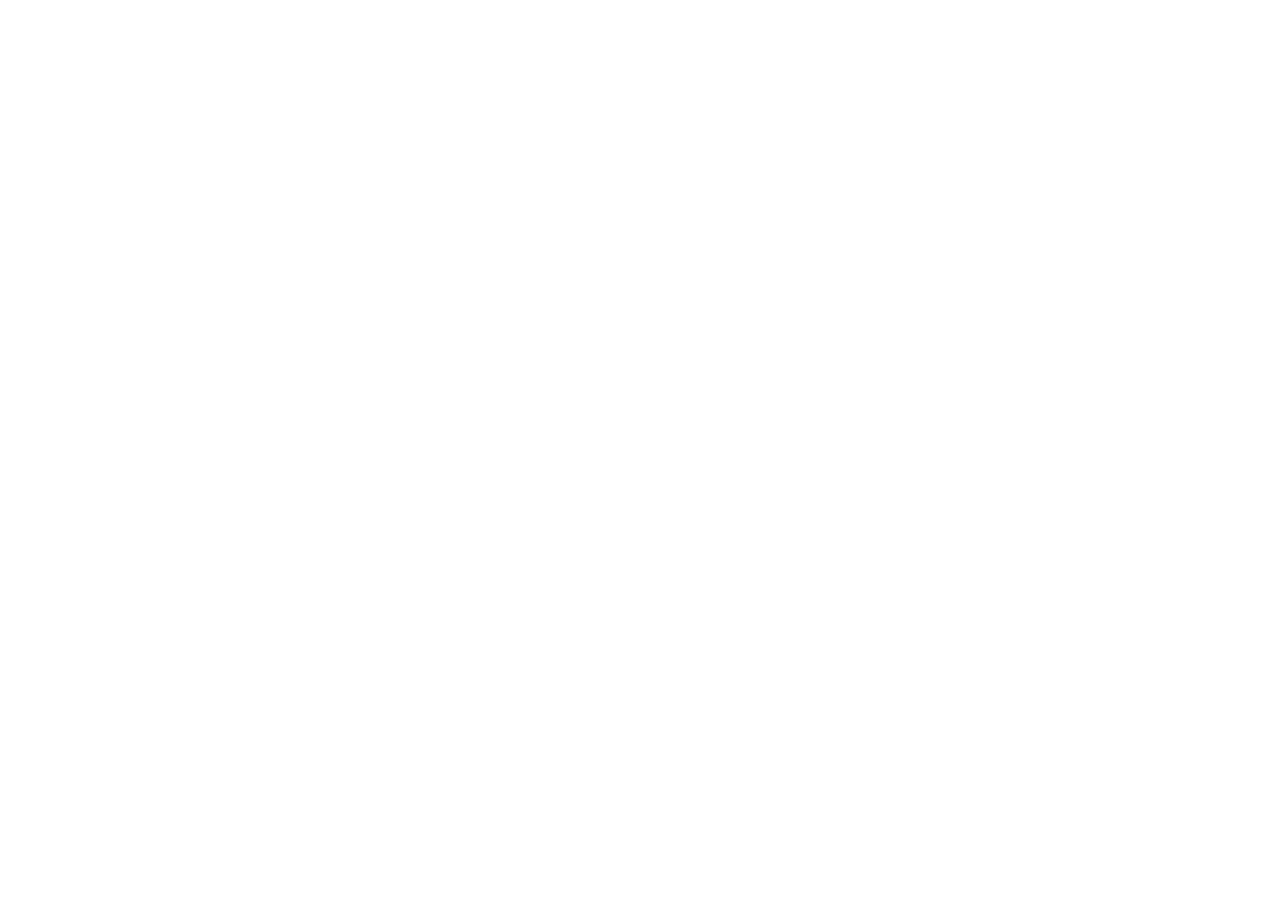
==== portfolio.html @ 26d8231f "Додаю вв .container width для різних пристроїв" ====
<!DOCTYPE html>
<html lang="ru">
  <head>
    <meta charset="UTF-8" />
    <meta http-equiv="X-UA-Compatible" content="IE=edge" />
    <meta name="viewport" content="width=device-width, initial-scale=1.0" />
    <title>Портфолио</title>

    <!--Fonts-->
    <link rel="preconnect" href="https://fonts.googleapis.com" />
    <link rel="preconnect" href="https://fonts.gstatic.com" crossorigin />
    <link
      href="https://fonts.googleapis.com/css2?family=Raleway:wght@700&family=Roboto:wght@400;500;700;900&display=swap"
      rel="stylesheet"
    />

    <!--Normalize-->
    <link
      rel="stylesheet"
      href="https://cdnjs.cloudflare.com/ajax/libs/modern-normalize/1.1.0/modern-normalize.min.css"
      integrity="sha512-wpPYUAdjBVSE4KJnH1VR1HeZfpl1ub8YT/NKx4PuQ5NmX2tKuGu6U/JRp5y+Y8XG2tV+wKQpNHVUX03MfMFn9Q=="
      crossorigin="anonymous"
      referrerpolicy="no-referrer"
    />

    <!--Styles-->
    <!-- <link rel="stylesheet" href="./css/styles.css" /> -->
    <link rel="stylesheet" href="./css/main.min.css">
  </head>

  <body>
    <!--Шапка сайта-->
    <!-- <header class="header">
      <div class="container header__container">
        <a class="site-logo" href="./index.html"
          ><span class="site-logo__web">Web</span>Studio</a
        >
        <nav>
          <ul class="site-nav list">
            <li class="site-nav__item">
              <a class="site-nav__link" href="./index.html">Студия</a>
            </li>
            <li class="site-nav__item">
              <a
                class="site-nav__link site-nav--portfolio current"
                href="./portfolio.html"
                >Портфолио</a
              >
            </li>
            <li class="site-nav__item">
              <a class="site-nav__link" href="">Контакты</a>
            </li>
          </ul>
        </nav>
        <ul class="auth-nav list">
          <li class="auth-nav__item--mail">
            <a class="auth-nav__link" href="mailto:info@devstudio.com">
              <svg class="auth-nav__icon" width="16" height="12">
                <use
                  href="./images/svg-icon/icons/sprite.svg#icon-envelope"
                ></use>
              </svg>
              info@devstudio.com
            </a>
          </li>
          <li class="auth-nav__item--tel">
            <a class="auth-nav__link" href="tel:+380961111111">
              <svg class="auth-nav__icon" width="10" height="32">
                <use
                  href="./images/svg-icon/icons/sprite.svg#icon-smartphone"
                ></use>
              </svg>
              +38 096 111 11 11</a
            >
          </li>
        </ul>
      </div>
    </header> -->

    <!-- <main>
      <section class="section">
        <div class="container">
          <h2 class="vissual-hidden">Кнопки навигации</h2>
          <ul class="list porfolio-navigation-list">
            <li class="portfolio-navigation-item">
              <button class="porfolio-navigation-buttom" type="button">
                Все
              </button>
            </li>
            <li class="portfolio-navigation-item">
              <button class="porfolio-navigation-buttom" type="button">
                Веб-сайты
              </button>
            </li>
            <li class="portfolio-navigation-item">
              <button class="porfolio-navigation-buttom" type="button">
                Приложения
              </button>
            </li>
            <li class="portfolio-navigation-item">
              <button class="porfolio-navigation-buttom" type="button">
                Дизайн
              </button>
            </li>
            <li class="portfolio-navigation-item">
              <button class="porfolio-navigation-buttom" type="button">
                Маркетинг
              </button>
            </li>
          </ul>

          <h2 class="vissual-hidden">Проекти</h2>
          <ul class="list portfolio-projects">
            <li class="portfolio-projects-list">
              <a class="portfolio-list-link" href="">
                <div class="img-container">
                  <img
                    class="portfolio-img"
                    src="./images/portfolio-images/Технокряк.jpg"
                    alt="Технокряк"
                    width="370"
                    height="294"
                  />
                  <p class="portfolio-text">
                    Ресурс предлагает комплексные предложения с разным уровнем
                    функционала и сервисов. Все это позволит посетителю получить
                    исчерпывающие сведения о компании или частном лице.
                  </p>
                </div>
                <div class="border-size">
                  <h3 class="project-name">Технокряк</h3>
                  <p class="project-class">Веб-сайт</p>
                </div>
              </a>
            </li>

            <li class="portfolio-projects-list">
              <a class="portfolio-list-link" href="">
                <div class="img-container">
                  <img
                    class="portfolio-img"
                    src="./images/portfolio-images/Постер.jpg"
                    alt="Постер New Orlean vs Golden Star"
                    width="370"
                    height="294"
                  />
                  <p class="portfolio-text">
                    Ресурс предлагает комплексные предложения с разным уровнем
                    функционала и сервисов. Все это позволит посетителю получить
                    исчерпывающие сведения о компании или частном лице.
                  </p>
                </div>
                <div class="border-size">
                  <h3 class="project-name">
                    Постер <span lang="en">New Orlean vs Golden Star</span>
                  </h3>
                  <p class="project-class">Дизайн</p>
                </div>
              </a>
            </li>

            <li class="portfolio-projects-list">
              <a class="portfolio-list-link" href="">
                <div class="img-container">
                  <img
                    class="portfolio-img"
                    src="./images/portfolio-images/Seafood.jpg"
                    alt="Ресторан Seafood"
                    width="370"
                    height="294"
                  />
                  <p class="portfolio-text">
                    Ресурс предлагает комплексные предложения с разным уровнем
                    функционала и сервисов. Все это позволит посетителю получить
                    исчерпывающие сведения о компании или частном лице.
                  </p>
                </div>
                <div class="border-size">
                  <h3 class="project-name">
                    Ресторан <span lang="en">Seafood</span>
                  </h3>
                  <p class="project-class">Приложение</p>
                </div>
              </a>
            </li>

            <li class="portfolio-projects-list">
              <a class="portfolio-list-link" href="">
                <div class="img-container">
                  <img
                    class="portfolio-img"
                    src="./images/portfolio-images/Prime.jpg"
                    alt="Проект Prime"
                    width="370"
                    height="294"
                  />
                  <p class="portfolio-text">
                    Ресурс предлагает комплексные предложения с разным уровнем
                    функционала и сервисов. Все это позволит посетителю получить
                    исчерпывающие сведения о компании или частном лице.
                  </p>
                </div>
                <div class="border-size">
                  <h3 class="project-name">
                    Проект <span lang="en">Prime</span>
                  </h3>
                  <p class="project-class">Маркетинг</p>
                </div>
              </a>
            </li>

            <li class="portfolio-projects-list">
              <a class="portfolio-list-link" href="">
                <div class="img-container">
                  <img
                    class="portfolio-img"
                    src="./images/portfolio-images/Boxes.jpg"
                    alt="Проект Boxes"
                    width="370"
                    height="294"
                  />
                  <p class="portfolio-text">
                    Ресурс предлагает комплексные предложения с разным уровнем
                    функционала и сервисов. Все это позволит посетителю получить
                    исчерпывающие сведения о компании или частном лице.
                  </p>
                </div>
                <div class="border-size">
                  <h3 class="project-name">
                    Проект <span lang="en">Boxes</span>
                  </h3>
                  <p class="project-class">Приложение</p>
                </div>
              </a>
            </li>

            <li class="portfolio-projects-list">
              <a class="portfolio-list-link" href="">
                <div class="img-container">
                  <img
                    class="portfolio-img"
                    src="./images/portfolio-images/Inspiration.jpg"
                    alt="Inspiration has no Borders"
                    width="370"
                    height="294"
                  />
                  <p class="portfolio-text">
                    Ресурс предлагает комплексные предложения с разным уровнем
                    функционала и сервисов. Все это позволит посетителю получить
                    исчерпывающие сведения о компании или частном лице.
                  </p>
                </div>
                <div class="border-size">
                  <h3 class="project-name" lang="en">
                    Inspiration has no Borders
                  </h3>
                  <p class="project-class">Веб-сайт</p>
                </div>
              </a>
            </li>

            <li class="portfolio-projects-list">
              <a class="portfolio-list-link" href="">
                <div class="img-container">
                  <img
                    class="portfolio-img"
                    src="./images/portfolio-images/Издание.jpg"
                    alt="Издание Limited Edition"
                    width="370"
                    height="294"
                  />
                  <p class="portfolio-text">
                    Ресурс предлагает комплексные предложения с разным уровнем
                    функционала и сервисов. Все это позволит посетителю получить
                    исчерпывающие сведения о компании или частном лице.
                  </p>
                </div>
                <div class="border-size">
                  <h3 class="project-name">
                    Издание <span lang="en">Limited Edition</span>
                  </h3>
                  <p class="project-class">Дизайн</p>
                </div>
              </a>
            </li>

            <li class="portfolio-projects-list">
              <a class="portfolio-list-link" href="">
                <div class="img-container">
                  <img
                    class="portfolio-img"
                    src="./images/portfolio-images/LAB.jpg"
                    alt="Проект LAB"
                    width="370"
                    height="294"
                  />
                  <p class="portfolio-text">
                    Ресурс предлагает комплексные предложения с разным уровнем
                    функционала и сервисов. Все это позволит посетителю получить
                    исчерпывающие сведения о компании или частном лице.
                  </p>
                </div>
                <div class="border-size">
                  <h3 class="project-name">
                    Проект <span lang="en">LAB</span>
                  </h3>
                  <p class="project-class">Маркетинг</p>
                </div>
              </a>
            </li>

            <li class="portfolio-projects-list">
              <a class="portfolio-list-link" href="">
                <div class="img-container">
                  <img
                    class="portfolio-img"
                    src="./images/portfolio-images/GrowingBusiness.jpg"
                    alt="Growing Business"
                    width="370"
                    height="294"
                  />
                  <p class="portfolio-text">
                    Ресурс предлагает комплексные предложения с разным уровнем
                    функционала и сервисов. Все это позволит посетителю получить
                    исчерпывающие сведения о компании или частном лице.
                  </p>
                </div>
                <div class="border-size">
                  <h3 class="project-name" lang="en">Growing Business</h3>
                  <p class="project-class">Приложение</p>
                </div>
              </a>
            </li>
          </ul>
        </div>
      </section>
    </main> -->

    <!--Footer-->
    <!-- <footer class="footer">
      <div class="container footer__container">
        <div class="footer__right">
          <a class="site-logo site-logo__footer" href="./index.html"
            ><span class="site-logo__web">Web</span><span class="site-logo__studio">Studio</span></a
          >
          <address class="address-section">
            <p class="address__text">г. Киев, пр-т Леси Украинки, 26</p>
            <ul class="address__list list">
              <li class="address__item--footer">
                <a class="address__link" href="mailto:info@example.com"
                  >info@example.com</a
                >
              </li>
              <li class="address__link--footer">
                <a class="address__link" href="tel:+380991111111"
                  >+38 099 111 11 11</a
                >
              </li>
            </ul>
          </address>
        </div>

        <div class="footer__left">
          <h3 class="join__head">Присоединяйтесь</h3>
          <ul class="list join__list">
            <li class="join__item link">
              <a
                class="join__link"
                href="http://"
                target="_blank"
                rel="noopener noreferrer"
                aria-label="instagram icon"
              >
                <svg class="join__icon" width="20" height="20">
                  <use
                    href="./images/svg-icon/icons/sprite.svg#icon-instagram"
                  ></use>
                </svg>
              </a>
            </li>
            <li class="join__item link">
              <a
                class="join__link"
                href="http://"
                target="_blank"
                rel="noopener noreferrer"
                aria-label="twitter icon"
              >
                <svg class="join__icon" width="20" height="20">
                  <use
                    href="./images/svg-icon/icons/sprite.svg#icon-twitter"
                  ></use>
                </svg>
              </a>
            </li>
            <li class="join__item link">
              <a
                class="join__link"
                href="http://"
                target="_blank"
                rel="noopener noreferrer"
                aria-label="facebook icon"
              >
                <svg class="join__icon" width="20" height="20">
                  <use
                    href="./images/svg-icon/icons/sprite.svg#icon-facebook"
                  ></use>
                </svg>
              </a>
            </li>
            <li class="join__item link">
              <a
                class="join__link"
                href="http://"
                target="_blank"
                rel="noopener noreferrer"
                aria-label="linkedinn icon"
              >
                <svg class="join__icon" width="20" height="20">
                  <use
                    href="./images/svg-icon/icons/sprite.svg#icon-linkedin"
                  ></use>
                </svg>
              </a>
            </li>
          </ul>
        </div>

        <div class="contact-form">
          <p class="contact-form__name">Подпишитесь на рассылку</p>
          <form class="contact-form__form" name="footer-contact-form">
            <label class="contact-form__group">
              <input
                class="contact-form__input"
                type="email"
                id="footer-user-name"
                name="footer-user-name"
                placeholder="E-mail"
              />
            </label>
            <button class="contact-form__buttom" type="submit">
              Подписаться
              <svg class="contact-form__icon" width="24" height="24">
                <use
                  href=".//images/svg-icon/form-icon/form-sprite.svg#icon-iconsend"
                ></use>
              </svg>
            </button>
          </form>
        </div>
        
      </div>
    </footer> -->
  </body>
</html>
---- css/styles.css ----
/*#region HEADER*/


/*#endregion*/

/*#region SECTION HERO*/

/*#endregion*/

/*#region SECTION PECULIARITIES*/

/*#endregion*/

/*#region SECTION WHAT ARE WE DOING*/


/*#endregion*/

/*#region SECTION OUR TEAM*/



/*#endregion*/

/*#region SECTION PORTFOLIO*/



/*#endregion*/

/*#region REGULAR CUSTOMERS*/

/*#endregion*/

/*#region FOOTER*/


/*#endregion*/
---- css/main.min.css ----
:root{--main-font: "Roboto", sans-serif;--secondary-font: "Raleway", sans-serif;--accent-color: #2196f3;--duration: 250ms;--timing-function: cubic-bezier(0.4, 0, 0.2, 1)}.vissual-hidden{position:absolute;white-space:nowrap;width:1px;height:1px;overflow:hidden;border:0;padding:0;margin:-1px;clip:rect(0 0 0 0);-webkit-clip-path:inset(50%);clip-path:inset(50%)}body{background:#ffffff;font-family:var(--main-font);color:#212121}.section{padding-top:94px;padding-bottom:94px}img{display:block;max-width:100%;height:auto}.list{list-style:none;margin:0;padding:0}h1,h2,h3,p{margin:0}ul,ol{margin:0;padding:0}img{display:block;max-width:100%;height:auto}.container{padding-left:15px;padding-right:15px}@media screen and (min-width: 480px){.container{width:480px;margin-left:auto;margin-right:auto}}@media screen and (min-width: 768px){.container{width:768px}}@media screen and (min-width: 1200px){.container{width:1200px}}.buttom-order{font-weight:700;font-size:16px;line-height:1.87;letter-spacing:0.06em;color:#ffffff;background:#2196f3;-webkit-box-shadow:0px 4px 4px rgba(0,0,0,0.15);box-shadow:0px 4px 4px rgba(0,0,0,0.15);border-radius:4px;cursor:pointer;padding:10px 32px;margin-right:auto;margin-left:auto;margin-top:30px;min-width:200px;min-height:50px;max-width:220px;border:none}.buttom-order:hover,.buttom-order:focus{background-color:#188ce8;-webkit-transition:-webkit-transform var(--duration) var(--timing-function);transition:-webkit-transform var(--duration) var(--timing-function);transition:transform var(--duration) var(--timing-function);transition:transform var(--duration) var(--timing-function), -webkit-transform var(--duration) var(--timing-function)}.socials__list{display:-webkit-box;display:-ms-flexbox;display:flex;-webkit-box-pack:center;-ms-flex-pack:center;justify-content:center;-webkit-box-align:center;-ms-flex-align:center;align-items:center}.social__link{width:44px;height:44px;background-color:#ffffff;border-radius:50%;display:-webkit-box;display:-ms-flexbox;display:flex;-webkit-box-align:center;-ms-flex-align:center;align-items:center;-webkit-box-pack:center;-ms-flex-pack:center;justify-content:center;-webkit-transition:background-color var(--duration) var(--timing-function);transition:background-color var(--duration) var(--timing-function)}.social__link:hover,.social__link:focus{background-color:#2196f3;-webkit-transition:background-color var(--duration) var(--timing-function);transition:background-color var(--duration) var(--timing-function)}.social__link:hover .socials__icon,.social__link:focus .socials__icon{fill:#ffffff;-webkit-transition:fill var(--duration) var(--timing-function);transition:fill var(--duration) var(--timing-function)}.socials__item{margin-right:10px}.socials__item:last-child{margin-right:0}.socials__icon{fill:#afb1b8}.backdrop{position:fixed;background-color:rgba(0,0,0,0.2);width:100%;height:100%;top:0;left:0;-webkit-transition:opacity var(--duration) var(--timing-function),visibility var(--duration) var(--timing-function);transition:opacity var(--duration) var(--timing-function),visibility var(--duration) var(--timing-function);z-index:3}.backdrop.is-hidden{opacity:0;pointer-events:none;visibility:hidden}.modal-wrapper{position:absolute;background-color:#ffffff;width:528px;height:581px;padding:40px;border-radius:4px;-webkit-transform:translate(-50%, -50%);transform:translate(-50%, -50%);-webkit-box-shadow:0px 1px 3px rgba(0,0,0,0.12),0px 1px 1px rgba(0,0,0,0.14),0px 2px 1px rgba(0,0,0,0.2);box-shadow:0px 1px 3px rgba(0,0,0,0.12),0px 1px 1px rgba(0,0,0,0.14),0px 2px 1px rgba(0,0,0,0.2);left:50%;top:50%;-webkit-transform:translate(-50%, -50%) scale(1);transform:translate(-50%, -50%) scale(1);-webkit-transition:-webkit-transform var(--duration) var(--timing-function);transition:-webkit-transform var(--duration) var(--timing-function);transition:transform var(--duration) var(--timing-function);transition:transform var(--duration) var(--timing-function), -webkit-transform var(--duration) var(--timing-function)}.modal-btn{position:absolute;top:8px;right:8px;cursor:pointer;border:1px solid rgba(0,0,0,0.1);border-radius:50%;background:#ffffff;width:30px;height:30px;display:-webkit-box;display:-ms-flexbox;display:flex;-webkit-box-align:center;-ms-flex-align:center;align-items:center;-webkit-box-pack:center;-ms-flex-pack:center;justify-content:center;padding:0}.modal-btn:hover .modal-btn-focus,.modal-btn:focus .modal-btn-focus{fill:#2196f3}.modal-form{text-align:left;margin-top:0em}.form-head{font-weight:700;font-size:20px;line-height:1.15;text-align:center;letter-spacing:0.03em;color:#212121;margin-bottom:12px;display:block}.form-modal-group{display:block;margin-bottom:10px;position:relative}.form-modal-group:hover .form-modal-icon,.form-modal-group:focus .form-modal-icon{cursor:pointer;fill:#2196f3;-webkit-transition:fill var(--duration) var(--timing-function);transition:fill var(--duration) var(--timing-function)}.form-modal-group:focus-within .form-modal-icon{fill:var(--accent-color)}.form-modal-group:hover .form-message,.form-modal-group:focus .form-message{border:1px solid #2196f3;-webkit-transition:border-color var(--duration) var(--timing-function);transition:border-color var(--duration) var(--timing-function)}.form-modal-group:hover .form-message::-webkit-input-placeholder,.form-modal-group:focus .form-message::-webkit-input-placeholder{font-weight:400;font-size:14px;line-height:1.14;letter-spacing:0.01em;color:rgba(117,117,117,0.5);-webkit-transition:var(--duration) var(--timing-function);transition:var(--duration) var(--timing-function)}.form-modal-group:hover .form-message:-ms-input-placeholder,.form-modal-group:focus .form-message:-ms-input-placeholder{font-weight:400;font-size:14px;line-height:1.14;letter-spacing:0.01em;color:rgba(117,117,117,0.5);-webkit-transition:var(--duration) var(--timing-function);transition:var(--duration) var(--timing-function)}.form-modal-group:hover .form-message::-ms-input-placeholder,.form-modal-group:focus .form-message::-ms-input-placeholder{font-weight:400;font-size:14px;line-height:1.14;letter-spacing:0.01em;color:rgba(117,117,117,0.5);-webkit-transition:var(--duration) var(--timing-function);transition:var(--duration) var(--timing-function)}.form-modal-group:hover .form-message::placeholder,.form-modal-group:focus .form-message::placeholder{font-weight:400;font-size:14px;line-height:1.14;letter-spacing:0.01em;color:rgba(117,117,117,0.5);-webkit-transition:var(--duration) var(--timing-function);transition:var(--duration) var(--timing-function)}.form-modal-group:focus .form-modal-icon{color:var(--accent-color)}.form-modal-group-coment{margin-bottom:20px}.form-policy-group{display:block;margin-bottom:30px}.form-modal-icon{position:absolute;bottom:14px;left:10px;fill:#212121;-webkit-transition:fill var(--duration) var(--timing-function);transition:fill var(--duration) var(--timing-function)}.form-modal-label{font-weight:400;font-size:12px;line-height:1.17;letter-spacing:0.01em;color:#757575;display:block;margin-bottom:4px}.form-modal-input{width:100%;padding:11px 11px 11px 36px;cursor:pointer;border:1px solid rgba(33,33,33,0.2);border-radius:4px;outline:transparent}.form-modal-input:hover,.form-modal-input:focus{border:1px solid #2196f3;-webkit-transition:border-color var(--duration) var(--timing-function);transition:border-color var(--duration) var(--timing-function)}.form-modal-input:focus ~ .warning{opacity:1}.form-modal-input:focus+.form-modal-icon{fill:var(--accent-color)}.form-modal-input:focus{border:1px solid #2196f3;fill:var(--accent-color)}.form-modal-input:not(:placeholder-shown) ~ .warning{opacity:0}.form-modal-input:invalid ~ .error{opacity:1}.warning,.error{position:absolute;bottom:-14px;left:10px;width:90%;display:-webkit-box;display:-ms-flexbox;display:flex;-webkit-box-align:center;-ms-flex-align:center;align-items:center;-webkit-box-pack:justify;-ms-flex-pack:justify;justify-content:space-between;font-size:10px;-webkit-transition:var(--duration) var(--timing-function);transition:var(--duration) var(--timing-function)}.warning-icon,.error-icon{display:-webkit-inline-box;display:-ms-inline-flexbox;display:inline-flex;fill:currentColor}.error{color:#e22f37;opacity:0}.warning{color:#ffc039;opacity:0}.form-message{resize:none;width:100%;border-radius:4px;outline:transparent;cursor:pointer;padding:12px 16px;border:1px solid rgba(33,33,33,0.2)}.form-message::-webkit-input-placeholder{font-weight:400;font-size:12px;line-height:1.17;letter-spacing:0.01em;color:rgba(117,117,117,0.5);-webkit-transition:var(--duration) var(--timing-function);transition:var(--duration) var(--timing-function)}.form-message:-ms-input-placeholder{font-weight:400;font-size:12px;line-height:1.17;letter-spacing:0.01em;color:rgba(117,117,117,0.5);-webkit-transition:var(--duration) var(--timing-function);transition:var(--duration) var(--timing-function)}.form-message::-ms-input-placeholder{font-weight:400;font-size:12px;line-height:1.17;letter-spacing:0.01em;color:rgba(117,117,117,0.5);-webkit-transition:var(--duration) var(--timing-function);transition:var(--duration) var(--timing-function)}.form-message::placeholder{font-weight:400;font-size:12px;line-height:1.17;letter-spacing:0.01em;color:rgba(117,117,117,0.5);-webkit-transition:var(--duration) var(--timing-function);transition:var(--duration) var(--timing-function)}.form-message:focus{border:1px solid #2196f3}.form-policy-group{display:-webkit-box;display:-ms-flexbox;display:flex;-webkit-box-align:center;-ms-flex-align:center;align-items:center;-webkit-box-pack:center;-ms-flex-pack:center;justify-content:center}.custom-checkbox{width:16px;height:15px;display:-webkit-box;display:-ms-flexbox;display:flex;-webkit-box-align:center;-ms-flex-align:center;align-items:center;-webkit-box-pack:center;-ms-flex-pack:center;justify-content:center;outline:2px solid #212121;border-radius:1px;margin-right:7px;-webkit-transition:background-color var(--duration) var(--timing-function);transition:background-color var(--duration) var(--timing-function)}.custom-checkbox-icon{opacity:0;fill:#ffffff;-webkit-transition:opacity var(--duration) var(--timing-function);transition:opacity var(--duration) var(--timing-function)}.checkbox:checked+.custom-checkbox{background-color:var(--accent-color)}.checkbox:checked+.custom-checkbox{outline:2px solid #2196f3}.checkbox:hover+.custom-checkbox,.checkbox:focus+.custom-checkbox{outline:2px solid #2196f3}.checkbox:checked+.custom-checkbox .custom-checkbox-icon{opacity:1}.checkbox:hover+.custom-checkbox .custom-checkbox-icon,.checkbox:focus+.custom-checkbox .custom-checkbox-icon{opacity:1}.form-policy-desc{font-weight:400;font-size:14px;line-height:1.71;letter-spacing:0.03em;color:#757575}.form-policy-link{color:#2196f3}.submit-btn{margin-top:0;margin-bottom:40px;display:-webkit-box;display:-ms-flexbox;display:flex;-ms-flex-line-pack:center;align-content:center;-webkit-box-pack:center;-ms-flex-pack:center;justify-content:center}.contact-form{width:570px}.contact-form__group{margin-right:12px}.contact-form__name{font-weight:700;font-size:14px;line-height:16px;letter-spacing:0.03em;text-transform:uppercase;color:#ffffff;margin-bottom:20px}.contact-form__form{display:-webkit-box;display:-ms-flexbox;display:flex;text-align:center}.contact-form__input{background-color:transparent;width:358px;cursor:pointer;border:1px solid rgba(255,255,255,0.3);-webkit-filter:drop-shadow(0px 4px 4px rgba(0,0,0,0.15));filter:drop-shadow(0px 4px 4px rgba(0,0,0,0.15));border-radius:4px;padding-left:16px;padding-top:15px;padding-bottom:15px;outline:none;font-weight:400;font-size:16px;line-height:20px;display:-webkit-box;display:-ms-flexbox;display:flex;-webkit-box-align:center;-ms-flex-align:center;align-items:center;letter-spacing:0.03em;color:#fff}.contact-form__input::-webkit-input-placeholder{font-weight:400;font-size:16px;line-height:20px;display:-webkit-box;display:flex;-webkit-box-align:center;align-items:center;letter-spacing:0.03em;color:rgba(255,255,255,0.6)}.contact-form__input:-ms-input-placeholder{font-weight:400;font-size:16px;line-height:20px;display:-ms-flexbox;display:flex;-ms-flex-align:center;align-items:center;letter-spacing:0.03em;color:rgba(255,255,255,0.6)}.contact-form__input::-ms-input-placeholder{font-weight:400;font-size:16px;line-height:20px;display:-ms-flexbox;display:flex;-ms-flex-align:center;align-items:center;letter-spacing:0.03em;color:rgba(255,255,255,0.6)}.contact-form__input::placeholder{font-weight:400;font-size:16px;line-height:20px;display:-webkit-box;display:-ms-flexbox;display:flex;-webkit-box-align:center;-ms-flex-align:center;align-items:center;letter-spacing:0.03em;color:rgba(255,255,255,0.6)}.contact-form__buttom{font-weight:700;font-size:16px;line-height:1.87;display:-webkit-box;display:-ms-flexbox;display:flex;-webkit-box-align:center;-ms-flex-align:center;align-items:center;text-align:center;letter-spacing:0.06em;border:none;color:#ffffff;background:#2196f3;-webkit-box-shadow:0px 4px 4px rgba(0,0,0,0.15);box-shadow:0px 4px 4px rgba(0,0,0,0.15);border-radius:4px;cursor:pointer;padding:10px 28px;min-height:50px;max-width:220px;min-width:200px}.contact-form__icon{fill:#ffff;right:18px;margin-left:10px}.porfolio-navigation-list{display:-webkit-box;display:-ms-flexbox;display:flex;-webkit-box-align:center;-ms-flex-align:center;align-items:center;-webkit-box-pack:center;-ms-flex-pack:center;justify-content:center;margin-bottom:34px}.portfolio-navigation-item{margin-right:8px}.portfolio-navigation-item:last-child{margin-right:0}.porfolio-navigation-buttom{font-family:var(--main-font);font-weight:500;font-size:16px;line-height:1.63;text-align:center;letter-spacing:0.03em;cursor:pointer;background:#f5f4fa;border-radius:4px;padding:6px 22px;border:none;-webkit-transition:color var(--duration) var(--timing-function),background-color var(--duration) var(--timing-function),-webkit-box-shadow var(--duration) var(--timing-function);transition:color var(--duration) var(--timing-function),background-color var(--duration) var(--timing-function),-webkit-box-shadow var(--duration) var(--timing-function);transition:color var(--duration) var(--timing-function),box-shadow var(--duration) var(--timing-function),background-color var(--duration) var(--timing-function);transition:color var(--duration) var(--timing-function),box-shadow var(--duration) var(--timing-function),background-color var(--duration) var(--timing-function),-webkit-box-shadow var(--duration) var(--timing-function)}.porfolio-navigation-buttom:hover,.porfolio-navigation-buttom:focus{color:#ffffff;background:#2196f3;-webkit-box-shadow:0px 3px 1px rgba(0,0,0,0.1),0px 1px 2px rgba(0,0,0,0.08),0px 2px 2px rgba(0,0,0,0.12);box-shadow:0px 3px 1px rgba(0,0,0,0.1),0px 1px 2px rgba(0,0,0,0.08),0px 2px 2px rgba(0,0,0,0.12);-webkit-transition:color var(--duration) var(--timing-function),background-color var(--duration) var(--timing-function),-webkit-box-shadow var(--duration) var(--timing-function);transition:color var(--duration) var(--timing-function),background-color var(--duration) var(--timing-function),-webkit-box-shadow var(--duration) var(--timing-function);transition:color var(--duration) var(--timing-function),box-shadow var(--duration) var(--timing-function),background-color var(--duration) var(--timing-function);transition:color var(--duration) var(--timing-function),box-shadow var(--duration) var(--timing-function),background-color var(--duration) var(--timing-function),-webkit-box-shadow var(--duration) var(--timing-function)}.site-nav{display:none}.auth-nav{display:none}.header__container{display:-webkit-box;display:-ms-flexbox;display:flex;-webkit-box-pack:justify;-ms-flex-pack:justify;justify-content:space-between;-webkit-box-align:center;-ms-flex-align:center;align-items:center}.hero{background:#2f303a;padding-top:200px;padding-bottom:200px;text-align:center}.hero-overlay{height:600px;max-width:1600px;background-repeat:no-repeat;background-position:center;margin-left:auto;margin-right:auto;background-image:-webkit-gradient(linear, left top, right top, from(rgba(47,48,58,0.4)), to(rgba(47,48,58,0.4))),url(../images/hero-head.jpg);background-image:linear-gradient(to right, rgba(47,48,58,0.4), rgba(47,48,58,0.4)),url(../images/hero-head.jpg)}.hero-head{font-weight:900;font-size:44px;line-height:1.36;letter-spacing:0.06em;text-transform:uppercase;color:#ffffff;width:696px;margin-left:auto;margin-right:auto}.peculiarities-section{padding-bottom:0}.peculiarities-list{display:-webkit-box;display:-ms-flexbox;display:flex;-webkit-box-align:center;-ms-flex-align:center;align-items:center}.peculiarties-list-box{margin-right:30px;width:270px}.peculiarties-list-box:last-child{margin-right:0}.peculiarties-list-box::before{display:block;content:'';height:120px;margin-bottom:30px;background-repeat:no-repeat;background-position:center;background-color:#f5f4fa}.icon-antenna::before{background-image:url(../images/svg-icon/antenna.svg)}.icon-clock::before{background-image:url(../images/svg-icon/clock.svg)}.icon-diagram::before{background-image:url(../images/svg-icon/diagram.svg)}.icon-astronaut::before{background-image:url(../images/svg-icon/astronaut.svg)}.peculiarities-title{font-weight:700;font-size:14px;line-height:1.14;letter-spacing:0.03em;text-transform:uppercase;margin-bottom:10px}.peculiarities-text{font-weight:400;font-size:14px;line-height:1.71;letter-spacing:0.03em;color:#757575}.our-team__head{font-weight:700;font-size:36px;line-height:1.17;text-align:center;letter-spacing:0.03em;margin-bottom:50px}.section-what-we-do{display:-webkit-box;display:-ms-flexbox;display:flex;-webkit-box-align:center;-ms-flex-align:center;align-items:center}.section-what-we-do-list{margin-right:30px;position:relative}.section-what-we-do-list:last-child{margin-right:0}.section-what-we-do-list::after{position:absolute;bottom:0;left:0;content:'';display:block;width:100%;height:70px;background-color:rgba(47,48,58,0.8)}.list-description{font-weight:700;font-size:14px;line-height:1.14;text-align:center;letter-spacing:0.03em;text-transform:uppercase;position:absolute;bottom:27px;left:82px;color:#ffffff;z-index:1}.our-team{background:#f5f4fa}.our-team__list{display:-webkit-box;display:-ms-flexbox;display:flex;-webkit-box-align:center;-ms-flex-align:center;align-items:center}.our-team__surnames{margin-right:30px}.our-team__surnames:last-child{margin-right:0}.our-team__box{padding-top:30px;padding-bottom:30px}.our-team__full-name{font-weight:500;font-size:16px;line-height:1.19;text-align:center;letter-spacing:0.03em;margin-bottom:10px}.our-team__position{font-weight:400;font-size:16px;line-height:1.19;text-align:center;letter-spacing:0.03em;color:#757575;margin-bottom:16px}.our-team__surnames{width:270px;-webkit-box-shadow:0px 1px 3px rgba(0,0,0,0.12),0px 1px 1px rgba(0,0,0,0.14),0px 2px 1px rgba(0,0,0,0.2);box-shadow:0px 1px 3px rgba(0,0,0,0.12),0px 1px 1px rgba(0,0,0,0.14),0px 2px 1px rgba(0,0,0,0.2);border-radius:0px 0px 4px 4px;background:#ffffff}.regular-customers-head{font-weight:700;font-size:36px;line-height:1.17;text-align:center;letter-spacing:0.03em;margin-bottom:50px}.regular-customers-list{display:-webkit-box;display:-ms-flexbox;display:flex;-webkit-box-pack:center;-ms-flex-pack:center;justify-content:center;-webkit-box-align:center;-ms-flex-align:center;align-items:center}.regular-customers-link{width:170px;height:92px;background-color:#ffffff;display:-webkit-box;display:-ms-flexbox;display:flex;-webkit-box-align:center;-ms-flex-align:center;align-items:center;-webkit-box-pack:center;-ms-flex-pack:center;justify-content:center;border:1px solid #afb1b8;border-radius:1px;-webkit-transition:border-color var(--duration) var(--timing-function),fill var(--duration) var(--timing-function);transition:border-color var(--duration) var(--timing-function),fill var(--duration) var(--timing-function)}.regular-customers-link:hover,.regular-customers-link:focus{border:1px solid #2196f3;-webkit-transition:border-color var(--duration) var(--timing-function),fill var(--duration) var(--timing-function);transition:border-color var(--duration) var(--timing-function),fill var(--duration) var(--timing-function)}.regular-customers-link:hover .regular-customers-icon,.regular-customers-link:focus .regular-customers-icon{fill:#2196f3;-webkit-transition:fill var(--duration) var(--timing-function);transition:fill var(--duration) var(--timing-function)}.regular-customers-item{margin-right:30px}.regular-customers-item:last-child{margin-right:0}.regular-customers-icon{fill:#afb1b8;-webkit-transition:fill var(--duration) var(--timing-function);transition:fill var(--duration) var(--timing-function)}.portfolio-projects{display:-webkit-box;display:-ms-flexbox;display:flex;-ms-flex-wrap:wrap;flex-wrap:wrap}.portfolio-projects-list{margin-right:30px;margin-bottom:30px}.portfolio-projects-list:nth-child(3n){margin-right:0}.portfolio-projects-list:nth-child(n+7){margin-bottom:0}.portfolio-list-link{text-decoration:none;-webkit-transition:-webkit-box-shadow var(--duration) var(--timing-function);transition:-webkit-box-shadow var(--duration) var(--timing-function);transition:box-shadow var(--duration) var(--timing-function);transition:box-shadow var(--duration) var(--timing-function), -webkit-box-shadow var(--duration) var(--timing-function)}.portfolio-list-link:hover,.portfolio-list-link:focus{display:block;background:#ffffff;-webkit-box-shadow:0px 1px 1px rgba(0,0,0,0.12),0px 4px 4px rgba(0,0,0,0.06),1px 4px 6px rgba(0,0,0,0.16);box-shadow:0px 1px 1px rgba(0,0,0,0.12),0px 4px 4px rgba(0,0,0,0.06),1px 4px 6px rgba(0,0,0,0.16);-webkit-transition:-webkit-box-shadow var(--duration) var(--timing-function);transition:-webkit-box-shadow var(--duration) var(--timing-function);transition:box-shadow var(--duration) var(--timing-function);transition:box-shadow var(--duration) var(--timing-function), -webkit-box-shadow var(--duration) var(--timing-function)}.portfolio-list-link:hover .portfolio-text,.portfolio-list-link:focus .portfolio-text{-webkit-transform:translateY(0);transform:translateY(0);-webkit-transition:-webkit-transform var(--duration) var(--timing-function);transition:-webkit-transform var(--duration) var(--timing-function);transition:transform var(--duration) var(--timing-function);transition:transform var(--duration) var(--timing-function), -webkit-transform var(--duration) var(--timing-function)}.img-container{position:relative;overflow:hidden}.portfolio-img{display:block;height:auto;max-width:100%}.portfolio-text{position:absolute;top:0;left:0;width:100%;height:100%;color:#ffffff;background-color:rgba(33,150,243,0.9);padding:63px 24px;font-weight:400;font-size:18px;line-height:1.56;letter-spacing:0.03em;-webkit-transform:translateY(101%);transform:translateY(101%);-webkit-transition:-webkit-transform var(--duration) var(--timing-function);transition:-webkit-transform var(--duration) var(--timing-function);transition:transform var(--duration) var(--timing-function);transition:transform var(--duration) var(--timing-function), -webkit-transform var(--duration) var(--timing-function)}.border-size{border-bottom-width:1px;border-bottom-style:solid;border-bottom-color:#eeeeee;border-right-width:1px;border-right-style:solid;border-right-color:#eeeeee;border-left-width:1px;border-left-style:solid;border-left-color:#eeeeee;padding:20px 24px}.project-name{font-weight:700;font-size:18px;line-height:2;letter-spacing:0.06em;color:#212121;text-decoration:none;margin-bottom:4px}.project-class{font-family:var(--main-font);font-style:normal;font-weight:400;font-size:16px;line-height:1.87;letter-spacing:0.03em;color:#757575}
/*# sourceMappingURL=main.min.css.map */
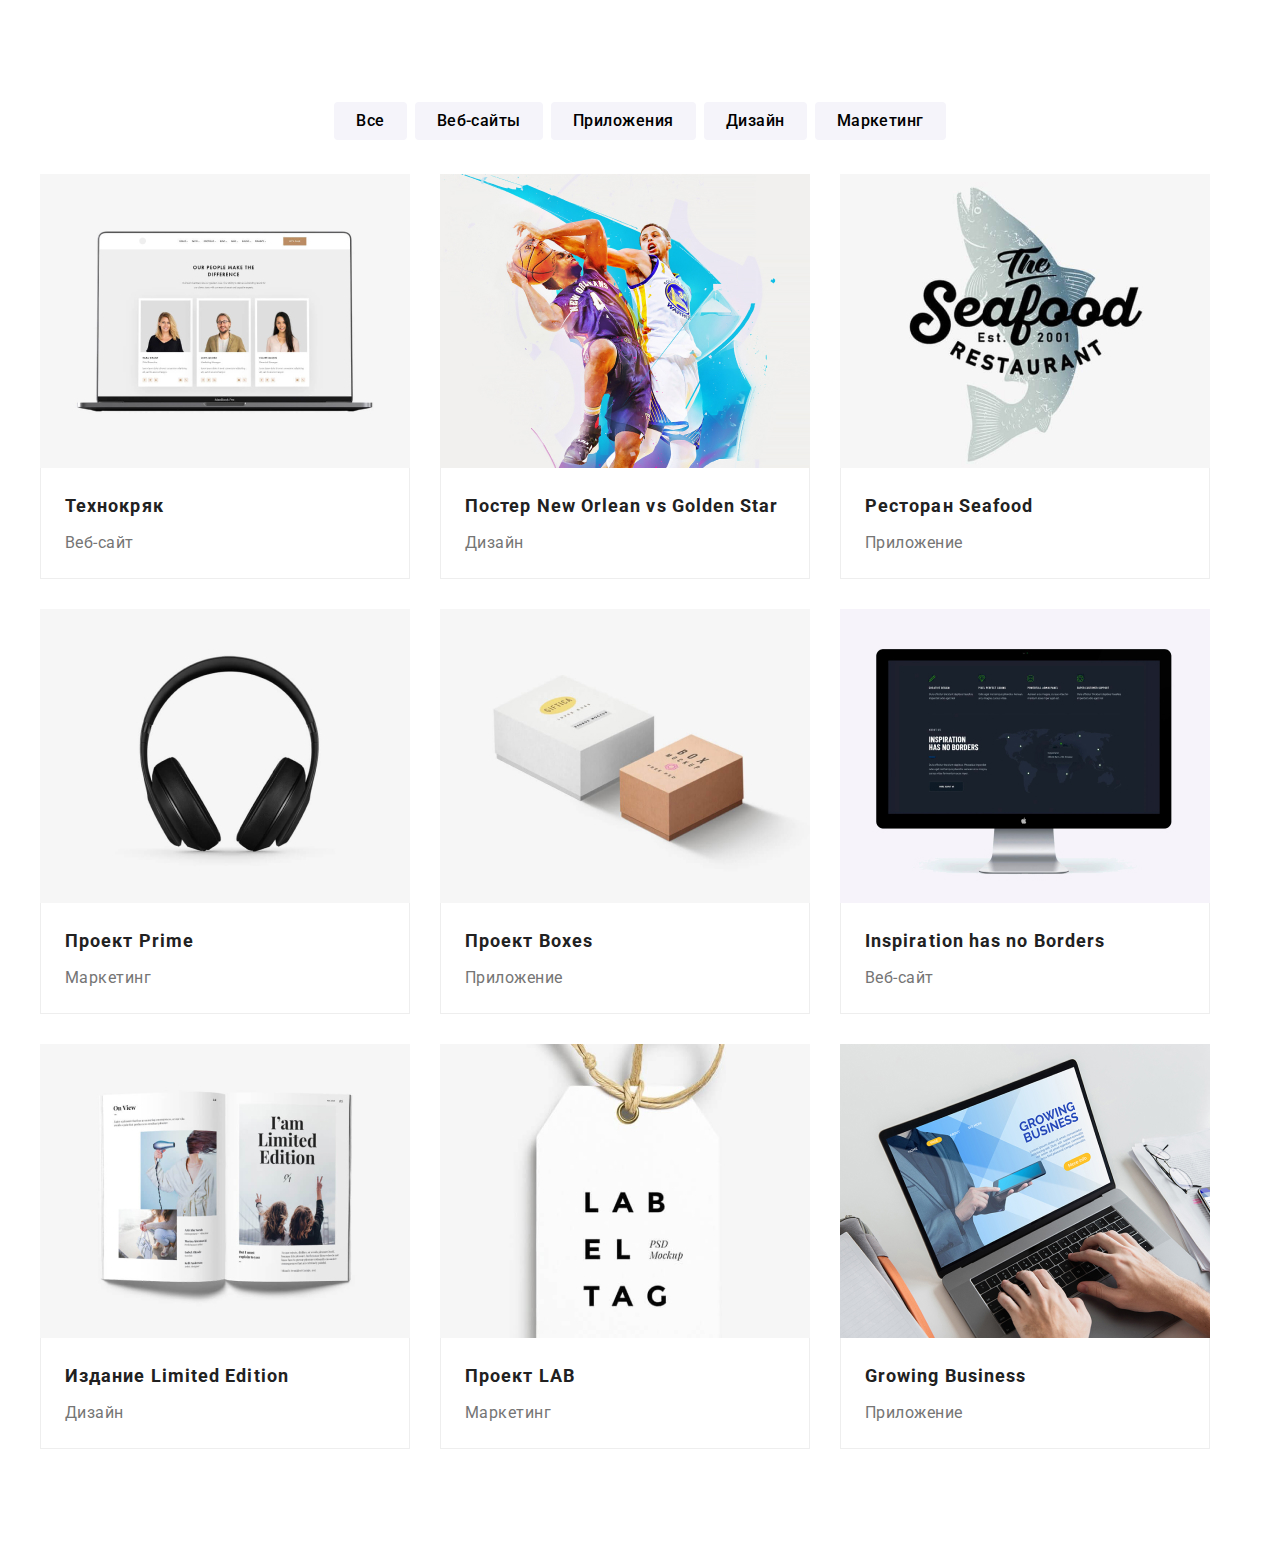
==== commit 9612cc77: "Додаю в портфоліо srcset та адаптовані фото" ====
--- a/portfolio.html
+++ b/portfolio.html
@@ -77,7 +77,7 @@
       </div>
     </header> -->
 
-    <!-- <main>
+    <main>
       <section class="section">
         <div class="container">
           <h2 class="vissual-hidden">Кнопки навигации</h2>
@@ -112,15 +112,29 @@
           <h2 class="vissual-hidden">Проекти</h2>
           <ul class="list portfolio-projects">
             <li class="portfolio-projects-list">
-              <a class="portfolio-list-link" href="">
-                <div class="img-container">
-                  <img
-                    class="portfolio-img"
-                    src="./images/portfolio-images/Технокряк.jpg"
+              <a class="portfolio-list-link" href="#">
+                <div class="img-container">
+                  <picture>
+                    <source 
+                    srcset="./images/portfolio-images/Технокряк-deck.jpg 1x, ./images/portfolio-images/Технокряк@2x-deck.jpg 2x" 
+                    media="(min-width: 1200px)"
+                    />
+                    <source 
+                    srcset="./images/portfolio-images/Технокряк-tablet.jpg 1x, ./images/portfolio-images/Технокряк@2x-tablet.jpg 2x" 
+                    media="(min-width: 768px)"
+                    />
+                    <source 
+                    srcset="./images/portfolio-images/Технокряк-mobile.jpg, ./images/portfolio-images/Технокряк@2x-mobile.jpg 2x" 
+                    media="(max-width: 767px)"
+                    />
+                  <img
+                    class="portfolio-img"
+                    src="./images/portfolio-images/Технокряк-deck.jpg"
                     alt="Технокряк"
                     width="370"
                     height="294"
                   />
+                </picture>
                   <p class="portfolio-text">
                     Ресурс предлагает комплексные предложения с разным уровнем
                     функционала и сервисов. Все это позволит посетителю получить
@@ -135,15 +149,29 @@
             </li>
 
             <li class="portfolio-projects-list">
-              <a class="portfolio-list-link" href="">
-                <div class="img-container">
-                  <img
-                    class="portfolio-img"
-                    src="./images/portfolio-images/Постер.jpg"
+              <a class="portfolio-list-link" href="#">
+                <div class="img-container">
+                  <picture>
+                    <source 
+                    srcset="./images/portfolio-images/Постер-deck.jpg 1x, ./images/portfolio-images/Постер@2x-deck.jpg 2x" 
+                    media="(min-width: 1200px)"
+                    />
+                    <source 
+                    srcset="./images/portfolio-images/Постер-tablet.jpg 1x, ./images/portfolio-images/Постер@2x-tablet.jpg 2x" 
+                    media="(min-width: 768px)"
+                    />
+                    <source 
+                    srcset="./images/portfolio-images/Постер-mobile.jpg, ./images/portfolio-images/Постер@2x-mobile.jpg 2x" 
+                    media="(max-width: 767px)"
+                    />
+                  <img
+                    class="portfolio-img"
+                    src="./images/portfolio-images/Постер-deck.jpg"
                     alt="Постер New Orlean vs Golden Star"
                     width="370"
                     height="294"
                   />
+                </picture>
                   <p class="portfolio-text">
                     Ресурс предлагает комплексные предложения с разным уровнем
                     функционала и сервисов. Все это позволит посетителю получить
@@ -160,15 +188,29 @@
             </li>
 
             <li class="portfolio-projects-list">
-              <a class="portfolio-list-link" href="">
-                <div class="img-container">
-                  <img
-                    class="portfolio-img"
-                    src="./images/portfolio-images/Seafood.jpg"
+              <a class="portfolio-list-link" href="#">
+                <div class="img-container">
+                  <picture>
+                    <source 
+                    srcset="./images/portfolio-images/Seafood-deck.jpg 1x, ./images/portfolio-images/Seafood@2x-deck.jpg 2x" 
+                    media="(min-width: 1200px)"
+                    />
+                    <source 
+                    srcset="./images/portfolio-images/Seafood-tablet.jpg 1x, ./images/portfolio-images/Seafood@2x-tablet.jpg 2x" 
+                    media="(min-width: 768px)"
+                    />
+                    <source 
+                    srcset="./images/portfolio-images/Seafood-mobile.jpg, ./images/portfolio-images/Seafood@2x-mobile.jpg 2x" 
+                    media="(max-width: 767px)"
+                    />
+                  <img
+                    class="portfolio-img"
+                    src="./images/portfolio-images/Seafood-deck.jpg"
                     alt="Ресторан Seafood"
                     width="370"
                     height="294"
                   />
+                </picture>
                   <p class="portfolio-text">
                     Ресурс предлагает комплексные предложения с разным уровнем
                     функционала и сервисов. Все это позволит посетителю получить
@@ -185,15 +227,29 @@
             </li>
 
             <li class="portfolio-projects-list">
-              <a class="portfolio-list-link" href="">
-                <div class="img-container">
-                  <img
-                    class="portfolio-img"
-                    src="./images/portfolio-images/Prime.jpg"
+              <a class="portfolio-list-link" href="#">
+                <div class="img-container">
+                  <picture>
+                    <source 
+                    srcset="./images/portfolio-images/Prime-deck.jpg 1x, ./images/portfolio-images/Prime@2x-deck.jpg 2x" 
+                    media="(min-width: 1200px)"
+                    />
+                    <source 
+                    srcset="./images/portfolio-images/Prime-tablet.jpg 1x, ./images/portfolio-images/Prime@2x-tablet.jpg 2x" 
+                    media="(min-width: 768px)"
+                    />
+                    <source 
+                    srcset="./images/portfolio-images/Prime-mobile.jpg, ./images/portfolio-images/Prime@2x-mobile.jpg 2x" 
+                    media="(max-width: 767px)"
+                    />
+                  <img
+                    class="portfolio-img"
+                    src="./images/portfolio-images/Prime-deck.jpg"
                     alt="Проект Prime"
                     width="370"
                     height="294"
                   />
+                </picture>
                   <p class="portfolio-text">
                     Ресурс предлагает комплексные предложения с разным уровнем
                     функционала и сервисов. Все это позволит посетителю получить
@@ -210,15 +266,29 @@
             </li>
 
             <li class="portfolio-projects-list">
-              <a class="portfolio-list-link" href="">
-                <div class="img-container">
-                  <img
-                    class="portfolio-img"
-                    src="./images/portfolio-images/Boxes.jpg"
+              <a class="portfolio-list-link" href="#">
+                <div class="img-container">
+                  <picture>
+                    <source 
+                    srcset="./images/portfolio-images/Boxes-deck.jpg 1x, ./images/portfolio-images/Boxes@2x-deck.jpg 2x" 
+                    media="(min-width: 1200px)"
+                    />
+                    <source 
+                    srcset="./images/portfolio-images/Boxes-tablet.jpg 1x, ./images/portfolio-images/Boxes@2x-tablet.jpg 2x" 
+                    media="(min-width: 768px)"
+                    />
+                    <source 
+                    srcset="./images/portfolio-images/Boxes-mobile.jpg, ./images/portfolio-images/Boxes@2x-mobile.jpg 2x" 
+                    media="(max-width: 767px)"
+                    />
+                  <img
+                    class="portfolio-img"
+                    src="./images/portfolio-images/Boxes-deck.jpg"
                     alt="Проект Boxes"
                     width="370"
                     height="294"
                   />
+                </picture>
                   <p class="portfolio-text">
                     Ресурс предлагает комплексные предложения с разным уровнем
                     функционала и сервисов. Все это позволит посетителю получить
@@ -235,15 +305,29 @@
             </li>
 
             <li class="portfolio-projects-list">
-              <a class="portfolio-list-link" href="">
-                <div class="img-container">
-                  <img
-                    class="portfolio-img"
-                    src="./images/portfolio-images/Inspiration.jpg"
+              <a class="portfolio-list-link" href="#">
+                <div class="img-container">
+                  <picture>
+                    <source 
+                    srcset="./images/portfolio-images/Inspiration-deck.jpg 1x, ./images/portfolio-images/Inspiration@2x-deck.jpg 2x" 
+                    media="(min-width: 1200px)"
+                    />
+                    <source 
+                    srcset="./images/portfolio-images/Inspiration-tablet.jpg 1x, ./images/portfolio-images/Inspiration@2x-tablet.jpg 2x" 
+                    media="(min-width: 768px)"
+                    />
+                    <source 
+                    srcset="./images/portfolio-images/Inspiration-mobile.jpg, ./images/portfolio-images/Inspiration@2x-mobile.jpg 2x" 
+                    media="(max-width: 767px)"
+                    />
+                  <img
+                    class="portfolio-img"
+                    src="./images/portfolio-images/Inspiration-deck.jpg"
                     alt="Inspiration has no Borders"
                     width="370"
                     height="294"
                   />
+                </picture>
                   <p class="portfolio-text">
                     Ресурс предлагает комплексные предложения с разным уровнем
                     функционала и сервисов. Все это позволит посетителю получить
@@ -260,15 +344,29 @@
             </li>
 
             <li class="portfolio-projects-list">
-              <a class="portfolio-list-link" href="">
-                <div class="img-container">
-                  <img
-                    class="portfolio-img"
-                    src="./images/portfolio-images/Издание.jpg"
+              <a class="portfolio-list-link" href="#">
+                <div class="img-container">
+                  <picture>
+                    <source 
+                    srcset="./images/portfolio-images/Издание-deck.jpg 1x, ./images/portfolio-images/Издание@2x-deck.jpg 2x" 
+                    media="(min-width: 1200px)"
+                    />
+                    <source 
+                    srcset="./images/portfolio-images/Издание-tablet.jpg 1x, ./images/portfolio-images/Издание@2x-tablet.jpg 2x" 
+                    media="(min-width: 768px)"
+                    />
+                    <source 
+                    srcset="./images/portfolio-images/Издание-mobile.jpg, ./images/portfolio-images/Издание@2x-mobile.jpg 2x" 
+                    media="(max-width: 767px)"
+                    />
+                  <img
+                    class="portfolio-img"
+                    src="./images/portfolio-images/Издание-deck.jpg"
                     alt="Издание Limited Edition"
                     width="370"
                     height="294"
                   />
+                </picture>
                   <p class="portfolio-text">
                     Ресурс предлагает комплексные предложения с разным уровнем
                     функционала и сервисов. Все это позволит посетителю получить
@@ -285,15 +383,29 @@
             </li>
 
             <li class="portfolio-projects-list">
-              <a class="portfolio-list-link" href="">
-                <div class="img-container">
-                  <img
-                    class="portfolio-img"
-                    src="./images/portfolio-images/LAB.jpg"
+              <a class="portfolio-list-link" href="#">
+                <div class="img-container">
+                  <picture>
+                    <source 
+                    srcset="./images/portfolio-images/LAB-deck.jpg 1x, ./images/portfolio-images/LAB@2x-deck.jpg 2x" 
+                    media="(min-width: 1200px)"
+                    />
+                    <source 
+                    srcset="./images/portfolio-images/LAB-tablet.jpg 1x, ./images/portfolio-images/LAB@2x-tablet.jpg 2x" 
+                    media="(min-width: 768px)"
+                    />
+                    <source 
+                    srcset="./images/portfolio-images/LAB-mobile.jpg, ./images/portfolio-images/LAB@2x-mobile.jpg 2x" 
+                    media="(max-width: 767px)"
+                    />
+                  <img
+                    class="portfolio-img"
+                    src="./images/portfolio-images/LAB-deck.jpg"
                     alt="Проект LAB"
                     width="370"
                     height="294"
                   />
+                </picture>
                   <p class="portfolio-text">
                     Ресурс предлагает комплексные предложения с разным уровнем
                     функционала и сервисов. Все это позволит посетителю получить
@@ -310,15 +422,29 @@
             </li>
 
             <li class="portfolio-projects-list">
-              <a class="portfolio-list-link" href="">
-                <div class="img-container">
-                  <img
-                    class="portfolio-img"
-                    src="./images/portfolio-images/GrowingBusiness.jpg"
+              <a class="portfolio-list-link" href="#">
+                <div class="img-container">
+                  <picture>
+                    <source 
+                    srcset="./images/portfolio-images/GrowingBusiness-deck.jpg 1x, ./images/portfolio-images/GrowingBusiness@2x-deck.jpg 2x" 
+                    media="(min-width: 1200px)"
+                    />
+                    <source 
+                    srcset="./images/portfolio-images/GrowingBusiness-tablet.jpg 1x, ./images/portfolio-images/GrowingBusiness@2x-tablet.jpg 2x" 
+                    media="(min-width: 768px)"
+                    />
+                    <source 
+                    srcset="./images/portfolio-images/GrowingBusiness-mobile.jpg, ./images/portfolio-images/GrowingBusiness@2x-mobile.jpg 2x" 
+                    media="(max-width: 767px)"
+                    />
+                  <img
+                    class="portfolio-img"
+                    src="./images/portfolio-images/GrowingBusiness-deck.jpg"
                     alt="Growing Business"
                     width="370"
                     height="294"
                   />
+                </picture>
                   <p class="portfolio-text">
                     Ресурс предлагает комплексные предложения с разным уровнем
                     функционала и сервисов. Все это позволит посетителю получить
@@ -334,7 +460,7 @@
           </ul>
         </div>
       </section>
-    </main> -->
+    </main>
 
     <!--Footer-->
     <!-- <footer class="footer">
--- a/css/main.min.css
+++ b/css/main.min.css
@@ -1,2 +1,2 @@
-:root{--main-font: "Roboto", sans-serif;--secondary-font: "Raleway", sans-serif;--accent-color: #2196f3;--duration: 250ms;--timing-function: cubic-bezier(0.4, 0, 0.2, 1)}.vissual-hidden{position:absolute;white-space:nowrap;width:1px;height:1px;overflow:hidden;border:0;padding:0;margin:-1px;clip:rect(0 0 0 0);-webkit-clip-path:inset(50%);clip-path:inset(50%)}body{background:#ffffff;font-family:var(--main-font);color:#212121}.section{padding-top:94px;padding-bottom:94px}img{display:block;max-width:100%;height:auto}.list{list-style:none;margin:0;padding:0}h1,h2,h3,p{margin:0}ul,ol{margin:0;padding:0}img{display:block;max-width:100%;height:auto}.container{padding-left:15px;padding-right:15px}@media screen and (min-width: 480px){.container{width:480px;margin-left:auto;margin-right:auto}}@media screen and (min-width: 768px){.container{width:768px}}@media screen and (min-width: 1200px){.container{width:1200px}}.buttom-order{font-weight:700;font-size:16px;line-height:1.87;letter-spacing:0.06em;color:#ffffff;background:#2196f3;-webkit-box-shadow:0px 4px 4px rgba(0,0,0,0.15);box-shadow:0px 4px 4px rgba(0,0,0,0.15);border-radius:4px;cursor:pointer;padding:10px 32px;margin-right:auto;margin-left:auto;margin-top:30px;min-width:200px;min-height:50px;max-width:220px;border:none}.buttom-order:hover,.buttom-order:focus{background-color:#188ce8;-webkit-transition:-webkit-transform var(--duration) var(--timing-function);transition:-webkit-transform var(--duration) var(--timing-function);transition:transform var(--duration) var(--timing-function);transition:transform var(--duration) var(--timing-function), -webkit-transform var(--duration) var(--timing-function)}.socials__list{display:-webkit-box;display:-ms-flexbox;display:flex;-webkit-box-pack:center;-ms-flex-pack:center;justify-content:center;-webkit-box-align:center;-ms-flex-align:center;align-items:center}.social__link{width:44px;height:44px;background-color:#ffffff;border-radius:50%;display:-webkit-box;display:-ms-flexbox;display:flex;-webkit-box-align:center;-ms-flex-align:center;align-items:center;-webkit-box-pack:center;-ms-flex-pack:center;justify-content:center;-webkit-transition:background-color var(--duration) var(--timing-function);transition:background-color var(--duration) var(--timing-function)}.social__link:hover,.social__link:focus{background-color:#2196f3;-webkit-transition:background-color var(--duration) var(--timing-function);transition:background-color var(--duration) var(--timing-function)}.social__link:hover .socials__icon,.social__link:focus .socials__icon{fill:#ffffff;-webkit-transition:fill var(--duration) var(--timing-function);transition:fill var(--duration) var(--timing-function)}.socials__item{margin-right:10px}.socials__item:last-child{margin-right:0}.socials__icon{fill:#afb1b8}.backdrop{position:fixed;background-color:rgba(0,0,0,0.2);width:100%;height:100%;top:0;left:0;-webkit-transition:opacity var(--duration) var(--timing-function),visibility var(--duration) var(--timing-function);transition:opacity var(--duration) var(--timing-function),visibility var(--duration) var(--timing-function);z-index:3}.backdrop.is-hidden{opacity:0;pointer-events:none;visibility:hidden}.modal-wrapper{position:absolute;background-color:#ffffff;width:528px;height:581px;padding:40px;border-radius:4px;-webkit-transform:translate(-50%, -50%);transform:translate(-50%, -50%);-webkit-box-shadow:0px 1px 3px rgba(0,0,0,0.12),0px 1px 1px rgba(0,0,0,0.14),0px 2px 1px rgba(0,0,0,0.2);box-shadow:0px 1px 3px rgba(0,0,0,0.12),0px 1px 1px rgba(0,0,0,0.14),0px 2px 1px rgba(0,0,0,0.2);left:50%;top:50%;-webkit-transform:translate(-50%, -50%) scale(1);transform:translate(-50%, -50%) scale(1);-webkit-transition:-webkit-transform var(--duration) var(--timing-function);transition:-webkit-transform var(--duration) var(--timing-function);transition:transform var(--duration) var(--timing-function);transition:transform var(--duration) var(--timing-function), -webkit-transform var(--duration) var(--timing-function)}.modal-btn{position:absolute;top:8px;right:8px;cursor:pointer;border:1px solid rgba(0,0,0,0.1);border-radius:50%;background:#ffffff;width:30px;height:30px;display:-webkit-box;display:-ms-flexbox;display:flex;-webkit-box-align:center;-ms-flex-align:center;align-items:center;-webkit-box-pack:center;-ms-flex-pack:center;justify-content:center;padding:0}.modal-btn:hover .modal-btn-focus,.modal-btn:focus .modal-btn-focus{fill:#2196f3}.modal-form{text-align:left;margin-top:0em}.form-head{font-weight:700;font-size:20px;line-height:1.15;text-align:center;letter-spacing:0.03em;color:#212121;margin-bottom:12px;display:block}.form-modal-group{display:block;margin-bottom:10px;position:relative}.form-modal-group:hover .form-modal-icon,.form-modal-group:focus .form-modal-icon{cursor:pointer;fill:#2196f3;-webkit-transition:fill var(--duration) var(--timing-function);transition:fill var(--duration) var(--timing-function)}.form-modal-group:focus-within .form-modal-icon{fill:var(--accent-color)}.form-modal-group:hover .form-message,.form-modal-group:focus .form-message{border:1px solid #2196f3;-webkit-transition:border-color var(--duration) var(--timing-function);transition:border-color var(--duration) var(--timing-function)}.form-modal-group:hover .form-message::-webkit-input-placeholder,.form-modal-group:focus .form-message::-webkit-input-placeholder{font-weight:400;font-size:14px;line-height:1.14;letter-spacing:0.01em;color:rgba(117,117,117,0.5);-webkit-transition:var(--duration) var(--timing-function);transition:var(--duration) var(--timing-function)}.form-modal-group:hover .form-message:-ms-input-placeholder,.form-modal-group:focus .form-message:-ms-input-placeholder{font-weight:400;font-size:14px;line-height:1.14;letter-spacing:0.01em;color:rgba(117,117,117,0.5);-webkit-transition:var(--duration) var(--timing-function);transition:var(--duration) var(--timing-function)}.form-modal-group:hover .form-message::-ms-input-placeholder,.form-modal-group:focus .form-message::-ms-input-placeholder{font-weight:400;font-size:14px;line-height:1.14;letter-spacing:0.01em;color:rgba(117,117,117,0.5);-webkit-transition:var(--duration) var(--timing-function);transition:var(--duration) var(--timing-function)}.form-modal-group:hover .form-message::placeholder,.form-modal-group:focus .form-message::placeholder{font-weight:400;font-size:14px;line-height:1.14;letter-spacing:0.01em;color:rgba(117,117,117,0.5);-webkit-transition:var(--duration) var(--timing-function);transition:var(--duration) var(--timing-function)}.form-modal-group:focus .form-modal-icon{color:var(--accent-color)}.form-modal-group-coment{margin-bottom:20px}.form-policy-group{display:block;margin-bottom:30px}.form-modal-icon{position:absolute;bottom:14px;left:10px;fill:#212121;-webkit-transition:fill var(--duration) var(--timing-function);transition:fill var(--duration) var(--timing-function)}.form-modal-label{font-weight:400;font-size:12px;line-height:1.17;letter-spacing:0.01em;color:#757575;display:block;margin-bottom:4px}.form-modal-input{width:100%;padding:11px 11px 11px 36px;cursor:pointer;border:1px solid rgba(33,33,33,0.2);border-radius:4px;outline:transparent}.form-modal-input:hover,.form-modal-input:focus{border:1px solid #2196f3;-webkit-transition:border-color var(--duration) var(--timing-function);transition:border-color var(--duration) var(--timing-function)}.form-modal-input:focus ~ .warning{opacity:1}.form-modal-input:focus+.form-modal-icon{fill:var(--accent-color)}.form-modal-input:focus{border:1px solid #2196f3;fill:var(--accent-color)}.form-modal-input:not(:placeholder-shown) ~ .warning{opacity:0}.form-modal-input:invalid ~ .error{opacity:1}.warning,.error{position:absolute;bottom:-14px;left:10px;width:90%;display:-webkit-box;display:-ms-flexbox;display:flex;-webkit-box-align:center;-ms-flex-align:center;align-items:center;-webkit-box-pack:justify;-ms-flex-pack:justify;justify-content:space-between;font-size:10px;-webkit-transition:var(--duration) var(--timing-function);transition:var(--duration) var(--timing-function)}.warning-icon,.error-icon{display:-webkit-inline-box;display:-ms-inline-flexbox;display:inline-flex;fill:currentColor}.error{color:#e22f37;opacity:0}.warning{color:#ffc039;opacity:0}.form-message{resize:none;width:100%;border-radius:4px;outline:transparent;cursor:pointer;padding:12px 16px;border:1px solid rgba(33,33,33,0.2)}.form-message::-webkit-input-placeholder{font-weight:400;font-size:12px;line-height:1.17;letter-spacing:0.01em;color:rgba(117,117,117,0.5);-webkit-transition:var(--duration) var(--timing-function);transition:var(--duration) var(--timing-function)}.form-message:-ms-input-placeholder{font-weight:400;font-size:12px;line-height:1.17;letter-spacing:0.01em;color:rgba(117,117,117,0.5);-webkit-transition:var(--duration) var(--timing-function);transition:var(--duration) var(--timing-function)}.form-message::-ms-input-placeholder{font-weight:400;font-size:12px;line-height:1.17;letter-spacing:0.01em;color:rgba(117,117,117,0.5);-webkit-transition:var(--duration) var(--timing-function);transition:var(--duration) var(--timing-function)}.form-message::placeholder{font-weight:400;font-size:12px;line-height:1.17;letter-spacing:0.01em;color:rgba(117,117,117,0.5);-webkit-transition:var(--duration) var(--timing-function);transition:var(--duration) var(--timing-function)}.form-message:focus{border:1px solid #2196f3}.form-policy-group{display:-webkit-box;display:-ms-flexbox;display:flex;-webkit-box-align:center;-ms-flex-align:center;align-items:center;-webkit-box-pack:center;-ms-flex-pack:center;justify-content:center}.custom-checkbox{width:16px;height:15px;display:-webkit-box;display:-ms-flexbox;display:flex;-webkit-box-align:center;-ms-flex-align:center;align-items:center;-webkit-box-pack:center;-ms-flex-pack:center;justify-content:center;outline:2px solid #212121;border-radius:1px;margin-right:7px;-webkit-transition:background-color var(--duration) var(--timing-function);transition:background-color var(--duration) var(--timing-function)}.custom-checkbox-icon{opacity:0;fill:#ffffff;-webkit-transition:opacity var(--duration) var(--timing-function);transition:opacity var(--duration) var(--timing-function)}.checkbox:checked+.custom-checkbox{background-color:var(--accent-color)}.checkbox:checked+.custom-checkbox{outline:2px solid #2196f3}.checkbox:hover+.custom-checkbox,.checkbox:focus+.custom-checkbox{outline:2px solid #2196f3}.checkbox:checked+.custom-checkbox .custom-checkbox-icon{opacity:1}.checkbox:hover+.custom-checkbox .custom-checkbox-icon,.checkbox:focus+.custom-checkbox .custom-checkbox-icon{opacity:1}.form-policy-desc{font-weight:400;font-size:14px;line-height:1.71;letter-spacing:0.03em;color:#757575}.form-policy-link{color:#2196f3}.submit-btn{margin-top:0;margin-bottom:40px;display:-webkit-box;display:-ms-flexbox;display:flex;-ms-flex-line-pack:center;align-content:center;-webkit-box-pack:center;-ms-flex-pack:center;justify-content:center}.contact-form{width:570px}.contact-form__group{margin-right:12px}.contact-form__name{font-weight:700;font-size:14px;line-height:16px;letter-spacing:0.03em;text-transform:uppercase;color:#ffffff;margin-bottom:20px}.contact-form__form{display:-webkit-box;display:-ms-flexbox;display:flex;text-align:center}.contact-form__input{background-color:transparent;width:358px;cursor:pointer;border:1px solid rgba(255,255,255,0.3);-webkit-filter:drop-shadow(0px 4px 4px rgba(0,0,0,0.15));filter:drop-shadow(0px 4px 4px rgba(0,0,0,0.15));border-radius:4px;padding-left:16px;padding-top:15px;padding-bottom:15px;outline:none;font-weight:400;font-size:16px;line-height:20px;display:-webkit-box;display:-ms-flexbox;display:flex;-webkit-box-align:center;-ms-flex-align:center;align-items:center;letter-spacing:0.03em;color:#fff}.contact-form__input::-webkit-input-placeholder{font-weight:400;font-size:16px;line-height:20px;display:-webkit-box;display:flex;-webkit-box-align:center;align-items:center;letter-spacing:0.03em;color:rgba(255,255,255,0.6)}.contact-form__input:-ms-input-placeholder{font-weight:400;font-size:16px;line-height:20px;display:-ms-flexbox;display:flex;-ms-flex-align:center;align-items:center;letter-spacing:0.03em;color:rgba(255,255,255,0.6)}.contact-form__input::-ms-input-placeholder{font-weight:400;font-size:16px;line-height:20px;display:-ms-flexbox;display:flex;-ms-flex-align:center;align-items:center;letter-spacing:0.03em;color:rgba(255,255,255,0.6)}.contact-form__input::placeholder{font-weight:400;font-size:16px;line-height:20px;display:-webkit-box;display:-ms-flexbox;display:flex;-webkit-box-align:center;-ms-flex-align:center;align-items:center;letter-spacing:0.03em;color:rgba(255,255,255,0.6)}.contact-form__buttom{font-weight:700;font-size:16px;line-height:1.87;display:-webkit-box;display:-ms-flexbox;display:flex;-webkit-box-align:center;-ms-flex-align:center;align-items:center;text-align:center;letter-spacing:0.06em;border:none;color:#ffffff;background:#2196f3;-webkit-box-shadow:0px 4px 4px rgba(0,0,0,0.15);box-shadow:0px 4px 4px rgba(0,0,0,0.15);border-radius:4px;cursor:pointer;padding:10px 28px;min-height:50px;max-width:220px;min-width:200px}.contact-form__icon{fill:#ffff;right:18px;margin-left:10px}.porfolio-navigation-list{display:-webkit-box;display:-ms-flexbox;display:flex;-webkit-box-align:center;-ms-flex-align:center;align-items:center;-webkit-box-pack:center;-ms-flex-pack:center;justify-content:center;margin-bottom:34px}.portfolio-navigation-item{margin-right:8px}.portfolio-navigation-item:last-child{margin-right:0}.porfolio-navigation-buttom{font-family:var(--main-font);font-weight:500;font-size:16px;line-height:1.63;text-align:center;letter-spacing:0.03em;cursor:pointer;background:#f5f4fa;border-radius:4px;padding:6px 22px;border:none;-webkit-transition:color var(--duration) var(--timing-function),background-color var(--duration) var(--timing-function),-webkit-box-shadow var(--duration) var(--timing-function);transition:color var(--duration) var(--timing-function),background-color var(--duration) var(--timing-function),-webkit-box-shadow var(--duration) var(--timing-function);transition:color var(--duration) var(--timing-function),box-shadow var(--duration) var(--timing-function),background-color var(--duration) var(--timing-function);transition:color var(--duration) var(--timing-function),box-shadow var(--duration) var(--timing-function),background-color var(--duration) var(--timing-function),-webkit-box-shadow var(--duration) var(--timing-function)}.porfolio-navigation-buttom:hover,.porfolio-navigation-buttom:focus{color:#ffffff;background:#2196f3;-webkit-box-shadow:0px 3px 1px rgba(0,0,0,0.1),0px 1px 2px rgba(0,0,0,0.08),0px 2px 2px rgba(0,0,0,0.12);box-shadow:0px 3px 1px rgba(0,0,0,0.1),0px 1px 2px rgba(0,0,0,0.08),0px 2px 2px rgba(0,0,0,0.12);-webkit-transition:color var(--duration) var(--timing-function),background-color var(--duration) var(--timing-function),-webkit-box-shadow var(--duration) var(--timing-function);transition:color var(--duration) var(--timing-function),background-color var(--duration) var(--timing-function),-webkit-box-shadow var(--duration) var(--timing-function);transition:color var(--duration) var(--timing-function),box-shadow var(--duration) var(--timing-function),background-color var(--duration) var(--timing-function);transition:color var(--duration) var(--timing-function),box-shadow var(--duration) var(--timing-function),background-color var(--duration) var(--timing-function),-webkit-box-shadow var(--duration) var(--timing-function)}.site-nav{display:none}.auth-nav{display:none}.header__container{display:-webkit-box;display:-ms-flexbox;display:flex;-webkit-box-pack:justify;-ms-flex-pack:justify;justify-content:space-between;-webkit-box-align:center;-ms-flex-align:center;align-items:center}.hero{background:#2f303a;padding-top:200px;padding-bottom:200px;text-align:center}.hero-overlay{height:600px;max-width:1600px;background-repeat:no-repeat;background-position:center;margin-left:auto;margin-right:auto;background-image:-webkit-gradient(linear, left top, right top, from(rgba(47,48,58,0.4)), to(rgba(47,48,58,0.4))),url(../images/hero-head.jpg);background-image:linear-gradient(to right, rgba(47,48,58,0.4), rgba(47,48,58,0.4)),url(../images/hero-head.jpg)}.hero-head{font-weight:900;font-size:44px;line-height:1.36;letter-spacing:0.06em;text-transform:uppercase;color:#ffffff;width:696px;margin-left:auto;margin-right:auto}.peculiarities-section{padding-bottom:0}.peculiarities-list{display:-webkit-box;display:-ms-flexbox;display:flex;-webkit-box-align:center;-ms-flex-align:center;align-items:center}.peculiarties-list-box{margin-right:30px;width:270px}.peculiarties-list-box:last-child{margin-right:0}.peculiarties-list-box::before{display:block;content:'';height:120px;margin-bottom:30px;background-repeat:no-repeat;background-position:center;background-color:#f5f4fa}.icon-antenna::before{background-image:url(../images/svg-icon/antenna.svg)}.icon-clock::before{background-image:url(../images/svg-icon/clock.svg)}.icon-diagram::before{background-image:url(../images/svg-icon/diagram.svg)}.icon-astronaut::before{background-image:url(../images/svg-icon/astronaut.svg)}.peculiarities-title{font-weight:700;font-size:14px;line-height:1.14;letter-spacing:0.03em;text-transform:uppercase;margin-bottom:10px}.peculiarities-text{font-weight:400;font-size:14px;line-height:1.71;letter-spacing:0.03em;color:#757575}.our-team__head{font-weight:700;font-size:36px;line-height:1.17;text-align:center;letter-spacing:0.03em;margin-bottom:50px}.section-what-we-do{display:-webkit-box;display:-ms-flexbox;display:flex;-webkit-box-align:center;-ms-flex-align:center;align-items:center}.section-what-we-do-list{margin-right:30px;position:relative}.section-what-we-do-list:last-child{margin-right:0}.section-what-we-do-list::after{position:absolute;bottom:0;left:0;content:'';display:block;width:100%;height:70px;background-color:rgba(47,48,58,0.8)}.list-description{font-weight:700;font-size:14px;line-height:1.14;text-align:center;letter-spacing:0.03em;text-transform:uppercase;position:absolute;bottom:27px;left:82px;color:#ffffff;z-index:1}.our-team{background:#f5f4fa}.our-team__list{display:-webkit-box;display:-ms-flexbox;display:flex;-webkit-box-align:center;-ms-flex-align:center;align-items:center}.our-team__surnames{margin-right:30px}.our-team__surnames:last-child{margin-right:0}.our-team__box{padding-top:30px;padding-bottom:30px}.our-team__full-name{font-weight:500;font-size:16px;line-height:1.19;text-align:center;letter-spacing:0.03em;margin-bottom:10px}.our-team__position{font-weight:400;font-size:16px;line-height:1.19;text-align:center;letter-spacing:0.03em;color:#757575;margin-bottom:16px}.our-team__surnames{width:270px;-webkit-box-shadow:0px 1px 3px rgba(0,0,0,0.12),0px 1px 1px rgba(0,0,0,0.14),0px 2px 1px rgba(0,0,0,0.2);box-shadow:0px 1px 3px rgba(0,0,0,0.12),0px 1px 1px rgba(0,0,0,0.14),0px 2px 1px rgba(0,0,0,0.2);border-radius:0px 0px 4px 4px;background:#ffffff}.regular-customers-head{font-weight:700;font-size:36px;line-height:1.17;text-align:center;letter-spacing:0.03em;margin-bottom:50px}.regular-customers-list{display:-webkit-box;display:-ms-flexbox;display:flex;-webkit-box-pack:center;-ms-flex-pack:center;justify-content:center;-webkit-box-align:center;-ms-flex-align:center;align-items:center}.regular-customers-link{width:170px;height:92px;background-color:#ffffff;display:-webkit-box;display:-ms-flexbox;display:flex;-webkit-box-align:center;-ms-flex-align:center;align-items:center;-webkit-box-pack:center;-ms-flex-pack:center;justify-content:center;border:1px solid #afb1b8;border-radius:1px;-webkit-transition:border-color var(--duration) var(--timing-function),fill var(--duration) var(--timing-function);transition:border-color var(--duration) var(--timing-function),fill var(--duration) var(--timing-function)}.regular-customers-link:hover,.regular-customers-link:focus{border:1px solid #2196f3;-webkit-transition:border-color var(--duration) var(--timing-function),fill var(--duration) var(--timing-function);transition:border-color var(--duration) var(--timing-function),fill var(--duration) var(--timing-function)}.regular-customers-link:hover .regular-customers-icon,.regular-customers-link:focus .regular-customers-icon{fill:#2196f3;-webkit-transition:fill var(--duration) var(--timing-function);transition:fill var(--duration) var(--timing-function)}.regular-customers-item{margin-right:30px}.regular-customers-item:last-child{margin-right:0}.regular-customers-icon{fill:#afb1b8;-webkit-transition:fill var(--duration) var(--timing-function);transition:fill var(--duration) var(--timing-function)}.portfolio-projects{display:-webkit-box;display:-ms-flexbox;display:flex;-ms-flex-wrap:wrap;flex-wrap:wrap}.portfolio-projects-list{margin-right:30px;margin-bottom:30px}.portfolio-projects-list:nth-child(3n){margin-right:0}.portfolio-projects-list:nth-child(n+7){margin-bottom:0}.portfolio-list-link{text-decoration:none;-webkit-transition:-webkit-box-shadow var(--duration) var(--timing-function);transition:-webkit-box-shadow var(--duration) var(--timing-function);transition:box-shadow var(--duration) var(--timing-function);transition:box-shadow var(--duration) var(--timing-function), -webkit-box-shadow var(--duration) var(--timing-function)}.portfolio-list-link:hover,.portfolio-list-link:focus{display:block;background:#ffffff;-webkit-box-shadow:0px 1px 1px rgba(0,0,0,0.12),0px 4px 4px rgba(0,0,0,0.06),1px 4px 6px rgba(0,0,0,0.16);box-shadow:0px 1px 1px rgba(0,0,0,0.12),0px 4px 4px rgba(0,0,0,0.06),1px 4px 6px rgba(0,0,0,0.16);-webkit-transition:-webkit-box-shadow var(--duration) var(--timing-function);transition:-webkit-box-shadow var(--duration) var(--timing-function);transition:box-shadow var(--duration) var(--timing-function);transition:box-shadow var(--duration) var(--timing-function), -webkit-box-shadow var(--duration) var(--timing-function)}.portfolio-list-link:hover .portfolio-text,.portfolio-list-link:focus .portfolio-text{-webkit-transform:translateY(0);transform:translateY(0);-webkit-transition:-webkit-transform var(--duration) var(--timing-function);transition:-webkit-transform var(--duration) var(--timing-function);transition:transform var(--duration) var(--timing-function);transition:transform var(--duration) var(--timing-function), -webkit-transform var(--duration) var(--timing-function)}.img-container{position:relative;overflow:hidden}.portfolio-img{display:block;height:auto;max-width:100%}.portfolio-text{position:absolute;top:0;left:0;width:100%;height:100%;color:#ffffff;background-color:rgba(33,150,243,0.9);padding:63px 24px;font-weight:400;font-size:18px;line-height:1.56;letter-spacing:0.03em;-webkit-transform:translateY(101%);transform:translateY(101%);-webkit-transition:-webkit-transform var(--duration) var(--timing-function);transition:-webkit-transform var(--duration) var(--timing-function);transition:transform var(--duration) var(--timing-function);transition:transform var(--duration) var(--timing-function), -webkit-transform var(--duration) var(--timing-function)}.border-size{border-bottom-width:1px;border-bottom-style:solid;border-bottom-color:#eeeeee;border-right-width:1px;border-right-style:solid;border-right-color:#eeeeee;border-left-width:1px;border-left-style:solid;border-left-color:#eeeeee;padding:20px 24px}.project-name{font-weight:700;font-size:18px;line-height:2;letter-spacing:0.06em;color:#212121;text-decoration:none;margin-bottom:4px}.project-class{font-family:var(--main-font);font-style:normal;font-weight:400;font-size:16px;line-height:1.87;letter-spacing:0.03em;color:#757575}
+:root{--main-font: "Roboto", sans-serif;--secondary-font: "Raleway", sans-serif;--accent-color: #2196f3;--duration: 250ms;--timing-function: cubic-bezier(0.4, 0, 0.2, 1);--gallery-list-gap: 30px}.vissual-hidden{position:absolute;white-space:nowrap;width:1px;height:1px;overflow:hidden;border:0;padding:0;margin:-1px;clip:rect(0 0 0 0);-webkit-clip-path:inset(50%);clip-path:inset(50%)}body{background:#ffffff;font-family:var(--main-font);color:#212121}.section{padding-top:94px;padding-bottom:94px}img{display:block;max-width:100%;height:auto}.list{list-style:none;margin:0;padding:0}.link{text-decoration:none}h1,h2,h3,p{margin:0}ul,ol{margin:0;padding:0}img{display:block;max-width:100%;height:auto}.container{padding-left:15px;padding-right:15px}@media screen and (min-width: 480px){.container{width:480px;margin-left:auto;margin-right:auto}}@media screen and (min-width: 768px){.container{width:768px}}@media screen and (min-width: 1200px){.container{width:1200px}}.buttom-order{font-weight:700;font-size:16px;line-height:1.87;letter-spacing:0.06em;color:#ffffff;background:#2196f3;-webkit-box-shadow:0px 4px 4px rgba(0,0,0,0.15);box-shadow:0px 4px 4px rgba(0,0,0,0.15);border-radius:4px;cursor:pointer;padding:10px 32px;margin-right:auto;margin-left:auto;margin-top:30px;min-width:200px;min-height:50px;max-width:220px;border:none}.buttom-order:hover,.buttom-order:focus{background-color:#188ce8;-webkit-transition:-webkit-transform var(--duration) var(--timing-function);transition:-webkit-transform var(--duration) var(--timing-function);transition:transform var(--duration) var(--timing-function);transition:transform var(--duration) var(--timing-function), -webkit-transform var(--duration) var(--timing-function)}.socials__list{display:-webkit-box;display:-ms-flexbox;display:flex;-webkit-box-pack:center;-ms-flex-pack:center;justify-content:center;-webkit-box-align:center;-ms-flex-align:center;align-items:center}.social__link{width:44px;height:44px;background-color:#ffffff;border-radius:50%;display:-webkit-box;display:-ms-flexbox;display:flex;-webkit-box-align:center;-ms-flex-align:center;align-items:center;-webkit-box-pack:center;-ms-flex-pack:center;justify-content:center;-webkit-transition:background-color var(--duration) var(--timing-function);transition:background-color var(--duration) var(--timing-function)}.social__link:hover,.social__link:focus{background-color:#2196f3;-webkit-transition:background-color var(--duration) var(--timing-function);transition:background-color var(--duration) var(--timing-function)}.social__link:hover .socials__icon,.social__link:focus .socials__icon{fill:#ffffff;-webkit-transition:fill var(--duration) var(--timing-function);transition:fill var(--duration) var(--timing-function)}.socials__item{margin-right:10px}.socials__item:last-child{margin-right:0}.socials__icon{fill:#afb1b8}.site-logo{font-family:var(--secondary-font);font-weight:700;font-size:26px;line-height:1.19;letter-spacing:0.03em;color:#000000;text-decoration:none}.site-logo__web{color:#2196f3}.site-logo__studio{font-weight:700;font-size:26px;line-height:1.19;letter-spacing:0.03em;color:#ffffff}@media screen and (min-width: 768px){.site-logo{margin-right:88px}}@media screen and (min-width: 1200px){.site-logo{margin-right:93px}.site-logo__footer{margin-right:0;margin-bottom:20px;display:block}}.backdrop{position:fixed;background-color:rgba(0,0,0,0.2);width:100%;height:100%;top:0;left:0;-webkit-transition:opacity var(--duration) var(--timing-function),visibility var(--duration) var(--timing-function);transition:opacity var(--duration) var(--timing-function),visibility var(--duration) var(--timing-function);z-index:3}.backdrop.is-hidden{opacity:0;pointer-events:none;visibility:hidden}.modal-wrapper{position:absolute;background-color:#ffffff;width:528px;height:581px;padding:40px;border-radius:4px;-webkit-transform:translate(-50%, -50%);transform:translate(-50%, -50%);-webkit-box-shadow:0px 1px 3px rgba(0,0,0,0.12),0px 1px 1px rgba(0,0,0,0.14),0px 2px 1px rgba(0,0,0,0.2);box-shadow:0px 1px 3px rgba(0,0,0,0.12),0px 1px 1px rgba(0,0,0,0.14),0px 2px 1px rgba(0,0,0,0.2);left:50%;top:50%;-webkit-transform:translate(-50%, -50%) scale(1);transform:translate(-50%, -50%) scale(1);-webkit-transition:-webkit-transform var(--duration) var(--timing-function);transition:-webkit-transform var(--duration) var(--timing-function);transition:transform var(--duration) var(--timing-function);transition:transform var(--duration) var(--timing-function), -webkit-transform var(--duration) var(--timing-function)}.modal-btn{position:absolute;top:8px;right:8px;cursor:pointer;border:1px solid rgba(0,0,0,0.1);border-radius:50%;background:#ffffff;width:30px;height:30px;display:-webkit-box;display:-ms-flexbox;display:flex;-webkit-box-align:center;-ms-flex-align:center;align-items:center;-webkit-box-pack:center;-ms-flex-pack:center;justify-content:center;padding:0}.modal-btn:hover .modal-btn-focus,.modal-btn:focus .modal-btn-focus{fill:#2196f3}.modal-form{text-align:left;margin-top:0em}.form-head{font-weight:700;font-size:20px;line-height:1.15;text-align:center;letter-spacing:0.03em;color:#212121;margin-bottom:12px;display:block}.form-modal-group{display:block;margin-bottom:10px;position:relative}.form-modal-group:hover .form-modal-icon,.form-modal-group:focus .form-modal-icon{cursor:pointer;fill:#2196f3;-webkit-transition:fill var(--duration) var(--timing-function);transition:fill var(--duration) var(--timing-function)}.form-modal-group:focus-within .form-modal-icon{fill:var(--accent-color)}.form-modal-group:hover .form-message,.form-modal-group:focus .form-message{border:1px solid #2196f3;-webkit-transition:border-color var(--duration) var(--timing-function);transition:border-color var(--duration) var(--timing-function)}.form-modal-group:hover .form-message::-webkit-input-placeholder,.form-modal-group:focus .form-message::-webkit-input-placeholder{font-weight:400;font-size:14px;line-height:1.14;letter-spacing:0.01em;color:rgba(117,117,117,0.5);-webkit-transition:var(--duration) var(--timing-function);transition:var(--duration) var(--timing-function)}.form-modal-group:hover .form-message:-ms-input-placeholder,.form-modal-group:focus .form-message:-ms-input-placeholder{font-weight:400;font-size:14px;line-height:1.14;letter-spacing:0.01em;color:rgba(117,117,117,0.5);-webkit-transition:var(--duration) var(--timing-function);transition:var(--duration) var(--timing-function)}.form-modal-group:hover .form-message::-ms-input-placeholder,.form-modal-group:focus .form-message::-ms-input-placeholder{font-weight:400;font-size:14px;line-height:1.14;letter-spacing:0.01em;color:rgba(117,117,117,0.5);-webkit-transition:var(--duration) var(--timing-function);transition:var(--duration) var(--timing-function)}.form-modal-group:hover .form-message::placeholder,.form-modal-group:focus .form-message::placeholder{font-weight:400;font-size:14px;line-height:1.14;letter-spacing:0.01em;color:rgba(117,117,117,0.5);-webkit-transition:var(--duration) var(--timing-function);transition:var(--duration) var(--timing-function)}.form-modal-group:focus .form-modal-icon{color:var(--accent-color)}.form-modal-group-coment{margin-bottom:20px}.form-policy-group{display:block;margin-bottom:30px}.form-modal-icon{position:absolute;bottom:14px;left:10px;fill:#212121;-webkit-transition:fill var(--duration) var(--timing-function);transition:fill var(--duration) var(--timing-function)}.form-modal-label{font-weight:400;font-size:12px;line-height:1.17;letter-spacing:0.01em;color:#757575;display:block;margin-bottom:4px}.form-modal-input{width:100%;padding:11px 11px 11px 36px;cursor:pointer;border:1px solid rgba(33,33,33,0.2);border-radius:4px;outline:transparent}.form-modal-input:hover,.form-modal-input:focus{border:1px solid #2196f3;-webkit-transition:border-color var(--duration) var(--timing-function);transition:border-color var(--duration) var(--timing-function)}.form-modal-input:focus ~ .warning{opacity:1}.form-modal-input:focus+.form-modal-icon{fill:var(--accent-color)}.form-modal-input:focus{border:1px solid #2196f3;fill:var(--accent-color)}.form-modal-input:not(:placeholder-shown) ~ .warning{opacity:0}.form-modal-input:invalid ~ .error{opacity:1}.warning,.error{position:absolute;bottom:-14px;left:10px;width:90%;display:-webkit-box;display:-ms-flexbox;display:flex;-webkit-box-align:center;-ms-flex-align:center;align-items:center;-webkit-box-pack:justify;-ms-flex-pack:justify;justify-content:space-between;font-size:10px;-webkit-transition:var(--duration) var(--timing-function);transition:var(--duration) var(--timing-function)}.warning-icon,.error-icon{display:-webkit-inline-box;display:-ms-inline-flexbox;display:inline-flex;fill:currentColor}.error{color:#e22f37;opacity:0}.warning{color:#ffc039;opacity:0}.form-message{resize:none;width:100%;border-radius:4px;outline:transparent;cursor:pointer;padding:12px 16px;border:1px solid rgba(33,33,33,0.2)}.form-message::-webkit-input-placeholder{font-weight:400;font-size:12px;line-height:1.17;letter-spacing:0.01em;color:rgba(117,117,117,0.5);-webkit-transition:var(--duration) var(--timing-function);transition:var(--duration) var(--timing-function)}.form-message:-ms-input-placeholder{font-weight:400;font-size:12px;line-height:1.17;letter-spacing:0.01em;color:rgba(117,117,117,0.5);-webkit-transition:var(--duration) var(--timing-function);transition:var(--duration) var(--timing-function)}.form-message::-ms-input-placeholder{font-weight:400;font-size:12px;line-height:1.17;letter-spacing:0.01em;color:rgba(117,117,117,0.5);-webkit-transition:var(--duration) var(--timing-function);transition:var(--duration) var(--timing-function)}.form-message::placeholder{font-weight:400;font-size:12px;line-height:1.17;letter-spacing:0.01em;color:rgba(117,117,117,0.5);-webkit-transition:var(--duration) var(--timing-function);transition:var(--duration) var(--timing-function)}.form-message:focus{border:1px solid #2196f3}.form-policy-group{display:-webkit-box;display:-ms-flexbox;display:flex;-webkit-box-align:center;-ms-flex-align:center;align-items:center;-webkit-box-pack:center;-ms-flex-pack:center;justify-content:center}.custom-checkbox{width:16px;height:15px;display:-webkit-box;display:-ms-flexbox;display:flex;-webkit-box-align:center;-ms-flex-align:center;align-items:center;-webkit-box-pack:center;-ms-flex-pack:center;justify-content:center;outline:2px solid #212121;border-radius:1px;margin-right:7px;-webkit-transition:background-color var(--duration) var(--timing-function);transition:background-color var(--duration) var(--timing-function)}.custom-checkbox-icon{opacity:0;fill:#ffffff;-webkit-transition:opacity var(--duration) var(--timing-function);transition:opacity var(--duration) var(--timing-function)}.checkbox:checked+.custom-checkbox{background-color:var(--accent-color)}.checkbox:checked+.custom-checkbox{outline:2px solid #2196f3}.checkbox:hover+.custom-checkbox,.checkbox:focus+.custom-checkbox{outline:2px solid #2196f3}.checkbox:checked+.custom-checkbox .custom-checkbox-icon{opacity:1}.checkbox:hover+.custom-checkbox .custom-checkbox-icon,.checkbox:focus+.custom-checkbox .custom-checkbox-icon{opacity:1}.form-policy-desc{font-weight:400;font-size:14px;line-height:1.71;letter-spacing:0.03em;color:#757575}.form-policy-link{color:#2196f3}.submit-btn{margin-top:0;margin-bottom:40px;display:-webkit-box;display:-ms-flexbox;display:flex;-ms-flex-line-pack:center;align-content:center;-webkit-box-pack:center;-ms-flex-pack:center;justify-content:center}.contact-form{width:570px}.contact-form__group{margin-right:12px}.contact-form__name{font-weight:700;font-size:14px;line-height:16px;letter-spacing:0.03em;text-transform:uppercase;color:#ffffff;margin-bottom:20px}.contact-form__form{display:-webkit-box;display:-ms-flexbox;display:flex;text-align:center}.contact-form__input{background-color:transparent;width:358px;cursor:pointer;border:1px solid rgba(255,255,255,0.3);-webkit-filter:drop-shadow(0px 4px 4px rgba(0,0,0,0.15));filter:drop-shadow(0px 4px 4px rgba(0,0,0,0.15));border-radius:4px;padding-left:16px;padding-top:15px;padding-bottom:15px;outline:none;font-weight:400;font-size:16px;line-height:20px;display:-webkit-box;display:-ms-flexbox;display:flex;-webkit-box-align:center;-ms-flex-align:center;align-items:center;letter-spacing:0.03em;color:#fff}.contact-form__input::-webkit-input-placeholder{font-weight:400;font-size:16px;line-height:20px;display:-webkit-box;display:flex;-webkit-box-align:center;align-items:center;letter-spacing:0.03em;color:rgba(255,255,255,0.6)}.contact-form__input:-ms-input-placeholder{font-weight:400;font-size:16px;line-height:20px;display:-ms-flexbox;display:flex;-ms-flex-align:center;align-items:center;letter-spacing:0.03em;color:rgba(255,255,255,0.6)}.contact-form__input::-ms-input-placeholder{font-weight:400;font-size:16px;line-height:20px;display:-ms-flexbox;display:flex;-ms-flex-align:center;align-items:center;letter-spacing:0.03em;color:rgba(255,255,255,0.6)}.contact-form__input::placeholder{font-weight:400;font-size:16px;line-height:20px;display:-webkit-box;display:-ms-flexbox;display:flex;-webkit-box-align:center;-ms-flex-align:center;align-items:center;letter-spacing:0.03em;color:rgba(255,255,255,0.6)}.contact-form__buttom{font-weight:700;font-size:16px;line-height:1.87;display:-webkit-box;display:-ms-flexbox;display:flex;-webkit-box-align:center;-ms-flex-align:center;align-items:center;text-align:center;letter-spacing:0.06em;border:none;color:#ffffff;background:#2196f3;-webkit-box-shadow:0px 4px 4px rgba(0,0,0,0.15);box-shadow:0px 4px 4px rgba(0,0,0,0.15);border-radius:4px;cursor:pointer;padding:10px 28px;min-height:50px;max-width:220px;min-width:200px}.contact-form__icon{fill:#ffff;right:18px;margin-left:10px}.porfolio-navigation-list{display:-webkit-box;display:-ms-flexbox;display:flex;-webkit-box-align:center;-ms-flex-align:center;align-items:center;-webkit-box-pack:center;-ms-flex-pack:center;justify-content:center;margin-bottom:34px}.portfolio-navigation-item{margin-right:8px}.portfolio-navigation-item:last-child{margin-right:0}.porfolio-navigation-buttom{font-family:var(--main-font);font-weight:500;font-size:16px;line-height:1.63;text-align:center;letter-spacing:0.03em;cursor:pointer;background:#f5f4fa;border-radius:4px;padding:6px 22px;border:none;-webkit-transition:color var(--duration) var(--timing-function),background-color var(--duration) var(--timing-function),-webkit-box-shadow var(--duration) var(--timing-function);transition:color var(--duration) var(--timing-function),background-color var(--duration) var(--timing-function),-webkit-box-shadow var(--duration) var(--timing-function);transition:color var(--duration) var(--timing-function),box-shadow var(--duration) var(--timing-function),background-color var(--duration) var(--timing-function);transition:color var(--duration) var(--timing-function),box-shadow var(--duration) var(--timing-function),background-color var(--duration) var(--timing-function),-webkit-box-shadow var(--duration) var(--timing-function)}.porfolio-navigation-buttom:hover,.porfolio-navigation-buttom:focus{color:#ffffff;background:#2196f3;-webkit-box-shadow:0px 3px 1px rgba(0,0,0,0.1),0px 1px 2px rgba(0,0,0,0.08),0px 2px 2px rgba(0,0,0,0.12);box-shadow:0px 3px 1px rgba(0,0,0,0.1),0px 1px 2px rgba(0,0,0,0.08),0px 2px 2px rgba(0,0,0,0.12);-webkit-transition:color var(--duration) var(--timing-function),background-color var(--duration) var(--timing-function),-webkit-box-shadow var(--duration) var(--timing-function);transition:color var(--duration) var(--timing-function),background-color var(--duration) var(--timing-function),-webkit-box-shadow var(--duration) var(--timing-function);transition:color var(--duration) var(--timing-function),box-shadow var(--duration) var(--timing-function),background-color var(--duration) var(--timing-function);transition:color var(--duration) var(--timing-function),box-shadow var(--duration) var(--timing-function),background-color var(--duration) var(--timing-function),-webkit-box-shadow var(--duration) var(--timing-function)}.header{position:relative;padding-top:10px;padding-bottom:10px;border-bottom-width:1px;border-bottom-style:solid;border-bottom-color:#ececec}.header__container{display:-webkit-box;display:-ms-flexbox;display:flex;-webkit-box-pack:justify;-ms-flex-pack:justify;justify-content:space-between;-webkit-box-align:center;-ms-flex-align:center;align-items:center}@media screen and (max-width: 767px){.site-nav{display:none}.auth-nav{display:none}.mobile-menu-btn{background-color:transparent;border:none;padding:0;line-height:0;cursor:pointer}.mobile-menu-btn:hover .mobile-menu-btn-icon{fill:#2196f3}.mobile-menu-btn:focus-within .mobile-menu-btn-icon{fill:#2196f3}.mobile-menu{position:absolute;top:0;left:0;width:100%;height:100vh;overflow:auto;opacity:0;visibility:hidden;pointer-events:none;background-color:#fff;-webkit-transition:opacity var(--duration) var(--timing-function),visibility var(--duration) var(--timing-function);transition:opacity var(--duration) var(--timing-function),visibility var(--duration) var(--timing-function)}.mobile-menu.is-open{opacity:1;visibility:visible;pointer-events:auto}.mobile-menu__close-btn{position:absolute;top:10px;right:15px;background-color:transparent;border:none;padding:0;line-height:0}.mobile-menu__close-btn:hover .mobile-menu__close-icon,.mobile-menu__close-btn:focus .mobile-menu__close-icon{fill:#2196f3;cursor:pointer}.mobile-menu-container{position:relative;padding-top:48px;padding-bottom:48px}.mobile-menu__list,.mobile-menu__contact-list,.mobile-menu__social-list{padding-left:40px;margin-bottom:48px}.mobile-menu__item{margin-bottom:32px}.mobile-menu__item:last-child{margin-bottom:300px}.mobile-menu__item:hover .mobile-menu__link,.mobile-menu__item:focus .mobile-menu__link{color:#2196f3}.mobile-menu__link{font-weight:500;font-size:40px;line-height:1.18;text-align:center;letter-spacing:0.02em;color:#212121;text-decoration:none}.mobile-menu__contact-item{margin-bottom:32px}.mobile-menu__contact-item:last-child{margin-bottom:64px}.mobile-menu__tel-link{font-weight:500;font-size:34px;line-height:1.18;letter-spacing:0.02em;color:#2196f3;text-decoration:none}.mobile-menu__mail-link{font-weight:500;font-size:24px;line-height:1.17;letter-spacing:0.02em;color:#757575;text-decoration:none}.mobile-menu__social-list{display:-webkit-box;display:-ms-flexbox;display:flex;-ms-flex-wrap:wrap;flex-wrap:wrap}.mobile-menu__social-link{font-weight:500;font-size:18px;line-height:1.22;letter-spacing:0.02em;color:#2196f3;text-decoration:none}.mobile-menu__social-item{padding-right:10px;margin-top:10px}.mobile-menu__social-item:not(:last-child){border-right:1px solid rgba(33,33,33,0.2);margin-right:10px}}@media screen and (min-width: 768px){.mobile-menu,.mobile-menu-btn{display:none}.header{display:-webkit-box;display:-ms-flexbox;display:flex;-webkit-box-align:center;-ms-flex-align:center;align-items:center;padding:0}.navigation-list{padding:0;margin:0}.site-nav{display:-webkit-box;display:-ms-flexbox;display:flex;-webkit-box-align:center;-ms-flex-align:center;align-items:center;-webkit-box-pack:center;-ms-flex-pack:center;justify-content:center}.site-nav__item{margin-right:50px}.site-nav__item:last-child{margin-right:0}.site-nav__link{font-weight:500;font-size:14px;line-height:1.14;letter-spacing:0.02em;text-decoration:none;color:#212121;padding-top:32px;padding-bottom:32px;display:block;position:relative;-webkit-transition:color var(--duration) var(--timing-function);transition:color var(--duration) var(--timing-function)}.site-nav__link:hover,.site-nav__link:focus{color:var(--accent-color);-webkit-transition:color var(--duration) var(--timing-function);transition:color var(--duration) var(--timing-function)}.site-nav__link.current::after{content:'';display:block;width:100%;height:4px;position:absolute;bottom:-1px;left:0;border-radius:2px;background-color:#2196f3}.site-nav__link--studio{color:#2196f3}.site-nav--portfolio{color:#2196f3}.auth-nav{margin-left:auto;display:-webkit-box;display:-ms-flexbox;display:flex;-ms-flex-wrap:wrap;flex-wrap:wrap;padding-top:21px;margin-left:84px}.auth-nav__link{font-weight:500;font-size:12px;line-height:1.17;letter-spacing:0.02em;color:#757575;text-decoration:none;display:block;display:-webkit-box;display:-ms-flexbox;display:flex;-webkit-box-align:center;-ms-flex-align:center;align-items:center;-webkit-box-pack:center;-ms-flex-pack:center;justify-content:center;-webkit-transition:color var(--duration) var(--timing-function);transition:color var(--duration) var(--timing-function)}.auth-nav__link:hover,.auth-nav__link:focus{color:var(--accent-color);-webkit-transition:color var(--duration) var(--timing-function);transition:color var(--duration) var(--timing-function)}.auth-nav__icon{fill:currentColor;margin-right:10px}.auth-nav__item-mail{margin-bottom:10px}.auth-nav__item-tel{padding:0;margin:0}}@media screen and (min-width: 1200px){.auth-nav{margin-left:auto;display:-webkit-box;display:-ms-flexbox;display:flex;-webkit-box-align:center;-ms-flex-align:center;align-items:center;justify-items:center;padding-top:0}.auth-nav__link{font-size:14px;line-height:1.14}.auth-nav__item-mail{margin-right:50px;margin-bottom:0}}.hero{background:#2f303a;padding-top:200px;padding-bottom:200px;text-align:center}.hero-overlay{height:600px;max-width:1600px;background-repeat:no-repeat;background-position:center;margin-left:auto;margin-right:auto;background-image:-webkit-gradient(linear, left top, right top, from(rgba(47,48,58,0.4)), to(rgba(47,48,58,0.4))),url("/images/hero-head-deck.jpg");background-image:linear-gradient(to right, rgba(47,48,58,0.4), rgba(47,48,58,0.4)),url("/images/hero-head-deck.jpg")}.hero-head{font-weight:900;font-size:44px;line-height:1.36;letter-spacing:0.06em;text-transform:uppercase;color:#ffffff;width:696px;margin-left:auto;margin-right:auto}.peculiarities-section{padding-bottom:0}.peculiarities-list{display:-webkit-box;display:-ms-flexbox;display:flex;-webkit-box-align:center;-ms-flex-align:center;align-items:center}.peculiarties-list-box{margin-right:30px;width:270px}.peculiarties-list-box:last-child{margin-right:0}.peculiarties-list-box::before{display:block;content:'';height:120px;margin-bottom:30px;background-repeat:no-repeat;background-position:center;background-color:#f5f4fa}.icon-antenna::before{background-image:url(../images/svg-icon/antenna.svg)}.icon-clock::before{background-image:url(../images/svg-icon/clock.svg)}.icon-diagram::before{background-image:url(../images/svg-icon/diagram.svg)}.icon-astronaut::before{background-image:url(../images/svg-icon/astronaut.svg)}.peculiarities-title{font-weight:700;font-size:14px;line-height:1.14;letter-spacing:0.03em;text-transform:uppercase;margin-bottom:10px}.peculiarities-text{font-weight:400;font-size:14px;line-height:1.71;letter-spacing:0.03em;color:#757575}.our-team__head{font-weight:700;font-size:36px;line-height:1.17;text-align:center;letter-spacing:0.03em;margin-bottom:50px}.section-what-we-do{display:-webkit-box;display:-ms-flexbox;display:flex;-webkit-box-align:center;-ms-flex-align:center;align-items:center}.section-what-we-do-list{margin-right:30px;position:relative}.section-what-we-do-list:last-child{margin-right:0}.section-what-we-do-list::after{position:absolute;bottom:0;left:0;content:'';display:block;width:100%;height:70px;background-color:rgba(47,48,58,0.8)}.list-description{font-weight:700;font-size:14px;line-height:1.14;text-align:center;letter-spacing:0.03em;text-transform:uppercase;position:absolute;bottom:27px;left:82px;color:#ffffff;z-index:1}.our-team{background:#f5f4fa}.our-team__list{display:-webkit-box;display:-ms-flexbox;display:flex;-webkit-box-align:center;-ms-flex-align:center;align-items:center}.our-team__surnames{margin-right:30px}.our-team__surnames:last-child{margin-right:0}.our-team__box{padding-top:30px;padding-bottom:30px}.our-team__full-name{font-weight:500;font-size:16px;line-height:1.19;text-align:center;letter-spacing:0.03em;margin-bottom:10px}.our-team__position{font-weight:400;font-size:16px;line-height:1.19;text-align:center;letter-spacing:0.03em;color:#757575;margin-bottom:16px}.our-team__surnames{width:270px;-webkit-box-shadow:0px 1px 3px rgba(0,0,0,0.12),0px 1px 1px rgba(0,0,0,0.14),0px 2px 1px rgba(0,0,0,0.2);box-shadow:0px 1px 3px rgba(0,0,0,0.12),0px 1px 1px rgba(0,0,0,0.14),0px 2px 1px rgba(0,0,0,0.2);border-radius:0px 0px 4px 4px;background:#ffffff}.regular-customers-head{font-weight:700;font-size:36px;line-height:1.17;text-align:center;letter-spacing:0.03em;margin-bottom:50px}.regular-customers-list{display:-webkit-box;display:-ms-flexbox;display:flex;-webkit-box-pack:center;-ms-flex-pack:center;justify-content:center;-webkit-box-align:center;-ms-flex-align:center;align-items:center}.regular-customers-link{width:170px;height:92px;background-color:#ffffff;display:-webkit-box;display:-ms-flexbox;display:flex;-webkit-box-align:center;-ms-flex-align:center;align-items:center;-webkit-box-pack:center;-ms-flex-pack:center;justify-content:center;border:1px solid #afb1b8;border-radius:1px;-webkit-transition:border-color var(--duration) var(--timing-function),fill var(--duration) var(--timing-function);transition:border-color var(--duration) var(--timing-function),fill var(--duration) var(--timing-function)}.regular-customers-link:hover,.regular-customers-link:focus{border:1px solid #2196f3;-webkit-transition:border-color var(--duration) var(--timing-function),fill var(--duration) var(--timing-function);transition:border-color var(--duration) var(--timing-function),fill var(--duration) var(--timing-function)}.regular-customers-link:hover .regular-customers-icon,.regular-customers-link:focus .regular-customers-icon{fill:#2196f3;-webkit-transition:fill var(--duration) var(--timing-function);transition:fill var(--duration) var(--timing-function)}.regular-customers-item{margin-right:30px}.regular-customers-item:last-child{margin-right:0}.regular-customers-icon{fill:#afb1b8;-webkit-transition:fill var(--duration) var(--timing-function);transition:fill var(--duration) var(--timing-function)}.portfolio-projects{display:-webkit-box;display:-ms-flexbox;display:flex;-ms-flex-wrap:wrap;flex-wrap:wrap}.portfolio-projects-list{margin-right:30px;margin-bottom:30px}.portfolio-projects-list:nth-child(3n){margin-right:0}.portfolio-projects-list:nth-child(n+7){margin-bottom:0}.portfolio-list-link{text-decoration:none;-webkit-transition:-webkit-box-shadow var(--duration) var(--timing-function);transition:-webkit-box-shadow var(--duration) var(--timing-function);transition:box-shadow var(--duration) var(--timing-function);transition:box-shadow var(--duration) var(--timing-function), -webkit-box-shadow var(--duration) var(--timing-function)}.portfolio-list-link:hover,.portfolio-list-link:focus{display:block;background:#ffffff;-webkit-box-shadow:0px 1px 1px rgba(0,0,0,0.12),0px 4px 4px rgba(0,0,0,0.06),1px 4px 6px rgba(0,0,0,0.16);box-shadow:0px 1px 1px rgba(0,0,0,0.12),0px 4px 4px rgba(0,0,0,0.06),1px 4px 6px rgba(0,0,0,0.16);-webkit-transition:-webkit-box-shadow var(--duration) var(--timing-function);transition:-webkit-box-shadow var(--duration) var(--timing-function);transition:box-shadow var(--duration) var(--timing-function);transition:box-shadow var(--duration) var(--timing-function), -webkit-box-shadow var(--duration) var(--timing-function)}.portfolio-list-link:hover .portfolio-text,.portfolio-list-link:focus .portfolio-text{-webkit-transform:translateY(0);transform:translateY(0);-webkit-transition:-webkit-transform var(--duration) var(--timing-function);transition:-webkit-transform var(--duration) var(--timing-function);transition:transform var(--duration) var(--timing-function);transition:transform var(--duration) var(--timing-function), -webkit-transform var(--duration) var(--timing-function)}.img-container{position:relative;overflow:hidden}.portfolio-img{display:block;height:auto;max-width:100%}.portfolio-text{position:absolute;top:0;left:0;width:100%;height:100%;color:#ffffff;background-color:rgba(33,150,243,0.9);padding:63px 24px;font-weight:400;font-size:18px;line-height:1.56;letter-spacing:0.03em;-webkit-transform:translateY(101%);transform:translateY(101%);-webkit-transition:-webkit-transform var(--duration) var(--timing-function);transition:-webkit-transform var(--duration) var(--timing-function);transition:transform var(--duration) var(--timing-function);transition:transform var(--duration) var(--timing-function), -webkit-transform var(--duration) var(--timing-function)}.border-size{border-bottom-width:1px;border-bottom-style:solid;border-bottom-color:#eeeeee;border-right-width:1px;border-right-style:solid;border-right-color:#eeeeee;border-left-width:1px;border-left-style:solid;border-left-color:#eeeeee;padding:20px 24px}.project-name{font-weight:700;font-size:18px;line-height:2;letter-spacing:0.06em;color:#212121;text-decoration:none;margin-bottom:4px}.project-class{font-family:var(--main-font);font-style:normal;font-weight:400;font-size:16px;line-height:1.87;letter-spacing:0.03em;color:#757575}
 /*# sourceMappingURL=main.min.css.map */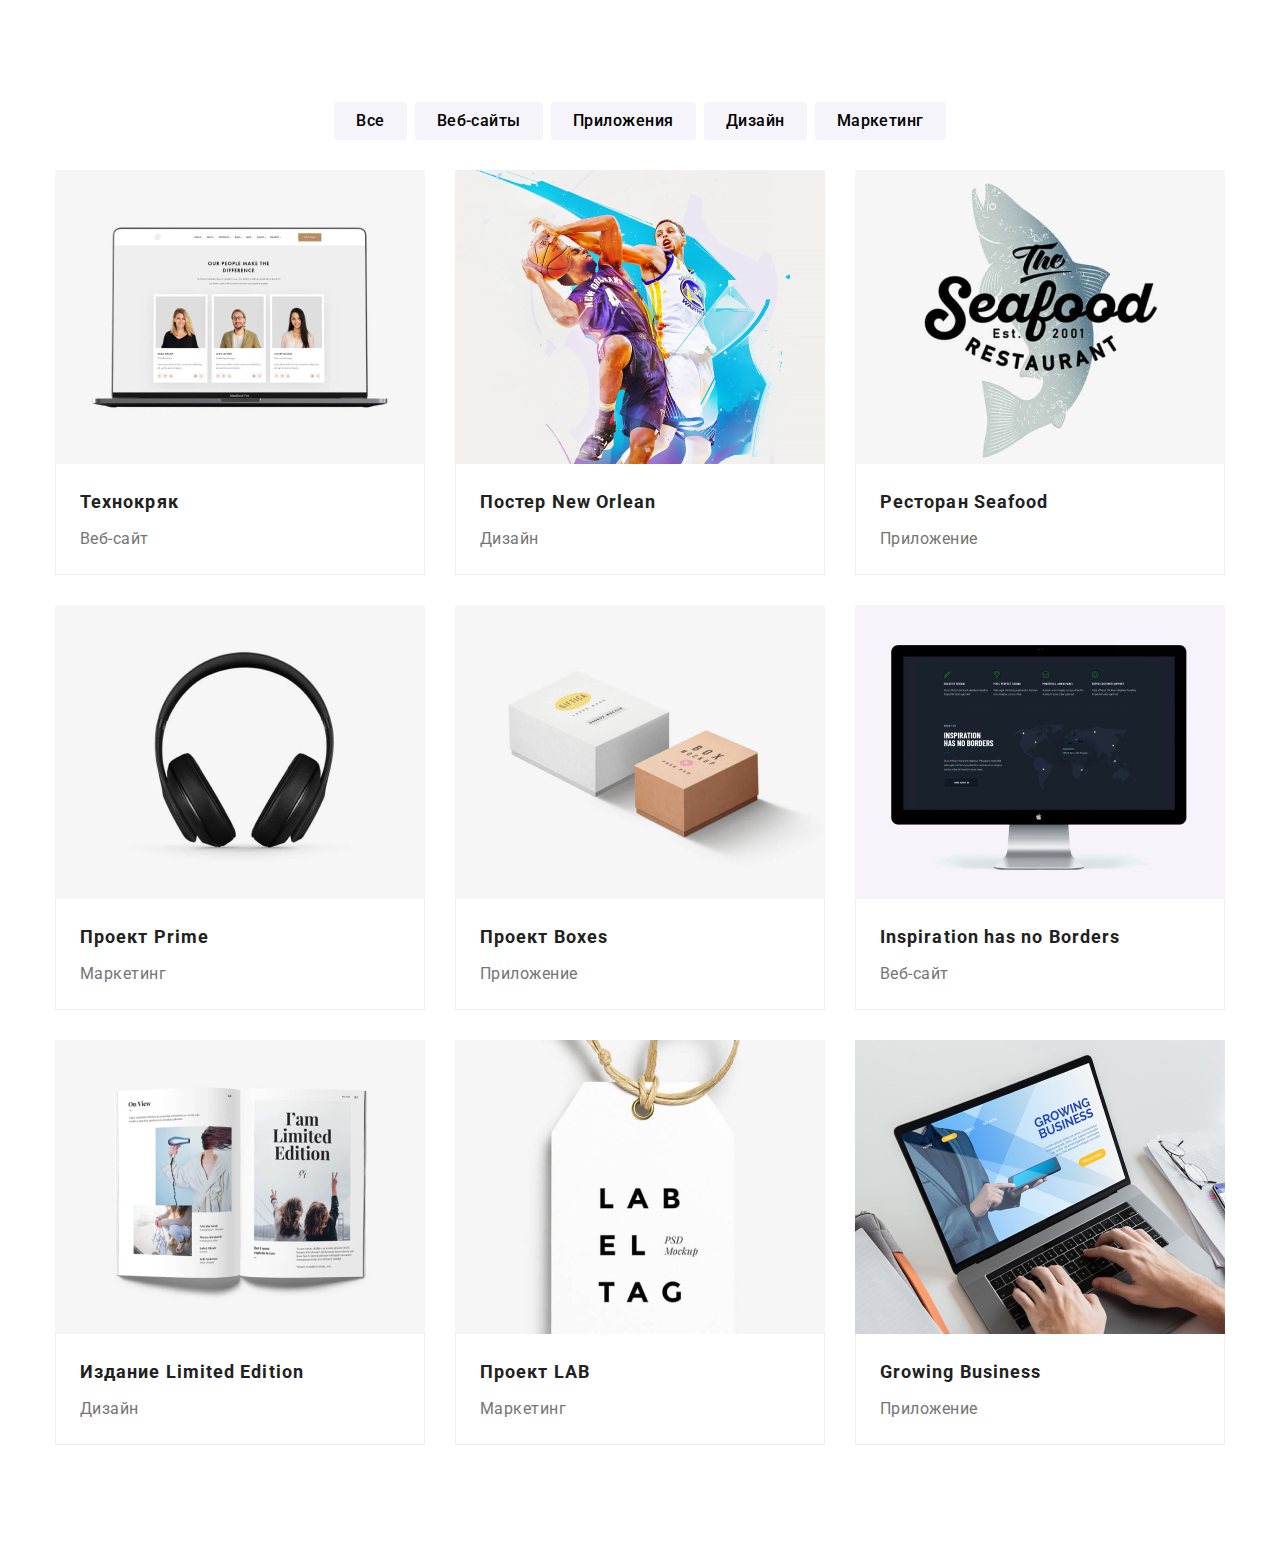
==== commit 1f2c5c1a: "Адаптую портфоліо" ====
--- a/portfolio.html
+++ b/portfolio.html
@@ -180,7 +180,7 @@
                 </div>
                 <div class="border-size">
                   <h3 class="project-name">
-                    Постер <span lang="en">New Orlean vs Golden Star</span>
+                    Постер <span lang="en">New Orlean</span>
                   </h3>
                   <p class="project-class">Дизайн</p>
                 </div>
--- a/css/main.min.css
+++ b/css/main.min.css
@@ -1,2 +1,2 @@
-:root{--main-font: "Roboto", sans-serif;--secondary-font: "Raleway", sans-serif;--accent-color: #2196f3;--duration: 250ms;--timing-function: cubic-bezier(0.4, 0, 0.2, 1);--gallery-list-gap: 30px}.vissual-hidden{position:absolute;white-space:nowrap;width:1px;height:1px;overflow:hidden;border:0;padding:0;margin:-1px;clip:rect(0 0 0 0);-webkit-clip-path:inset(50%);clip-path:inset(50%)}body{background:#ffffff;font-family:var(--main-font);color:#212121}.section{padding-top:94px;padding-bottom:94px}img{display:block;max-width:100%;height:auto}.list{list-style:none;margin:0;padding:0}.link{text-decoration:none}h1,h2,h3,p{margin:0}ul,ol{margin:0;padding:0}img{display:block;max-width:100%;height:auto}.container{padding-left:15px;padding-right:15px}@media screen and (min-width: 480px){.container{width:480px;margin-left:auto;margin-right:auto}}@media screen and (min-width: 768px){.container{width:768px}}@media screen and (min-width: 1200px){.container{width:1200px}}.buttom-order{font-weight:700;font-size:16px;line-height:1.87;letter-spacing:0.06em;color:#ffffff;background:#2196f3;-webkit-box-shadow:0px 4px 4px rgba(0,0,0,0.15);box-shadow:0px 4px 4px rgba(0,0,0,0.15);border-radius:4px;cursor:pointer;padding:10px 32px;margin-right:auto;margin-left:auto;margin-top:30px;min-width:200px;min-height:50px;max-width:220px;border:none}.buttom-order:hover,.buttom-order:focus{background-color:#188ce8;-webkit-transition:-webkit-transform var(--duration) var(--timing-function);transition:-webkit-transform var(--duration) var(--timing-function);transition:transform var(--duration) var(--timing-function);transition:transform var(--duration) var(--timing-function), -webkit-transform var(--duration) var(--timing-function)}.socials__list{display:-webkit-box;display:-ms-flexbox;display:flex;-webkit-box-pack:center;-ms-flex-pack:center;justify-content:center;-webkit-box-align:center;-ms-flex-align:center;align-items:center}.social__link{width:44px;height:44px;background-color:#ffffff;border-radius:50%;display:-webkit-box;display:-ms-flexbox;display:flex;-webkit-box-align:center;-ms-flex-align:center;align-items:center;-webkit-box-pack:center;-ms-flex-pack:center;justify-content:center;-webkit-transition:background-color var(--duration) var(--timing-function);transition:background-color var(--duration) var(--timing-function)}.social__link:hover,.social__link:focus{background-color:#2196f3;-webkit-transition:background-color var(--duration) var(--timing-function);transition:background-color var(--duration) var(--timing-function)}.social__link:hover .socials__icon,.social__link:focus .socials__icon{fill:#ffffff;-webkit-transition:fill var(--duration) var(--timing-function);transition:fill var(--duration) var(--timing-function)}.socials__item{margin-right:10px}.socials__item:last-child{margin-right:0}.socials__icon{fill:#afb1b8}.site-logo{font-family:var(--secondary-font);font-weight:700;font-size:26px;line-height:1.19;letter-spacing:0.03em;color:#000000;text-decoration:none}.site-logo__web{color:#2196f3}.site-logo__studio{font-weight:700;font-size:26px;line-height:1.19;letter-spacing:0.03em;color:#ffffff}@media screen and (min-width: 768px){.site-logo{margin-right:88px}}@media screen and (min-width: 1200px){.site-logo{margin-right:93px}.site-logo__footer{margin-right:0;margin-bottom:20px;display:block}}.backdrop{position:fixed;background-color:rgba(0,0,0,0.2);width:100%;height:100%;top:0;left:0;-webkit-transition:opacity var(--duration) var(--timing-function),visibility var(--duration) var(--timing-function);transition:opacity var(--duration) var(--timing-function),visibility var(--duration) var(--timing-function);z-index:3}.backdrop.is-hidden{opacity:0;pointer-events:none;visibility:hidden}.modal-wrapper{position:absolute;background-color:#ffffff;width:528px;height:581px;padding:40px;border-radius:4px;-webkit-transform:translate(-50%, -50%);transform:translate(-50%, -50%);-webkit-box-shadow:0px 1px 3px rgba(0,0,0,0.12),0px 1px 1px rgba(0,0,0,0.14),0px 2px 1px rgba(0,0,0,0.2);box-shadow:0px 1px 3px rgba(0,0,0,0.12),0px 1px 1px rgba(0,0,0,0.14),0px 2px 1px rgba(0,0,0,0.2);left:50%;top:50%;-webkit-transform:translate(-50%, -50%) scale(1);transform:translate(-50%, -50%) scale(1);-webkit-transition:-webkit-transform var(--duration) var(--timing-function);transition:-webkit-transform var(--duration) var(--timing-function);transition:transform var(--duration) var(--timing-function);transition:transform var(--duration) var(--timing-function), -webkit-transform var(--duration) var(--timing-function)}.modal-btn{position:absolute;top:8px;right:8px;cursor:pointer;border:1px solid rgba(0,0,0,0.1);border-radius:50%;background:#ffffff;width:30px;height:30px;display:-webkit-box;display:-ms-flexbox;display:flex;-webkit-box-align:center;-ms-flex-align:center;align-items:center;-webkit-box-pack:center;-ms-flex-pack:center;justify-content:center;padding:0}.modal-btn:hover .modal-btn-focus,.modal-btn:focus .modal-btn-focus{fill:#2196f3}.modal-form{text-align:left;margin-top:0em}.form-head{font-weight:700;font-size:20px;line-height:1.15;text-align:center;letter-spacing:0.03em;color:#212121;margin-bottom:12px;display:block}.form-modal-group{display:block;margin-bottom:10px;position:relative}.form-modal-group:hover .form-modal-icon,.form-modal-group:focus .form-modal-icon{cursor:pointer;fill:#2196f3;-webkit-transition:fill var(--duration) var(--timing-function);transition:fill var(--duration) var(--timing-function)}.form-modal-group:focus-within .form-modal-icon{fill:var(--accent-color)}.form-modal-group:hover .form-message,.form-modal-group:focus .form-message{border:1px solid #2196f3;-webkit-transition:border-color var(--duration) var(--timing-function);transition:border-color var(--duration) var(--timing-function)}.form-modal-group:hover .form-message::-webkit-input-placeholder,.form-modal-group:focus .form-message::-webkit-input-placeholder{font-weight:400;font-size:14px;line-height:1.14;letter-spacing:0.01em;color:rgba(117,117,117,0.5);-webkit-transition:var(--duration) var(--timing-function);transition:var(--duration) var(--timing-function)}.form-modal-group:hover .form-message:-ms-input-placeholder,.form-modal-group:focus .form-message:-ms-input-placeholder{font-weight:400;font-size:14px;line-height:1.14;letter-spacing:0.01em;color:rgba(117,117,117,0.5);-webkit-transition:var(--duration) var(--timing-function);transition:var(--duration) var(--timing-function)}.form-modal-group:hover .form-message::-ms-input-placeholder,.form-modal-group:focus .form-message::-ms-input-placeholder{font-weight:400;font-size:14px;line-height:1.14;letter-spacing:0.01em;color:rgba(117,117,117,0.5);-webkit-transition:var(--duration) var(--timing-function);transition:var(--duration) var(--timing-function)}.form-modal-group:hover .form-message::placeholder,.form-modal-group:focus .form-message::placeholder{font-weight:400;font-size:14px;line-height:1.14;letter-spacing:0.01em;color:rgba(117,117,117,0.5);-webkit-transition:var(--duration) var(--timing-function);transition:var(--duration) var(--timing-function)}.form-modal-group:focus .form-modal-icon{color:var(--accent-color)}.form-modal-group-coment{margin-bottom:20px}.form-policy-group{display:block;margin-bottom:30px}.form-modal-icon{position:absolute;bottom:14px;left:10px;fill:#212121;-webkit-transition:fill var(--duration) var(--timing-function);transition:fill var(--duration) var(--timing-function)}.form-modal-label{font-weight:400;font-size:12px;line-height:1.17;letter-spacing:0.01em;color:#757575;display:block;margin-bottom:4px}.form-modal-input{width:100%;padding:11px 11px 11px 36px;cursor:pointer;border:1px solid rgba(33,33,33,0.2);border-radius:4px;outline:transparent}.form-modal-input:hover,.form-modal-input:focus{border:1px solid #2196f3;-webkit-transition:border-color var(--duration) var(--timing-function);transition:border-color var(--duration) var(--timing-function)}.form-modal-input:focus ~ .warning{opacity:1}.form-modal-input:focus+.form-modal-icon{fill:var(--accent-color)}.form-modal-input:focus{border:1px solid #2196f3;fill:var(--accent-color)}.form-modal-input:not(:placeholder-shown) ~ .warning{opacity:0}.form-modal-input:invalid ~ .error{opacity:1}.warning,.error{position:absolute;bottom:-14px;left:10px;width:90%;display:-webkit-box;display:-ms-flexbox;display:flex;-webkit-box-align:center;-ms-flex-align:center;align-items:center;-webkit-box-pack:justify;-ms-flex-pack:justify;justify-content:space-between;font-size:10px;-webkit-transition:var(--duration) var(--timing-function);transition:var(--duration) var(--timing-function)}.warning-icon,.error-icon{display:-webkit-inline-box;display:-ms-inline-flexbox;display:inline-flex;fill:currentColor}.error{color:#e22f37;opacity:0}.warning{color:#ffc039;opacity:0}.form-message{resize:none;width:100%;border-radius:4px;outline:transparent;cursor:pointer;padding:12px 16px;border:1px solid rgba(33,33,33,0.2)}.form-message::-webkit-input-placeholder{font-weight:400;font-size:12px;line-height:1.17;letter-spacing:0.01em;color:rgba(117,117,117,0.5);-webkit-transition:var(--duration) var(--timing-function);transition:var(--duration) var(--timing-function)}.form-message:-ms-input-placeholder{font-weight:400;font-size:12px;line-height:1.17;letter-spacing:0.01em;color:rgba(117,117,117,0.5);-webkit-transition:var(--duration) var(--timing-function);transition:var(--duration) var(--timing-function)}.form-message::-ms-input-placeholder{font-weight:400;font-size:12px;line-height:1.17;letter-spacing:0.01em;color:rgba(117,117,117,0.5);-webkit-transition:var(--duration) var(--timing-function);transition:var(--duration) var(--timing-function)}.form-message::placeholder{font-weight:400;font-size:12px;line-height:1.17;letter-spacing:0.01em;color:rgba(117,117,117,0.5);-webkit-transition:var(--duration) var(--timing-function);transition:var(--duration) var(--timing-function)}.form-message:focus{border:1px solid #2196f3}.form-policy-group{display:-webkit-box;display:-ms-flexbox;display:flex;-webkit-box-align:center;-ms-flex-align:center;align-items:center;-webkit-box-pack:center;-ms-flex-pack:center;justify-content:center}.custom-checkbox{width:16px;height:15px;display:-webkit-box;display:-ms-flexbox;display:flex;-webkit-box-align:center;-ms-flex-align:center;align-items:center;-webkit-box-pack:center;-ms-flex-pack:center;justify-content:center;outline:2px solid #212121;border-radius:1px;margin-right:7px;-webkit-transition:background-color var(--duration) var(--timing-function);transition:background-color var(--duration) var(--timing-function)}.custom-checkbox-icon{opacity:0;fill:#ffffff;-webkit-transition:opacity var(--duration) var(--timing-function);transition:opacity var(--duration) var(--timing-function)}.checkbox:checked+.custom-checkbox{background-color:var(--accent-color)}.checkbox:checked+.custom-checkbox{outline:2px solid #2196f3}.checkbox:hover+.custom-checkbox,.checkbox:focus+.custom-checkbox{outline:2px solid #2196f3}.checkbox:checked+.custom-checkbox .custom-checkbox-icon{opacity:1}.checkbox:hover+.custom-checkbox .custom-checkbox-icon,.checkbox:focus+.custom-checkbox .custom-checkbox-icon{opacity:1}.form-policy-desc{font-weight:400;font-size:14px;line-height:1.71;letter-spacing:0.03em;color:#757575}.form-policy-link{color:#2196f3}.submit-btn{margin-top:0;margin-bottom:40px;display:-webkit-box;display:-ms-flexbox;display:flex;-ms-flex-line-pack:center;align-content:center;-webkit-box-pack:center;-ms-flex-pack:center;justify-content:center}.contact-form{width:570px}.contact-form__group{margin-right:12px}.contact-form__name{font-weight:700;font-size:14px;line-height:16px;letter-spacing:0.03em;text-transform:uppercase;color:#ffffff;margin-bottom:20px}.contact-form__form{display:-webkit-box;display:-ms-flexbox;display:flex;text-align:center}.contact-form__input{background-color:transparent;width:358px;cursor:pointer;border:1px solid rgba(255,255,255,0.3);-webkit-filter:drop-shadow(0px 4px 4px rgba(0,0,0,0.15));filter:drop-shadow(0px 4px 4px rgba(0,0,0,0.15));border-radius:4px;padding-left:16px;padding-top:15px;padding-bottom:15px;outline:none;font-weight:400;font-size:16px;line-height:20px;display:-webkit-box;display:-ms-flexbox;display:flex;-webkit-box-align:center;-ms-flex-align:center;align-items:center;letter-spacing:0.03em;color:#fff}.contact-form__input::-webkit-input-placeholder{font-weight:400;font-size:16px;line-height:20px;display:-webkit-box;display:flex;-webkit-box-align:center;align-items:center;letter-spacing:0.03em;color:rgba(255,255,255,0.6)}.contact-form__input:-ms-input-placeholder{font-weight:400;font-size:16px;line-height:20px;display:-ms-flexbox;display:flex;-ms-flex-align:center;align-items:center;letter-spacing:0.03em;color:rgba(255,255,255,0.6)}.contact-form__input::-ms-input-placeholder{font-weight:400;font-size:16px;line-height:20px;display:-ms-flexbox;display:flex;-ms-flex-align:center;align-items:center;letter-spacing:0.03em;color:rgba(255,255,255,0.6)}.contact-form__input::placeholder{font-weight:400;font-size:16px;line-height:20px;display:-webkit-box;display:-ms-flexbox;display:flex;-webkit-box-align:center;-ms-flex-align:center;align-items:center;letter-spacing:0.03em;color:rgba(255,255,255,0.6)}.contact-form__buttom{font-weight:700;font-size:16px;line-height:1.87;display:-webkit-box;display:-ms-flexbox;display:flex;-webkit-box-align:center;-ms-flex-align:center;align-items:center;text-align:center;letter-spacing:0.06em;border:none;color:#ffffff;background:#2196f3;-webkit-box-shadow:0px 4px 4px rgba(0,0,0,0.15);box-shadow:0px 4px 4px rgba(0,0,0,0.15);border-radius:4px;cursor:pointer;padding:10px 28px;min-height:50px;max-width:220px;min-width:200px}.contact-form__icon{fill:#ffff;right:18px;margin-left:10px}.porfolio-navigation-list{display:-webkit-box;display:-ms-flexbox;display:flex;-webkit-box-align:center;-ms-flex-align:center;align-items:center;-webkit-box-pack:center;-ms-flex-pack:center;justify-content:center;margin-bottom:34px}.portfolio-navigation-item{margin-right:8px}.portfolio-navigation-item:last-child{margin-right:0}.porfolio-navigation-buttom{font-family:var(--main-font);font-weight:500;font-size:16px;line-height:1.63;text-align:center;letter-spacing:0.03em;cursor:pointer;background:#f5f4fa;border-radius:4px;padding:6px 22px;border:none;-webkit-transition:color var(--duration) var(--timing-function),background-color var(--duration) var(--timing-function),-webkit-box-shadow var(--duration) var(--timing-function);transition:color var(--duration) var(--timing-function),background-color var(--duration) var(--timing-function),-webkit-box-shadow var(--duration) var(--timing-function);transition:color var(--duration) var(--timing-function),box-shadow var(--duration) var(--timing-function),background-color var(--duration) var(--timing-function);transition:color var(--duration) var(--timing-function),box-shadow var(--duration) var(--timing-function),background-color var(--duration) var(--timing-function),-webkit-box-shadow var(--duration) var(--timing-function)}.porfolio-navigation-buttom:hover,.porfolio-navigation-buttom:focus{color:#ffffff;background:#2196f3;-webkit-box-shadow:0px 3px 1px rgba(0,0,0,0.1),0px 1px 2px rgba(0,0,0,0.08),0px 2px 2px rgba(0,0,0,0.12);box-shadow:0px 3px 1px rgba(0,0,0,0.1),0px 1px 2px rgba(0,0,0,0.08),0px 2px 2px rgba(0,0,0,0.12);-webkit-transition:color var(--duration) var(--timing-function),background-color var(--duration) var(--timing-function),-webkit-box-shadow var(--duration) var(--timing-function);transition:color var(--duration) var(--timing-function),background-color var(--duration) var(--timing-function),-webkit-box-shadow var(--duration) var(--timing-function);transition:color var(--duration) var(--timing-function),box-shadow var(--duration) var(--timing-function),background-color var(--duration) var(--timing-function);transition:color var(--duration) var(--timing-function),box-shadow var(--duration) var(--timing-function),background-color var(--duration) var(--timing-function),-webkit-box-shadow var(--duration) var(--timing-function)}.header{position:relative;padding-top:10px;padding-bottom:10px;border-bottom-width:1px;border-bottom-style:solid;border-bottom-color:#ececec}.header__container{display:-webkit-box;display:-ms-flexbox;display:flex;-webkit-box-pack:justify;-ms-flex-pack:justify;justify-content:space-between;-webkit-box-align:center;-ms-flex-align:center;align-items:center}@media screen and (max-width: 767px){.site-nav{display:none}.auth-nav{display:none}.mobile-menu-btn{background-color:transparent;border:none;padding:0;line-height:0;cursor:pointer}.mobile-menu-btn:hover .mobile-menu-btn-icon{fill:#2196f3}.mobile-menu-btn:focus-within .mobile-menu-btn-icon{fill:#2196f3}.mobile-menu{position:absolute;top:0;left:0;width:100%;height:100vh;overflow:auto;opacity:0;visibility:hidden;pointer-events:none;background-color:#fff;-webkit-transition:opacity var(--duration) var(--timing-function),visibility var(--duration) var(--timing-function);transition:opacity var(--duration) var(--timing-function),visibility var(--duration) var(--timing-function)}.mobile-menu.is-open{opacity:1;visibility:visible;pointer-events:auto}.mobile-menu__close-btn{position:absolute;top:10px;right:15px;background-color:transparent;border:none;padding:0;line-height:0}.mobile-menu__close-btn:hover .mobile-menu__close-icon,.mobile-menu__close-btn:focus .mobile-menu__close-icon{fill:#2196f3;cursor:pointer}.mobile-menu-container{position:relative;padding-top:48px;padding-bottom:48px}.mobile-menu__list,.mobile-menu__contact-list,.mobile-menu__social-list{padding-left:40px;margin-bottom:48px}.mobile-menu__item{margin-bottom:32px}.mobile-menu__item:last-child{margin-bottom:300px}.mobile-menu__item:hover .mobile-menu__link,.mobile-menu__item:focus .mobile-menu__link{color:#2196f3}.mobile-menu__link{font-weight:500;font-size:40px;line-height:1.18;text-align:center;letter-spacing:0.02em;color:#212121;text-decoration:none}.mobile-menu__contact-item{margin-bottom:32px}.mobile-menu__contact-item:last-child{margin-bottom:64px}.mobile-menu__tel-link{font-weight:500;font-size:34px;line-height:1.18;letter-spacing:0.02em;color:#2196f3;text-decoration:none}.mobile-menu__mail-link{font-weight:500;font-size:24px;line-height:1.17;letter-spacing:0.02em;color:#757575;text-decoration:none}.mobile-menu__social-list{display:-webkit-box;display:-ms-flexbox;display:flex;-ms-flex-wrap:wrap;flex-wrap:wrap}.mobile-menu__social-link{font-weight:500;font-size:18px;line-height:1.22;letter-spacing:0.02em;color:#2196f3;text-decoration:none}.mobile-menu__social-item{padding-right:10px;margin-top:10px}.mobile-menu__social-item:not(:last-child){border-right:1px solid rgba(33,33,33,0.2);margin-right:10px}}@media screen and (min-width: 768px){.mobile-menu,.mobile-menu-btn{display:none}.header{display:-webkit-box;display:-ms-flexbox;display:flex;-webkit-box-align:center;-ms-flex-align:center;align-items:center;padding:0}.navigation-list{padding:0;margin:0}.site-nav{display:-webkit-box;display:-ms-flexbox;display:flex;-webkit-box-align:center;-ms-flex-align:center;align-items:center;-webkit-box-pack:center;-ms-flex-pack:center;justify-content:center}.site-nav__item{margin-right:50px}.site-nav__item:last-child{margin-right:0}.site-nav__link{font-weight:500;font-size:14px;line-height:1.14;letter-spacing:0.02em;text-decoration:none;color:#212121;padding-top:32px;padding-bottom:32px;display:block;position:relative;-webkit-transition:color var(--duration) var(--timing-function);transition:color var(--duration) var(--timing-function)}.site-nav__link:hover,.site-nav__link:focus{color:var(--accent-color);-webkit-transition:color var(--duration) var(--timing-function);transition:color var(--duration) var(--timing-function)}.site-nav__link.current::after{content:'';display:block;width:100%;height:4px;position:absolute;bottom:-1px;left:0;border-radius:2px;background-color:#2196f3}.site-nav__link--studio{color:#2196f3}.site-nav--portfolio{color:#2196f3}.auth-nav{margin-left:auto;display:-webkit-box;display:-ms-flexbox;display:flex;-ms-flex-wrap:wrap;flex-wrap:wrap;padding-top:21px;margin-left:84px}.auth-nav__link{font-weight:500;font-size:12px;line-height:1.17;letter-spacing:0.02em;color:#757575;text-decoration:none;display:block;display:-webkit-box;display:-ms-flexbox;display:flex;-webkit-box-align:center;-ms-flex-align:center;align-items:center;-webkit-box-pack:center;-ms-flex-pack:center;justify-content:center;-webkit-transition:color var(--duration) var(--timing-function);transition:color var(--duration) var(--timing-function)}.auth-nav__link:hover,.auth-nav__link:focus{color:var(--accent-color);-webkit-transition:color var(--duration) var(--timing-function);transition:color var(--duration) var(--timing-function)}.auth-nav__icon{fill:currentColor;margin-right:10px}.auth-nav__item-mail{margin-bottom:10px}.auth-nav__item-tel{padding:0;margin:0}}@media screen and (min-width: 1200px){.auth-nav{margin-left:auto;display:-webkit-box;display:-ms-flexbox;display:flex;-webkit-box-align:center;-ms-flex-align:center;align-items:center;justify-items:center;padding-top:0}.auth-nav__link{font-size:14px;line-height:1.14}.auth-nav__item-mail{margin-right:50px;margin-bottom:0}}.hero{background:#2f303a;padding-top:200px;padding-bottom:200px;text-align:center}.hero-overlay{height:600px;max-width:1600px;background-repeat:no-repeat;background-position:center;margin-left:auto;margin-right:auto;background-image:-webkit-gradient(linear, left top, right top, from(rgba(47,48,58,0.4)), to(rgba(47,48,58,0.4))),url("/images/hero-head-deck.jpg");background-image:linear-gradient(to right, rgba(47,48,58,0.4), rgba(47,48,58,0.4)),url("/images/hero-head-deck.jpg")}.hero-head{font-weight:900;font-size:44px;line-height:1.36;letter-spacing:0.06em;text-transform:uppercase;color:#ffffff;width:696px;margin-left:auto;margin-right:auto}.peculiarities-section{padding-bottom:0}.peculiarities-list{display:-webkit-box;display:-ms-flexbox;display:flex;-webkit-box-align:center;-ms-flex-align:center;align-items:center}.peculiarties-list-box{margin-right:30px;width:270px}.peculiarties-list-box:last-child{margin-right:0}.peculiarties-list-box::before{display:block;content:'';height:120px;margin-bottom:30px;background-repeat:no-repeat;background-position:center;background-color:#f5f4fa}.icon-antenna::before{background-image:url(../images/svg-icon/antenna.svg)}.icon-clock::before{background-image:url(../images/svg-icon/clock.svg)}.icon-diagram::before{background-image:url(../images/svg-icon/diagram.svg)}.icon-astronaut::before{background-image:url(../images/svg-icon/astronaut.svg)}.peculiarities-title{font-weight:700;font-size:14px;line-height:1.14;letter-spacing:0.03em;text-transform:uppercase;margin-bottom:10px}.peculiarities-text{font-weight:400;font-size:14px;line-height:1.71;letter-spacing:0.03em;color:#757575}.our-team__head{font-weight:700;font-size:36px;line-height:1.17;text-align:center;letter-spacing:0.03em;margin-bottom:50px}.section-what-we-do{display:-webkit-box;display:-ms-flexbox;display:flex;-webkit-box-align:center;-ms-flex-align:center;align-items:center}.section-what-we-do-list{margin-right:30px;position:relative}.section-what-we-do-list:last-child{margin-right:0}.section-what-we-do-list::after{position:absolute;bottom:0;left:0;content:'';display:block;width:100%;height:70px;background-color:rgba(47,48,58,0.8)}.list-description{font-weight:700;font-size:14px;line-height:1.14;text-align:center;letter-spacing:0.03em;text-transform:uppercase;position:absolute;bottom:27px;left:82px;color:#ffffff;z-index:1}.our-team{background:#f5f4fa}.our-team__list{display:-webkit-box;display:-ms-flexbox;display:flex;-webkit-box-align:center;-ms-flex-align:center;align-items:center}.our-team__surnames{margin-right:30px}.our-team__surnames:last-child{margin-right:0}.our-team__box{padding-top:30px;padding-bottom:30px}.our-team__full-name{font-weight:500;font-size:16px;line-height:1.19;text-align:center;letter-spacing:0.03em;margin-bottom:10px}.our-team__position{font-weight:400;font-size:16px;line-height:1.19;text-align:center;letter-spacing:0.03em;color:#757575;margin-bottom:16px}.our-team__surnames{width:270px;-webkit-box-shadow:0px 1px 3px rgba(0,0,0,0.12),0px 1px 1px rgba(0,0,0,0.14),0px 2px 1px rgba(0,0,0,0.2);box-shadow:0px 1px 3px rgba(0,0,0,0.12),0px 1px 1px rgba(0,0,0,0.14),0px 2px 1px rgba(0,0,0,0.2);border-radius:0px 0px 4px 4px;background:#ffffff}.regular-customers-head{font-weight:700;font-size:36px;line-height:1.17;text-align:center;letter-spacing:0.03em;margin-bottom:50px}.regular-customers-list{display:-webkit-box;display:-ms-flexbox;display:flex;-webkit-box-pack:center;-ms-flex-pack:center;justify-content:center;-webkit-box-align:center;-ms-flex-align:center;align-items:center}.regular-customers-link{width:170px;height:92px;background-color:#ffffff;display:-webkit-box;display:-ms-flexbox;display:flex;-webkit-box-align:center;-ms-flex-align:center;align-items:center;-webkit-box-pack:center;-ms-flex-pack:center;justify-content:center;border:1px solid #afb1b8;border-radius:1px;-webkit-transition:border-color var(--duration) var(--timing-function),fill var(--duration) var(--timing-function);transition:border-color var(--duration) var(--timing-function),fill var(--duration) var(--timing-function)}.regular-customers-link:hover,.regular-customers-link:focus{border:1px solid #2196f3;-webkit-transition:border-color var(--duration) var(--timing-function),fill var(--duration) var(--timing-function);transition:border-color var(--duration) var(--timing-function),fill var(--duration) var(--timing-function)}.regular-customers-link:hover .regular-customers-icon,.regular-customers-link:focus .regular-customers-icon{fill:#2196f3;-webkit-transition:fill var(--duration) var(--timing-function);transition:fill var(--duration) var(--timing-function)}.regular-customers-item{margin-right:30px}.regular-customers-item:last-child{margin-right:0}.regular-customers-icon{fill:#afb1b8;-webkit-transition:fill var(--duration) var(--timing-function);transition:fill var(--duration) var(--timing-function)}.portfolio-projects{display:-webkit-box;display:-ms-flexbox;display:flex;-ms-flex-wrap:wrap;flex-wrap:wrap}.portfolio-projects-list{margin-right:30px;margin-bottom:30px}.portfolio-projects-list:nth-child(3n){margin-right:0}.portfolio-projects-list:nth-child(n+7){margin-bottom:0}.portfolio-list-link{text-decoration:none;-webkit-transition:-webkit-box-shadow var(--duration) var(--timing-function);transition:-webkit-box-shadow var(--duration) var(--timing-function);transition:box-shadow var(--duration) var(--timing-function);transition:box-shadow var(--duration) var(--timing-function), -webkit-box-shadow var(--duration) var(--timing-function)}.portfolio-list-link:hover,.portfolio-list-link:focus{display:block;background:#ffffff;-webkit-box-shadow:0px 1px 1px rgba(0,0,0,0.12),0px 4px 4px rgba(0,0,0,0.06),1px 4px 6px rgba(0,0,0,0.16);box-shadow:0px 1px 1px rgba(0,0,0,0.12),0px 4px 4px rgba(0,0,0,0.06),1px 4px 6px rgba(0,0,0,0.16);-webkit-transition:-webkit-box-shadow var(--duration) var(--timing-function);transition:-webkit-box-shadow var(--duration) var(--timing-function);transition:box-shadow var(--duration) var(--timing-function);transition:box-shadow var(--duration) var(--timing-function), -webkit-box-shadow var(--duration) var(--timing-function)}.portfolio-list-link:hover .portfolio-text,.portfolio-list-link:focus .portfolio-text{-webkit-transform:translateY(0);transform:translateY(0);-webkit-transition:-webkit-transform var(--duration) var(--timing-function);transition:-webkit-transform var(--duration) var(--timing-function);transition:transform var(--duration) var(--timing-function);transition:transform var(--duration) var(--timing-function), -webkit-transform var(--duration) var(--timing-function)}.img-container{position:relative;overflow:hidden}.portfolio-img{display:block;height:auto;max-width:100%}.portfolio-text{position:absolute;top:0;left:0;width:100%;height:100%;color:#ffffff;background-color:rgba(33,150,243,0.9);padding:63px 24px;font-weight:400;font-size:18px;line-height:1.56;letter-spacing:0.03em;-webkit-transform:translateY(101%);transform:translateY(101%);-webkit-transition:-webkit-transform var(--duration) var(--timing-function);transition:-webkit-transform var(--duration) var(--timing-function);transition:transform var(--duration) var(--timing-function);transition:transform var(--duration) var(--timing-function), -webkit-transform var(--duration) var(--timing-function)}.border-size{border-bottom-width:1px;border-bottom-style:solid;border-bottom-color:#eeeeee;border-right-width:1px;border-right-style:solid;border-right-color:#eeeeee;border-left-width:1px;border-left-style:solid;border-left-color:#eeeeee;padding:20px 24px}.project-name{font-weight:700;font-size:18px;line-height:2;letter-spacing:0.06em;color:#212121;text-decoration:none;margin-bottom:4px}.project-class{font-family:var(--main-font);font-style:normal;font-weight:400;font-size:16px;line-height:1.87;letter-spacing:0.03em;color:#757575}
+:root{--main-font: "Roboto", sans-serif;--secondary-font: "Raleway", sans-serif;--accent-color: #2196f3;--duration: 250ms;--timing-function: cubic-bezier(0.4, 0, 0.2, 1);--gallery-list-gap: 30px}.vissual-hidden{position:absolute;white-space:nowrap;width:1px;height:1px;overflow:hidden;border:0;padding:0;margin:-1px;clip:rect(0 0 0 0);-webkit-clip-path:inset(50%);clip-path:inset(50%)}body{background:#ffffff;font-family:var(--main-font);color:#212121}.section{padding-top:60px;padding-bottom:60px}@media screen and (min-width: 1200px){.section{padding-top:94px;padding-bottom:94px}}img{display:block;max-width:100%;height:auto}.list{list-style:none;margin:0;padding:0}.link{text-decoration:none}h1,h2,h3,p{margin:0}ul,ol{margin:0;padding:0}img{display:block;max-width:100%;height:auto}.container{padding-left:15px;padding-right:15px;margin-left:auto;margin-right:auto}@media screen and (min-width: 480px){.container{width:480px}}@media screen and (min-width: 768px){.container{width:768px}}@media screen and (min-width: 1200px){.container{width:1200px}}.buttom-order{font-weight:700;font-size:16px;line-height:1.87;letter-spacing:0.06em;color:#ffffff;background:#2196f3;-webkit-box-shadow:0px 4px 4px rgba(0,0,0,0.15);box-shadow:0px 4px 4px rgba(0,0,0,0.15);border-radius:4px;cursor:pointer;padding:10px 32px;margin-right:auto;margin-left:auto;margin-top:30px;min-width:200px;min-height:50px;max-width:220px;border:none}.buttom-order:hover,.buttom-order:focus{background-color:#188ce8;-webkit-transition:-webkit-transform var(--duration) var(--timing-function);transition:-webkit-transform var(--duration) var(--timing-function);transition:transform var(--duration) var(--timing-function);transition:transform var(--duration) var(--timing-function), -webkit-transform var(--duration) var(--timing-function)}.socials__list{display:-webkit-box;display:-ms-flexbox;display:flex;-webkit-box-pack:center;-ms-flex-pack:center;justify-content:center;-webkit-box-align:center;-ms-flex-align:center;align-items:center}.social__link{width:44px;height:44px;background-color:#ffffff;border-radius:50%;display:-webkit-box;display:-ms-flexbox;display:flex;-webkit-box-align:center;-ms-flex-align:center;align-items:center;-webkit-box-pack:center;-ms-flex-pack:center;justify-content:center;-webkit-transition:background-color var(--duration) var(--timing-function);transition:background-color var(--duration) var(--timing-function)}.social__link:hover,.social__link:focus{background-color:#2196f3;-webkit-transition:background-color var(--duration) var(--timing-function);transition:background-color var(--duration) var(--timing-function)}.social__link:hover .socials__icon,.social__link:focus .socials__icon{fill:#ffffff;-webkit-transition:fill var(--duration) var(--timing-function);transition:fill var(--duration) var(--timing-function)}.socials__item{margin-right:10px}.socials__item:last-child{margin-right:0}.socials__icon{fill:#afb1b8}.site-logo{font-family:var(--secondary-font);font-weight:700;font-size:26px;line-height:1.19;letter-spacing:0.03em;color:#000000;text-decoration:none}.site-logo__web{color:#2196f3}.site-logo__studio{font-weight:700;font-size:26px;line-height:1.19;letter-spacing:0.03em;color:#ffffff}@media screen and (min-width: 768px){.site-logo{margin-right:88px}}@media screen and (min-width: 1200px){.site-logo{margin-right:93px}.site-logo__footer{margin-right:0;margin-bottom:20px;display:block}}.backdrop{position:fixed;background-color:rgba(0,0,0,0.2);width:100%;height:100%;top:0;left:0;-webkit-transition:opacity var(--duration) var(--timing-function),visibility var(--duration) var(--timing-function);transition:opacity var(--duration) var(--timing-function),visibility var(--duration) var(--timing-function);z-index:3}.backdrop.is-hidden{opacity:0;pointer-events:none;visibility:hidden}.modal-wrapper{position:absolute;background-color:#ffffff;width:528px;height:581px;padding:40px;border-radius:4px;-webkit-transform:translate(-50%, -50%);transform:translate(-50%, -50%);-webkit-box-shadow:0px 1px 3px rgba(0,0,0,0.12),0px 1px 1px rgba(0,0,0,0.14),0px 2px 1px rgba(0,0,0,0.2);box-shadow:0px 1px 3px rgba(0,0,0,0.12),0px 1px 1px rgba(0,0,0,0.14),0px 2px 1px rgba(0,0,0,0.2);left:50%;top:50%;-webkit-transform:translate(-50%, -50%) scale(1);transform:translate(-50%, -50%) scale(1);-webkit-transition:-webkit-transform var(--duration) var(--timing-function);transition:-webkit-transform var(--duration) var(--timing-function);transition:transform var(--duration) var(--timing-function);transition:transform var(--duration) var(--timing-function), -webkit-transform var(--duration) var(--timing-function)}.modal-btn{position:absolute;top:8px;right:8px;cursor:pointer;border:1px solid rgba(0,0,0,0.1);border-radius:50%;background:#ffffff;width:30px;height:30px;display:-webkit-box;display:-ms-flexbox;display:flex;-webkit-box-align:center;-ms-flex-align:center;align-items:center;-webkit-box-pack:center;-ms-flex-pack:center;justify-content:center;padding:0}.modal-btn:hover .modal-btn-focus,.modal-btn:focus .modal-btn-focus{fill:#2196f3}.modal-form{text-align:left;margin-top:0em}.form-head{font-weight:700;font-size:20px;line-height:1.15;text-align:center;letter-spacing:0.03em;color:#212121;margin-bottom:12px;display:block}.form-modal-group{display:block;margin-bottom:10px;position:relative}.form-modal-group:hover .form-modal-icon,.form-modal-group:focus .form-modal-icon{cursor:pointer;fill:#2196f3;-webkit-transition:fill var(--duration) var(--timing-function);transition:fill var(--duration) var(--timing-function)}.form-modal-group:focus-within .form-modal-icon{fill:var(--accent-color)}.form-modal-group:hover .form-message,.form-modal-group:focus .form-message{border:1px solid #2196f3;-webkit-transition:border-color var(--duration) var(--timing-function);transition:border-color var(--duration) var(--timing-function)}.form-modal-group:hover .form-message::-webkit-input-placeholder,.form-modal-group:focus .form-message::-webkit-input-placeholder{font-weight:400;font-size:14px;line-height:1.14;letter-spacing:0.01em;color:rgba(117,117,117,0.5);-webkit-transition:var(--duration) var(--timing-function);transition:var(--duration) var(--timing-function)}.form-modal-group:hover .form-message:-ms-input-placeholder,.form-modal-group:focus .form-message:-ms-input-placeholder{font-weight:400;font-size:14px;line-height:1.14;letter-spacing:0.01em;color:rgba(117,117,117,0.5);-webkit-transition:var(--duration) var(--timing-function);transition:var(--duration) var(--timing-function)}.form-modal-group:hover .form-message::-ms-input-placeholder,.form-modal-group:focus .form-message::-ms-input-placeholder{font-weight:400;font-size:14px;line-height:1.14;letter-spacing:0.01em;color:rgba(117,117,117,0.5);-webkit-transition:var(--duration) var(--timing-function);transition:var(--duration) var(--timing-function)}.form-modal-group:hover .form-message::placeholder,.form-modal-group:focus .form-message::placeholder{font-weight:400;font-size:14px;line-height:1.14;letter-spacing:0.01em;color:rgba(117,117,117,0.5);-webkit-transition:var(--duration) var(--timing-function);transition:var(--duration) var(--timing-function)}.form-modal-group:focus .form-modal-icon{color:var(--accent-color)}.form-modal-group-coment{margin-bottom:20px}.form-policy-group{display:block;margin-bottom:30px}.form-modal-icon{position:absolute;bottom:14px;left:10px;fill:#212121;-webkit-transition:fill var(--duration) var(--timing-function);transition:fill var(--duration) var(--timing-function)}.form-modal-label{font-weight:400;font-size:12px;line-height:1.17;letter-spacing:0.01em;color:#757575;display:block;margin-bottom:4px}.form-modal-input{width:100%;padding:11px 11px 11px 36px;cursor:pointer;border:1px solid rgba(33,33,33,0.2);border-radius:4px;outline:transparent}.form-modal-input:hover,.form-modal-input:focus{border:1px solid #2196f3;-webkit-transition:border-color var(--duration) var(--timing-function);transition:border-color var(--duration) var(--timing-function)}.form-modal-input:focus ~ .warning{opacity:1}.form-modal-input:focus+.form-modal-icon{fill:var(--accent-color)}.form-modal-input:focus{border:1px solid #2196f3;fill:var(--accent-color)}.form-modal-input:not(:placeholder-shown) ~ .warning{opacity:0}.form-modal-input:invalid ~ .error{opacity:1}.warning,.error{position:absolute;bottom:-14px;left:10px;width:90%;display:-webkit-box;display:-ms-flexbox;display:flex;-webkit-box-align:center;-ms-flex-align:center;align-items:center;-webkit-box-pack:justify;-ms-flex-pack:justify;justify-content:space-between;font-size:10px;-webkit-transition:var(--duration) var(--timing-function);transition:var(--duration) var(--timing-function)}.warning-icon,.error-icon{display:-webkit-inline-box;display:-ms-inline-flexbox;display:inline-flex;fill:currentColor}.error{color:#e22f37;opacity:0}.warning{color:#ffc039;opacity:0}.form-message{resize:none;width:100%;border-radius:4px;outline:transparent;cursor:pointer;padding:12px 16px;border:1px solid rgba(33,33,33,0.2)}.form-message::-webkit-input-placeholder{font-weight:400;font-size:12px;line-height:1.17;letter-spacing:0.01em;color:rgba(117,117,117,0.5);-webkit-transition:var(--duration) var(--timing-function);transition:var(--duration) var(--timing-function)}.form-message:-ms-input-placeholder{font-weight:400;font-size:12px;line-height:1.17;letter-spacing:0.01em;color:rgba(117,117,117,0.5);-webkit-transition:var(--duration) var(--timing-function);transition:var(--duration) var(--timing-function)}.form-message::-ms-input-placeholder{font-weight:400;font-size:12px;line-height:1.17;letter-spacing:0.01em;color:rgba(117,117,117,0.5);-webkit-transition:var(--duration) var(--timing-function);transition:var(--duration) var(--timing-function)}.form-message::placeholder{font-weight:400;font-size:12px;line-height:1.17;letter-spacing:0.01em;color:rgba(117,117,117,0.5);-webkit-transition:var(--duration) var(--timing-function);transition:var(--duration) var(--timing-function)}.form-message:focus{border:1px solid #2196f3}.form-policy-group{display:-webkit-box;display:-ms-flexbox;display:flex;-webkit-box-align:center;-ms-flex-align:center;align-items:center;-webkit-box-pack:center;-ms-flex-pack:center;justify-content:center}.custom-checkbox{width:16px;height:15px;display:-webkit-box;display:-ms-flexbox;display:flex;-webkit-box-align:center;-ms-flex-align:center;align-items:center;-webkit-box-pack:center;-ms-flex-pack:center;justify-content:center;outline:2px solid #212121;border-radius:1px;margin-right:7px;-webkit-transition:background-color var(--duration) var(--timing-function);transition:background-color var(--duration) var(--timing-function)}.custom-checkbox-icon{opacity:0;fill:#ffffff;-webkit-transition:opacity var(--duration) var(--timing-function);transition:opacity var(--duration) var(--timing-function)}.checkbox:checked+.custom-checkbox{background-color:var(--accent-color)}.checkbox:checked+.custom-checkbox{outline:2px solid #2196f3}.checkbox:hover+.custom-checkbox,.checkbox:focus+.custom-checkbox{outline:2px solid #2196f3}.checkbox:checked+.custom-checkbox .custom-checkbox-icon{opacity:1}.checkbox:hover+.custom-checkbox .custom-checkbox-icon,.checkbox:focus+.custom-checkbox .custom-checkbox-icon{opacity:1}.form-policy-desc{font-weight:400;font-size:14px;line-height:1.71;letter-spacing:0.03em;color:#757575}.form-policy-link{color:#2196f3}.submit-btn{margin-top:0;margin-bottom:40px;display:-webkit-box;display:-ms-flexbox;display:flex;-ms-flex-line-pack:center;align-content:center;-webkit-box-pack:center;-ms-flex-pack:center;justify-content:center}.contact-form{width:570px}.contact-form__group{margin-right:12px}.contact-form__name{font-weight:700;font-size:14px;line-height:16px;letter-spacing:0.03em;text-transform:uppercase;color:#ffffff;margin-bottom:20px}.contact-form__form{display:-webkit-box;display:-ms-flexbox;display:flex;text-align:center}.contact-form__input{background-color:transparent;width:358px;cursor:pointer;border:1px solid rgba(255,255,255,0.3);-webkit-filter:drop-shadow(0px 4px 4px rgba(0,0,0,0.15));filter:drop-shadow(0px 4px 4px rgba(0,0,0,0.15));border-radius:4px;padding-left:16px;padding-top:15px;padding-bottom:15px;outline:none;font-weight:400;font-size:16px;line-height:20px;display:-webkit-box;display:-ms-flexbox;display:flex;-webkit-box-align:center;-ms-flex-align:center;align-items:center;letter-spacing:0.03em;color:#fff}.contact-form__input::-webkit-input-placeholder{font-weight:400;font-size:16px;line-height:20px;display:-webkit-box;display:flex;-webkit-box-align:center;align-items:center;letter-spacing:0.03em;color:rgba(255,255,255,0.6)}.contact-form__input:-ms-input-placeholder{font-weight:400;font-size:16px;line-height:20px;display:-ms-flexbox;display:flex;-ms-flex-align:center;align-items:center;letter-spacing:0.03em;color:rgba(255,255,255,0.6)}.contact-form__input::-ms-input-placeholder{font-weight:400;font-size:16px;line-height:20px;display:-ms-flexbox;display:flex;-ms-flex-align:center;align-items:center;letter-spacing:0.03em;color:rgba(255,255,255,0.6)}.contact-form__input::placeholder{font-weight:400;font-size:16px;line-height:20px;display:-webkit-box;display:-ms-flexbox;display:flex;-webkit-box-align:center;-ms-flex-align:center;align-items:center;letter-spacing:0.03em;color:rgba(255,255,255,0.6)}.contact-form__buttom{font-weight:700;font-size:16px;line-height:1.87;display:-webkit-box;display:-ms-flexbox;display:flex;-webkit-box-align:center;-ms-flex-align:center;align-items:center;text-align:center;letter-spacing:0.06em;border:none;color:#ffffff;background:#2196f3;-webkit-box-shadow:0px 4px 4px rgba(0,0,0,0.15);box-shadow:0px 4px 4px rgba(0,0,0,0.15);border-radius:4px;cursor:pointer;padding:10px 28px;min-height:50px;max-width:220px;min-width:200px}.contact-form__icon{fill:#ffff;right:18px;margin-left:10px}.porfolio-navigation-list{display:-webkit-box;display:-ms-flexbox;display:flex;-webkit-box-align:center;-ms-flex-align:center;align-items:center;-webkit-box-pack:center;-ms-flex-pack:center;justify-content:center;margin-bottom:34px}.portfolio-navigation-item{margin-right:8px}.portfolio-navigation-item:last-child{margin-right:0}.porfolio-navigation-buttom{font-family:var(--main-font);font-weight:500;font-size:16px;line-height:1.63;text-align:center;letter-spacing:0.03em;cursor:pointer;background:#f5f4fa;border-radius:4px;padding:6px 22px;border:none;-webkit-transition:color var(--duration) var(--timing-function),background-color var(--duration) var(--timing-function),-webkit-box-shadow var(--duration) var(--timing-function);transition:color var(--duration) var(--timing-function),background-color var(--duration) var(--timing-function),-webkit-box-shadow var(--duration) var(--timing-function);transition:color var(--duration) var(--timing-function),box-shadow var(--duration) var(--timing-function),background-color var(--duration) var(--timing-function);transition:color var(--duration) var(--timing-function),box-shadow var(--duration) var(--timing-function),background-color var(--duration) var(--timing-function),-webkit-box-shadow var(--duration) var(--timing-function)}.porfolio-navigation-buttom:hover,.porfolio-navigation-buttom:focus{color:#ffffff;background:#2196f3;-webkit-box-shadow:0px 3px 1px rgba(0,0,0,0.1),0px 1px 2px rgba(0,0,0,0.08),0px 2px 2px rgba(0,0,0,0.12);box-shadow:0px 3px 1px rgba(0,0,0,0.1),0px 1px 2px rgba(0,0,0,0.08),0px 2px 2px rgba(0,0,0,0.12);-webkit-transition:color var(--duration) var(--timing-function),background-color var(--duration) var(--timing-function),-webkit-box-shadow var(--duration) var(--timing-function);transition:color var(--duration) var(--timing-function),background-color var(--duration) var(--timing-function),-webkit-box-shadow var(--duration) var(--timing-function);transition:color var(--duration) var(--timing-function),box-shadow var(--duration) var(--timing-function),background-color var(--duration) var(--timing-function);transition:color var(--duration) var(--timing-function),box-shadow var(--duration) var(--timing-function),background-color var(--duration) var(--timing-function),-webkit-box-shadow var(--duration) var(--timing-function)}.header{position:relative;padding-top:10px;padding-bottom:10px;border-bottom-width:1px;border-bottom-style:solid;border-bottom-color:#ececec}.header__container{display:-webkit-box;display:-ms-flexbox;display:flex;-webkit-box-pack:justify;-ms-flex-pack:justify;justify-content:space-between;-webkit-box-align:center;-ms-flex-align:center;align-items:center}@media screen and (max-width: 767px){.site-nav{display:none}.auth-nav{display:none}.mobile-menu-btn{background-color:transparent;border:none;padding:0;line-height:0;cursor:pointer}.mobile-menu-btn:hover .mobile-menu-btn-icon{fill:#2196f3}.mobile-menu-btn:focus-within .mobile-menu-btn-icon{fill:#2196f3}.mobile-menu{position:absolute;top:0;left:0;width:100%;height:100vh;overflow:auto;opacity:0;visibility:hidden;pointer-events:none;background-color:#fff;-webkit-transition:opacity var(--duration) var(--timing-function),visibility var(--duration) var(--timing-function);transition:opacity var(--duration) var(--timing-function),visibility var(--duration) var(--timing-function)}.mobile-menu.is-open{opacity:1;visibility:visible;pointer-events:auto}.mobile-menu__close-btn{position:absolute;top:10px;right:15px;background-color:transparent;border:none;padding:0;line-height:0}.mobile-menu__close-btn:hover .mobile-menu__close-icon,.mobile-menu__close-btn:focus .mobile-menu__close-icon{fill:#2196f3;cursor:pointer}.mobile-menu-container{position:relative;padding-top:48px;padding-bottom:48px;z-index:100}.mobile-menu__list,.mobile-menu__contact-list,.mobile-menu__social-list{padding-left:40px;margin-bottom:48px}.mobile-menu__item{margin-bottom:32px}.mobile-menu__item:last-child{margin-bottom:300px}.mobile-menu__item:hover .mobile-menu__link,.mobile-menu__item:focus .mobile-menu__link{color:#2196f3}.mobile-menu__link{font-weight:500;font-size:40px;line-height:1.18;text-align:center;letter-spacing:0.02em;color:#212121;text-decoration:none}.mobile-menu__contact-item{margin-bottom:32px}.mobile-menu__contact-item:last-child{margin-bottom:64px}.mobile-menu__tel-link{font-weight:500;font-size:34px;line-height:1.18;letter-spacing:0.02em;color:#2196f3;text-decoration:none}.mobile-menu__mail-link{font-weight:500;font-size:24px;line-height:1.17;letter-spacing:0.02em;color:#757575;text-decoration:none}.mobile-menu__social-list{display:-webkit-box;display:-ms-flexbox;display:flex;-ms-flex-wrap:wrap;flex-wrap:wrap}.mobile-menu__social-link{font-weight:500;font-size:18px;line-height:1.22;letter-spacing:0.02em;color:#2196f3;text-decoration:none}.mobile-menu__social-item{padding-right:10px;margin-top:10px}.mobile-menu__social-item:not(:last-child){border-right:1px solid rgba(33,33,33,0.2);margin-right:10px}}@media screen and (min-width: 768px){.mobile-menu,.mobile-menu-btn{display:none}.header{display:-webkit-box;display:-ms-flexbox;display:flex;-webkit-box-align:center;-ms-flex-align:center;align-items:center;padding:0}.navigation-list{padding:0;margin:0}.site-nav{display:-webkit-box;display:-ms-flexbox;display:flex;-webkit-box-align:center;-ms-flex-align:center;align-items:center;-webkit-box-pack:center;-ms-flex-pack:center;justify-content:center}.site-nav__item{margin-right:50px}.site-nav__item:last-child{margin-right:0}.site-nav__link{font-weight:500;font-size:14px;line-height:1.14;letter-spacing:0.02em;text-decoration:none;color:#212121;padding-top:32px;padding-bottom:32px;display:block;position:relative;-webkit-transition:color var(--duration) var(--timing-function);transition:color var(--duration) var(--timing-function)}.site-nav__link:hover,.site-nav__link:focus{color:var(--accent-color);-webkit-transition:color var(--duration) var(--timing-function);transition:color var(--duration) var(--timing-function)}.site-nav__link.current::after{content:'';display:block;width:100%;height:4px;position:absolute;bottom:-1px;left:0;border-radius:2px;background-color:#2196f3}.site-nav__link--studio{color:#2196f3}.site-nav--portfolio{color:#2196f3}.auth-nav{margin-left:auto;display:-webkit-box;display:-ms-flexbox;display:flex;-ms-flex-wrap:wrap;flex-wrap:wrap;margin-left:84px}.auth-nav__link{font-weight:500;font-size:12px;line-height:1.17;letter-spacing:0.02em;color:#757575;text-decoration:none;display:block;display:-webkit-box;display:-ms-flexbox;display:flex;-webkit-box-align:center;-ms-flex-align:center;align-items:center;-webkit-box-pack:center;-ms-flex-pack:center;justify-content:center;-webkit-transition:color var(--duration) var(--timing-function);transition:color var(--duration) var(--timing-function)}.auth-nav__link:hover,.auth-nav__link:focus{color:var(--accent-color);-webkit-transition:color var(--duration) var(--timing-function);transition:color var(--duration) var(--timing-function)}.auth-nav__icon{fill:currentColor;margin-right:10px}.auth-nav__item-mail{margin-bottom:10px}.auth-nav__item-tel{padding:0;margin:0}}@media screen and (min-width: 1200px){.auth-nav{margin-left:auto;display:-webkit-box;display:-ms-flexbox;display:flex;-webkit-box-align:center;-ms-flex-align:center;align-items:center;justify-items:center;padding-top:0}.auth-nav__link{font-size:14px;line-height:1.14}.auth-nav__item-mail{margin-right:50px;margin-bottom:0}}.hero{background:#2f303a;padding-top:118px;padding-bottom:118px;text-align:center}.hero-head{font-weight:900;font-size:44px;line-height:1.36;letter-spacing:0.06em;text-transform:uppercase;color:#ffffff;width:696px;margin-left:auto;margin-right:auto}@media screen and (max-width: 767px){.hero-overlay{height:400px;max-width:480px;background-repeat:no-repeat;background-position:center;margin-left:auto;margin-right:auto;background-image:-webkit-gradient(linear, left top, right top, from(rgba(47,48,58,0.4)), to(rgba(47,48,58,0.4))),url("/images/hero-head-mobile.jpg");background-image:linear-gradient(to right, rgba(47,48,58,0.4), rgba(47,48,58,0.4)),url("/images/hero-head-mobile.jpg")}}@media screen and (max-width: 767px) and (min-device-pixel-ratio: 2), screen and (max-width: 767px) and (-webkit-min-device-pixel-ratio: 2), screen and (max-width: 767px) and (min-resolution: 192dpi), screen and (max-width: 767px) and (min-resolution: 2dppx){.hero-overlay{background-image:url("/images/hero-head@2x-mobile.jpg")}}@media screen and (min-width: 768px){.hero-overlay{height:400px;max-width:768px;background-image:-webkit-gradient(linear, left top, right top, from(rgba(47,48,58,0.4)), to(rgba(47,48,58,0.4))),url("/images/hero-head-tablet.jpg");background-image:linear-gradient(to right, rgba(47,48,58,0.4), rgba(47,48,58,0.4)),url("/images/hero-head-tablet.jpg")}}@media screen and (min-width: 768px) and (min-device-pixel-ratio: 2), screen and (min-width: 768px) and (-webkit-min-device-pixel-ratio: 2), screen and (min-width: 768px) and (min-resolution: 192dpi), screen and (min-width: 768px) and (min-resolution: 2dppx){.hero-overlay{background-image:url("/images/hero-head@2x-tablet.jpg")}}@media screen and (min-width: 1200px){.hero{padding-top:200px;padding-bottom:200px}.hero-overlay{height:600px;max-width:1600px;background-image:-webkit-gradient(linear, left top, right top, from(rgba(47,48,58,0.4)), to(rgba(47,48,58,0.4))),url("/images/hero-head-deck.jpg");background-image:linear-gradient(to right, rgba(47,48,58,0.4), rgba(47,48,58,0.4)),url("/images/hero-head-deck.jpg")}}@media screen and (min-width: 1200px) and (min-device-pixel-ratio: 2), screen and (min-width: 1200px) and (-webkit-min-device-pixel-ratio: 2), screen and (min-width: 1200px) and (min-resolution: 192dpi), screen and (min-width: 1200px) and (min-resolution: 2dppx){.hero-overlay{background-image:url("/images/hero-head@2x-deck.jpg")}}.peculiarities-title{font-weight:700;font-size:14px;line-height:1.14;letter-spacing:0.03em;text-transform:uppercase;margin-bottom:10px}.peculiarities-text{font-weight:400;font-size:14px;line-height:1.71;letter-spacing:0.03em;color:#757575}.icon-antenna::before{background-image:url(../images/svg-icon/antenna.svg)}.icon-clock::before{background-image:url(../images/svg-icon/clock.svg)}.icon-diagram::before{background-image:url(../images/svg-icon/diagram.svg)}.icon-astronaut::before{background-image:url(../images/svg-icon/astronaut.svg)}.peculiarties-list-box::before{display:block;content:'';height:120px;margin-bottom:30px;background-repeat:no-repeat;background-position:center;background-color:#f5f4fa}@media screen and (min-width: 480px){.peculiarities-list{display:block}.peculiarities-title{text-align:center}.peculiarties-list-box{margin-bottom:30px}.peculiarties-list-box:last-child{margin-bottom:0}}@media screen and (min-width: 768px) and (max-width: 1199px){.peculiarities-section{padding-bottom:0}.peculiarities-list{display:-webkit-box;display:-ms-flexbox;display:flex;-ms-flex-wrap:wrap;flex-wrap:wrap;-webkit-box-pack:center;-ms-flex-pack:center;justify-content:center}.peculiarties-list-box{-ms-flex-preferred-size:calc((100% - 3 * 30px) / 2);flex-basis:calc((100% - 3 * 30px) / 2);margin-right:30px}.peculiarties-list-box:nth-child(2n+2){margin-right:0}}@media screen and (min-width: 1200px){.peculiarities-section{padding-bottom:0}.peculiarities-list{display:-webkit-box;display:-ms-flexbox;display:flex;-webkit-box-align:center;-ms-flex-align:center;align-items:center}.peculiarties-list-box{margin-right:30px;width:270px}.peculiarties-list-box:last-child{margin-right:0;margin-bottom:30px}}.our-team__head{font-weight:700;font-size:36px;line-height:1.17;text-align:center;letter-spacing:0.03em;margin-bottom:50px}.section-what-we-do{display:-webkit-box;display:-ms-flexbox;display:flex;-webkit-box-align:center;-ms-flex-align:center;align-items:center}.section-what-we-do-list{margin-right:30px;position:relative}.section-what-we-do-list:last-child{margin-right:0}.section-what-we-do-list::after{position:absolute;bottom:0;left:0;content:'';display:block;width:100%;height:70px;background-color:rgba(47,48,58,0.8)}.list-description{font-weight:700;font-size:14px;line-height:1.14;text-align:center;letter-spacing:0.03em;text-transform:uppercase;position:absolute;bottom:27px;left:82px;color:#ffffff;z-index:1}@media screen and (max-width: 1199px){.what-we-do{display:none}}.our-team{background:#f5f4fa}.our-team__full-name{font-weight:500;font-size:16px;line-height:1.19;text-align:center;letter-spacing:0.03em;margin-bottom:10px}.our-team__position{font-weight:400;font-size:16px;line-height:1.19;text-align:center;letter-spacing:0.03em;color:#757575;margin-bottom:16px}.our-team__surnames{-webkit-box-shadow:0px 1px 3px rgba(0,0,0,0.12),0px 1px 1px rgba(0,0,0,0.14),0px 2px 1px rgba(0,0,0,0.2);box-shadow:0px 1px 3px rgba(0,0,0,0.12),0px 1px 1px rgba(0,0,0,0.14),0px 2px 1px rgba(0,0,0,0.2);border-radius:0px 0px 4px 4px;background:#ffffff}@media screen and (min-width: 480px) and (max-width: 767px){.our-team__list{display:block}.our-team__box{padding-top:30px;padding-bottom:24px}.our-team__surnames{width:450px;margin-bottom:30px}.our-team__surnames:last-child{margin-bottom:0}}@media screen and (min-width: 768px) and (max-width: 1199px){.our-team__list{display:-webkit-box;display:-ms-flexbox;display:flex;-ms-flex-wrap:wrap;flex-wrap:wrap;-webkit-box-pack:center;-ms-flex-pack:center;justify-content:center}.our-team__box{padding-top:30px;padding-bottom:24px}.our-team__surnames{width:354px;-ms-flex-preferred-size:calc((100% - 3 * 30px) / 2);flex-basis:calc((100% - 3 * 30px) / 2);margin-right:30px;margin-bottom:30px}.our-team__surnames:nth-child(2n+2){margin-right:0}.our-team__surnames:nth-child(n+3){margin-bottom:0}}@media screen and (min-width: 1200px){.our-team__list{display:-webkit-box;display:-ms-flexbox;display:flex;-webkit-box-align:center;-ms-flex-align:center;align-items:center;-webkit-box-pack:center;-ms-flex-pack:center;justify-content:center}.our-team__box{padding-top:30px;padding-bottom:30px}.our-team__surnames{margin-right:30px}.our-team__surnames:last-child{margin-right:0}.our-team__surnames{width:270px}}.regular-customers-head{font-weight:700;font-size:36px;line-height:1.17;text-align:center;letter-spacing:0.03em}.regular-customers-item{-webkit-box-align:center;-ms-flex-align:center;align-items:center;-webkit-box-pack:center;-ms-flex-pack:center;justify-content:center;border:1px solid #afb1b8;border-radius:1px;background-color:#ffffff;-webkit-transition:border-color var(--duration) var(--timing-function),fill var(--duration) var(--timing-function);transition:border-color var(--duration) var(--timing-function),fill var(--duration) var(--timing-function)}.regular-customers-item:hover,.regular-customers-item:focus-within{border:1px solid #2196f3;-webkit-transition:border-color var(--duration) var(--timing-function),fill var(--duration) var(--timing-function);transition:border-color var(--duration) var(--timing-function),fill var(--duration) var(--timing-function)}.regular-customers-item:hover .regular-customers-icon,.regular-customers-item:focus-within .regular-customers-icon{fill:#2196f3;outline:none;-webkit-transition:fill var(--duration) var(--timing-function);transition:fill var(--duration) var(--timing-function)}.regular-customers-icon{fill:#afb1b8;outline:none;-webkit-transition:fill var(--duration) var(--timing-function);transition:fill var(--duration) var(--timing-function)}@media screen and (min-width: 480px){.regular-customers-head{margin-bottom:30px}.regular-customers-list{display:-webkit-box;display:-ms-flexbox;display:flex;-ms-flex-wrap:wrap;flex-wrap:wrap;-webkit-box-pack:center;-ms-flex-pack:center;justify-content:center;-webkit-box-align:center;-ms-flex-align:center;align-items:center}.regular-customers-item{width:210px;height:92px;padding:16px 52px}.regular-customers-item:nth-child(2n+2){margin-right:0}.regular-customers-item:nth-child(n+5){margin-bottom:0}}@media screen and (max-width: 767px){.regular-customers-item{-ms-flex-preferred-size:calc((100% - 3 * 30px) / 2);flex-basis:calc((100% - 3 * 30px) / 2);margin-bottom:30px}}@media screen and (min-width: 768px){.regular-customers-list{display:-webkit-box;display:-ms-flexbox;display:flex;-webkit-box-pack:center;-ms-flex-pack:center;justify-content:center;-webkit-box-align:center;-ms-flex-align:center;align-items:center}.regular-customers-item{width:226px;padding:16px 60px}}@media screen and (max-width: 1199px){.regular-customers-list{gap:30px}}@media screen and (min-width: 1200px){.regular-customers-head{margin-bottom:50px}.regular-customers-item{margin-right:30px;width:170px;padding:16px 32px}.regular-customers-item:last-child{margin-right:0}.regular-customers-link{display:-webkit-box;display:-ms-flexbox;display:flex;-webkit-box-align:center;-ms-flex-align:center;align-items:center;-webkit-box-pack:center;-ms-flex-pack:center;justify-content:center}.regular-customers-list{display:-webkit-box;display:-ms-flexbox;display:flex;-webkit-box-pack:center;-ms-flex-pack:center;justify-content:center;-webkit-box-align:center;-ms-flex-align:center;align-items:center}}.portfolio-list-link{text-decoration:none;-webkit-transition:-webkit-box-shadow var(--duration) var(--timing-function);transition:-webkit-box-shadow var(--duration) var(--timing-function);transition:box-shadow var(--duration) var(--timing-function);transition:box-shadow var(--duration) var(--timing-function), -webkit-box-shadow var(--duration) var(--timing-function)}.portfolio-list-link:hover,.portfolio-list-link:focus{display:block;background:#ffffff;-webkit-box-shadow:0px 1px 1px rgba(0,0,0,0.12),0px 4px 4px rgba(0,0,0,0.06),1px 4px 6px rgba(0,0,0,0.16);box-shadow:0px 1px 1px rgba(0,0,0,0.12),0px 4px 4px rgba(0,0,0,0.06),1px 4px 6px rgba(0,0,0,0.16);-webkit-transition:-webkit-box-shadow var(--duration) var(--timing-function);transition:-webkit-box-shadow var(--duration) var(--timing-function);transition:box-shadow var(--duration) var(--timing-function);transition:box-shadow var(--duration) var(--timing-function), -webkit-box-shadow var(--duration) var(--timing-function)}.portfolio-list-link:hover .portfolio-text,.portfolio-list-link:focus .portfolio-text{-webkit-transform:translateY(0);transform:translateY(0);-webkit-transition:-webkit-transform var(--duration) var(--timing-function);transition:-webkit-transform var(--duration) var(--timing-function);transition:transform var(--duration) var(--timing-function);transition:transform var(--duration) var(--timing-function), -webkit-transform var(--duration) var(--timing-function)}.img-container{position:relative;overflow:hidden}.portfolio-img{display:block;height:auto;max-width:100%}.portfolio-text{position:absolute;top:0;left:0;width:100%;height:100%;color:#ffffff;background-color:rgba(33,150,243,0.9);padding:63px 24px;font-weight:400;font-size:18px;line-height:1.56;letter-spacing:0.03em;-webkit-transform:translateY(101%);transform:translateY(101%);-webkit-transition:-webkit-transform var(--duration) var(--timing-function);transition:-webkit-transform var(--duration) var(--timing-function);transition:transform var(--duration) var(--timing-function);transition:transform var(--duration) var(--timing-function), -webkit-transform var(--duration) var(--timing-function)}.border-size{border-bottom-width:1px;border-bottom-style:solid;border-bottom-color:#eeeeee;border-right-width:1px;border-right-style:solid;border-right-color:#eeeeee;border-left-width:1px;border-left-style:solid;border-left-color:#eeeeee;padding:20px 24px}.project-name{font-weight:700;font-size:18px;line-height:2;letter-spacing:0.06em;color:#212121;text-decoration:none;margin-bottom:4px}.project-class{font-family:var(--main-font);font-style:normal;font-weight:400;font-size:16px;line-height:1.87;letter-spacing:0.03em;color:#757575}@media screen and (min-width: 480px){.portfolio-projects{display:block;-webkit-box-pack:center;-ms-flex-pack:center;justify-content:center;-webkit-box-align:center;-ms-flex-align:center;align-items:center}.portfolio-projects-list{margin-bottom:30px}.porfolio-navigation-list{display:-webkit-box;display:-ms-flexbox;display:flex;-ms-flex-wrap:wrap;flex-wrap:wrap;-webkit-box-pack:start;-ms-flex-pack:start;justify-content:flex-start;margin-bottom:40px}.portfolio-navigation-item{margin-bottom:15px}}@media screen and (min-width: 768px){.porfolio-navigation-list{-webkit-box-pack:center;-ms-flex-pack:center;justify-content:center;-ms-flex-line-pack:center;align-content:center;margin-left:auto;margin-right:auto;margin-bottom:30px}.portfolio-navigation-item{margin-bottom:0}.portfolio-projects{display:-webkit-box;display:-ms-flexbox;display:flex;-ms-flex-wrap:wrap;flex-wrap:wrap}}@media screen and (max-width: 1199px){.portfolio-projects-list{-ms-flex-preferred-size:calc((100% - 3 * 30px) / 2);flex-basis:calc((100% - 3 * 30px) / 2);margin-right:30px;margin-bottom:30px}.portfolio-projects-list:nth-child(2n+2){margin-right:0}.portfolio-projects-list:nth-child(n+9){margin-bottom:0}}@media screen and (min-width: 1200px){.portfolio-projects{display:-webkit-box;display:-ms-flexbox;display:flex;-ms-flex-wrap:wrap;flex-wrap:wrap;-webkit-box-pack:center;-ms-flex-pack:center;justify-content:center;-webkit-box-align:center;-ms-flex-align:center;align-items:center}.portfolio-projects-list{margin-right:30px;margin-bottom:30px}.portfolio-projects-list:nth-child(3n){margin-right:0}.portfolio-projects-list:nth-child(n+7){margin-bottom:0}}
 /*# sourceMappingURL=main.min.css.map */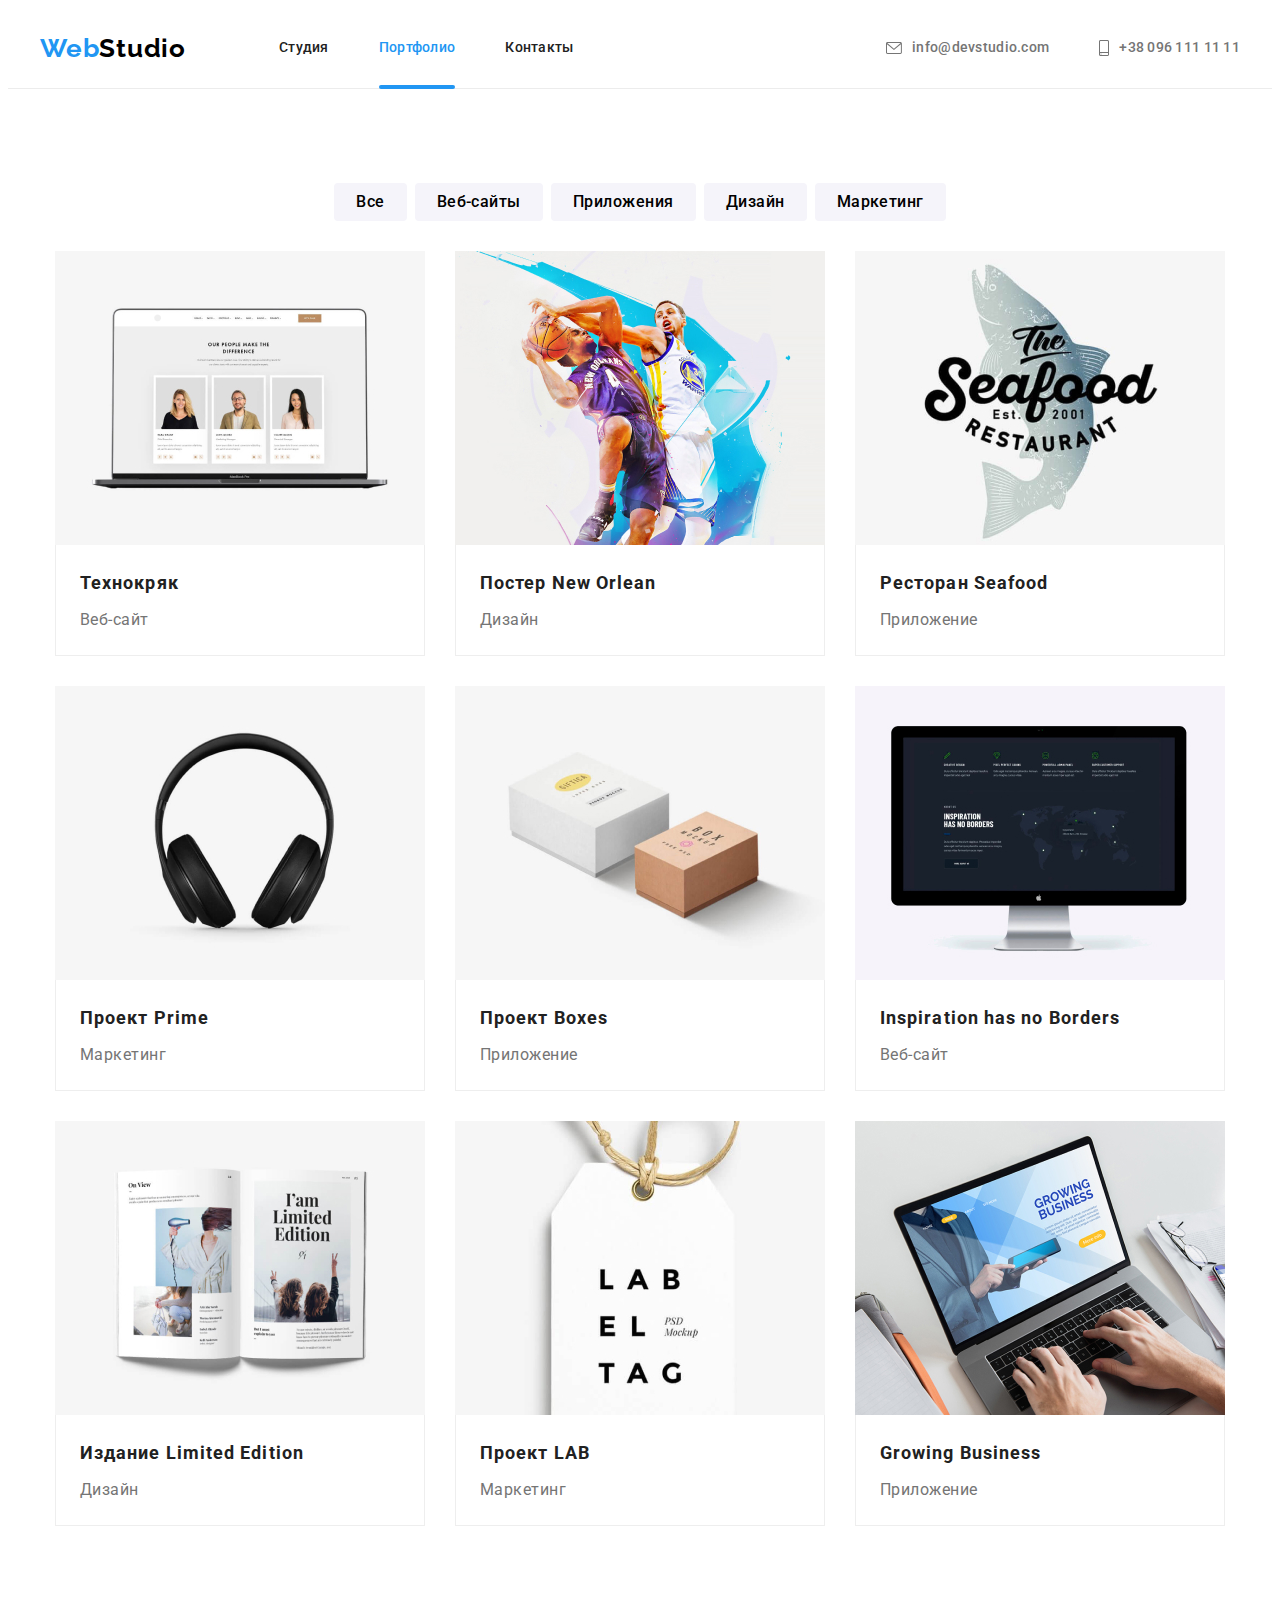
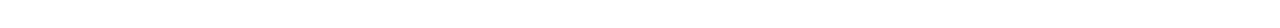
==== commit f0be8d8a: "Адаптую хедер у портфоліо" ====
--- a/portfolio.html
+++ b/portfolio.html
@@ -25,57 +25,111 @@
 
     <!--Styles-->
     <!-- <link rel="stylesheet" href="./css/styles.css" /> -->
-    <link rel="stylesheet" href="./css/main.min.css">
+    <link rel="stylesheet" href="./css/main.min.css" />
   </head>
 
   <body>
     <!--Шапка сайта-->
-    <!-- <header class="header">
+    <header class="header">
       <div class="container header__container">
-        <a class="site-logo" href="./index.html"
-          ><span class="site-logo__web">Web</span>Studio</a
-        >
-        <nav>
+        <a class="site-logo" href="./index.html"><span class="site-logo__web">Web</span>Studio</a>
+        <nav class="navigation-list">
+          <!-- Site nav list -->
           <ul class="site-nav list">
             <li class="site-nav__item">
-              <a class="site-nav__link" href="./index.html">Студия</a>
-            </li>
-            <li class="site-nav__item">
-              <a
-                class="site-nav__link site-nav--portfolio current"
-                href="./portfolio.html"
+              <a class="link site-nav__link" href="./index.html">Студия</a>
+            </li>
+            <li class="link site-nav__item">
+              <a class="site-nav__link site-nav--portfolio current" href="./portfolio.html"
                 >Портфолио</a
               >
             </li>
             <li class="site-nav__item">
-              <a class="site-nav__link" href="">Контакты</a>
+              <a class="site-nav__link" href="#">Контакты</a>
             </li>
           </ul>
         </nav>
+
+        <!-- Виклик мобільної кнопки бургер -->
+        <button type="button" class="mobile-menu-btn" data-menu-open>
+          <svg class="mobile-menu-btn-icon" width="40" height="40">
+            <use href="./images/svg-icon/form-icon/form-sprite.svg#icon-menu-mobile"></use>
+          </svg>
+        </button>
+
+        <!-- Мобільна кнопка бургер -->
+        <div class="mobile-menu" data-menu>
+          <div class="container mobile-menu-container">
+            <button type="button" class="mobile-menu__close-btn" data-menu-close>
+              <svg class="mobile-menu__close-icon" width="40" height="40">
+                <use href="./images/svg-icon/form-icon/form-sprite.svg#icon-close"></use>
+              </svg>
+            </button>
+
+            <!-- Посилання на сторінку -->
+            <ul class="list mobile-menu__list">
+              <li class="mobile-menu__item">
+                <a href="./index.html" class="link mobile-menu__link">Студия</a>
+              </li>
+              <li class="mobile-menu__item">
+                <a href="./portfolio.html" class="link mobile-menu__link">Портфолио</a>
+              </li>
+              <li class="mobile-menu__item">
+                <a href="#" class="link mobile-menu__link">Контакты</a>
+              </li>
+            </ul>
+
+            <!--  Посилання - Контакти -->
+            <ul class="list mobile-menu__contact-list">
+              <li class="link mobile-menu__contact-item">
+                <a class="mobile-menu__tel-link" href="tel:+380961111111">+38 096 111 11 11</a>
+              </li>
+              <li class="link mobile-menu__contact-item">
+                <a class="mobile-menu__mail-link" href="mailto:info@devstudio.com"
+                  >info@devstudio.com</a
+                >
+              </li>
+            </ul>
+
+            <!-- Посилання на соціальні мережі -->
+            <ul class="list mobile-menu__social-list">
+              <li class="mobile-menu__social-item">
+                <a href="#" class="link mobile-menu__social-link">Instagram</a>
+              </li>
+              <li class="mobile-menu__social-item">
+                <a href="#" class="link mobile-menu__social-link">Twitter</a>
+              </li>
+              <li class="mobile-menu__social-item">
+                <a href="#" class="link mobile-menu__social-link">Facebook</a>
+              </li>
+              <li class="mobile-menu__social-item">
+                <a href="#" class="link mobile-menu__social-link">LinkedIn</a>
+              </li>
+            </ul>
+          </div>
+        </div>
+
+        <!-- Auth nav list -->
         <ul class="auth-nav list">
-          <li class="auth-nav__item--mail">
+          <li class="auth-nav__item-mail">
             <a class="auth-nav__link" href="mailto:info@devstudio.com">
               <svg class="auth-nav__icon" width="16" height="12">
-                <use
-                  href="./images/svg-icon/icons/sprite.svg#icon-envelope"
-                ></use>
+                <use href="./images/svg-icon/icons/sprite.svg#icon-envelope"></use>
               </svg>
               info@devstudio.com
             </a>
           </li>
-          <li class="auth-nav__item--tel">
+          <li class="auth-nav__item-tel">
             <a class="auth-nav__link" href="tel:+380961111111">
-              <svg class="auth-nav__icon" width="10" height="32">
-                <use
-                  href="./images/svg-icon/icons/sprite.svg#icon-smartphone"
-                ></use>
+              <svg class="auth-nav__icon" width="10" height="16">
+                <use href="./images/svg-icon/icons/sprite.svg#icon-smartphone"></use>
               </svg>
               +38 096 111 11 11</a
             >
           </li>
         </ul>
       </div>
-    </header> -->
+    </header>
 
     <main>
       <section class="section">
@@ -83,29 +137,19 @@
           <h2 class="vissual-hidden">Кнопки навигации</h2>
           <ul class="list porfolio-navigation-list">
             <li class="portfolio-navigation-item">
-              <button class="porfolio-navigation-buttom" type="button">
-                Все
-              </button>
+              <button class="porfolio-navigation-buttom" type="button">Все</button>
             </li>
             <li class="portfolio-navigation-item">
-              <button class="porfolio-navigation-buttom" type="button">
-                Веб-сайты
-              </button>
+              <button class="porfolio-navigation-buttom" type="button">Веб-сайты</button>
             </li>
             <li class="portfolio-navigation-item">
-              <button class="porfolio-navigation-buttom" type="button">
-                Приложения
-              </button>
+              <button class="porfolio-navigation-buttom" type="button">Приложения</button>
             </li>
             <li class="portfolio-navigation-item">
-              <button class="porfolio-navigation-buttom" type="button">
-                Дизайн
-              </button>
+              <button class="porfolio-navigation-buttom" type="button">Дизайн</button>
             </li>
             <li class="portfolio-navigation-item">
-              <button class="porfolio-navigation-buttom" type="button">
-                Маркетинг
-              </button>
+              <button class="porfolio-navigation-buttom" type="button">Маркетинг</button>
             </li>
           </ul>
 
@@ -115,30 +159,39 @@
               <a class="portfolio-list-link" href="#">
                 <div class="img-container">
                   <picture>
-                    <source 
-                    srcset="./images/portfolio-images/Технокряк-deck.jpg 1x, ./images/portfolio-images/Технокряк@2x-deck.jpg 2x" 
-                    media="(min-width: 1200px)"
-                    />
-                    <source 
-                    srcset="./images/portfolio-images/Технокряк-tablet.jpg 1x, ./images/portfolio-images/Технокряк@2x-tablet.jpg 2x" 
-                    media="(min-width: 768px)"
-                    />
-                    <source 
-                    srcset="./images/portfolio-images/Технокряк-mobile.jpg, ./images/portfolio-images/Технокряк@2x-mobile.jpg 2x" 
-                    media="(max-width: 767px)"
-                    />
-                  <img
-                    class="portfolio-img"
-                    src="./images/portfolio-images/Технокряк-deck.jpg"
-                    alt="Технокряк"
-                    width="370"
-                    height="294"
-                  />
-                </picture>
-                  <p class="portfolio-text">
-                    Ресурс предлагает комплексные предложения с разным уровнем
-                    функционала и сервисов. Все это позволит посетителю получить
-                    исчерпывающие сведения о компании или частном лице.
+                    <source
+                      srcset="
+                        ./images/portfolio-images/Технокряк-deck.jpg    1x,
+                        ./images/portfolio-images/Технокряк@2x-deck.jpg 2x
+                      "
+                      media="(min-width: 1200px)"
+                    />
+                    <source
+                      srcset="
+                        ./images/portfolio-images/Технокряк-tablet.jpg    1x,
+                        ./images/portfolio-images/Технокряк@2x-tablet.jpg 2x
+                      "
+                      media="(min-width: 768px)"
+                    />
+                    <source
+                      srcset="
+                        ./images/portfolio-images/Технокряк-mobile.jpg,
+                        ./images/portfolio-images/Технокряк@2x-mobile.jpg 2x
+                      "
+                      media="(max-width: 767px)"
+                    />
+                    <img
+                      class="portfolio-img"
+                      src="./images/portfolio-images/Технокряк-deck.jpg"
+                      alt="Технокряк"
+                      width="370"
+                      height="294"
+                    />
+                  </picture>
+                  <p class="portfolio-text">
+                    Ресурс предлагает комплексные предложения с разным уровнем функционала и
+                    сервисов. Все это позволит посетителю получить исчерпывающие сведения о компании
+                    или частном лице.
                   </p>
                 </div>
                 <div class="border-size">
@@ -152,36 +205,43 @@
               <a class="portfolio-list-link" href="#">
                 <div class="img-container">
                   <picture>
-                    <source 
-                    srcset="./images/portfolio-images/Постер-deck.jpg 1x, ./images/portfolio-images/Постер@2x-deck.jpg 2x" 
-                    media="(min-width: 1200px)"
-                    />
-                    <source 
-                    srcset="./images/portfolio-images/Постер-tablet.jpg 1x, ./images/portfolio-images/Постер@2x-tablet.jpg 2x" 
-                    media="(min-width: 768px)"
-                    />
-                    <source 
-                    srcset="./images/portfolio-images/Постер-mobile.jpg, ./images/portfolio-images/Постер@2x-mobile.jpg 2x" 
-                    media="(max-width: 767px)"
-                    />
-                  <img
-                    class="portfolio-img"
-                    src="./images/portfolio-images/Постер-deck.jpg"
-                    alt="Постер New Orlean vs Golden Star"
-                    width="370"
-                    height="294"
-                  />
-                </picture>
-                  <p class="portfolio-text">
-                    Ресурс предлагает комплексные предложения с разным уровнем
-                    функционала и сервисов. Все это позволит посетителю получить
-                    исчерпывающие сведения о компании или частном лице.
-                  </p>
-                </div>
-                <div class="border-size">
-                  <h3 class="project-name">
-                    Постер <span lang="en">New Orlean</span>
-                  </h3>
+                    <source
+                      srcset="
+                        ./images/portfolio-images/Постер-deck.jpg    1x,
+                        ./images/portfolio-images/Постер@2x-deck.jpg 2x
+                      "
+                      media="(min-width: 1200px)"
+                    />
+                    <source
+                      srcset="
+                        ./images/portfolio-images/Постер-tablet.jpg    1x,
+                        ./images/portfolio-images/Постер@2x-tablet.jpg 2x
+                      "
+                      media="(min-width: 768px)"
+                    />
+                    <source
+                      srcset="
+                        ./images/portfolio-images/Постер-mobile.jpg,
+                        ./images/portfolio-images/Постер@2x-mobile.jpg 2x
+                      "
+                      media="(max-width: 767px)"
+                    />
+                    <img
+                      class="portfolio-img"
+                      src="./images/portfolio-images/Постер-deck.jpg"
+                      alt="Постер New Orlean vs Golden Star"
+                      width="370"
+                      height="294"
+                    />
+                  </picture>
+                  <p class="portfolio-text">
+                    Ресурс предлагает комплексные предложения с разным уровнем функционала и
+                    сервисов. Все это позволит посетителю получить исчерпывающие сведения о компании
+                    или частном лице.
+                  </p>
+                </div>
+                <div class="border-size">
+                  <h3 class="project-name">Постер <span lang="en">New Orlean</span></h3>
                   <p class="project-class">Дизайн</p>
                 </div>
               </a>
@@ -191,36 +251,43 @@
               <a class="portfolio-list-link" href="#">
                 <div class="img-container">
                   <picture>
-                    <source 
-                    srcset="./images/portfolio-images/Seafood-deck.jpg 1x, ./images/portfolio-images/Seafood@2x-deck.jpg 2x" 
-                    media="(min-width: 1200px)"
-                    />
-                    <source 
-                    srcset="./images/portfolio-images/Seafood-tablet.jpg 1x, ./images/portfolio-images/Seafood@2x-tablet.jpg 2x" 
-                    media="(min-width: 768px)"
-                    />
-                    <source 
-                    srcset="./images/portfolio-images/Seafood-mobile.jpg, ./images/portfolio-images/Seafood@2x-mobile.jpg 2x" 
-                    media="(max-width: 767px)"
-                    />
-                  <img
-                    class="portfolio-img"
-                    src="./images/portfolio-images/Seafood-deck.jpg"
-                    alt="Ресторан Seafood"
-                    width="370"
-                    height="294"
-                  />
-                </picture>
-                  <p class="portfolio-text">
-                    Ресурс предлагает комплексные предложения с разным уровнем
-                    функционала и сервисов. Все это позволит посетителю получить
-                    исчерпывающие сведения о компании или частном лице.
-                  </p>
-                </div>
-                <div class="border-size">
-                  <h3 class="project-name">
-                    Ресторан <span lang="en">Seafood</span>
-                  </h3>
+                    <source
+                      srcset="
+                        ./images/portfolio-images/Seafood-deck.jpg    1x,
+                        ./images/portfolio-images/Seafood@2x-deck.jpg 2x
+                      "
+                      media="(min-width: 1200px)"
+                    />
+                    <source
+                      srcset="
+                        ./images/portfolio-images/Seafood-tablet.jpg    1x,
+                        ./images/portfolio-images/Seafood@2x-tablet.jpg 2x
+                      "
+                      media="(min-width: 768px)"
+                    />
+                    <source
+                      srcset="
+                        ./images/portfolio-images/Seafood-mobile.jpg,
+                        ./images/portfolio-images/Seafood@2x-mobile.jpg 2x
+                      "
+                      media="(max-width: 767px)"
+                    />
+                    <img
+                      class="portfolio-img"
+                      src="./images/portfolio-images/Seafood-deck.jpg"
+                      alt="Ресторан Seafood"
+                      width="370"
+                      height="294"
+                    />
+                  </picture>
+                  <p class="portfolio-text">
+                    Ресурс предлагает комплексные предложения с разным уровнем функционала и
+                    сервисов. Все это позволит посетителю получить исчерпывающие сведения о компании
+                    или частном лице.
+                  </p>
+                </div>
+                <div class="border-size">
+                  <h3 class="project-name">Ресторан <span lang="en">Seafood</span></h3>
                   <p class="project-class">Приложение</p>
                 </div>
               </a>
@@ -230,36 +297,43 @@
               <a class="portfolio-list-link" href="#">
                 <div class="img-container">
                   <picture>
-                    <source 
-                    srcset="./images/portfolio-images/Prime-deck.jpg 1x, ./images/portfolio-images/Prime@2x-deck.jpg 2x" 
-                    media="(min-width: 1200px)"
-                    />
-                    <source 
-                    srcset="./images/portfolio-images/Prime-tablet.jpg 1x, ./images/portfolio-images/Prime@2x-tablet.jpg 2x" 
-                    media="(min-width: 768px)"
-                    />
-                    <source 
-                    srcset="./images/portfolio-images/Prime-mobile.jpg, ./images/portfolio-images/Prime@2x-mobile.jpg 2x" 
-                    media="(max-width: 767px)"
-                    />
-                  <img
-                    class="portfolio-img"
-                    src="./images/portfolio-images/Prime-deck.jpg"
-                    alt="Проект Prime"
-                    width="370"
-                    height="294"
-                  />
-                </picture>
-                  <p class="portfolio-text">
-                    Ресурс предлагает комплексные предложения с разным уровнем
-                    функционала и сервисов. Все это позволит посетителю получить
-                    исчерпывающие сведения о компании или частном лице.
-                  </p>
-                </div>
-                <div class="border-size">
-                  <h3 class="project-name">
-                    Проект <span lang="en">Prime</span>
-                  </h3>
+                    <source
+                      srcset="
+                        ./images/portfolio-images/Prime-deck.jpg    1x,
+                        ./images/portfolio-images/Prime@2x-deck.jpg 2x
+                      "
+                      media="(min-width: 1200px)"
+                    />
+                    <source
+                      srcset="
+                        ./images/portfolio-images/Prime-tablet.jpg    1x,
+                        ./images/portfolio-images/Prime@2x-tablet.jpg 2x
+                      "
+                      media="(min-width: 768px)"
+                    />
+                    <source
+                      srcset="
+                        ./images/portfolio-images/Prime-mobile.jpg,
+                        ./images/portfolio-images/Prime@2x-mobile.jpg 2x
+                      "
+                      media="(max-width: 767px)"
+                    />
+                    <img
+                      class="portfolio-img"
+                      src="./images/portfolio-images/Prime-deck.jpg"
+                      alt="Проект Prime"
+                      width="370"
+                      height="294"
+                    />
+                  </picture>
+                  <p class="portfolio-text">
+                    Ресурс предлагает комплексные предложения с разным уровнем функционала и
+                    сервисов. Все это позволит посетителю получить исчерпывающие сведения о компании
+                    или частном лице.
+                  </p>
+                </div>
+                <div class="border-size">
+                  <h3 class="project-name">Проект <span lang="en">Prime</span></h3>
                   <p class="project-class">Маркетинг</p>
                 </div>
               </a>
@@ -269,36 +343,43 @@
               <a class="portfolio-list-link" href="#">
                 <div class="img-container">
                   <picture>
-                    <source 
-                    srcset="./images/portfolio-images/Boxes-deck.jpg 1x, ./images/portfolio-images/Boxes@2x-deck.jpg 2x" 
-                    media="(min-width: 1200px)"
-                    />
-                    <source 
-                    srcset="./images/portfolio-images/Boxes-tablet.jpg 1x, ./images/portfolio-images/Boxes@2x-tablet.jpg 2x" 
-                    media="(min-width: 768px)"
-                    />
-                    <source 
-                    srcset="./images/portfolio-images/Boxes-mobile.jpg, ./images/portfolio-images/Boxes@2x-mobile.jpg 2x" 
-                    media="(max-width: 767px)"
-                    />
-                  <img
-                    class="portfolio-img"
-                    src="./images/portfolio-images/Boxes-deck.jpg"
-                    alt="Проект Boxes"
-                    width="370"
-                    height="294"
-                  />
-                </picture>
-                  <p class="portfolio-text">
-                    Ресурс предлагает комплексные предложения с разным уровнем
-                    функционала и сервисов. Все это позволит посетителю получить
-                    исчерпывающие сведения о компании или частном лице.
-                  </p>
-                </div>
-                <div class="border-size">
-                  <h3 class="project-name">
-                    Проект <span lang="en">Boxes</span>
-                  </h3>
+                    <source
+                      srcset="
+                        ./images/portfolio-images/Boxes-deck.jpg    1x,
+                        ./images/portfolio-images/Boxes@2x-deck.jpg 2x
+                      "
+                      media="(min-width: 1200px)"
+                    />
+                    <source
+                      srcset="
+                        ./images/portfolio-images/Boxes-tablet.jpg    1x,
+                        ./images/portfolio-images/Boxes@2x-tablet.jpg 2x
+                      "
+                      media="(min-width: 768px)"
+                    />
+                    <source
+                      srcset="
+                        ./images/portfolio-images/Boxes-mobile.jpg,
+                        ./images/portfolio-images/Boxes@2x-mobile.jpg 2x
+                      "
+                      media="(max-width: 767px)"
+                    />
+                    <img
+                      class="portfolio-img"
+                      src="./images/portfolio-images/Boxes-deck.jpg"
+                      alt="Проект Boxes"
+                      width="370"
+                      height="294"
+                    />
+                  </picture>
+                  <p class="portfolio-text">
+                    Ресурс предлагает комплексные предложения с разным уровнем функционала и
+                    сервисов. Все это позволит посетителю получить исчерпывающие сведения о компании
+                    или частном лице.
+                  </p>
+                </div>
+                <div class="border-size">
+                  <h3 class="project-name">Проект <span lang="en">Boxes</span></h3>
                   <p class="project-class">Приложение</p>
                 </div>
               </a>
@@ -308,36 +389,43 @@
               <a class="portfolio-list-link" href="#">
                 <div class="img-container">
                   <picture>
-                    <source 
-                    srcset="./images/portfolio-images/Inspiration-deck.jpg 1x, ./images/portfolio-images/Inspiration@2x-deck.jpg 2x" 
-                    media="(min-width: 1200px)"
-                    />
-                    <source 
-                    srcset="./images/portfolio-images/Inspiration-tablet.jpg 1x, ./images/portfolio-images/Inspiration@2x-tablet.jpg 2x" 
-                    media="(min-width: 768px)"
-                    />
-                    <source 
-                    srcset="./images/portfolio-images/Inspiration-mobile.jpg, ./images/portfolio-images/Inspiration@2x-mobile.jpg 2x" 
-                    media="(max-width: 767px)"
-                    />
-                  <img
-                    class="portfolio-img"
-                    src="./images/portfolio-images/Inspiration-deck.jpg"
-                    alt="Inspiration has no Borders"
-                    width="370"
-                    height="294"
-                  />
-                </picture>
-                  <p class="portfolio-text">
-                    Ресурс предлагает комплексные предложения с разным уровнем
-                    функционала и сервисов. Все это позволит посетителю получить
-                    исчерпывающие сведения о компании или частном лице.
-                  </p>
-                </div>
-                <div class="border-size">
-                  <h3 class="project-name" lang="en">
-                    Inspiration has no Borders
-                  </h3>
+                    <source
+                      srcset="
+                        ./images/portfolio-images/Inspiration-deck.jpg    1x,
+                        ./images/portfolio-images/Inspiration@2x-deck.jpg 2x
+                      "
+                      media="(min-width: 1200px)"
+                    />
+                    <source
+                      srcset="
+                        ./images/portfolio-images/Inspiration-tablet.jpg    1x,
+                        ./images/portfolio-images/Inspiration@2x-tablet.jpg 2x
+                      "
+                      media="(min-width: 768px)"
+                    />
+                    <source
+                      srcset="
+                        ./images/portfolio-images/Inspiration-mobile.jpg,
+                        ./images/portfolio-images/Inspiration@2x-mobile.jpg 2x
+                      "
+                      media="(max-width: 767px)"
+                    />
+                    <img
+                      class="portfolio-img"
+                      src="./images/portfolio-images/Inspiration-deck.jpg"
+                      alt="Inspiration has no Borders"
+                      width="370"
+                      height="294"
+                    />
+                  </picture>
+                  <p class="portfolio-text">
+                    Ресурс предлагает комплексные предложения с разным уровнем функционала и
+                    сервисов. Все это позволит посетителю получить исчерпывающие сведения о компании
+                    или частном лице.
+                  </p>
+                </div>
+                <div class="border-size">
+                  <h3 class="project-name" lang="en">Inspiration has no Borders</h3>
                   <p class="project-class">Веб-сайт</p>
                 </div>
               </a>
@@ -347,36 +435,43 @@
               <a class="portfolio-list-link" href="#">
                 <div class="img-container">
                   <picture>
-                    <source 
-                    srcset="./images/portfolio-images/Издание-deck.jpg 1x, ./images/portfolio-images/Издание@2x-deck.jpg 2x" 
-                    media="(min-width: 1200px)"
-                    />
-                    <source 
-                    srcset="./images/portfolio-images/Издание-tablet.jpg 1x, ./images/portfolio-images/Издание@2x-tablet.jpg 2x" 
-                    media="(min-width: 768px)"
-                    />
-                    <source 
-                    srcset="./images/portfolio-images/Издание-mobile.jpg, ./images/portfolio-images/Издание@2x-mobile.jpg 2x" 
-                    media="(max-width: 767px)"
-                    />
-                  <img
-                    class="portfolio-img"
-                    src="./images/portfolio-images/Издание-deck.jpg"
-                    alt="Издание Limited Edition"
-                    width="370"
-                    height="294"
-                  />
-                </picture>
-                  <p class="portfolio-text">
-                    Ресурс предлагает комплексные предложения с разным уровнем
-                    функционала и сервисов. Все это позволит посетителю получить
-                    исчерпывающие сведения о компании или частном лице.
-                  </p>
-                </div>
-                <div class="border-size">
-                  <h3 class="project-name">
-                    Издание <span lang="en">Limited Edition</span>
-                  </h3>
+                    <source
+                      srcset="
+                        ./images/portfolio-images/Издание-deck.jpg    1x,
+                        ./images/portfolio-images/Издание@2x-deck.jpg 2x
+                      "
+                      media="(min-width: 1200px)"
+                    />
+                    <source
+                      srcset="
+                        ./images/portfolio-images/Издание-tablet.jpg    1x,
+                        ./images/portfolio-images/Издание@2x-tablet.jpg 2x
+                      "
+                      media="(min-width: 768px)"
+                    />
+                    <source
+                      srcset="
+                        ./images/portfolio-images/Издание-mobile.jpg,
+                        ./images/portfolio-images/Издание@2x-mobile.jpg 2x
+                      "
+                      media="(max-width: 767px)"
+                    />
+                    <img
+                      class="portfolio-img"
+                      src="./images/portfolio-images/Издание-deck.jpg"
+                      alt="Издание Limited Edition"
+                      width="370"
+                      height="294"
+                    />
+                  </picture>
+                  <p class="portfolio-text">
+                    Ресурс предлагает комплексные предложения с разным уровнем функционала и
+                    сервисов. Все это позволит посетителю получить исчерпывающие сведения о компании
+                    или частном лице.
+                  </p>
+                </div>
+                <div class="border-size">
+                  <h3 class="project-name">Издание <span lang="en">Limited Edition</span></h3>
                   <p class="project-class">Дизайн</p>
                 </div>
               </a>
@@ -386,36 +481,43 @@
               <a class="portfolio-list-link" href="#">
                 <div class="img-container">
                   <picture>
-                    <source 
-                    srcset="./images/portfolio-images/LAB-deck.jpg 1x, ./images/portfolio-images/LAB@2x-deck.jpg 2x" 
-                    media="(min-width: 1200px)"
-                    />
-                    <source 
-                    srcset="./images/portfolio-images/LAB-tablet.jpg 1x, ./images/portfolio-images/LAB@2x-tablet.jpg 2x" 
-                    media="(min-width: 768px)"
-                    />
-                    <source 
-                    srcset="./images/portfolio-images/LAB-mobile.jpg, ./images/portfolio-images/LAB@2x-mobile.jpg 2x" 
-                    media="(max-width: 767px)"
-                    />
-                  <img
-                    class="portfolio-img"
-                    src="./images/portfolio-images/LAB-deck.jpg"
-                    alt="Проект LAB"
-                    width="370"
-                    height="294"
-                  />
-                </picture>
-                  <p class="portfolio-text">
-                    Ресурс предлагает комплексные предложения с разным уровнем
-                    функционала и сервисов. Все это позволит посетителю получить
-                    исчерпывающие сведения о компании или частном лице.
-                  </p>
-                </div>
-                <div class="border-size">
-                  <h3 class="project-name">
-                    Проект <span lang="en">LAB</span>
-                  </h3>
+                    <source
+                      srcset="
+                        ./images/portfolio-images/LAB-deck.jpg    1x,
+                        ./images/portfolio-images/LAB@2x-deck.jpg 2x
+                      "
+                      media="(min-width: 1200px)"
+                    />
+                    <source
+                      srcset="
+                        ./images/portfolio-images/LAB-tablet.jpg    1x,
+                        ./images/portfolio-images/LAB@2x-tablet.jpg 2x
+                      "
+                      media="(min-width: 768px)"
+                    />
+                    <source
+                      srcset="
+                        ./images/portfolio-images/LAB-mobile.jpg,
+                        ./images/portfolio-images/LAB@2x-mobile.jpg 2x
+                      "
+                      media="(max-width: 767px)"
+                    />
+                    <img
+                      class="portfolio-img"
+                      src="./images/portfolio-images/LAB-deck.jpg"
+                      alt="Проект LAB"
+                      width="370"
+                      height="294"
+                    />
+                  </picture>
+                  <p class="portfolio-text">
+                    Ресурс предлагает комплексные предложения с разным уровнем функционала и
+                    сервисов. Все это позволит посетителю получить исчерпывающие сведения о компании
+                    или частном лице.
+                  </p>
+                </div>
+                <div class="border-size">
+                  <h3 class="project-name">Проект <span lang="en">LAB</span></h3>
                   <p class="project-class">Маркетинг</p>
                 </div>
               </a>
@@ -425,30 +527,39 @@
               <a class="portfolio-list-link" href="#">
                 <div class="img-container">
                   <picture>
-                    <source 
-                    srcset="./images/portfolio-images/GrowingBusiness-deck.jpg 1x, ./images/portfolio-images/GrowingBusiness@2x-deck.jpg 2x" 
-                    media="(min-width: 1200px)"
-                    />
-                    <source 
-                    srcset="./images/portfolio-images/GrowingBusiness-tablet.jpg 1x, ./images/portfolio-images/GrowingBusiness@2x-tablet.jpg 2x" 
-                    media="(min-width: 768px)"
-                    />
-                    <source 
-                    srcset="./images/portfolio-images/GrowingBusiness-mobile.jpg, ./images/portfolio-images/GrowingBusiness@2x-mobile.jpg 2x" 
-                    media="(max-width: 767px)"
-                    />
-                  <img
-                    class="portfolio-img"
-                    src="./images/portfolio-images/GrowingBusiness-deck.jpg"
-                    alt="Growing Business"
-                    width="370"
-                    height="294"
-                  />
-                </picture>
-                  <p class="portfolio-text">
-                    Ресурс предлагает комплексные предложения с разным уровнем
-                    функционала и сервисов. Все это позволит посетителю получить
-                    исчерпывающие сведения о компании или частном лице.
+                    <source
+                      srcset="
+                        ./images/portfolio-images/GrowingBusiness-deck.jpg    1x,
+                        ./images/portfolio-images/GrowingBusiness@2x-deck.jpg 2x
+                      "
+                      media="(min-width: 1200px)"
+                    />
+                    <source
+                      srcset="
+                        ./images/portfolio-images/GrowingBusiness-tablet.jpg    1x,
+                        ./images/portfolio-images/GrowingBusiness@2x-tablet.jpg 2x
+                      "
+                      media="(min-width: 768px)"
+                    />
+                    <source
+                      srcset="
+                        ./images/portfolio-images/GrowingBusiness-mobile.jpg,
+                        ./images/portfolio-images/GrowingBusiness@2x-mobile.jpg 2x
+                      "
+                      media="(max-width: 767px)"
+                    />
+                    <img
+                      class="portfolio-img"
+                      src="./images/portfolio-images/GrowingBusiness-deck.jpg"
+                      alt="Growing Business"
+                      width="370"
+                      height="294"
+                    />
+                  </picture>
+                  <p class="portfolio-text">
+                    Ресурс предлагает комплексные предложения с разным уровнем функционала и
+                    сервисов. Все это позволит посетителю получить исчерпывающие сведения о компании
+                    или частном лице.
                   </p>
                 </div>
                 <div class="border-size">
@@ -577,5 +688,7 @@
         
       </div>
     </footer> -->
+ 
+    <script src="./js/menu.js"></script>
   </body>
 </html>
--- a/css/main.min.css
+++ b/css/main.min.css
@@ -1,2 +1,2 @@
-:root{--main-font: "Roboto", sans-serif;--secondary-font: "Raleway", sans-serif;--accent-color: #2196f3;--duration: 250ms;--timing-function: cubic-bezier(0.4, 0, 0.2, 1);--gallery-list-gap: 30px}.vissual-hidden{position:absolute;white-space:nowrap;width:1px;height:1px;overflow:hidden;border:0;padding:0;margin:-1px;clip:rect(0 0 0 0);-webkit-clip-path:inset(50%);clip-path:inset(50%)}body{background:#ffffff;font-family:var(--main-font);color:#212121}.section{padding-top:60px;padding-bottom:60px}@media screen and (min-width: 1200px){.section{padding-top:94px;padding-bottom:94px}}img{display:block;max-width:100%;height:auto}.list{list-style:none;margin:0;padding:0}.link{text-decoration:none}h1,h2,h3,p{margin:0}ul,ol{margin:0;padding:0}img{display:block;max-width:100%;height:auto}.container{padding-left:15px;padding-right:15px;margin-left:auto;margin-right:auto}@media screen and (min-width: 480px){.container{width:480px}}@media screen and (min-width: 768px){.container{width:768px}}@media screen and (min-width: 1200px){.container{width:1200px}}.buttom-order{font-weight:700;font-size:16px;line-height:1.87;letter-spacing:0.06em;color:#ffffff;background:#2196f3;-webkit-box-shadow:0px 4px 4px rgba(0,0,0,0.15);box-shadow:0px 4px 4px rgba(0,0,0,0.15);border-radius:4px;cursor:pointer;padding:10px 32px;margin-right:auto;margin-left:auto;margin-top:30px;min-width:200px;min-height:50px;max-width:220px;border:none}.buttom-order:hover,.buttom-order:focus{background-color:#188ce8;-webkit-transition:-webkit-transform var(--duration) var(--timing-function);transition:-webkit-transform var(--duration) var(--timing-function);transition:transform var(--duration) var(--timing-function);transition:transform var(--duration) var(--timing-function), -webkit-transform var(--duration) var(--timing-function)}.socials__list{display:-webkit-box;display:-ms-flexbox;display:flex;-webkit-box-pack:center;-ms-flex-pack:center;justify-content:center;-webkit-box-align:center;-ms-flex-align:center;align-items:center}.social__link{width:44px;height:44px;background-color:#ffffff;border-radius:50%;display:-webkit-box;display:-ms-flexbox;display:flex;-webkit-box-align:center;-ms-flex-align:center;align-items:center;-webkit-box-pack:center;-ms-flex-pack:center;justify-content:center;-webkit-transition:background-color var(--duration) var(--timing-function);transition:background-color var(--duration) var(--timing-function)}.social__link:hover,.social__link:focus{background-color:#2196f3;-webkit-transition:background-color var(--duration) var(--timing-function);transition:background-color var(--duration) var(--timing-function)}.social__link:hover .socials__icon,.social__link:focus .socials__icon{fill:#ffffff;-webkit-transition:fill var(--duration) var(--timing-function);transition:fill var(--duration) var(--timing-function)}.socials__item{margin-right:10px}.socials__item:last-child{margin-right:0}.socials__icon{fill:#afb1b8}.site-logo{font-family:var(--secondary-font);font-weight:700;font-size:26px;line-height:1.19;letter-spacing:0.03em;color:#000000;text-decoration:none}.site-logo__web{color:#2196f3}.site-logo__studio{font-weight:700;font-size:26px;line-height:1.19;letter-spacing:0.03em;color:#ffffff}@media screen and (min-width: 768px){.site-logo{margin-right:88px}}@media screen and (min-width: 1200px){.site-logo{margin-right:93px}.site-logo__footer{margin-right:0;margin-bottom:20px;display:block}}.backdrop{position:fixed;background-color:rgba(0,0,0,0.2);width:100%;height:100%;top:0;left:0;-webkit-transition:opacity var(--duration) var(--timing-function),visibility var(--duration) var(--timing-function);transition:opacity var(--duration) var(--timing-function),visibility var(--duration) var(--timing-function);z-index:3}.backdrop.is-hidden{opacity:0;pointer-events:none;visibility:hidden}.modal-wrapper{position:absolute;background-color:#ffffff;width:528px;height:581px;padding:40px;border-radius:4px;-webkit-transform:translate(-50%, -50%);transform:translate(-50%, -50%);-webkit-box-shadow:0px 1px 3px rgba(0,0,0,0.12),0px 1px 1px rgba(0,0,0,0.14),0px 2px 1px rgba(0,0,0,0.2);box-shadow:0px 1px 3px rgba(0,0,0,0.12),0px 1px 1px rgba(0,0,0,0.14),0px 2px 1px rgba(0,0,0,0.2);left:50%;top:50%;-webkit-transform:translate(-50%, -50%) scale(1);transform:translate(-50%, -50%) scale(1);-webkit-transition:-webkit-transform var(--duration) var(--timing-function);transition:-webkit-transform var(--duration) var(--timing-function);transition:transform var(--duration) var(--timing-function);transition:transform var(--duration) var(--timing-function), -webkit-transform var(--duration) var(--timing-function)}.modal-btn{position:absolute;top:8px;right:8px;cursor:pointer;border:1px solid rgba(0,0,0,0.1);border-radius:50%;background:#ffffff;width:30px;height:30px;display:-webkit-box;display:-ms-flexbox;display:flex;-webkit-box-align:center;-ms-flex-align:center;align-items:center;-webkit-box-pack:center;-ms-flex-pack:center;justify-content:center;padding:0}.modal-btn:hover .modal-btn-focus,.modal-btn:focus .modal-btn-focus{fill:#2196f3}.modal-form{text-align:left;margin-top:0em}.form-head{font-weight:700;font-size:20px;line-height:1.15;text-align:center;letter-spacing:0.03em;color:#212121;margin-bottom:12px;display:block}.form-modal-group{display:block;margin-bottom:10px;position:relative}.form-modal-group:hover .form-modal-icon,.form-modal-group:focus .form-modal-icon{cursor:pointer;fill:#2196f3;-webkit-transition:fill var(--duration) var(--timing-function);transition:fill var(--duration) var(--timing-function)}.form-modal-group:focus-within .form-modal-icon{fill:var(--accent-color)}.form-modal-group:hover .form-message,.form-modal-group:focus .form-message{border:1px solid #2196f3;-webkit-transition:border-color var(--duration) var(--timing-function);transition:border-color var(--duration) var(--timing-function)}.form-modal-group:hover .form-message::-webkit-input-placeholder,.form-modal-group:focus .form-message::-webkit-input-placeholder{font-weight:400;font-size:14px;line-height:1.14;letter-spacing:0.01em;color:rgba(117,117,117,0.5);-webkit-transition:var(--duration) var(--timing-function);transition:var(--duration) var(--timing-function)}.form-modal-group:hover .form-message:-ms-input-placeholder,.form-modal-group:focus .form-message:-ms-input-placeholder{font-weight:400;font-size:14px;line-height:1.14;letter-spacing:0.01em;color:rgba(117,117,117,0.5);-webkit-transition:var(--duration) var(--timing-function);transition:var(--duration) var(--timing-function)}.form-modal-group:hover .form-message::-ms-input-placeholder,.form-modal-group:focus .form-message::-ms-input-placeholder{font-weight:400;font-size:14px;line-height:1.14;letter-spacing:0.01em;color:rgba(117,117,117,0.5);-webkit-transition:var(--duration) var(--timing-function);transition:var(--duration) var(--timing-function)}.form-modal-group:hover .form-message::placeholder,.form-modal-group:focus .form-message::placeholder{font-weight:400;font-size:14px;line-height:1.14;letter-spacing:0.01em;color:rgba(117,117,117,0.5);-webkit-transition:var(--duration) var(--timing-function);transition:var(--duration) var(--timing-function)}.form-modal-group:focus .form-modal-icon{color:var(--accent-color)}.form-modal-group-coment{margin-bottom:20px}.form-policy-group{display:block;margin-bottom:30px}.form-modal-icon{position:absolute;bottom:14px;left:10px;fill:#212121;-webkit-transition:fill var(--duration) var(--timing-function);transition:fill var(--duration) var(--timing-function)}.form-modal-label{font-weight:400;font-size:12px;line-height:1.17;letter-spacing:0.01em;color:#757575;display:block;margin-bottom:4px}.form-modal-input{width:100%;padding:11px 11px 11px 36px;cursor:pointer;border:1px solid rgba(33,33,33,0.2);border-radius:4px;outline:transparent}.form-modal-input:hover,.form-modal-input:focus{border:1px solid #2196f3;-webkit-transition:border-color var(--duration) var(--timing-function);transition:border-color var(--duration) var(--timing-function)}.form-modal-input:focus ~ .warning{opacity:1}.form-modal-input:focus+.form-modal-icon{fill:var(--accent-color)}.form-modal-input:focus{border:1px solid #2196f3;fill:var(--accent-color)}.form-modal-input:not(:placeholder-shown) ~ .warning{opacity:0}.form-modal-input:invalid ~ .error{opacity:1}.warning,.error{position:absolute;bottom:-14px;left:10px;width:90%;display:-webkit-box;display:-ms-flexbox;display:flex;-webkit-box-align:center;-ms-flex-align:center;align-items:center;-webkit-box-pack:justify;-ms-flex-pack:justify;justify-content:space-between;font-size:10px;-webkit-transition:var(--duration) var(--timing-function);transition:var(--duration) var(--timing-function)}.warning-icon,.error-icon{display:-webkit-inline-box;display:-ms-inline-flexbox;display:inline-flex;fill:currentColor}.error{color:#e22f37;opacity:0}.warning{color:#ffc039;opacity:0}.form-message{resize:none;width:100%;border-radius:4px;outline:transparent;cursor:pointer;padding:12px 16px;border:1px solid rgba(33,33,33,0.2)}.form-message::-webkit-input-placeholder{font-weight:400;font-size:12px;line-height:1.17;letter-spacing:0.01em;color:rgba(117,117,117,0.5);-webkit-transition:var(--duration) var(--timing-function);transition:var(--duration) var(--timing-function)}.form-message:-ms-input-placeholder{font-weight:400;font-size:12px;line-height:1.17;letter-spacing:0.01em;color:rgba(117,117,117,0.5);-webkit-transition:var(--duration) var(--timing-function);transition:var(--duration) var(--timing-function)}.form-message::-ms-input-placeholder{font-weight:400;font-size:12px;line-height:1.17;letter-spacing:0.01em;color:rgba(117,117,117,0.5);-webkit-transition:var(--duration) var(--timing-function);transition:var(--duration) var(--timing-function)}.form-message::placeholder{font-weight:400;font-size:12px;line-height:1.17;letter-spacing:0.01em;color:rgba(117,117,117,0.5);-webkit-transition:var(--duration) var(--timing-function);transition:var(--duration) var(--timing-function)}.form-message:focus{border:1px solid #2196f3}.form-policy-group{display:-webkit-box;display:-ms-flexbox;display:flex;-webkit-box-align:center;-ms-flex-align:center;align-items:center;-webkit-box-pack:center;-ms-flex-pack:center;justify-content:center}.custom-checkbox{width:16px;height:15px;display:-webkit-box;display:-ms-flexbox;display:flex;-webkit-box-align:center;-ms-flex-align:center;align-items:center;-webkit-box-pack:center;-ms-flex-pack:center;justify-content:center;outline:2px solid #212121;border-radius:1px;margin-right:7px;-webkit-transition:background-color var(--duration) var(--timing-function);transition:background-color var(--duration) var(--timing-function)}.custom-checkbox-icon{opacity:0;fill:#ffffff;-webkit-transition:opacity var(--duration) var(--timing-function);transition:opacity var(--duration) var(--timing-function)}.checkbox:checked+.custom-checkbox{background-color:var(--accent-color)}.checkbox:checked+.custom-checkbox{outline:2px solid #2196f3}.checkbox:hover+.custom-checkbox,.checkbox:focus+.custom-checkbox{outline:2px solid #2196f3}.checkbox:checked+.custom-checkbox .custom-checkbox-icon{opacity:1}.checkbox:hover+.custom-checkbox .custom-checkbox-icon,.checkbox:focus+.custom-checkbox .custom-checkbox-icon{opacity:1}.form-policy-desc{font-weight:400;font-size:14px;line-height:1.71;letter-spacing:0.03em;color:#757575}.form-policy-link{color:#2196f3}.submit-btn{margin-top:0;margin-bottom:40px;display:-webkit-box;display:-ms-flexbox;display:flex;-ms-flex-line-pack:center;align-content:center;-webkit-box-pack:center;-ms-flex-pack:center;justify-content:center}.contact-form{width:570px}.contact-form__group{margin-right:12px}.contact-form__name{font-weight:700;font-size:14px;line-height:16px;letter-spacing:0.03em;text-transform:uppercase;color:#ffffff;margin-bottom:20px}.contact-form__form{display:-webkit-box;display:-ms-flexbox;display:flex;text-align:center}.contact-form__input{background-color:transparent;width:358px;cursor:pointer;border:1px solid rgba(255,255,255,0.3);-webkit-filter:drop-shadow(0px 4px 4px rgba(0,0,0,0.15));filter:drop-shadow(0px 4px 4px rgba(0,0,0,0.15));border-radius:4px;padding-left:16px;padding-top:15px;padding-bottom:15px;outline:none;font-weight:400;font-size:16px;line-height:20px;display:-webkit-box;display:-ms-flexbox;display:flex;-webkit-box-align:center;-ms-flex-align:center;align-items:center;letter-spacing:0.03em;color:#fff}.contact-form__input::-webkit-input-placeholder{font-weight:400;font-size:16px;line-height:20px;display:-webkit-box;display:flex;-webkit-box-align:center;align-items:center;letter-spacing:0.03em;color:rgba(255,255,255,0.6)}.contact-form__input:-ms-input-placeholder{font-weight:400;font-size:16px;line-height:20px;display:-ms-flexbox;display:flex;-ms-flex-align:center;align-items:center;letter-spacing:0.03em;color:rgba(255,255,255,0.6)}.contact-form__input::-ms-input-placeholder{font-weight:400;font-size:16px;line-height:20px;display:-ms-flexbox;display:flex;-ms-flex-align:center;align-items:center;letter-spacing:0.03em;color:rgba(255,255,255,0.6)}.contact-form__input::placeholder{font-weight:400;font-size:16px;line-height:20px;display:-webkit-box;display:-ms-flexbox;display:flex;-webkit-box-align:center;-ms-flex-align:center;align-items:center;letter-spacing:0.03em;color:rgba(255,255,255,0.6)}.contact-form__buttom{font-weight:700;font-size:16px;line-height:1.87;display:-webkit-box;display:-ms-flexbox;display:flex;-webkit-box-align:center;-ms-flex-align:center;align-items:center;text-align:center;letter-spacing:0.06em;border:none;color:#ffffff;background:#2196f3;-webkit-box-shadow:0px 4px 4px rgba(0,0,0,0.15);box-shadow:0px 4px 4px rgba(0,0,0,0.15);border-radius:4px;cursor:pointer;padding:10px 28px;min-height:50px;max-width:220px;min-width:200px}.contact-form__icon{fill:#ffff;right:18px;margin-left:10px}.porfolio-navigation-list{display:-webkit-box;display:-ms-flexbox;display:flex;-webkit-box-align:center;-ms-flex-align:center;align-items:center;-webkit-box-pack:center;-ms-flex-pack:center;justify-content:center;margin-bottom:34px}.portfolio-navigation-item{margin-right:8px}.portfolio-navigation-item:last-child{margin-right:0}.porfolio-navigation-buttom{font-family:var(--main-font);font-weight:500;font-size:16px;line-height:1.63;text-align:center;letter-spacing:0.03em;cursor:pointer;background:#f5f4fa;border-radius:4px;padding:6px 22px;border:none;-webkit-transition:color var(--duration) var(--timing-function),background-color var(--duration) var(--timing-function),-webkit-box-shadow var(--duration) var(--timing-function);transition:color var(--duration) var(--timing-function),background-color var(--duration) var(--timing-function),-webkit-box-shadow var(--duration) var(--timing-function);transition:color var(--duration) var(--timing-function),box-shadow var(--duration) var(--timing-function),background-color var(--duration) var(--timing-function);transition:color var(--duration) var(--timing-function),box-shadow var(--duration) var(--timing-function),background-color var(--duration) var(--timing-function),-webkit-box-shadow var(--duration) var(--timing-function)}.porfolio-navigation-buttom:hover,.porfolio-navigation-buttom:focus{color:#ffffff;background:#2196f3;-webkit-box-shadow:0px 3px 1px rgba(0,0,0,0.1),0px 1px 2px rgba(0,0,0,0.08),0px 2px 2px rgba(0,0,0,0.12);box-shadow:0px 3px 1px rgba(0,0,0,0.1),0px 1px 2px rgba(0,0,0,0.08),0px 2px 2px rgba(0,0,0,0.12);-webkit-transition:color var(--duration) var(--timing-function),background-color var(--duration) var(--timing-function),-webkit-box-shadow var(--duration) var(--timing-function);transition:color var(--duration) var(--timing-function),background-color var(--duration) var(--timing-function),-webkit-box-shadow var(--duration) var(--timing-function);transition:color var(--duration) var(--timing-function),box-shadow var(--duration) var(--timing-function),background-color var(--duration) var(--timing-function);transition:color var(--duration) var(--timing-function),box-shadow var(--duration) var(--timing-function),background-color var(--duration) var(--timing-function),-webkit-box-shadow var(--duration) var(--timing-function)}.header{position:relative;padding-top:10px;padding-bottom:10px;border-bottom-width:1px;border-bottom-style:solid;border-bottom-color:#ececec}.header__container{display:-webkit-box;display:-ms-flexbox;display:flex;-webkit-box-pack:justify;-ms-flex-pack:justify;justify-content:space-between;-webkit-box-align:center;-ms-flex-align:center;align-items:center}@media screen and (max-width: 767px){.site-nav{display:none}.auth-nav{display:none}.mobile-menu-btn{background-color:transparent;border:none;padding:0;line-height:0;cursor:pointer}.mobile-menu-btn:hover .mobile-menu-btn-icon{fill:#2196f3}.mobile-menu-btn:focus-within .mobile-menu-btn-icon{fill:#2196f3}.mobile-menu{position:absolute;top:0;left:0;width:100%;height:100vh;overflow:auto;opacity:0;visibility:hidden;pointer-events:none;background-color:#fff;-webkit-transition:opacity var(--duration) var(--timing-function),visibility var(--duration) var(--timing-function);transition:opacity var(--duration) var(--timing-function),visibility var(--duration) var(--timing-function)}.mobile-menu.is-open{opacity:1;visibility:visible;pointer-events:auto}.mobile-menu__close-btn{position:absolute;top:10px;right:15px;background-color:transparent;border:none;padding:0;line-height:0}.mobile-menu__close-btn:hover .mobile-menu__close-icon,.mobile-menu__close-btn:focus .mobile-menu__close-icon{fill:#2196f3;cursor:pointer}.mobile-menu-container{position:relative;padding-top:48px;padding-bottom:48px;z-index:100}.mobile-menu__list,.mobile-menu__contact-list,.mobile-menu__social-list{padding-left:40px;margin-bottom:48px}.mobile-menu__item{margin-bottom:32px}.mobile-menu__item:last-child{margin-bottom:300px}.mobile-menu__item:hover .mobile-menu__link,.mobile-menu__item:focus .mobile-menu__link{color:#2196f3}.mobile-menu__link{font-weight:500;font-size:40px;line-height:1.18;text-align:center;letter-spacing:0.02em;color:#212121;text-decoration:none}.mobile-menu__contact-item{margin-bottom:32px}.mobile-menu__contact-item:last-child{margin-bottom:64px}.mobile-menu__tel-link{font-weight:500;font-size:34px;line-height:1.18;letter-spacing:0.02em;color:#2196f3;text-decoration:none}.mobile-menu__mail-link{font-weight:500;font-size:24px;line-height:1.17;letter-spacing:0.02em;color:#757575;text-decoration:none}.mobile-menu__social-list{display:-webkit-box;display:-ms-flexbox;display:flex;-ms-flex-wrap:wrap;flex-wrap:wrap}.mobile-menu__social-link{font-weight:500;font-size:18px;line-height:1.22;letter-spacing:0.02em;color:#2196f3;text-decoration:none}.mobile-menu__social-item{padding-right:10px;margin-top:10px}.mobile-menu__social-item:not(:last-child){border-right:1px solid rgba(33,33,33,0.2);margin-right:10px}}@media screen and (min-width: 768px){.mobile-menu,.mobile-menu-btn{display:none}.header{display:-webkit-box;display:-ms-flexbox;display:flex;-webkit-box-align:center;-ms-flex-align:center;align-items:center;padding:0}.navigation-list{padding:0;margin:0}.site-nav{display:-webkit-box;display:-ms-flexbox;display:flex;-webkit-box-align:center;-ms-flex-align:center;align-items:center;-webkit-box-pack:center;-ms-flex-pack:center;justify-content:center}.site-nav__item{margin-right:50px}.site-nav__item:last-child{margin-right:0}.site-nav__link{font-weight:500;font-size:14px;line-height:1.14;letter-spacing:0.02em;text-decoration:none;color:#212121;padding-top:32px;padding-bottom:32px;display:block;position:relative;-webkit-transition:color var(--duration) var(--timing-function);transition:color var(--duration) var(--timing-function)}.site-nav__link:hover,.site-nav__link:focus{color:var(--accent-color);-webkit-transition:color var(--duration) var(--timing-function);transition:color var(--duration) var(--timing-function)}.site-nav__link.current::after{content:'';display:block;width:100%;height:4px;position:absolute;bottom:-1px;left:0;border-radius:2px;background-color:#2196f3}.site-nav__link--studio{color:#2196f3}.site-nav--portfolio{color:#2196f3}.auth-nav{margin-left:auto;display:-webkit-box;display:-ms-flexbox;display:flex;-ms-flex-wrap:wrap;flex-wrap:wrap;margin-left:84px}.auth-nav__link{font-weight:500;font-size:12px;line-height:1.17;letter-spacing:0.02em;color:#757575;text-decoration:none;display:block;display:-webkit-box;display:-ms-flexbox;display:flex;-webkit-box-align:center;-ms-flex-align:center;align-items:center;-webkit-box-pack:center;-ms-flex-pack:center;justify-content:center;-webkit-transition:color var(--duration) var(--timing-function);transition:color var(--duration) var(--timing-function)}.auth-nav__link:hover,.auth-nav__link:focus{color:var(--accent-color);-webkit-transition:color var(--duration) var(--timing-function);transition:color var(--duration) var(--timing-function)}.auth-nav__icon{fill:currentColor;margin-right:10px}.auth-nav__item-mail{margin-bottom:10px}.auth-nav__item-tel{padding:0;margin:0}}@media screen and (min-width: 1200px){.auth-nav{margin-left:auto;display:-webkit-box;display:-ms-flexbox;display:flex;-webkit-box-align:center;-ms-flex-align:center;align-items:center;justify-items:center;padding-top:0}.auth-nav__link{font-size:14px;line-height:1.14}.auth-nav__item-mail{margin-right:50px;margin-bottom:0}}.hero{background:#2f303a;padding-top:118px;padding-bottom:118px;text-align:center}.hero-head{font-weight:900;font-size:44px;line-height:1.36;letter-spacing:0.06em;text-transform:uppercase;color:#ffffff;width:696px;margin-left:auto;margin-right:auto}@media screen and (max-width: 767px){.hero-overlay{height:400px;max-width:480px;background-repeat:no-repeat;background-position:center;margin-left:auto;margin-right:auto;background-image:-webkit-gradient(linear, left top, right top, from(rgba(47,48,58,0.4)), to(rgba(47,48,58,0.4))),url("/images/hero-head-mobile.jpg");background-image:linear-gradient(to right, rgba(47,48,58,0.4), rgba(47,48,58,0.4)),url("/images/hero-head-mobile.jpg")}}@media screen and (max-width: 767px) and (min-device-pixel-ratio: 2), screen and (max-width: 767px) and (-webkit-min-device-pixel-ratio: 2), screen and (max-width: 767px) and (min-resolution: 192dpi), screen and (max-width: 767px) and (min-resolution: 2dppx){.hero-overlay{background-image:url("/images/hero-head@2x-mobile.jpg")}}@media screen and (min-width: 768px){.hero-overlay{height:400px;max-width:768px;background-image:-webkit-gradient(linear, left top, right top, from(rgba(47,48,58,0.4)), to(rgba(47,48,58,0.4))),url("/images/hero-head-tablet.jpg");background-image:linear-gradient(to right, rgba(47,48,58,0.4), rgba(47,48,58,0.4)),url("/images/hero-head-tablet.jpg")}}@media screen and (min-width: 768px) and (min-device-pixel-ratio: 2), screen and (min-width: 768px) and (-webkit-min-device-pixel-ratio: 2), screen and (min-width: 768px) and (min-resolution: 192dpi), screen and (min-width: 768px) and (min-resolution: 2dppx){.hero-overlay{background-image:url("/images/hero-head@2x-tablet.jpg")}}@media screen and (min-width: 1200px){.hero{padding-top:200px;padding-bottom:200px}.hero-overlay{height:600px;max-width:1600px;background-image:-webkit-gradient(linear, left top, right top, from(rgba(47,48,58,0.4)), to(rgba(47,48,58,0.4))),url("/images/hero-head-deck.jpg");background-image:linear-gradient(to right, rgba(47,48,58,0.4), rgba(47,48,58,0.4)),url("/images/hero-head-deck.jpg")}}@media screen and (min-width: 1200px) and (min-device-pixel-ratio: 2), screen and (min-width: 1200px) and (-webkit-min-device-pixel-ratio: 2), screen and (min-width: 1200px) and (min-resolution: 192dpi), screen and (min-width: 1200px) and (min-resolution: 2dppx){.hero-overlay{background-image:url("/images/hero-head@2x-deck.jpg")}}.peculiarities-title{font-weight:700;font-size:14px;line-height:1.14;letter-spacing:0.03em;text-transform:uppercase;margin-bottom:10px}.peculiarities-text{font-weight:400;font-size:14px;line-height:1.71;letter-spacing:0.03em;color:#757575}.icon-antenna::before{background-image:url(../images/svg-icon/antenna.svg)}.icon-clock::before{background-image:url(../images/svg-icon/clock.svg)}.icon-diagram::before{background-image:url(../images/svg-icon/diagram.svg)}.icon-astronaut::before{background-image:url(../images/svg-icon/astronaut.svg)}.peculiarties-list-box::before{display:block;content:'';height:120px;margin-bottom:30px;background-repeat:no-repeat;background-position:center;background-color:#f5f4fa}@media screen and (min-width: 480px){.peculiarities-list{display:block}.peculiarities-title{text-align:center}.peculiarties-list-box{margin-bottom:30px}.peculiarties-list-box:last-child{margin-bottom:0}}@media screen and (min-width: 768px) and (max-width: 1199px){.peculiarities-section{padding-bottom:0}.peculiarities-list{display:-webkit-box;display:-ms-flexbox;display:flex;-ms-flex-wrap:wrap;flex-wrap:wrap;-webkit-box-pack:center;-ms-flex-pack:center;justify-content:center}.peculiarties-list-box{-ms-flex-preferred-size:calc((100% - 3 * 30px) / 2);flex-basis:calc((100% - 3 * 30px) / 2);margin-right:30px}.peculiarties-list-box:nth-child(2n+2){margin-right:0}}@media screen and (min-width: 1200px){.peculiarities-section{padding-bottom:0}.peculiarities-list{display:-webkit-box;display:-ms-flexbox;display:flex;-webkit-box-align:center;-ms-flex-align:center;align-items:center}.peculiarties-list-box{margin-right:30px;width:270px}.peculiarties-list-box:last-child{margin-right:0;margin-bottom:30px}}.our-team__head{font-weight:700;font-size:36px;line-height:1.17;text-align:center;letter-spacing:0.03em;margin-bottom:50px}.section-what-we-do{display:-webkit-box;display:-ms-flexbox;display:flex;-webkit-box-align:center;-ms-flex-align:center;align-items:center}.section-what-we-do-list{margin-right:30px;position:relative}.section-what-we-do-list:last-child{margin-right:0}.section-what-we-do-list::after{position:absolute;bottom:0;left:0;content:'';display:block;width:100%;height:70px;background-color:rgba(47,48,58,0.8)}.list-description{font-weight:700;font-size:14px;line-height:1.14;text-align:center;letter-spacing:0.03em;text-transform:uppercase;position:absolute;bottom:27px;left:82px;color:#ffffff;z-index:1}@media screen and (max-width: 1199px){.what-we-do{display:none}}.our-team{background:#f5f4fa}.our-team__full-name{font-weight:500;font-size:16px;line-height:1.19;text-align:center;letter-spacing:0.03em;margin-bottom:10px}.our-team__position{font-weight:400;font-size:16px;line-height:1.19;text-align:center;letter-spacing:0.03em;color:#757575;margin-bottom:16px}.our-team__surnames{-webkit-box-shadow:0px 1px 3px rgba(0,0,0,0.12),0px 1px 1px rgba(0,0,0,0.14),0px 2px 1px rgba(0,0,0,0.2);box-shadow:0px 1px 3px rgba(0,0,0,0.12),0px 1px 1px rgba(0,0,0,0.14),0px 2px 1px rgba(0,0,0,0.2);border-radius:0px 0px 4px 4px;background:#ffffff}@media screen and (min-width: 480px) and (max-width: 767px){.our-team__list{display:block}.our-team__box{padding-top:30px;padding-bottom:24px}.our-team__surnames{width:450px;margin-bottom:30px}.our-team__surnames:last-child{margin-bottom:0}}@media screen and (min-width: 768px) and (max-width: 1199px){.our-team__list{display:-webkit-box;display:-ms-flexbox;display:flex;-ms-flex-wrap:wrap;flex-wrap:wrap;-webkit-box-pack:center;-ms-flex-pack:center;justify-content:center}.our-team__box{padding-top:30px;padding-bottom:24px}.our-team__surnames{width:354px;-ms-flex-preferred-size:calc((100% - 3 * 30px) / 2);flex-basis:calc((100% - 3 * 30px) / 2);margin-right:30px;margin-bottom:30px}.our-team__surnames:nth-child(2n+2){margin-right:0}.our-team__surnames:nth-child(n+3){margin-bottom:0}}@media screen and (min-width: 1200px){.our-team__list{display:-webkit-box;display:-ms-flexbox;display:flex;-webkit-box-align:center;-ms-flex-align:center;align-items:center;-webkit-box-pack:center;-ms-flex-pack:center;justify-content:center}.our-team__box{padding-top:30px;padding-bottom:30px}.our-team__surnames{margin-right:30px}.our-team__surnames:last-child{margin-right:0}.our-team__surnames{width:270px}}.regular-customers-head{font-weight:700;font-size:36px;line-height:1.17;text-align:center;letter-spacing:0.03em}.regular-customers-item{-webkit-box-align:center;-ms-flex-align:center;align-items:center;-webkit-box-pack:center;-ms-flex-pack:center;justify-content:center;border:1px solid #afb1b8;border-radius:1px;background-color:#ffffff;-webkit-transition:border-color var(--duration) var(--timing-function),fill var(--duration) var(--timing-function);transition:border-color var(--duration) var(--timing-function),fill var(--duration) var(--timing-function)}.regular-customers-item:hover,.regular-customers-item:focus-within{border:1px solid #2196f3;-webkit-transition:border-color var(--duration) var(--timing-function),fill var(--duration) var(--timing-function);transition:border-color var(--duration) var(--timing-function),fill var(--duration) var(--timing-function)}.regular-customers-item:hover .regular-customers-icon,.regular-customers-item:focus-within .regular-customers-icon{fill:#2196f3;outline:none;-webkit-transition:fill var(--duration) var(--timing-function);transition:fill var(--duration) var(--timing-function)}.regular-customers-icon{fill:#afb1b8;outline:none;-webkit-transition:fill var(--duration) var(--timing-function);transition:fill var(--duration) var(--timing-function)}@media screen and (min-width: 480px){.regular-customers-head{margin-bottom:30px}.regular-customers-list{display:-webkit-box;display:-ms-flexbox;display:flex;-ms-flex-wrap:wrap;flex-wrap:wrap;-webkit-box-pack:center;-ms-flex-pack:center;justify-content:center;-webkit-box-align:center;-ms-flex-align:center;align-items:center}.regular-customers-item{width:210px;height:92px;padding:16px 52px}.regular-customers-item:nth-child(2n+2){margin-right:0}.regular-customers-item:nth-child(n+5){margin-bottom:0}}@media screen and (max-width: 767px){.regular-customers-item{-ms-flex-preferred-size:calc((100% - 3 * 30px) / 2);flex-basis:calc((100% - 3 * 30px) / 2);margin-bottom:30px}}@media screen and (min-width: 768px){.regular-customers-list{display:-webkit-box;display:-ms-flexbox;display:flex;-webkit-box-pack:center;-ms-flex-pack:center;justify-content:center;-webkit-box-align:center;-ms-flex-align:center;align-items:center}.regular-customers-item{width:226px;padding:16px 60px}}@media screen and (max-width: 1199px){.regular-customers-list{gap:30px}}@media screen and (min-width: 1200px){.regular-customers-head{margin-bottom:50px}.regular-customers-item{margin-right:30px;width:170px;padding:16px 32px}.regular-customers-item:last-child{margin-right:0}.regular-customers-link{display:-webkit-box;display:-ms-flexbox;display:flex;-webkit-box-align:center;-ms-flex-align:center;align-items:center;-webkit-box-pack:center;-ms-flex-pack:center;justify-content:center}.regular-customers-list{display:-webkit-box;display:-ms-flexbox;display:flex;-webkit-box-pack:center;-ms-flex-pack:center;justify-content:center;-webkit-box-align:center;-ms-flex-align:center;align-items:center}}.portfolio-list-link{text-decoration:none;-webkit-transition:-webkit-box-shadow var(--duration) var(--timing-function);transition:-webkit-box-shadow var(--duration) var(--timing-function);transition:box-shadow var(--duration) var(--timing-function);transition:box-shadow var(--duration) var(--timing-function), -webkit-box-shadow var(--duration) var(--timing-function)}.portfolio-list-link:hover,.portfolio-list-link:focus{display:block;background:#ffffff;-webkit-box-shadow:0px 1px 1px rgba(0,0,0,0.12),0px 4px 4px rgba(0,0,0,0.06),1px 4px 6px rgba(0,0,0,0.16);box-shadow:0px 1px 1px rgba(0,0,0,0.12),0px 4px 4px rgba(0,0,0,0.06),1px 4px 6px rgba(0,0,0,0.16);-webkit-transition:-webkit-box-shadow var(--duration) var(--timing-function);transition:-webkit-box-shadow var(--duration) var(--timing-function);transition:box-shadow var(--duration) var(--timing-function);transition:box-shadow var(--duration) var(--timing-function), -webkit-box-shadow var(--duration) var(--timing-function)}.portfolio-list-link:hover .portfolio-text,.portfolio-list-link:focus .portfolio-text{-webkit-transform:translateY(0);transform:translateY(0);-webkit-transition:-webkit-transform var(--duration) var(--timing-function);transition:-webkit-transform var(--duration) var(--timing-function);transition:transform var(--duration) var(--timing-function);transition:transform var(--duration) var(--timing-function), -webkit-transform var(--duration) var(--timing-function)}.img-container{position:relative;overflow:hidden}.portfolio-img{display:block;height:auto;max-width:100%}.portfolio-text{position:absolute;top:0;left:0;width:100%;height:100%;color:#ffffff;background-color:rgba(33,150,243,0.9);padding:63px 24px;font-weight:400;font-size:18px;line-height:1.56;letter-spacing:0.03em;-webkit-transform:translateY(101%);transform:translateY(101%);-webkit-transition:-webkit-transform var(--duration) var(--timing-function);transition:-webkit-transform var(--duration) var(--timing-function);transition:transform var(--duration) var(--timing-function);transition:transform var(--duration) var(--timing-function), -webkit-transform var(--duration) var(--timing-function)}.border-size{border-bottom-width:1px;border-bottom-style:solid;border-bottom-color:#eeeeee;border-right-width:1px;border-right-style:solid;border-right-color:#eeeeee;border-left-width:1px;border-left-style:solid;border-left-color:#eeeeee;padding:20px 24px}.project-name{font-weight:700;font-size:18px;line-height:2;letter-spacing:0.06em;color:#212121;text-decoration:none;margin-bottom:4px}.project-class{font-family:var(--main-font);font-style:normal;font-weight:400;font-size:16px;line-height:1.87;letter-spacing:0.03em;color:#757575}@media screen and (min-width: 480px){.portfolio-projects{display:block;-webkit-box-pack:center;-ms-flex-pack:center;justify-content:center;-webkit-box-align:center;-ms-flex-align:center;align-items:center}.portfolio-projects-list{margin-bottom:30px}.porfolio-navigation-list{display:-webkit-box;display:-ms-flexbox;display:flex;-ms-flex-wrap:wrap;flex-wrap:wrap;-webkit-box-pack:start;-ms-flex-pack:start;justify-content:flex-start;margin-bottom:40px}.portfolio-navigation-item{margin-bottom:15px}}@media screen and (min-width: 768px){.porfolio-navigation-list{-webkit-box-pack:center;-ms-flex-pack:center;justify-content:center;-ms-flex-line-pack:center;align-content:center;margin-left:auto;margin-right:auto;margin-bottom:30px}.portfolio-navigation-item{margin-bottom:0}.portfolio-projects{display:-webkit-box;display:-ms-flexbox;display:flex;-ms-flex-wrap:wrap;flex-wrap:wrap}}@media screen and (max-width: 1199px){.portfolio-projects-list{-ms-flex-preferred-size:calc((100% - 3 * 30px) / 2);flex-basis:calc((100% - 3 * 30px) / 2);margin-right:30px;margin-bottom:30px}.portfolio-projects-list:nth-child(2n+2){margin-right:0}.portfolio-projects-list:nth-child(n+9){margin-bottom:0}}@media screen and (min-width: 1200px){.portfolio-projects{display:-webkit-box;display:-ms-flexbox;display:flex;-ms-flex-wrap:wrap;flex-wrap:wrap;-webkit-box-pack:center;-ms-flex-pack:center;justify-content:center;-webkit-box-align:center;-ms-flex-align:center;align-items:center}.portfolio-projects-list{margin-right:30px;margin-bottom:30px}.portfolio-projects-list:nth-child(3n){margin-right:0}.portfolio-projects-list:nth-child(n+7){margin-bottom:0}}
+:root{--main-font: "Roboto", sans-serif;--secondary-font: "Raleway", sans-serif;--accent-color: #2196f3;--duration: 250ms;--timing-function: cubic-bezier(0.4, 0, 0.2, 1);--gallery-list-gap: 30px}.vissual-hidden{position:absolute;white-space:nowrap;width:1px;height:1px;overflow:hidden;border:0;padding:0;margin:-1px;clip:rect(0 0 0 0);-webkit-clip-path:inset(50%);clip-path:inset(50%)}body{background:#ffffff;font-family:var(--main-font);color:#212121}.section{padding-top:60px;padding-bottom:60px}@media screen and (min-width: 1200px){.section{padding-top:94px;padding-bottom:94px}}img{display:block;max-width:100%;height:auto}.list{list-style:none;margin:0;padding:0}.link{text-decoration:none}h1,h2,h3,p{margin:0}ul,ol{margin:0;padding:0}img{display:block;max-width:100%;height:auto}.container{padding-left:15px;padding-right:15px;margin-left:auto;margin-right:auto}@media screen and (min-width: 480px){.container{width:480px}}@media screen and (min-width: 768px){.container{width:768px}}@media screen and (min-width: 1200px){.container{width:1200px}}.buttom-order{font-weight:700;font-size:16px;line-height:1.87;letter-spacing:0.06em;color:#ffffff;background:#2196f3;-webkit-box-shadow:0px 4px 4px rgba(0,0,0,0.15);box-shadow:0px 4px 4px rgba(0,0,0,0.15);border-radius:4px;cursor:pointer;padding:10px 32px;margin-right:auto;margin-left:auto;margin-top:30px;min-width:200px;min-height:50px;max-width:220px;border:none}.buttom-order:hover,.buttom-order:focus{background-color:#188ce8;-webkit-transition:-webkit-transform var(--duration) var(--timing-function);transition:-webkit-transform var(--duration) var(--timing-function);transition:transform var(--duration) var(--timing-function);transition:transform var(--duration) var(--timing-function), -webkit-transform var(--duration) var(--timing-function)}.socials__list{display:-webkit-box;display:-ms-flexbox;display:flex;-webkit-box-pack:center;-ms-flex-pack:center;justify-content:center;-webkit-box-align:center;-ms-flex-align:center;align-items:center}.social__link{width:44px;height:44px;background-color:#ffffff;border-radius:50%;display:-webkit-box;display:-ms-flexbox;display:flex;-webkit-box-align:center;-ms-flex-align:center;align-items:center;-webkit-box-pack:center;-ms-flex-pack:center;justify-content:center;-webkit-transition:background-color var(--duration) var(--timing-function);transition:background-color var(--duration) var(--timing-function)}.social__link:hover,.social__link:focus{background-color:#2196f3;-webkit-transition:background-color var(--duration) var(--timing-function);transition:background-color var(--duration) var(--timing-function)}.social__link:hover .socials__icon,.social__link:focus .socials__icon{fill:#ffffff;-webkit-transition:fill var(--duration) var(--timing-function);transition:fill var(--duration) var(--timing-function)}.socials__item{margin-right:10px}.socials__item:last-child{margin-right:0}.socials__icon{fill:#afb1b8}.site-logo{font-family:var(--secondary-font);font-weight:700;font-size:26px;line-height:1.19;letter-spacing:0.03em;color:#000000;text-decoration:none}.site-logo__web{color:#2196f3}.site-logo__studio{font-weight:700;font-size:26px;line-height:1.19;letter-spacing:0.03em;color:#ffffff}@media screen and (min-width: 768px){.site-logo{margin-right:88px}}@media screen and (min-width: 1200px){.site-logo{margin-right:93px}.site-logo__footer{margin-right:0;margin-bottom:20px;display:block}}.backdrop{position:fixed;background-color:rgba(0,0,0,0.2);width:100%;height:100%;top:0;left:0;-webkit-transition:opacity var(--duration) var(--timing-function),visibility var(--duration) var(--timing-function);transition:opacity var(--duration) var(--timing-function),visibility var(--duration) var(--timing-function);z-index:3}.backdrop.is-hidden{opacity:0;pointer-events:none;visibility:hidden}.modal-wrapper{position:absolute;background-color:#ffffff;width:528px;height:581px;padding:40px;border-radius:4px;-webkit-transform:translate(-50%, -50%);transform:translate(-50%, -50%);-webkit-box-shadow:0px 1px 3px rgba(0,0,0,0.12),0px 1px 1px rgba(0,0,0,0.14),0px 2px 1px rgba(0,0,0,0.2);box-shadow:0px 1px 3px rgba(0,0,0,0.12),0px 1px 1px rgba(0,0,0,0.14),0px 2px 1px rgba(0,0,0,0.2);left:50%;top:50%;-webkit-transform:translate(-50%, -50%) scale(1);transform:translate(-50%, -50%) scale(1);-webkit-transition:-webkit-transform var(--duration) var(--timing-function);transition:-webkit-transform var(--duration) var(--timing-function);transition:transform var(--duration) var(--timing-function);transition:transform var(--duration) var(--timing-function), -webkit-transform var(--duration) var(--timing-function)}.modal-btn{position:absolute;top:8px;right:8px;cursor:pointer;border:1px solid rgba(0,0,0,0.1);border-radius:50%;background:#ffffff;width:30px;height:30px;display:-webkit-box;display:-ms-flexbox;display:flex;-webkit-box-align:center;-ms-flex-align:center;align-items:center;-webkit-box-pack:center;-ms-flex-pack:center;justify-content:center;padding:0}.modal-btn:hover .modal-btn-focus,.modal-btn:focus .modal-btn-focus{fill:#2196f3}.modal-form{text-align:left;margin-top:0em}.form-head{font-weight:700;font-size:20px;line-height:1.15;text-align:center;letter-spacing:0.03em;color:#212121;margin-bottom:12px;display:block}.form-modal-group{display:block;margin-bottom:10px;position:relative}.form-modal-group:hover .form-modal-icon,.form-modal-group:focus .form-modal-icon{cursor:pointer;fill:#2196f3;-webkit-transition:fill var(--duration) var(--timing-function);transition:fill var(--duration) var(--timing-function)}.form-modal-group:focus-within .form-modal-icon{fill:var(--accent-color)}.form-modal-group:hover .form-message,.form-modal-group:focus .form-message{border:1px solid #2196f3;-webkit-transition:border-color var(--duration) var(--timing-function);transition:border-color var(--duration) var(--timing-function)}.form-modal-group:hover .form-message::-webkit-input-placeholder,.form-modal-group:focus .form-message::-webkit-input-placeholder{font-weight:400;font-size:14px;line-height:1.14;letter-spacing:0.01em;color:rgba(117,117,117,0.5);-webkit-transition:var(--duration) var(--timing-function);transition:var(--duration) var(--timing-function)}.form-modal-group:hover .form-message:-ms-input-placeholder,.form-modal-group:focus .form-message:-ms-input-placeholder{font-weight:400;font-size:14px;line-height:1.14;letter-spacing:0.01em;color:rgba(117,117,117,0.5);-webkit-transition:var(--duration) var(--timing-function);transition:var(--duration) var(--timing-function)}.form-modal-group:hover .form-message::-ms-input-placeholder,.form-modal-group:focus .form-message::-ms-input-placeholder{font-weight:400;font-size:14px;line-height:1.14;letter-spacing:0.01em;color:rgba(117,117,117,0.5);-webkit-transition:var(--duration) var(--timing-function);transition:var(--duration) var(--timing-function)}.form-modal-group:hover .form-message::placeholder,.form-modal-group:focus .form-message::placeholder{font-weight:400;font-size:14px;line-height:1.14;letter-spacing:0.01em;color:rgba(117,117,117,0.5);-webkit-transition:var(--duration) var(--timing-function);transition:var(--duration) var(--timing-function)}.form-modal-group:focus .form-modal-icon{color:var(--accent-color)}.form-modal-group-coment{margin-bottom:20px}.form-policy-group{display:block;margin-bottom:30px}.form-modal-icon{position:absolute;bottom:14px;left:10px;fill:#212121;-webkit-transition:fill var(--duration) var(--timing-function);transition:fill var(--duration) var(--timing-function)}.form-modal-label{font-weight:400;font-size:12px;line-height:1.17;letter-spacing:0.01em;color:#757575;display:block;margin-bottom:4px}.form-modal-input{width:100%;padding:11px 11px 11px 36px;cursor:pointer;border:1px solid rgba(33,33,33,0.2);border-radius:4px;outline:transparent}.form-modal-input:hover,.form-modal-input:focus{border:1px solid #2196f3;-webkit-transition:border-color var(--duration) var(--timing-function);transition:border-color var(--duration) var(--timing-function)}.form-modal-input:focus ~ .warning{opacity:1}.form-modal-input:focus+.form-modal-icon{fill:var(--accent-color)}.form-modal-input:focus{border:1px solid #2196f3;fill:var(--accent-color)}.form-modal-input:not(:placeholder-shown) ~ .warning{opacity:0}.form-modal-input:invalid ~ .error{opacity:1}.warning,.error{position:absolute;bottom:-14px;left:10px;width:90%;display:-webkit-box;display:-ms-flexbox;display:flex;-webkit-box-align:center;-ms-flex-align:center;align-items:center;-webkit-box-pack:justify;-ms-flex-pack:justify;justify-content:space-between;font-size:10px;-webkit-transition:var(--duration) var(--timing-function);transition:var(--duration) var(--timing-function)}.warning-icon,.error-icon{display:-webkit-inline-box;display:-ms-inline-flexbox;display:inline-flex;fill:currentColor}.error{color:#e22f37;opacity:0}.warning{color:#ffc039;opacity:0}.form-message{resize:none;width:100%;border-radius:4px;outline:transparent;cursor:pointer;padding:12px 16px;border:1px solid rgba(33,33,33,0.2)}.form-message::-webkit-input-placeholder{font-weight:400;font-size:12px;line-height:1.17;letter-spacing:0.01em;color:rgba(117,117,117,0.5);-webkit-transition:var(--duration) var(--timing-function);transition:var(--duration) var(--timing-function)}.form-message:-ms-input-placeholder{font-weight:400;font-size:12px;line-height:1.17;letter-spacing:0.01em;color:rgba(117,117,117,0.5);-webkit-transition:var(--duration) var(--timing-function);transition:var(--duration) var(--timing-function)}.form-message::-ms-input-placeholder{font-weight:400;font-size:12px;line-height:1.17;letter-spacing:0.01em;color:rgba(117,117,117,0.5);-webkit-transition:var(--duration) var(--timing-function);transition:var(--duration) var(--timing-function)}.form-message::placeholder{font-weight:400;font-size:12px;line-height:1.17;letter-spacing:0.01em;color:rgba(117,117,117,0.5);-webkit-transition:var(--duration) var(--timing-function);transition:var(--duration) var(--timing-function)}.form-message:focus{border:1px solid #2196f3}.form-policy-group{display:-webkit-box;display:-ms-flexbox;display:flex;-webkit-box-align:center;-ms-flex-align:center;align-items:center;-webkit-box-pack:center;-ms-flex-pack:center;justify-content:center}.custom-checkbox{width:16px;height:15px;display:-webkit-box;display:-ms-flexbox;display:flex;-webkit-box-align:center;-ms-flex-align:center;align-items:center;-webkit-box-pack:center;-ms-flex-pack:center;justify-content:center;outline:2px solid #212121;border-radius:1px;margin-right:7px;-webkit-transition:background-color var(--duration) var(--timing-function);transition:background-color var(--duration) var(--timing-function)}.custom-checkbox-icon{opacity:0;fill:#ffffff;-webkit-transition:opacity var(--duration) var(--timing-function);transition:opacity var(--duration) var(--timing-function)}.checkbox:checked+.custom-checkbox{background-color:var(--accent-color)}.checkbox:checked+.custom-checkbox{outline:2px solid #2196f3}.checkbox:hover+.custom-checkbox,.checkbox:focus+.custom-checkbox{outline:2px solid #2196f3}.checkbox:checked+.custom-checkbox .custom-checkbox-icon{opacity:1}.checkbox:hover+.custom-checkbox .custom-checkbox-icon,.checkbox:focus+.custom-checkbox .custom-checkbox-icon{opacity:1}.form-policy-desc{font-weight:400;font-size:14px;line-height:1.71;letter-spacing:0.03em;color:#757575}.form-policy-link{color:#2196f3}.submit-btn{margin-top:0;margin-bottom:40px;display:-webkit-box;display:-ms-flexbox;display:flex;-ms-flex-line-pack:center;align-content:center;-webkit-box-pack:center;-ms-flex-pack:center;justify-content:center}.contact-form{width:570px}.contact-form__group{margin-right:12px}.contact-form__name{font-weight:700;font-size:14px;line-height:16px;letter-spacing:0.03em;text-transform:uppercase;color:#ffffff;margin-bottom:20px}.contact-form__form{display:-webkit-box;display:-ms-flexbox;display:flex;text-align:center}.contact-form__input{background-color:transparent;width:358px;cursor:pointer;border:1px solid rgba(255,255,255,0.3);-webkit-filter:drop-shadow(0px 4px 4px rgba(0,0,0,0.15));filter:drop-shadow(0px 4px 4px rgba(0,0,0,0.15));border-radius:4px;padding-left:16px;padding-top:15px;padding-bottom:15px;outline:none;font-weight:400;font-size:16px;line-height:20px;display:-webkit-box;display:-ms-flexbox;display:flex;-webkit-box-align:center;-ms-flex-align:center;align-items:center;letter-spacing:0.03em;color:#fff}.contact-form__input::-webkit-input-placeholder{font-weight:400;font-size:16px;line-height:20px;display:-webkit-box;display:flex;-webkit-box-align:center;align-items:center;letter-spacing:0.03em;color:rgba(255,255,255,0.6)}.contact-form__input:-ms-input-placeholder{font-weight:400;font-size:16px;line-height:20px;display:-ms-flexbox;display:flex;-ms-flex-align:center;align-items:center;letter-spacing:0.03em;color:rgba(255,255,255,0.6)}.contact-form__input::-ms-input-placeholder{font-weight:400;font-size:16px;line-height:20px;display:-ms-flexbox;display:flex;-ms-flex-align:center;align-items:center;letter-spacing:0.03em;color:rgba(255,255,255,0.6)}.contact-form__input::placeholder{font-weight:400;font-size:16px;line-height:20px;display:-webkit-box;display:-ms-flexbox;display:flex;-webkit-box-align:center;-ms-flex-align:center;align-items:center;letter-spacing:0.03em;color:rgba(255,255,255,0.6)}.contact-form__buttom{font-weight:700;font-size:16px;line-height:1.87;display:-webkit-box;display:-ms-flexbox;display:flex;-webkit-box-align:center;-ms-flex-align:center;align-items:center;text-align:center;letter-spacing:0.06em;border:none;color:#ffffff;background:#2196f3;-webkit-box-shadow:0px 4px 4px rgba(0,0,0,0.15);box-shadow:0px 4px 4px rgba(0,0,0,0.15);border-radius:4px;cursor:pointer;padding:10px 28px;min-height:50px;max-width:220px;min-width:200px}.contact-form__icon{fill:#ffff;right:18px;margin-left:10px}.porfolio-navigation-list{display:-webkit-box;display:-ms-flexbox;display:flex;-webkit-box-align:center;-ms-flex-align:center;align-items:center;-webkit-box-pack:center;-ms-flex-pack:center;justify-content:center;margin-bottom:34px}.portfolio-navigation-item{margin-right:8px}.portfolio-navigation-item:last-child{margin-right:0}.porfolio-navigation-buttom{font-family:var(--main-font);font-weight:500;font-size:16px;line-height:1.63;text-align:center;letter-spacing:0.03em;cursor:pointer;background:#f5f4fa;border-radius:4px;padding:6px 22px;border:none;-webkit-transition:color var(--duration) var(--timing-function),background-color var(--duration) var(--timing-function),-webkit-box-shadow var(--duration) var(--timing-function);transition:color var(--duration) var(--timing-function),background-color var(--duration) var(--timing-function),-webkit-box-shadow var(--duration) var(--timing-function);transition:color var(--duration) var(--timing-function),box-shadow var(--duration) var(--timing-function),background-color var(--duration) var(--timing-function);transition:color var(--duration) var(--timing-function),box-shadow var(--duration) var(--timing-function),background-color var(--duration) var(--timing-function),-webkit-box-shadow var(--duration) var(--timing-function)}.porfolio-navigation-buttom:hover,.porfolio-navigation-buttom:focus{color:#ffffff;background:#2196f3;-webkit-box-shadow:0px 3px 1px rgba(0,0,0,0.1),0px 1px 2px rgba(0,0,0,0.08),0px 2px 2px rgba(0,0,0,0.12);box-shadow:0px 3px 1px rgba(0,0,0,0.1),0px 1px 2px rgba(0,0,0,0.08),0px 2px 2px rgba(0,0,0,0.12);-webkit-transition:color var(--duration) var(--timing-function),background-color var(--duration) var(--timing-function),-webkit-box-shadow var(--duration) var(--timing-function);transition:color var(--duration) var(--timing-function),background-color var(--duration) var(--timing-function),-webkit-box-shadow var(--duration) var(--timing-function);transition:color var(--duration) var(--timing-function),box-shadow var(--duration) var(--timing-function),background-color var(--duration) var(--timing-function);transition:color var(--duration) var(--timing-function),box-shadow var(--duration) var(--timing-function),background-color var(--duration) var(--timing-function),-webkit-box-shadow var(--duration) var(--timing-function)}.header{position:relative;padding-top:10px;padding-bottom:10px;border-bottom-width:1px;border-bottom-style:solid;border-bottom-color:#ececec}.header__container{display:-webkit-box;display:-ms-flexbox;display:flex;-webkit-box-pack:justify;-ms-flex-pack:justify;justify-content:space-between;-webkit-box-align:center;-ms-flex-align:center;align-items:center}@media screen and (max-width: 767px){.site-nav{display:none}.auth-nav{display:none}.mobile-menu-btn{background-color:transparent;border:none;padding:0;line-height:0;cursor:pointer}.mobile-menu-btn:hover .mobile-menu-btn-icon{fill:#2196f3}.mobile-menu-btn:focus-within .mobile-menu-btn-icon{fill:#2196f3}.mobile-menu{position:absolute;top:0;left:0;width:100%;height:100vh;overflow:auto;opacity:0;visibility:hidden;pointer-events:none;background-color:#fff;z-index:100;-webkit-transition:opacity var(--duration) var(--timing-function),visibility var(--duration) var(--timing-function);transition:opacity var(--duration) var(--timing-function),visibility var(--duration) var(--timing-function)}.mobile-menu.is-open{opacity:1;visibility:visible;pointer-events:auto}.mobile-menu__close-btn{position:absolute;top:10px;right:15px;background-color:transparent;border:none;padding:0;line-height:0}.mobile-menu__close-btn:hover .mobile-menu__close-icon,.mobile-menu__close-btn:focus .mobile-menu__close-icon{fill:#2196f3;cursor:pointer}.mobile-menu-container{position:relative;padding-top:48px;padding-bottom:48px;z-index:100}.mobile-menu__list,.mobile-menu__contact-list,.mobile-menu__social-list{padding-left:40px;margin-bottom:48px}.mobile-menu__item{margin-bottom:32px}.mobile-menu__item:last-child{margin-bottom:300px}.mobile-menu__item:hover .mobile-menu__link,.mobile-menu__item:focus .mobile-menu__link{color:#2196f3}.mobile-menu__link{font-weight:500;font-size:40px;line-height:1.18;text-align:center;letter-spacing:0.02em;color:#212121;text-decoration:none}.mobile-menu__contact-item{margin-bottom:32px}.mobile-menu__contact-item:last-child{margin-bottom:64px}.mobile-menu__tel-link{font-weight:500;font-size:34px;line-height:1.18;letter-spacing:0.02em;color:#2196f3;text-decoration:none}.mobile-menu__mail-link{font-weight:500;font-size:24px;line-height:1.17;letter-spacing:0.02em;color:#757575;text-decoration:none}.mobile-menu__social-list{display:-webkit-box;display:-ms-flexbox;display:flex;-ms-flex-wrap:wrap;flex-wrap:wrap}.mobile-menu__social-link{font-weight:500;font-size:18px;line-height:1.22;letter-spacing:0.02em;color:#2196f3;text-decoration:none}.mobile-menu__social-item{padding-right:10px;margin-top:10px}.mobile-menu__social-item:not(:last-child){border-right:1px solid rgba(33,33,33,0.2);margin-right:10px}}@media screen and (min-width: 768px){.mobile-menu,.mobile-menu-btn{display:none}.header{display:-webkit-box;display:-ms-flexbox;display:flex;-webkit-box-align:center;-ms-flex-align:center;align-items:center;padding:0}.navigation-list{padding:0;margin:0}.site-nav{display:-webkit-box;display:-ms-flexbox;display:flex;-webkit-box-align:center;-ms-flex-align:center;align-items:center;-webkit-box-pack:center;-ms-flex-pack:center;justify-content:center}.site-nav__item{margin-right:50px}.site-nav__item:last-child{margin-right:0}.site-nav__link{font-weight:500;font-size:14px;line-height:1.14;letter-spacing:0.02em;text-decoration:none;color:#212121;padding-top:32px;padding-bottom:32px;display:block;position:relative;-webkit-transition:color var(--duration) var(--timing-function);transition:color var(--duration) var(--timing-function)}.site-nav__link:hover,.site-nav__link:focus{color:var(--accent-color);-webkit-transition:color var(--duration) var(--timing-function);transition:color var(--duration) var(--timing-function)}.site-nav__link.current::after{content:'';display:block;width:100%;height:4px;position:absolute;bottom:-1px;left:0;border-radius:2px;background-color:#2196f3}.site-nav__link--studio{color:#2196f3}.site-nav--portfolio{color:#2196f3}.auth-nav{margin-left:auto;display:-webkit-box;display:-ms-flexbox;display:flex;-ms-flex-wrap:wrap;flex-wrap:wrap;margin-left:84px}.auth-nav__link{font-weight:500;font-size:12px;line-height:1.17;letter-spacing:0.02em;color:#757575;text-decoration:none;display:block;display:-webkit-box;display:-ms-flexbox;display:flex;-webkit-box-align:center;-ms-flex-align:center;align-items:center;-webkit-box-pack:center;-ms-flex-pack:center;justify-content:center;-webkit-transition:color var(--duration) var(--timing-function);transition:color var(--duration) var(--timing-function)}.auth-nav__link:hover,.auth-nav__link:focus{color:var(--accent-color);-webkit-transition:color var(--duration) var(--timing-function);transition:color var(--duration) var(--timing-function)}.auth-nav__icon{fill:currentColor;margin-right:10px}.auth-nav__item-mail{margin-bottom:10px}.auth-nav__item-tel{padding:0;margin:0}}@media screen and (min-width: 1200px){.auth-nav{margin-left:auto;display:-webkit-box;display:-ms-flexbox;display:flex;-webkit-box-align:center;-ms-flex-align:center;align-items:center;justify-items:center;padding-top:0}.auth-nav__link{font-size:14px;line-height:1.14}.auth-nav__item-mail{margin-right:50px;margin-bottom:0}}.hero{background:#2f303a;padding-top:118px;padding-bottom:118px;text-align:center}.hero-head{font-weight:900;font-size:44px;line-height:1.36;letter-spacing:0.06em;text-transform:uppercase;color:#ffffff;width:696px;margin-left:auto;margin-right:auto}@media screen and (max-width: 767px){.hero-overlay{height:400px;max-width:480px;background-repeat:no-repeat;background-position:center;margin-left:auto;margin-right:auto;background-image:-webkit-gradient(linear, left top, right top, from(rgba(47,48,58,0.4)), to(rgba(47,48,58,0.4))),url("/images/hero-head-mobile.jpg");background-image:linear-gradient(to right, rgba(47,48,58,0.4), rgba(47,48,58,0.4)),url("/images/hero-head-mobile.jpg")}}@media screen and (max-width: 767px) and (min-device-pixel-ratio: 2), screen and (max-width: 767px) and (-webkit-min-device-pixel-ratio: 2), screen and (max-width: 767px) and (min-resolution: 192dpi), screen and (max-width: 767px) and (min-resolution: 2dppx){.hero-overlay{background-image:url("/images/hero-head@2x-mobile.jpg")}}@media screen and (min-width: 768px){.hero-overlay{height:400px;max-width:768px;background-image:-webkit-gradient(linear, left top, right top, from(rgba(47,48,58,0.4)), to(rgba(47,48,58,0.4))),url("/images/hero-head-tablet.jpg");background-image:linear-gradient(to right, rgba(47,48,58,0.4), rgba(47,48,58,0.4)),url("/images/hero-head-tablet.jpg")}}@media screen and (min-width: 768px) and (min-device-pixel-ratio: 2), screen and (min-width: 768px) and (-webkit-min-device-pixel-ratio: 2), screen and (min-width: 768px) and (min-resolution: 192dpi), screen and (min-width: 768px) and (min-resolution: 2dppx){.hero-overlay{background-image:url("/images/hero-head@2x-tablet.jpg")}}@media screen and (min-width: 1200px){.hero{padding-top:200px;padding-bottom:200px}.hero-overlay{height:600px;max-width:1600px;background-image:-webkit-gradient(linear, left top, right top, from(rgba(47,48,58,0.4)), to(rgba(47,48,58,0.4))),url("/images/hero-head-deck.jpg");background-image:linear-gradient(to right, rgba(47,48,58,0.4), rgba(47,48,58,0.4)),url("/images/hero-head-deck.jpg")}}@media screen and (min-width: 1200px) and (min-device-pixel-ratio: 2), screen and (min-width: 1200px) and (-webkit-min-device-pixel-ratio: 2), screen and (min-width: 1200px) and (min-resolution: 192dpi), screen and (min-width: 1200px) and (min-resolution: 2dppx){.hero-overlay{background-image:url("/images/hero-head@2x-deck.jpg")}}.peculiarities-title{font-weight:700;font-size:14px;line-height:1.14;letter-spacing:0.03em;text-transform:uppercase;margin-bottom:10px}.peculiarities-text{font-weight:400;font-size:14px;line-height:1.71;letter-spacing:0.03em;color:#757575}.icon-antenna::before{background-image:url(../images/svg-icon/antenna.svg)}.icon-clock::before{background-image:url(../images/svg-icon/clock.svg)}.icon-diagram::before{background-image:url(../images/svg-icon/diagram.svg)}.icon-astronaut::before{background-image:url(../images/svg-icon/astronaut.svg)}.peculiarties-list-box::before{display:block;content:'';height:120px;margin-bottom:30px;background-repeat:no-repeat;background-position:center;background-color:#f5f4fa}@media screen and (min-width: 480px){.peculiarities-list{display:block}.peculiarities-title{text-align:center}.peculiarties-list-box{margin-bottom:30px}.peculiarties-list-box:last-child{margin-bottom:0}}@media screen and (min-width: 768px) and (max-width: 1199px){.peculiarities-section{padding-bottom:0}.peculiarities-list{display:-webkit-box;display:-ms-flexbox;display:flex;-ms-flex-wrap:wrap;flex-wrap:wrap;-webkit-box-pack:center;-ms-flex-pack:center;justify-content:center}.peculiarties-list-box{-ms-flex-preferred-size:calc((100% - 3 * 30px) / 2);flex-basis:calc((100% - 3 * 30px) / 2);margin-right:30px}.peculiarties-list-box:nth-child(2n+2){margin-right:0}}@media screen and (min-width: 1200px){.peculiarities-section{padding-bottom:0}.peculiarities-list{display:-webkit-box;display:-ms-flexbox;display:flex;-webkit-box-align:center;-ms-flex-align:center;align-items:center}.peculiarties-list-box{margin-right:30px;width:270px}.peculiarties-list-box:last-child{margin-right:0;margin-bottom:30px}}.our-team__head{font-weight:700;font-size:36px;line-height:1.17;text-align:center;letter-spacing:0.03em;margin-bottom:50px}.section-what-we-do{display:-webkit-box;display:-ms-flexbox;display:flex;-webkit-box-align:center;-ms-flex-align:center;align-items:center}.section-what-we-do-list{margin-right:30px;position:relative}.section-what-we-do-list:last-child{margin-right:0}.section-what-we-do-list::after{position:absolute;bottom:0;left:0;content:'';display:block;width:100%;height:70px;background-color:rgba(47,48,58,0.8)}.list-description{font-weight:700;font-size:14px;line-height:1.14;text-align:center;letter-spacing:0.03em;text-transform:uppercase;position:absolute;bottom:27px;left:82px;color:#ffffff;z-index:1}@media screen and (max-width: 1199px){.what-we-do{display:none}}.our-team{background:#f5f4fa}.our-team__full-name{font-weight:500;font-size:16px;line-height:1.19;text-align:center;letter-spacing:0.03em;margin-bottom:10px}.our-team__position{font-weight:400;font-size:16px;line-height:1.19;text-align:center;letter-spacing:0.03em;color:#757575;margin-bottom:16px}.our-team__surnames{-webkit-box-shadow:0px 1px 3px rgba(0,0,0,0.12),0px 1px 1px rgba(0,0,0,0.14),0px 2px 1px rgba(0,0,0,0.2);box-shadow:0px 1px 3px rgba(0,0,0,0.12),0px 1px 1px rgba(0,0,0,0.14),0px 2px 1px rgba(0,0,0,0.2);border-radius:0px 0px 4px 4px;background:#ffffff}@media screen and (min-width: 480px) and (max-width: 767px){.our-team__list{display:block}.our-team__box{padding-top:30px;padding-bottom:24px}.our-team__surnames{width:450px;margin-bottom:30px}.our-team__surnames:last-child{margin-bottom:0}}@media screen and (min-width: 768px) and (max-width: 1199px){.our-team__list{display:-webkit-box;display:-ms-flexbox;display:flex;-ms-flex-wrap:wrap;flex-wrap:wrap;-webkit-box-pack:center;-ms-flex-pack:center;justify-content:center}.our-team__box{padding-top:30px;padding-bottom:24px}.our-team__surnames{width:354px;-ms-flex-preferred-size:calc((100% - 3 * 30px) / 2);flex-basis:calc((100% - 3 * 30px) / 2);margin-right:30px;margin-bottom:30px}.our-team__surnames:nth-child(2n+2){margin-right:0}.our-team__surnames:nth-child(n+3){margin-bottom:0}}@media screen and (min-width: 1200px){.our-team__list{display:-webkit-box;display:-ms-flexbox;display:flex;-webkit-box-align:center;-ms-flex-align:center;align-items:center;-webkit-box-pack:center;-ms-flex-pack:center;justify-content:center}.our-team__box{padding-top:30px;padding-bottom:30px}.our-team__surnames{margin-right:30px}.our-team__surnames:last-child{margin-right:0}.our-team__surnames{width:270px}}.regular-customers-head{font-weight:700;font-size:36px;line-height:1.17;text-align:center;letter-spacing:0.03em}.regular-customers-item{-webkit-box-align:center;-ms-flex-align:center;align-items:center;-webkit-box-pack:center;-ms-flex-pack:center;justify-content:center;border:1px solid #afb1b8;border-radius:1px;background-color:#ffffff;-webkit-transition:border-color var(--duration) var(--timing-function),fill var(--duration) var(--timing-function);transition:border-color var(--duration) var(--timing-function),fill var(--duration) var(--timing-function)}.regular-customers-item:hover,.regular-customers-item:focus-within{border:1px solid #2196f3;-webkit-transition:border-color var(--duration) var(--timing-function),fill var(--duration) var(--timing-function);transition:border-color var(--duration) var(--timing-function),fill var(--duration) var(--timing-function)}.regular-customers-item:hover .regular-customers-icon,.regular-customers-item:focus-within .regular-customers-icon{fill:#2196f3;outline:none;-webkit-transition:fill var(--duration) var(--timing-function);transition:fill var(--duration) var(--timing-function)}.regular-customers-icon{fill:#afb1b8;outline:none;-webkit-transition:fill var(--duration) var(--timing-function);transition:fill var(--duration) var(--timing-function)}@media screen and (min-width: 480px){.regular-customers-head{margin-bottom:30px}.regular-customers-list{display:-webkit-box;display:-ms-flexbox;display:flex;-ms-flex-wrap:wrap;flex-wrap:wrap;-webkit-box-pack:center;-ms-flex-pack:center;justify-content:center;-webkit-box-align:center;-ms-flex-align:center;align-items:center}.regular-customers-item{width:210px;padding:16px 52px}.regular-customers-item:nth-child(n+5){margin-bottom:0}}@media screen and (max-width: 767px){.regular-customers-item{-ms-flex-preferred-size:calc((100% - 3 * 30px) / 2);flex-basis:calc((100% - 3 * 30px) / 2);margin-bottom:30px;height:92px}.regular-customers-item:nth-child(2n+2){margin-right:0}}@media screen and (min-width: 768px){.regular-customers-list{display:-webkit-box;display:-ms-flexbox;display:flex;-webkit-box-pack:center;-ms-flex-pack:center;justify-content:center;-webkit-box-align:center;-ms-flex-align:center;align-items:center}.regular-customers-item{width:226px;padding:16px 60px}}@media screen and (max-width: 1199px){.regular-customers-list{gap:30px}}@media screen and (min-width: 1200px){.regular-customers-head{margin-bottom:50px}.regular-customers-item{margin-right:30px;width:170px;padding:16px 32px}.regular-customers-item:last-child{margin-right:0}.regular-customers-link{display:-webkit-box;display:-ms-flexbox;display:flex;-webkit-box-align:center;-ms-flex-align:center;align-items:center;-webkit-box-pack:center;-ms-flex-pack:center;justify-content:center}.regular-customers-list{display:-webkit-box;display:-ms-flexbox;display:flex;-webkit-box-pack:center;-ms-flex-pack:center;justify-content:center;-webkit-box-align:center;-ms-flex-align:center;align-items:center}}.portfolio-list-link{text-decoration:none;-webkit-transition:-webkit-box-shadow var(--duration) var(--timing-function);transition:-webkit-box-shadow var(--duration) var(--timing-function);transition:box-shadow var(--duration) var(--timing-function);transition:box-shadow var(--duration) var(--timing-function), -webkit-box-shadow var(--duration) var(--timing-function)}.portfolio-list-link:hover,.portfolio-list-link:focus{display:block;background:#ffffff;-webkit-box-shadow:0px 1px 1px rgba(0,0,0,0.12),0px 4px 4px rgba(0,0,0,0.06),1px 4px 6px rgba(0,0,0,0.16);box-shadow:0px 1px 1px rgba(0,0,0,0.12),0px 4px 4px rgba(0,0,0,0.06),1px 4px 6px rgba(0,0,0,0.16);-webkit-transition:-webkit-box-shadow var(--duration) var(--timing-function);transition:-webkit-box-shadow var(--duration) var(--timing-function);transition:box-shadow var(--duration) var(--timing-function);transition:box-shadow var(--duration) var(--timing-function), -webkit-box-shadow var(--duration) var(--timing-function)}.portfolio-list-link:hover .portfolio-text,.portfolio-list-link:focus .portfolio-text{-webkit-transform:translateY(0);transform:translateY(0);-webkit-transition:-webkit-transform var(--duration) var(--timing-function);transition:-webkit-transform var(--duration) var(--timing-function);transition:transform var(--duration) var(--timing-function);transition:transform var(--duration) var(--timing-function), -webkit-transform var(--duration) var(--timing-function)}.img-container{position:relative;overflow:hidden}.portfolio-img{display:block;height:auto;max-width:100%}.portfolio-text{position:absolute;top:0;left:0;width:100%;height:100%;color:#ffffff;background-color:rgba(33,150,243,0.9);padding:63px 24px;font-weight:400;font-size:18px;line-height:1.56;letter-spacing:0.03em;-webkit-transform:translateY(101%);transform:translateY(101%);-webkit-transition:-webkit-transform var(--duration) var(--timing-function);transition:-webkit-transform var(--duration) var(--timing-function);transition:transform var(--duration) var(--timing-function);transition:transform var(--duration) var(--timing-function), -webkit-transform var(--duration) var(--timing-function)}.border-size{border-bottom-width:1px;border-bottom-style:solid;border-bottom-color:#eeeeee;border-right-width:1px;border-right-style:solid;border-right-color:#eeeeee;border-left-width:1px;border-left-style:solid;border-left-color:#eeeeee;padding:20px 24px}.project-name{font-weight:700;font-size:18px;line-height:2;letter-spacing:0.06em;color:#212121;text-decoration:none;margin-bottom:4px}.project-class{font-family:var(--main-font);font-style:normal;font-weight:400;font-size:16px;line-height:1.87;letter-spacing:0.03em;color:#757575}@media screen and (min-width: 480px){.portfolio-projects{display:block;-webkit-box-pack:center;-ms-flex-pack:center;justify-content:center;-webkit-box-align:center;-ms-flex-align:center;align-items:center}.portfolio-projects-list{margin-bottom:30px}.porfolio-navigation-list{display:-webkit-box;display:-ms-flexbox;display:flex;-ms-flex-wrap:wrap;flex-wrap:wrap;-webkit-box-pack:start;-ms-flex-pack:start;justify-content:flex-start;margin-bottom:40px}.portfolio-navigation-item{margin-bottom:15px}}@media screen and (min-width: 768px){.porfolio-navigation-list{-webkit-box-pack:center;-ms-flex-pack:center;justify-content:center;-ms-flex-line-pack:center;align-content:center;margin-left:auto;margin-right:auto;margin-bottom:30px}.portfolio-navigation-item{margin-bottom:0}.portfolio-projects{display:-webkit-box;display:-ms-flexbox;display:flex;-ms-flex-wrap:wrap;flex-wrap:wrap}}@media screen and (max-width: 1199px){.portfolio-projects-list{-ms-flex-preferred-size:calc((100% - 3 * 30px) / 2);flex-basis:calc((100% - 3 * 30px) / 2);margin-right:30px;margin-bottom:30px}.portfolio-projects-list:nth-child(2n+2){margin-right:0}.portfolio-projects-list:nth-child(n+9){margin-bottom:0}}@media screen and (min-width: 1200px){.portfolio-projects{display:-webkit-box;display:-ms-flexbox;display:flex;-ms-flex-wrap:wrap;flex-wrap:wrap;-webkit-box-pack:center;-ms-flex-pack:center;justify-content:center;-webkit-box-align:center;-ms-flex-align:center;align-items:center}.portfolio-projects-list{margin-right:30px;margin-bottom:30px}.portfolio-projects-list:nth-child(3n){margin-right:0}.portfolio-projects-list:nth-child(n+7){margin-bottom:0}}
 /*# sourceMappingURL=main.min.css.map */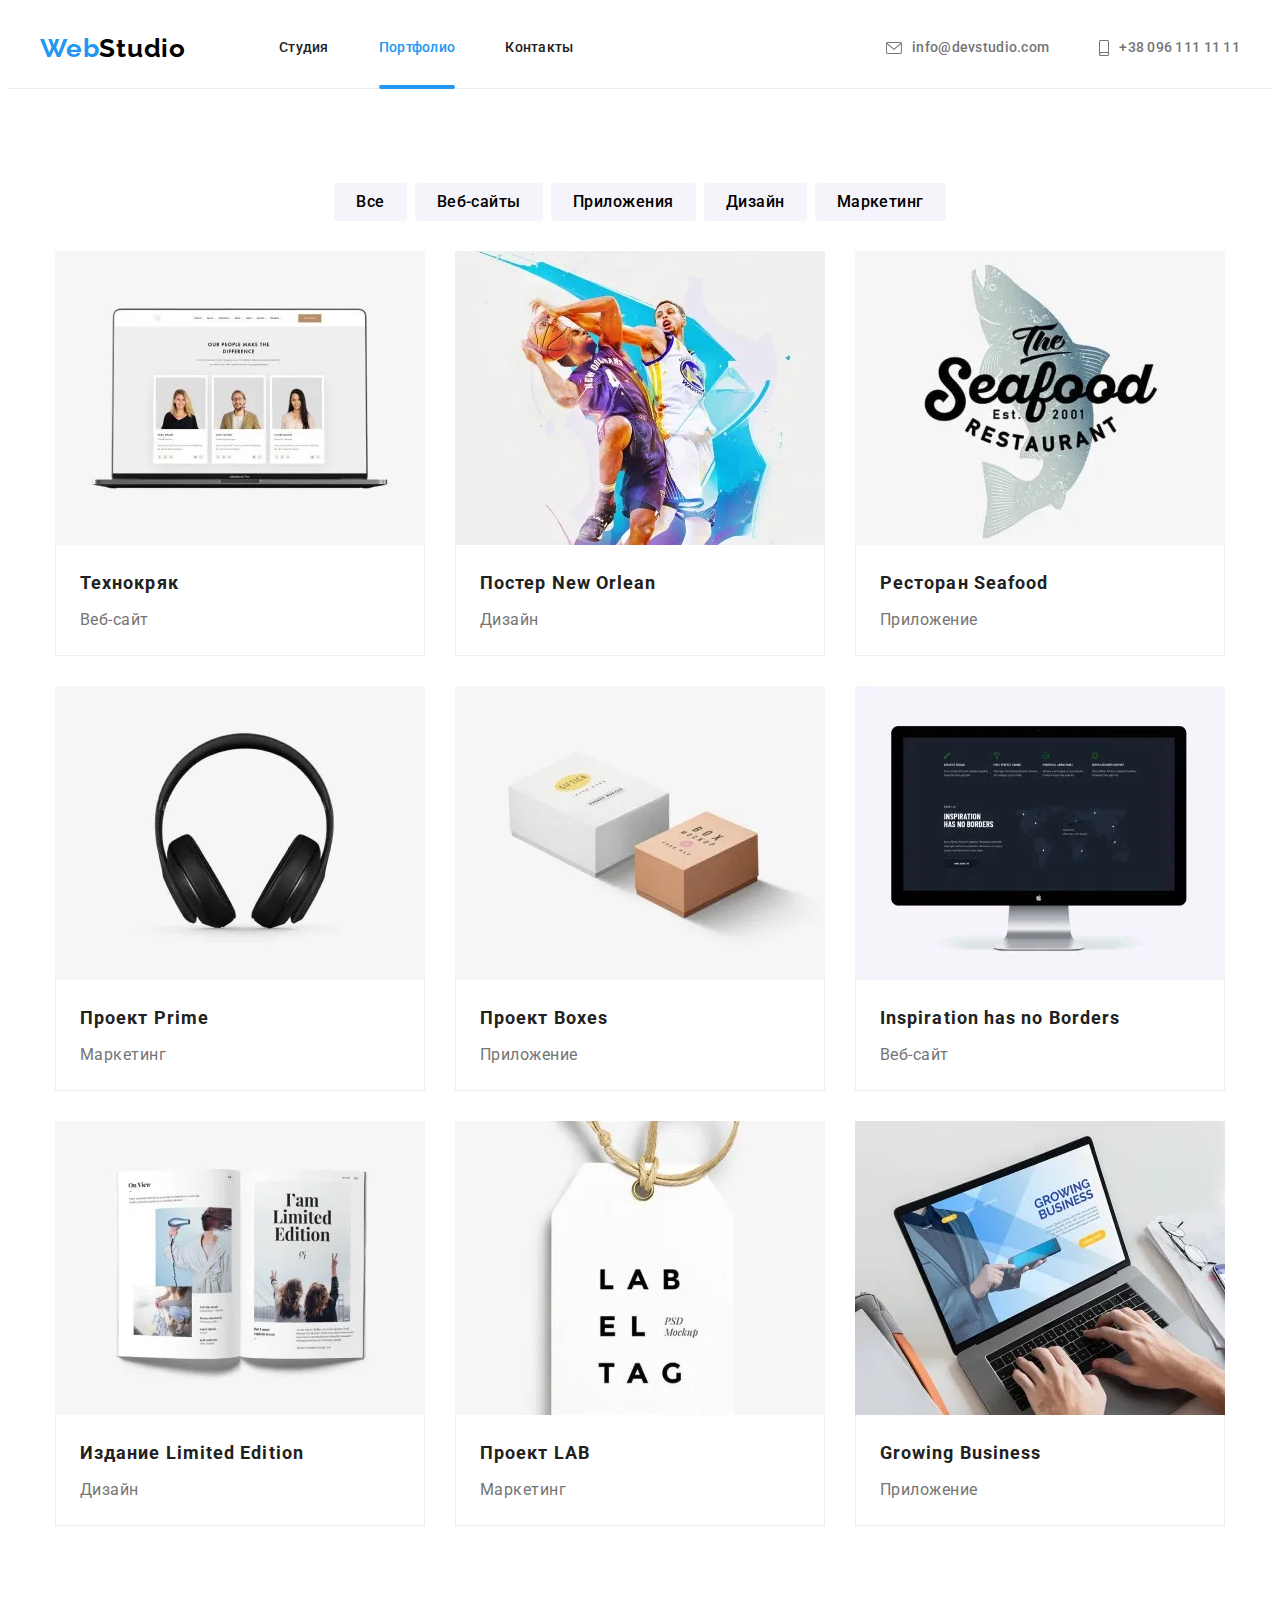
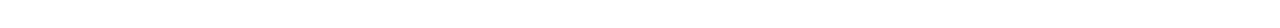
==== commit b4283e9a: "Додаю webp формат в усі img" ====
--- a/portfolio.html
+++ b/portfolio.html
@@ -113,7 +113,7 @@
         <ul class="auth-nav list">
           <li class="auth-nav__item-mail">
             <a class="auth-nav__link" href="mailto:info@devstudio.com">
-              <svg class="auth-nav__icon" width="16" height="12">
+              <svg class="auth-nav__icon icon-envelope" width="16" height="12">
                 <use href="./images/svg-icon/icons/sprite.svg#icon-envelope"></use>
               </svg>
               info@devstudio.com
@@ -121,7 +121,7 @@
           </li>
           <li class="auth-nav__item-tel">
             <a class="auth-nav__link" href="tel:+380961111111">
-              <svg class="auth-nav__icon" width="10" height="16">
+              <svg class="auth-nav__icon icon-smartphone" width="10" height="16">
                 <use href="./images/svg-icon/icons/sprite.svg#icon-smartphone"></use>
               </svg>
               +38 096 111 11 11</a
@@ -161,6 +161,14 @@
                   <picture>
                     <source
                       srcset="
+                        ./images/portfolio-images/Технокряк-deck.webp    1x,
+                        ./images/portfolio-images/Технокряк@2x-deck.webp 2x
+                      "
+                      media="(min-width: 1200px)"
+                      type="image/webp"
+                    />
+                    <source
+                      srcset="
                         ./images/portfolio-images/Технокряк-deck.jpg    1x,
                         ./images/portfolio-images/Технокряк@2x-deck.jpg 2x
                       "
@@ -168,6 +176,14 @@
                     />
                     <source
                       srcset="
+                        ./images/portfolio-images/Технокряк-tablet.webp    1x,
+                        ./images/portfolio-images/Технокряк@2x-tablet.webp 2x
+                      "
+                      media="(min-width: 768px)"
+                      type="image/webp"
+                    />
+                    <source
+                      srcset="
                         ./images/portfolio-images/Технокряк-tablet.jpg    1x,
                         ./images/portfolio-images/Технокряк@2x-tablet.jpg 2x
                       "
@@ -175,17 +191,26 @@
                     />
                     <source
                       srcset="
-                        ./images/portfolio-images/Технокряк-mobile.jpg,
+                        ./images/portfolio-images/Технокряк-mobile.webp    1x,
+                        ./images/portfolio-images/Технокряк@2x-mobile.webp 2x
+                      "
+                      media="(max-width: 767px)"
+                      type="image/webp"
+                    />
+                    <source
+                      srcset="
+                        ./images/portfolio-images/Технокряк-mobile.jpg    1x,
                         ./images/portfolio-images/Технокряк@2x-mobile.jpg 2x
                       "
                       media="(max-width: 767px)"
                     />
                     <img
-                      class="portfolio-img"
+                      class="portfolio-img tehnocriak"
                       src="./images/portfolio-images/Технокряк-deck.jpg"
                       alt="Технокряк"
                       width="370"
                       height="294"
+                      loading="lazy"
                     />
                   </picture>
                   <p class="portfolio-text">
@@ -207,6 +232,14 @@
                   <picture>
                     <source
                       srcset="
+                        ./images/portfolio-images/Постер-deck.webp    1x,
+                        ./images/portfolio-images/Постер@2x-deck.webp 2x
+                      "
+                      media="(min-width: 1200px)"
+                      type="image/webp"
+                    />
+                    <source
+                      srcset="
                         ./images/portfolio-images/Постер-deck.jpg    1x,
                         ./images/portfolio-images/Постер@2x-deck.jpg 2x
                       "
@@ -214,6 +247,14 @@
                     />
                     <source
                       srcset="
+                        ./images/portfolio-images/Постер-tablet.webp    1x,
+                        ./images/portfolio-images/Постер@2x-tablet.webp 2x
+                      "
+                      media="(min-width: 768px)"
+                      type="image/webp"
+                    />
+                    <source
+                      srcset="
                         ./images/portfolio-images/Постер-tablet.jpg    1x,
                         ./images/portfolio-images/Постер@2x-tablet.jpg 2x
                       "
@@ -221,17 +262,26 @@
                     />
                     <source
                       srcset="
-                        ./images/portfolio-images/Постер-mobile.jpg,
+                        ./images/portfolio-images/Постер-mobile.webp    1x,
+                        ./images/portfolio-images/Постер@2x-mobile.webp 2x
+                      "
+                      media="(max-width: 767px)"
+                      type="image/webp"
+                    />
+                    <source
+                      srcset="
+                        ./images/portfolio-images/Постер-mobile.jpg    1x,
                         ./images/portfolio-images/Постер@2x-mobile.jpg 2x
                       "
                       media="(max-width: 767px)"
                     />
                     <img
-                      class="portfolio-img"
+                      class="portfolio-img poster"
                       src="./images/portfolio-images/Постер-deck.jpg"
                       alt="Постер New Orlean vs Golden Star"
                       width="370"
                       height="294"
+                      loading="lazy"
                     />
                   </picture>
                   <p class="portfolio-text">
@@ -253,6 +303,14 @@
                   <picture>
                     <source
                       srcset="
+                        ./images/portfolio-images/Seafood-deck.webp    1x,
+                        ./images/portfolio-images/Seafood@2x-deck.webp 2x
+                      "
+                      media="(min-width: 1200px)"
+                      type="image/webp"
+                    />
+                    <source
+                      srcset="
                         ./images/portfolio-images/Seafood-deck.jpg    1x,
                         ./images/portfolio-images/Seafood@2x-deck.jpg 2x
                       "
@@ -260,6 +318,14 @@
                     />
                     <source
                       srcset="
+                        ./images/portfolio-images/Seafood-tablet.webp    1x,
+                        ./images/portfolio-images/Seafood@2x-tablet.webp 2x
+                      "
+                      media="(min-width: 768px)"
+                      type="image/webp"
+                    />
+                    <source
+                      srcset="
                         ./images/portfolio-images/Seafood-tablet.jpg    1x,
                         ./images/portfolio-images/Seafood@2x-tablet.jpg 2x
                       "
@@ -267,17 +333,26 @@
                     />
                     <source
                       srcset="
-                        ./images/portfolio-images/Seafood-mobile.jpg,
+                        ./images/portfolio-images/Seafood-mobile.webp    1x,
+                        ./images/portfolio-images/Seafood@2x-mobile.webp 2x
+                      "
+                      media="(max-width: 767px)"
+                      type="image/webp"
+                    />
+                    <source
+                      srcset="
+                        ./images/portfolio-images/Seafood-mobile.jpg    1x,
                         ./images/portfolio-images/Seafood@2x-mobile.jpg 2x
                       "
                       media="(max-width: 767px)"
                     />
                     <img
-                      class="portfolio-img"
+                      class="portfolio-img seafood"
                       src="./images/portfolio-images/Seafood-deck.jpg"
                       alt="Ресторан Seafood"
                       width="370"
                       height="294"
+                      loading="lazy"
                     />
                   </picture>
                   <p class="portfolio-text">
@@ -299,6 +374,14 @@
                   <picture>
                     <source
                       srcset="
+                        ./images/portfolio-images/Prime-deck.webp    1x,
+                        ./images/portfolio-images/Prime@2x-deck.webp 2x
+                      "
+                      media="(min-width: 1200px)"
+                      type="image/webp"
+                    />
+                    <source
+                      srcset="
                         ./images/portfolio-images/Prime-deck.jpg    1x,
                         ./images/portfolio-images/Prime@2x-deck.jpg 2x
                       "
@@ -306,6 +389,14 @@
                     />
                     <source
                       srcset="
+                        ./images/portfolio-images/Prime-tablet.webp      1x,
+                        ./images/portfolio-images/Prime@2x-tablet.webp2x
+                      "
+                      media="(min-width: 768px)"
+                      type="image/webp"
+                    />
+                    <source
+                      srcset="
                         ./images/portfolio-images/Prime-tablet.jpg    1x,
                         ./images/portfolio-images/Prime@2x-tablet.jpg 2x
                       "
@@ -313,17 +404,26 @@
                     />
                     <source
                       srcset="
-                        ./images/portfolio-images/Prime-mobile.jpg,
+                        ./images/portfolio-images/Prime-mobile.webp    1x,
+                        ./images/portfolio-images/Prime@2x-mobile.webp 2x
+                      "
+                      media="(max-width: 767px)"
+                      type="image/webp"
+                    />
+                    <source
+                      srcset="
+                        ./images/portfolio-images/Prime-mobile.jpg    1x,
                         ./images/portfolio-images/Prime@2x-mobile.jpg 2x
                       "
                       media="(max-width: 767px)"
                     />
                     <img
-                      class="portfolio-img"
+                      class="portfolio-img prime"
                       src="./images/portfolio-images/Prime-deck.jpg"
                       alt="Проект Prime"
                       width="370"
                       height="294"
+                      loading="lazy"
                     />
                   </picture>
                   <p class="portfolio-text">
@@ -345,6 +445,14 @@
                   <picture>
                     <source
                       srcset="
+                        ./images/portfolio-images/Boxes-deck.webp    1x,
+                        ./images/portfolio-images/Boxes@2x-deck.webp 2x
+                      "
+                      media="(min-width: 1200px)"
+                      type="image/webp"
+                    />
+                    <source
+                      srcset="
                         ./images/portfolio-images/Boxes-deck.jpg    1x,
                         ./images/portfolio-images/Boxes@2x-deck.jpg 2x
                       "
@@ -352,6 +460,14 @@
                     />
                     <source
                       srcset="
+                        ./images/portfolio-images/Boxes-tablet.webp    1x,
+                        ./images/portfolio-images/Boxes@2x-tablet.webp 2x
+                      "
+                      media="(min-width: 768px)"
+                      type="image/webp"
+                    />
+                    <source
+                      srcset="
                         ./images/portfolio-images/Boxes-tablet.jpg    1x,
                         ./images/portfolio-images/Boxes@2x-tablet.jpg 2x
                       "
@@ -359,17 +475,26 @@
                     />
                     <source
                       srcset="
-                        ./images/portfolio-images/Boxes-mobile.jpg,
+                        ./images/portfolio-images/Boxes-mobile.webp    1x,
+                        ./images/portfolio-images/Boxes@2x-mobile.webp 2x
+                      "
+                      media="(max-width: 767px)"
+                      type="image/webp"
+                    />
+                    <source
+                      srcset="
+                        ./images/portfolio-images/Boxes-mobile.jpg    1x,
                         ./images/portfolio-images/Boxes@2x-mobile.jpg 2x
                       "
                       media="(max-width: 767px)"
                     />
                     <img
-                      class="portfolio-img"
+                      class="portfolio-img boxes"
                       src="./images/portfolio-images/Boxes-deck.jpg"
                       alt="Проект Boxes"
                       width="370"
                       height="294"
+                      loading="lazy"
                     />
                   </picture>
                   <p class="portfolio-text">
@@ -391,6 +516,14 @@
                   <picture>
                     <source
                       srcset="
+                        ./images/portfolio-images/Inspiration-deck.webp    1x,
+                        ./images/portfolio-images/Inspiration@2x-deck.webp 2x
+                      "
+                      media="(min-width: 1200px)"
+                      type="image/webp"
+                    />
+                    <source
+                      srcset="
                         ./images/portfolio-images/Inspiration-deck.jpg    1x,
                         ./images/portfolio-images/Inspiration@2x-deck.jpg 2x
                       "
@@ -398,6 +531,14 @@
                     />
                     <source
                       srcset="
+                        ./images/portfolio-images/Inspiration-tablet.webp    1x,
+                        ./images/portfolio-images/Inspiration@2x-tablet.webp 2x
+                      "
+                      media="(min-width: 768px)"
+                      type="image/webp"
+                    />
+                    <source
+                      srcset="
                         ./images/portfolio-images/Inspiration-tablet.jpg    1x,
                         ./images/portfolio-images/Inspiration@2x-tablet.jpg 2x
                       "
@@ -405,17 +546,26 @@
                     />
                     <source
                       srcset="
-                        ./images/portfolio-images/Inspiration-mobile.jpg,
+                        ./images/portfolio-images/Inspiration-mobile.webp    1x,
+                        ./images/portfolio-images/Inspiration@2x-mobile.webp 2x
+                      "
+                      media="(max-width: 767px)"
+                      type="image/webp"
+                    />
+                    <source
+                      srcset="
+                        ./images/portfolio-images/Inspiration-mobile.jpg    1x,
                         ./images/portfolio-images/Inspiration@2x-mobile.jpg 2x
                       "
                       media="(max-width: 767px)"
                     />
                     <img
-                      class="portfolio-img"
+                      class="portfolio-img inspiration"
                       src="./images/portfolio-images/Inspiration-deck.jpg"
                       alt="Inspiration has no Borders"
                       width="370"
                       height="294"
+                      loading="lazy"
                     />
                   </picture>
                   <p class="portfolio-text">
@@ -437,6 +587,14 @@
                   <picture>
                     <source
                       srcset="
+                        ./images/portfolio-images/Издание-deck.webp    1x,
+                        ./images/portfolio-images/Издание@2x-deck.webp 2x
+                      "
+                      media="(min-width: 1200px)"
+                      type="image/webp"
+                    />
+                    <source
+                      srcset="
                         ./images/portfolio-images/Издание-deck.jpg    1x,
                         ./images/portfolio-images/Издание@2x-deck.jpg 2x
                       "
@@ -444,6 +602,14 @@
                     />
                     <source
                       srcset="
+                        ./images/portfolio-images/Издание-tablet.webp    1x,
+                        ./images/portfolio-images/Издание@2x-tablet.webp 2x
+                      "
+                      media="(min-width: 768px)"
+                      type="image/webp"
+                    />
+                    <source
+                      srcset="
                         ./images/portfolio-images/Издание-tablet.jpg    1x,
                         ./images/portfolio-images/Издание@2x-tablet.jpg 2x
                       "
@@ -451,17 +617,26 @@
                     />
                     <source
                       srcset="
-                        ./images/portfolio-images/Издание-mobile.jpg,
+                        ./images/portfolio-images/Издание-mobile.webp    1x,
+                        ./images/portfolio-images/Издание@2x-mobile.webp 2x
+                      "
+                      media="(max-width: 767px)"
+                      type="image/webp"
+                    />
+                    <source
+                      srcset="
+                        ./images/portfolio-images/Издание-mobile.jpg    1x,
                         ./images/portfolio-images/Издание@2x-mobile.jpg 2x
                       "
                       media="(max-width: 767px)"
                     />
                     <img
-                      class="portfolio-img"
+                      class="portfolio-img izdanie"
                       src="./images/portfolio-images/Издание-deck.jpg"
                       alt="Издание Limited Edition"
                       width="370"
                       height="294"
+                      loading="lazy"
                     />
                   </picture>
                   <p class="portfolio-text">
@@ -483,6 +658,14 @@
                   <picture>
                     <source
                       srcset="
+                        ./images/portfolio-images/LAB-deck.webp    1x,
+                        ./images/portfolio-images/LAB@2x-deck.webp 2x
+                      "
+                      media="(min-width: 1200px)"
+                      type="image/webp"
+                    />
+                    <source
+                      srcset="
                         ./images/portfolio-images/LAB-deck.jpg    1x,
                         ./images/portfolio-images/LAB@2x-deck.jpg 2x
                       "
@@ -490,6 +673,14 @@
                     />
                     <source
                       srcset="
+                        ./images/portfolio-images/LAB-tablet.webp    1x,
+                        ./images/portfolio-images/LAB@2x-tablet.webp 2x
+                      "
+                      media="(min-width: 768px)"
+                      type="image/webp"
+                    />
+                    <source
+                      srcset="
                         ./images/portfolio-images/LAB-tablet.jpg    1x,
                         ./images/portfolio-images/LAB@2x-tablet.jpg 2x
                       "
@@ -497,17 +688,26 @@
                     />
                     <source
                       srcset="
-                        ./images/portfolio-images/LAB-mobile.jpg,
+                        ./images/portfolio-images/LAB-mobile.webp    1x,
+                        ./images/portfolio-images/LAB@2x-mobile.webp 2x
+                      "
+                      media="(max-width: 767px)"
+                      type="image/webp"
+                    />
+                    <source
+                      srcset="
+                        ./images/portfolio-images/LAB-mobile.jpg    1x,
                         ./images/portfolio-images/LAB@2x-mobile.jpg 2x
                       "
                       media="(max-width: 767px)"
                     />
                     <img
-                      class="portfolio-img"
+                      class="portfolio-img lab"
                       src="./images/portfolio-images/LAB-deck.jpg"
                       alt="Проект LAB"
                       width="370"
                       height="294"
+                      loading="lazy"
                     />
                   </picture>
                   <p class="portfolio-text">
@@ -529,6 +729,14 @@
                   <picture>
                     <source
                       srcset="
+                        ./images/portfolio-images/GrowingBusiness-deck.webp    1x,
+                        ./images/portfolio-images/GrowingBusiness@2x-deck.webp 2x
+                      "
+                      media="(min-width: 1200px)"
+                      type="image/webp"
+                    />
+                    <source
+                      srcset="
                         ./images/portfolio-images/GrowingBusiness-deck.jpg    1x,
                         ./images/portfolio-images/GrowingBusiness@2x-deck.jpg 2x
                       "
@@ -536,6 +744,14 @@
                     />
                     <source
                       srcset="
+                        ./images/portfolio-images/GrowingBusiness-tablet.webp    1x,
+                        ./images/portfolio-images/GrowingBusiness@2x-tablet.webp 2x
+                      "
+                      media="(min-width: 768px)"
+                      type="image/webp"
+                    />
+                    <source
+                      srcset="
                         ./images/portfolio-images/GrowingBusiness-tablet.jpg    1x,
                         ./images/portfolio-images/GrowingBusiness@2x-tablet.jpg 2x
                       "
@@ -543,17 +759,26 @@
                     />
                     <source
                       srcset="
-                        ./images/portfolio-images/GrowingBusiness-mobile.jpg,
+                        ./images/portfolio-images/GrowingBusiness-mobile.webp 1x,
+                        ./images/portfolio-images/GrowingBusiness@2x-mobile.webp 2x
+                      "
+                      media="(max-width: 767px)"
+                      type="image/webp"
+                    />
+                    <source
+                      srcset="
+                        ./images/portfolio-images/GrowingBusiness-mobile.jpg 1x,
                         ./images/portfolio-images/GrowingBusiness@2x-mobile.jpg 2x
                       "
                       media="(max-width: 767px)"
                     />
                     <img
-                      class="portfolio-img"
+                      class="portfolio-img growing"
                       src="./images/portfolio-images/GrowingBusiness-deck.jpg"
                       alt="Growing Business"
                       width="370"
                       height="294"
+                      loading="lazy"
                     />
                   </picture>
                   <p class="portfolio-text">
@@ -688,7 +913,7 @@
         
       </div>
     </footer> -->
- 
+
     <script src="./js/menu.js"></script>
   </body>
 </html>
--- a/css/main.min.css
+++ b/css/main.min.css
@@ -1,2 +1,2 @@
-:root{--main-font: "Roboto", sans-serif;--secondary-font: "Raleway", sans-serif;--accent-color: #2196f3;--duration: 250ms;--timing-function: cubic-bezier(0.4, 0, 0.2, 1);--gallery-list-gap: 30px}.vissual-hidden{position:absolute;white-space:nowrap;width:1px;height:1px;overflow:hidden;border:0;padding:0;margin:-1px;clip:rect(0 0 0 0);-webkit-clip-path:inset(50%);clip-path:inset(50%)}body{background:#ffffff;font-family:var(--main-font);color:#212121}.section{padding-top:60px;padding-bottom:60px}@media screen and (min-width: 1200px){.section{padding-top:94px;padding-bottom:94px}}img{display:block;max-width:100%;height:auto}.list{list-style:none;margin:0;padding:0}.link{text-decoration:none}h1,h2,h3,p{margin:0}ul,ol{margin:0;padding:0}img{display:block;max-width:100%;height:auto}.container{padding-left:15px;padding-right:15px;margin-left:auto;margin-right:auto}@media screen and (min-width: 480px){.container{width:480px}}@media screen and (min-width: 768px){.container{width:768px}}@media screen and (min-width: 1200px){.container{width:1200px}}.buttom-order{font-weight:700;font-size:16px;line-height:1.87;letter-spacing:0.06em;color:#ffffff;background:#2196f3;-webkit-box-shadow:0px 4px 4px rgba(0,0,0,0.15);box-shadow:0px 4px 4px rgba(0,0,0,0.15);border-radius:4px;cursor:pointer;padding:10px 32px;margin-right:auto;margin-left:auto;margin-top:30px;min-width:200px;min-height:50px;max-width:220px;border:none}.buttom-order:hover,.buttom-order:focus{background-color:#188ce8;-webkit-transition:-webkit-transform var(--duration) var(--timing-function);transition:-webkit-transform var(--duration) var(--timing-function);transition:transform var(--duration) var(--timing-function);transition:transform var(--duration) var(--timing-function), -webkit-transform var(--duration) var(--timing-function)}.socials__list{display:-webkit-box;display:-ms-flexbox;display:flex;-webkit-box-pack:center;-ms-flex-pack:center;justify-content:center;-webkit-box-align:center;-ms-flex-align:center;align-items:center}.social__link{width:44px;height:44px;background-color:#ffffff;border-radius:50%;display:-webkit-box;display:-ms-flexbox;display:flex;-webkit-box-align:center;-ms-flex-align:center;align-items:center;-webkit-box-pack:center;-ms-flex-pack:center;justify-content:center;-webkit-transition:background-color var(--duration) var(--timing-function);transition:background-color var(--duration) var(--timing-function)}.social__link:hover,.social__link:focus{background-color:#2196f3;-webkit-transition:background-color var(--duration) var(--timing-function);transition:background-color var(--duration) var(--timing-function)}.social__link:hover .socials__icon,.social__link:focus .socials__icon{fill:#ffffff;-webkit-transition:fill var(--duration) var(--timing-function);transition:fill var(--duration) var(--timing-function)}.socials__item{margin-right:10px}.socials__item:last-child{margin-right:0}.socials__icon{fill:#afb1b8}.site-logo{font-family:var(--secondary-font);font-weight:700;font-size:26px;line-height:1.19;letter-spacing:0.03em;color:#000000;text-decoration:none}.site-logo__web{color:#2196f3}.site-logo__studio{font-weight:700;font-size:26px;line-height:1.19;letter-spacing:0.03em;color:#ffffff}@media screen and (min-width: 768px){.site-logo{margin-right:88px}}@media screen and (min-width: 1200px){.site-logo{margin-right:93px}.site-logo__footer{margin-right:0;margin-bottom:20px;display:block}}.backdrop{position:fixed;background-color:rgba(0,0,0,0.2);width:100%;height:100%;top:0;left:0;-webkit-transition:opacity var(--duration) var(--timing-function),visibility var(--duration) var(--timing-function);transition:opacity var(--duration) var(--timing-function),visibility var(--duration) var(--timing-function);z-index:3}.backdrop.is-hidden{opacity:0;pointer-events:none;visibility:hidden}.modal-wrapper{position:absolute;background-color:#ffffff;width:528px;height:581px;padding:40px;border-radius:4px;-webkit-transform:translate(-50%, -50%);transform:translate(-50%, -50%);-webkit-box-shadow:0px 1px 3px rgba(0,0,0,0.12),0px 1px 1px rgba(0,0,0,0.14),0px 2px 1px rgba(0,0,0,0.2);box-shadow:0px 1px 3px rgba(0,0,0,0.12),0px 1px 1px rgba(0,0,0,0.14),0px 2px 1px rgba(0,0,0,0.2);left:50%;top:50%;-webkit-transform:translate(-50%, -50%) scale(1);transform:translate(-50%, -50%) scale(1);-webkit-transition:-webkit-transform var(--duration) var(--timing-function);transition:-webkit-transform var(--duration) var(--timing-function);transition:transform var(--duration) var(--timing-function);transition:transform var(--duration) var(--timing-function), -webkit-transform var(--duration) var(--timing-function)}.modal-btn{position:absolute;top:8px;right:8px;cursor:pointer;border:1px solid rgba(0,0,0,0.1);border-radius:50%;background:#ffffff;width:30px;height:30px;display:-webkit-box;display:-ms-flexbox;display:flex;-webkit-box-align:center;-ms-flex-align:center;align-items:center;-webkit-box-pack:center;-ms-flex-pack:center;justify-content:center;padding:0}.modal-btn:hover .modal-btn-focus,.modal-btn:focus .modal-btn-focus{fill:#2196f3}.modal-form{text-align:left;margin-top:0em}.form-head{font-weight:700;font-size:20px;line-height:1.15;text-align:center;letter-spacing:0.03em;color:#212121;margin-bottom:12px;display:block}.form-modal-group{display:block;margin-bottom:10px;position:relative}.form-modal-group:hover .form-modal-icon,.form-modal-group:focus .form-modal-icon{cursor:pointer;fill:#2196f3;-webkit-transition:fill var(--duration) var(--timing-function);transition:fill var(--duration) var(--timing-function)}.form-modal-group:focus-within .form-modal-icon{fill:var(--accent-color)}.form-modal-group:hover .form-message,.form-modal-group:focus .form-message{border:1px solid #2196f3;-webkit-transition:border-color var(--duration) var(--timing-function);transition:border-color var(--duration) var(--timing-function)}.form-modal-group:hover .form-message::-webkit-input-placeholder,.form-modal-group:focus .form-message::-webkit-input-placeholder{font-weight:400;font-size:14px;line-height:1.14;letter-spacing:0.01em;color:rgba(117,117,117,0.5);-webkit-transition:var(--duration) var(--timing-function);transition:var(--duration) var(--timing-function)}.form-modal-group:hover .form-message:-ms-input-placeholder,.form-modal-group:focus .form-message:-ms-input-placeholder{font-weight:400;font-size:14px;line-height:1.14;letter-spacing:0.01em;color:rgba(117,117,117,0.5);-webkit-transition:var(--duration) var(--timing-function);transition:var(--duration) var(--timing-function)}.form-modal-group:hover .form-message::-ms-input-placeholder,.form-modal-group:focus .form-message::-ms-input-placeholder{font-weight:400;font-size:14px;line-height:1.14;letter-spacing:0.01em;color:rgba(117,117,117,0.5);-webkit-transition:var(--duration) var(--timing-function);transition:var(--duration) var(--timing-function)}.form-modal-group:hover .form-message::placeholder,.form-modal-group:focus .form-message::placeholder{font-weight:400;font-size:14px;line-height:1.14;letter-spacing:0.01em;color:rgba(117,117,117,0.5);-webkit-transition:var(--duration) var(--timing-function);transition:var(--duration) var(--timing-function)}.form-modal-group:focus .form-modal-icon{color:var(--accent-color)}.form-modal-group-coment{margin-bottom:20px}.form-policy-group{display:block;margin-bottom:30px}.form-modal-icon{position:absolute;bottom:14px;left:10px;fill:#212121;-webkit-transition:fill var(--duration) var(--timing-function);transition:fill var(--duration) var(--timing-function)}.form-modal-label{font-weight:400;font-size:12px;line-height:1.17;letter-spacing:0.01em;color:#757575;display:block;margin-bottom:4px}.form-modal-input{width:100%;padding:11px 11px 11px 36px;cursor:pointer;border:1px solid rgba(33,33,33,0.2);border-radius:4px;outline:transparent}.form-modal-input:hover,.form-modal-input:focus{border:1px solid #2196f3;-webkit-transition:border-color var(--duration) var(--timing-function);transition:border-color var(--duration) var(--timing-function)}.form-modal-input:focus ~ .warning{opacity:1}.form-modal-input:focus+.form-modal-icon{fill:var(--accent-color)}.form-modal-input:focus{border:1px solid #2196f3;fill:var(--accent-color)}.form-modal-input:not(:placeholder-shown) ~ .warning{opacity:0}.form-modal-input:invalid ~ .error{opacity:1}.warning,.error{position:absolute;bottom:-14px;left:10px;width:90%;display:-webkit-box;display:-ms-flexbox;display:flex;-webkit-box-align:center;-ms-flex-align:center;align-items:center;-webkit-box-pack:justify;-ms-flex-pack:justify;justify-content:space-between;font-size:10px;-webkit-transition:var(--duration) var(--timing-function);transition:var(--duration) var(--timing-function)}.warning-icon,.error-icon{display:-webkit-inline-box;display:-ms-inline-flexbox;display:inline-flex;fill:currentColor}.error{color:#e22f37;opacity:0}.warning{color:#ffc039;opacity:0}.form-message{resize:none;width:100%;border-radius:4px;outline:transparent;cursor:pointer;padding:12px 16px;border:1px solid rgba(33,33,33,0.2)}.form-message::-webkit-input-placeholder{font-weight:400;font-size:12px;line-height:1.17;letter-spacing:0.01em;color:rgba(117,117,117,0.5);-webkit-transition:var(--duration) var(--timing-function);transition:var(--duration) var(--timing-function)}.form-message:-ms-input-placeholder{font-weight:400;font-size:12px;line-height:1.17;letter-spacing:0.01em;color:rgba(117,117,117,0.5);-webkit-transition:var(--duration) var(--timing-function);transition:var(--duration) var(--timing-function)}.form-message::-ms-input-placeholder{font-weight:400;font-size:12px;line-height:1.17;letter-spacing:0.01em;color:rgba(117,117,117,0.5);-webkit-transition:var(--duration) var(--timing-function);transition:var(--duration) var(--timing-function)}.form-message::placeholder{font-weight:400;font-size:12px;line-height:1.17;letter-spacing:0.01em;color:rgba(117,117,117,0.5);-webkit-transition:var(--duration) var(--timing-function);transition:var(--duration) var(--timing-function)}.form-message:focus{border:1px solid #2196f3}.form-policy-group{display:-webkit-box;display:-ms-flexbox;display:flex;-webkit-box-align:center;-ms-flex-align:center;align-items:center;-webkit-box-pack:center;-ms-flex-pack:center;justify-content:center}.custom-checkbox{width:16px;height:15px;display:-webkit-box;display:-ms-flexbox;display:flex;-webkit-box-align:center;-ms-flex-align:center;align-items:center;-webkit-box-pack:center;-ms-flex-pack:center;justify-content:center;outline:2px solid #212121;border-radius:1px;margin-right:7px;-webkit-transition:background-color var(--duration) var(--timing-function);transition:background-color var(--duration) var(--timing-function)}.custom-checkbox-icon{opacity:0;fill:#ffffff;-webkit-transition:opacity var(--duration) var(--timing-function);transition:opacity var(--duration) var(--timing-function)}.checkbox:checked+.custom-checkbox{background-color:var(--accent-color)}.checkbox:checked+.custom-checkbox{outline:2px solid #2196f3}.checkbox:hover+.custom-checkbox,.checkbox:focus+.custom-checkbox{outline:2px solid #2196f3}.checkbox:checked+.custom-checkbox .custom-checkbox-icon{opacity:1}.checkbox:hover+.custom-checkbox .custom-checkbox-icon,.checkbox:focus+.custom-checkbox .custom-checkbox-icon{opacity:1}.form-policy-desc{font-weight:400;font-size:14px;line-height:1.71;letter-spacing:0.03em;color:#757575}.form-policy-link{color:#2196f3}.submit-btn{margin-top:0;margin-bottom:40px;display:-webkit-box;display:-ms-flexbox;display:flex;-ms-flex-line-pack:center;align-content:center;-webkit-box-pack:center;-ms-flex-pack:center;justify-content:center}.contact-form{width:570px}.contact-form__group{margin-right:12px}.contact-form__name{font-weight:700;font-size:14px;line-height:16px;letter-spacing:0.03em;text-transform:uppercase;color:#ffffff;margin-bottom:20px}.contact-form__form{display:-webkit-box;display:-ms-flexbox;display:flex;text-align:center}.contact-form__input{background-color:transparent;width:358px;cursor:pointer;border:1px solid rgba(255,255,255,0.3);-webkit-filter:drop-shadow(0px 4px 4px rgba(0,0,0,0.15));filter:drop-shadow(0px 4px 4px rgba(0,0,0,0.15));border-radius:4px;padding-left:16px;padding-top:15px;padding-bottom:15px;outline:none;font-weight:400;font-size:16px;line-height:20px;display:-webkit-box;display:-ms-flexbox;display:flex;-webkit-box-align:center;-ms-flex-align:center;align-items:center;letter-spacing:0.03em;color:#fff}.contact-form__input::-webkit-input-placeholder{font-weight:400;font-size:16px;line-height:20px;display:-webkit-box;display:flex;-webkit-box-align:center;align-items:center;letter-spacing:0.03em;color:rgba(255,255,255,0.6)}.contact-form__input:-ms-input-placeholder{font-weight:400;font-size:16px;line-height:20px;display:-ms-flexbox;display:flex;-ms-flex-align:center;align-items:center;letter-spacing:0.03em;color:rgba(255,255,255,0.6)}.contact-form__input::-ms-input-placeholder{font-weight:400;font-size:16px;line-height:20px;display:-ms-flexbox;display:flex;-ms-flex-align:center;align-items:center;letter-spacing:0.03em;color:rgba(255,255,255,0.6)}.contact-form__input::placeholder{font-weight:400;font-size:16px;line-height:20px;display:-webkit-box;display:-ms-flexbox;display:flex;-webkit-box-align:center;-ms-flex-align:center;align-items:center;letter-spacing:0.03em;color:rgba(255,255,255,0.6)}.contact-form__buttom{font-weight:700;font-size:16px;line-height:1.87;display:-webkit-box;display:-ms-flexbox;display:flex;-webkit-box-align:center;-ms-flex-align:center;align-items:center;text-align:center;letter-spacing:0.06em;border:none;color:#ffffff;background:#2196f3;-webkit-box-shadow:0px 4px 4px rgba(0,0,0,0.15);box-shadow:0px 4px 4px rgba(0,0,0,0.15);border-radius:4px;cursor:pointer;padding:10px 28px;min-height:50px;max-width:220px;min-width:200px}.contact-form__icon{fill:#ffff;right:18px;margin-left:10px}.porfolio-navigation-list{display:-webkit-box;display:-ms-flexbox;display:flex;-webkit-box-align:center;-ms-flex-align:center;align-items:center;-webkit-box-pack:center;-ms-flex-pack:center;justify-content:center;margin-bottom:34px}.portfolio-navigation-item{margin-right:8px}.portfolio-navigation-item:last-child{margin-right:0}.porfolio-navigation-buttom{font-family:var(--main-font);font-weight:500;font-size:16px;line-height:1.63;text-align:center;letter-spacing:0.03em;cursor:pointer;background:#f5f4fa;border-radius:4px;padding:6px 22px;border:none;-webkit-transition:color var(--duration) var(--timing-function),background-color var(--duration) var(--timing-function),-webkit-box-shadow var(--duration) var(--timing-function);transition:color var(--duration) var(--timing-function),background-color var(--duration) var(--timing-function),-webkit-box-shadow var(--duration) var(--timing-function);transition:color var(--duration) var(--timing-function),box-shadow var(--duration) var(--timing-function),background-color var(--duration) var(--timing-function);transition:color var(--duration) var(--timing-function),box-shadow var(--duration) var(--timing-function),background-color var(--duration) var(--timing-function),-webkit-box-shadow var(--duration) var(--timing-function)}.porfolio-navigation-buttom:hover,.porfolio-navigation-buttom:focus{color:#ffffff;background:#2196f3;-webkit-box-shadow:0px 3px 1px rgba(0,0,0,0.1),0px 1px 2px rgba(0,0,0,0.08),0px 2px 2px rgba(0,0,0,0.12);box-shadow:0px 3px 1px rgba(0,0,0,0.1),0px 1px 2px rgba(0,0,0,0.08),0px 2px 2px rgba(0,0,0,0.12);-webkit-transition:color var(--duration) var(--timing-function),background-color var(--duration) var(--timing-function),-webkit-box-shadow var(--duration) var(--timing-function);transition:color var(--duration) var(--timing-function),background-color var(--duration) var(--timing-function),-webkit-box-shadow var(--duration) var(--timing-function);transition:color var(--duration) var(--timing-function),box-shadow var(--duration) var(--timing-function),background-color var(--duration) var(--timing-function);transition:color var(--duration) var(--timing-function),box-shadow var(--duration) var(--timing-function),background-color var(--duration) var(--timing-function),-webkit-box-shadow var(--duration) var(--timing-function)}.header{position:relative;padding-top:10px;padding-bottom:10px;border-bottom-width:1px;border-bottom-style:solid;border-bottom-color:#ececec}.header__container{display:-webkit-box;display:-ms-flexbox;display:flex;-webkit-box-pack:justify;-ms-flex-pack:justify;justify-content:space-between;-webkit-box-align:center;-ms-flex-align:center;align-items:center}@media screen and (max-width: 767px){.site-nav{display:none}.auth-nav{display:none}.mobile-menu-btn{background-color:transparent;border:none;padding:0;line-height:0;cursor:pointer}.mobile-menu-btn:hover .mobile-menu-btn-icon{fill:#2196f3}.mobile-menu-btn:focus-within .mobile-menu-btn-icon{fill:#2196f3}.mobile-menu{position:absolute;top:0;left:0;width:100%;height:100vh;overflow:auto;opacity:0;visibility:hidden;pointer-events:none;background-color:#fff;z-index:100;-webkit-transition:opacity var(--duration) var(--timing-function),visibility var(--duration) var(--timing-function);transition:opacity var(--duration) var(--timing-function),visibility var(--duration) var(--timing-function)}.mobile-menu.is-open{opacity:1;visibility:visible;pointer-events:auto}.mobile-menu__close-btn{position:absolute;top:10px;right:15px;background-color:transparent;border:none;padding:0;line-height:0}.mobile-menu__close-btn:hover .mobile-menu__close-icon,.mobile-menu__close-btn:focus .mobile-menu__close-icon{fill:#2196f3;cursor:pointer}.mobile-menu-container{position:relative;padding-top:48px;padding-bottom:48px;z-index:100}.mobile-menu__list,.mobile-menu__contact-list,.mobile-menu__social-list{padding-left:40px;margin-bottom:48px}.mobile-menu__item{margin-bottom:32px}.mobile-menu__item:last-child{margin-bottom:300px}.mobile-menu__item:hover .mobile-menu__link,.mobile-menu__item:focus .mobile-menu__link{color:#2196f3}.mobile-menu__link{font-weight:500;font-size:40px;line-height:1.18;text-align:center;letter-spacing:0.02em;color:#212121;text-decoration:none}.mobile-menu__contact-item{margin-bottom:32px}.mobile-menu__contact-item:last-child{margin-bottom:64px}.mobile-menu__tel-link{font-weight:500;font-size:34px;line-height:1.18;letter-spacing:0.02em;color:#2196f3;text-decoration:none}.mobile-menu__mail-link{font-weight:500;font-size:24px;line-height:1.17;letter-spacing:0.02em;color:#757575;text-decoration:none}.mobile-menu__social-list{display:-webkit-box;display:-ms-flexbox;display:flex;-ms-flex-wrap:wrap;flex-wrap:wrap}.mobile-menu__social-link{font-weight:500;font-size:18px;line-height:1.22;letter-spacing:0.02em;color:#2196f3;text-decoration:none}.mobile-menu__social-item{padding-right:10px;margin-top:10px}.mobile-menu__social-item:not(:last-child){border-right:1px solid rgba(33,33,33,0.2);margin-right:10px}}@media screen and (min-width: 768px){.mobile-menu,.mobile-menu-btn{display:none}.header{display:-webkit-box;display:-ms-flexbox;display:flex;-webkit-box-align:center;-ms-flex-align:center;align-items:center;padding:0}.navigation-list{padding:0;margin:0}.site-nav{display:-webkit-box;display:-ms-flexbox;display:flex;-webkit-box-align:center;-ms-flex-align:center;align-items:center;-webkit-box-pack:center;-ms-flex-pack:center;justify-content:center}.site-nav__item{margin-right:50px}.site-nav__item:last-child{margin-right:0}.site-nav__link{font-weight:500;font-size:14px;line-height:1.14;letter-spacing:0.02em;text-decoration:none;color:#212121;padding-top:32px;padding-bottom:32px;display:block;position:relative;-webkit-transition:color var(--duration) var(--timing-function);transition:color var(--duration) var(--timing-function)}.site-nav__link:hover,.site-nav__link:focus{color:var(--accent-color);-webkit-transition:color var(--duration) var(--timing-function);transition:color var(--duration) var(--timing-function)}.site-nav__link.current::after{content:'';display:block;width:100%;height:4px;position:absolute;bottom:-1px;left:0;border-radius:2px;background-color:#2196f3}.site-nav__link--studio{color:#2196f3}.site-nav--portfolio{color:#2196f3}.auth-nav{margin-left:auto;display:-webkit-box;display:-ms-flexbox;display:flex;-ms-flex-wrap:wrap;flex-wrap:wrap;margin-left:84px}.auth-nav__link{font-weight:500;font-size:12px;line-height:1.17;letter-spacing:0.02em;color:#757575;text-decoration:none;display:block;display:-webkit-box;display:-ms-flexbox;display:flex;-webkit-box-align:center;-ms-flex-align:center;align-items:center;-webkit-box-pack:center;-ms-flex-pack:center;justify-content:center;-webkit-transition:color var(--duration) var(--timing-function);transition:color var(--duration) var(--timing-function)}.auth-nav__link:hover,.auth-nav__link:focus{color:var(--accent-color);-webkit-transition:color var(--duration) var(--timing-function);transition:color var(--duration) var(--timing-function)}.auth-nav__icon{fill:currentColor;margin-right:10px}.auth-nav__item-mail{margin-bottom:10px}.auth-nav__item-tel{padding:0;margin:0}}@media screen and (min-width: 1200px){.auth-nav{margin-left:auto;display:-webkit-box;display:-ms-flexbox;display:flex;-webkit-box-align:center;-ms-flex-align:center;align-items:center;justify-items:center;padding-top:0}.auth-nav__link{font-size:14px;line-height:1.14}.auth-nav__item-mail{margin-right:50px;margin-bottom:0}}.hero{background:#2f303a;padding-top:118px;padding-bottom:118px;text-align:center}.hero-head{font-weight:900;font-size:44px;line-height:1.36;letter-spacing:0.06em;text-transform:uppercase;color:#ffffff;width:696px;margin-left:auto;margin-right:auto}@media screen and (max-width: 767px){.hero-overlay{height:400px;max-width:480px;background-repeat:no-repeat;background-position:center;margin-left:auto;margin-right:auto;background-image:-webkit-gradient(linear, left top, right top, from(rgba(47,48,58,0.4)), to(rgba(47,48,58,0.4))),url("/images/hero-head-mobile.jpg");background-image:linear-gradient(to right, rgba(47,48,58,0.4), rgba(47,48,58,0.4)),url("/images/hero-head-mobile.jpg")}}@media screen and (max-width: 767px) and (min-device-pixel-ratio: 2), screen and (max-width: 767px) and (-webkit-min-device-pixel-ratio: 2), screen and (max-width: 767px) and (min-resolution: 192dpi), screen and (max-width: 767px) and (min-resolution: 2dppx){.hero-overlay{background-image:url("/images/hero-head@2x-mobile.jpg")}}@media screen and (min-width: 768px){.hero-overlay{height:400px;max-width:768px;background-image:-webkit-gradient(linear, left top, right top, from(rgba(47,48,58,0.4)), to(rgba(47,48,58,0.4))),url("/images/hero-head-tablet.jpg");background-image:linear-gradient(to right, rgba(47,48,58,0.4), rgba(47,48,58,0.4)),url("/images/hero-head-tablet.jpg")}}@media screen and (min-width: 768px) and (min-device-pixel-ratio: 2), screen and (min-width: 768px) and (-webkit-min-device-pixel-ratio: 2), screen and (min-width: 768px) and (min-resolution: 192dpi), screen and (min-width: 768px) and (min-resolution: 2dppx){.hero-overlay{background-image:url("/images/hero-head@2x-tablet.jpg")}}@media screen and (min-width: 1200px){.hero{padding-top:200px;padding-bottom:200px}.hero-overlay{height:600px;max-width:1600px;background-image:-webkit-gradient(linear, left top, right top, from(rgba(47,48,58,0.4)), to(rgba(47,48,58,0.4))),url("/images/hero-head-deck.jpg");background-image:linear-gradient(to right, rgba(47,48,58,0.4), rgba(47,48,58,0.4)),url("/images/hero-head-deck.jpg")}}@media screen and (min-width: 1200px) and (min-device-pixel-ratio: 2), screen and (min-width: 1200px) and (-webkit-min-device-pixel-ratio: 2), screen and (min-width: 1200px) and (min-resolution: 192dpi), screen and (min-width: 1200px) and (min-resolution: 2dppx){.hero-overlay{background-image:url("/images/hero-head@2x-deck.jpg")}}.peculiarities-title{font-weight:700;font-size:14px;line-height:1.14;letter-spacing:0.03em;text-transform:uppercase;margin-bottom:10px}.peculiarities-text{font-weight:400;font-size:14px;line-height:1.71;letter-spacing:0.03em;color:#757575}.icon-antenna::before{background-image:url(../images/svg-icon/antenna.svg)}.icon-clock::before{background-image:url(../images/svg-icon/clock.svg)}.icon-diagram::before{background-image:url(../images/svg-icon/diagram.svg)}.icon-astronaut::before{background-image:url(../images/svg-icon/astronaut.svg)}.peculiarties-list-box::before{display:block;content:'';height:120px;margin-bottom:30px;background-repeat:no-repeat;background-position:center;background-color:#f5f4fa}@media screen and (min-width: 480px){.peculiarities-list{display:block}.peculiarities-title{text-align:center}.peculiarties-list-box{margin-bottom:30px}.peculiarties-list-box:last-child{margin-bottom:0}}@media screen and (min-width: 768px) and (max-width: 1199px){.peculiarities-section{padding-bottom:0}.peculiarities-list{display:-webkit-box;display:-ms-flexbox;display:flex;-ms-flex-wrap:wrap;flex-wrap:wrap;-webkit-box-pack:center;-ms-flex-pack:center;justify-content:center}.peculiarties-list-box{-ms-flex-preferred-size:calc((100% - 3 * 30px) / 2);flex-basis:calc((100% - 3 * 30px) / 2);margin-right:30px}.peculiarties-list-box:nth-child(2n+2){margin-right:0}}@media screen and (min-width: 1200px){.peculiarities-section{padding-bottom:0}.peculiarities-list{display:-webkit-box;display:-ms-flexbox;display:flex;-webkit-box-align:center;-ms-flex-align:center;align-items:center}.peculiarties-list-box{margin-right:30px;width:270px}.peculiarties-list-box:last-child{margin-right:0;margin-bottom:30px}}.our-team__head{font-weight:700;font-size:36px;line-height:1.17;text-align:center;letter-spacing:0.03em;margin-bottom:50px}.section-what-we-do{display:-webkit-box;display:-ms-flexbox;display:flex;-webkit-box-align:center;-ms-flex-align:center;align-items:center}.section-what-we-do-list{margin-right:30px;position:relative}.section-what-we-do-list:last-child{margin-right:0}.section-what-we-do-list::after{position:absolute;bottom:0;left:0;content:'';display:block;width:100%;height:70px;background-color:rgba(47,48,58,0.8)}.list-description{font-weight:700;font-size:14px;line-height:1.14;text-align:center;letter-spacing:0.03em;text-transform:uppercase;position:absolute;bottom:27px;left:82px;color:#ffffff;z-index:1}@media screen and (max-width: 1199px){.what-we-do{display:none}}.our-team{background:#f5f4fa}.our-team__full-name{font-weight:500;font-size:16px;line-height:1.19;text-align:center;letter-spacing:0.03em;margin-bottom:10px}.our-team__position{font-weight:400;font-size:16px;line-height:1.19;text-align:center;letter-spacing:0.03em;color:#757575;margin-bottom:16px}.our-team__surnames{-webkit-box-shadow:0px 1px 3px rgba(0,0,0,0.12),0px 1px 1px rgba(0,0,0,0.14),0px 2px 1px rgba(0,0,0,0.2);box-shadow:0px 1px 3px rgba(0,0,0,0.12),0px 1px 1px rgba(0,0,0,0.14),0px 2px 1px rgba(0,0,0,0.2);border-radius:0px 0px 4px 4px;background:#ffffff}@media screen and (min-width: 480px) and (max-width: 767px){.our-team__list{display:block}.our-team__box{padding-top:30px;padding-bottom:24px}.our-team__surnames{width:450px;margin-bottom:30px}.our-team__surnames:last-child{margin-bottom:0}}@media screen and (min-width: 768px) and (max-width: 1199px){.our-team__list{display:-webkit-box;display:-ms-flexbox;display:flex;-ms-flex-wrap:wrap;flex-wrap:wrap;-webkit-box-pack:center;-ms-flex-pack:center;justify-content:center}.our-team__box{padding-top:30px;padding-bottom:24px}.our-team__surnames{width:354px;-ms-flex-preferred-size:calc((100% - 3 * 30px) / 2);flex-basis:calc((100% - 3 * 30px) / 2);margin-right:30px;margin-bottom:30px}.our-team__surnames:nth-child(2n+2){margin-right:0}.our-team__surnames:nth-child(n+3){margin-bottom:0}}@media screen and (min-width: 1200px){.our-team__list{display:-webkit-box;display:-ms-flexbox;display:flex;-webkit-box-align:center;-ms-flex-align:center;align-items:center;-webkit-box-pack:center;-ms-flex-pack:center;justify-content:center}.our-team__box{padding-top:30px;padding-bottom:30px}.our-team__surnames{margin-right:30px}.our-team__surnames:last-child{margin-right:0}.our-team__surnames{width:270px}}.regular-customers-head{font-weight:700;font-size:36px;line-height:1.17;text-align:center;letter-spacing:0.03em}.regular-customers-item{-webkit-box-align:center;-ms-flex-align:center;align-items:center;-webkit-box-pack:center;-ms-flex-pack:center;justify-content:center;border:1px solid #afb1b8;border-radius:1px;background-color:#ffffff;-webkit-transition:border-color var(--duration) var(--timing-function),fill var(--duration) var(--timing-function);transition:border-color var(--duration) var(--timing-function),fill var(--duration) var(--timing-function)}.regular-customers-item:hover,.regular-customers-item:focus-within{border:1px solid #2196f3;-webkit-transition:border-color var(--duration) var(--timing-function),fill var(--duration) var(--timing-function);transition:border-color var(--duration) var(--timing-function),fill var(--duration) var(--timing-function)}.regular-customers-item:hover .regular-customers-icon,.regular-customers-item:focus-within .regular-customers-icon{fill:#2196f3;outline:none;-webkit-transition:fill var(--duration) var(--timing-function);transition:fill var(--duration) var(--timing-function)}.regular-customers-icon{fill:#afb1b8;outline:none;-webkit-transition:fill var(--duration) var(--timing-function);transition:fill var(--duration) var(--timing-function)}@media screen and (min-width: 480px){.regular-customers-head{margin-bottom:30px}.regular-customers-list{display:-webkit-box;display:-ms-flexbox;display:flex;-ms-flex-wrap:wrap;flex-wrap:wrap;-webkit-box-pack:center;-ms-flex-pack:center;justify-content:center;-webkit-box-align:center;-ms-flex-align:center;align-items:center}.regular-customers-item{width:210px;padding:16px 52px}.regular-customers-item:nth-child(n+5){margin-bottom:0}}@media screen and (max-width: 767px){.regular-customers-item{-ms-flex-preferred-size:calc((100% - 3 * 30px) / 2);flex-basis:calc((100% - 3 * 30px) / 2);margin-bottom:30px;height:92px}.regular-customers-item:nth-child(2n+2){margin-right:0}}@media screen and (min-width: 768px){.regular-customers-list{display:-webkit-box;display:-ms-flexbox;display:flex;-webkit-box-pack:center;-ms-flex-pack:center;justify-content:center;-webkit-box-align:center;-ms-flex-align:center;align-items:center}.regular-customers-item{width:226px;padding:16px 60px}}@media screen and (max-width: 1199px){.regular-customers-list{gap:30px}}@media screen and (min-width: 1200px){.regular-customers-head{margin-bottom:50px}.regular-customers-item{margin-right:30px;width:170px;padding:16px 32px}.regular-customers-item:last-child{margin-right:0}.regular-customers-link{display:-webkit-box;display:-ms-flexbox;display:flex;-webkit-box-align:center;-ms-flex-align:center;align-items:center;-webkit-box-pack:center;-ms-flex-pack:center;justify-content:center}.regular-customers-list{display:-webkit-box;display:-ms-flexbox;display:flex;-webkit-box-pack:center;-ms-flex-pack:center;justify-content:center;-webkit-box-align:center;-ms-flex-align:center;align-items:center}}.portfolio-list-link{text-decoration:none;-webkit-transition:-webkit-box-shadow var(--duration) var(--timing-function);transition:-webkit-box-shadow var(--duration) var(--timing-function);transition:box-shadow var(--duration) var(--timing-function);transition:box-shadow var(--duration) var(--timing-function), -webkit-box-shadow var(--duration) var(--timing-function)}.portfolio-list-link:hover,.portfolio-list-link:focus{display:block;background:#ffffff;-webkit-box-shadow:0px 1px 1px rgba(0,0,0,0.12),0px 4px 4px rgba(0,0,0,0.06),1px 4px 6px rgba(0,0,0,0.16);box-shadow:0px 1px 1px rgba(0,0,0,0.12),0px 4px 4px rgba(0,0,0,0.06),1px 4px 6px rgba(0,0,0,0.16);-webkit-transition:-webkit-box-shadow var(--duration) var(--timing-function);transition:-webkit-box-shadow var(--duration) var(--timing-function);transition:box-shadow var(--duration) var(--timing-function);transition:box-shadow var(--duration) var(--timing-function), -webkit-box-shadow var(--duration) var(--timing-function)}.portfolio-list-link:hover .portfolio-text,.portfolio-list-link:focus .portfolio-text{-webkit-transform:translateY(0);transform:translateY(0);-webkit-transition:-webkit-transform var(--duration) var(--timing-function);transition:-webkit-transform var(--duration) var(--timing-function);transition:transform var(--duration) var(--timing-function);transition:transform var(--duration) var(--timing-function), -webkit-transform var(--duration) var(--timing-function)}.img-container{position:relative;overflow:hidden}.portfolio-img{display:block;height:auto;max-width:100%}.portfolio-text{position:absolute;top:0;left:0;width:100%;height:100%;color:#ffffff;background-color:rgba(33,150,243,0.9);padding:63px 24px;font-weight:400;font-size:18px;line-height:1.56;letter-spacing:0.03em;-webkit-transform:translateY(101%);transform:translateY(101%);-webkit-transition:-webkit-transform var(--duration) var(--timing-function);transition:-webkit-transform var(--duration) var(--timing-function);transition:transform var(--duration) var(--timing-function);transition:transform var(--duration) var(--timing-function), -webkit-transform var(--duration) var(--timing-function)}.border-size{border-bottom-width:1px;border-bottom-style:solid;border-bottom-color:#eeeeee;border-right-width:1px;border-right-style:solid;border-right-color:#eeeeee;border-left-width:1px;border-left-style:solid;border-left-color:#eeeeee;padding:20px 24px}.project-name{font-weight:700;font-size:18px;line-height:2;letter-spacing:0.06em;color:#212121;text-decoration:none;margin-bottom:4px}.project-class{font-family:var(--main-font);font-style:normal;font-weight:400;font-size:16px;line-height:1.87;letter-spacing:0.03em;color:#757575}@media screen and (min-width: 480px){.portfolio-projects{display:block;-webkit-box-pack:center;-ms-flex-pack:center;justify-content:center;-webkit-box-align:center;-ms-flex-align:center;align-items:center}.portfolio-projects-list{margin-bottom:30px}.porfolio-navigation-list{display:-webkit-box;display:-ms-flexbox;display:flex;-ms-flex-wrap:wrap;flex-wrap:wrap;-webkit-box-pack:start;-ms-flex-pack:start;justify-content:flex-start;margin-bottom:40px}.portfolio-navigation-item{margin-bottom:15px}}@media screen and (min-width: 768px){.porfolio-navigation-list{-webkit-box-pack:center;-ms-flex-pack:center;justify-content:center;-ms-flex-line-pack:center;align-content:center;margin-left:auto;margin-right:auto;margin-bottom:30px}.portfolio-navigation-item{margin-bottom:0}.portfolio-projects{display:-webkit-box;display:-ms-flexbox;display:flex;-ms-flex-wrap:wrap;flex-wrap:wrap}}@media screen and (max-width: 1199px){.portfolio-projects-list{-ms-flex-preferred-size:calc((100% - 3 * 30px) / 2);flex-basis:calc((100% - 3 * 30px) / 2);margin-right:30px;margin-bottom:30px}.portfolio-projects-list:nth-child(2n+2){margin-right:0}.portfolio-projects-list:nth-child(n+9){margin-bottom:0}}@media screen and (min-width: 1200px){.portfolio-projects{display:-webkit-box;display:-ms-flexbox;display:flex;-ms-flex-wrap:wrap;flex-wrap:wrap;-webkit-box-pack:center;-ms-flex-pack:center;justify-content:center;-webkit-box-align:center;-ms-flex-align:center;align-items:center}.portfolio-projects-list{margin-right:30px;margin-bottom:30px}.portfolio-projects-list:nth-child(3n){margin-right:0}.portfolio-projects-list:nth-child(n+7){margin-bottom:0}}
+:root{--main-font: "Roboto", sans-serif;--secondary-font: "Raleway", sans-serif;--accent-color: #2196f3;--duration: 250ms;--timing-function: cubic-bezier(0.4, 0, 0.2, 1);--gallery-list-gap: 30px}.vissual-hidden{position:absolute;white-space:nowrap;width:1px;height:1px;overflow:hidden;border:0;padding:0;margin:-1px;clip:rect(0 0 0 0);-webkit-clip-path:inset(50%);clip-path:inset(50%)}body{background:#ffffff;font-family:var(--main-font);color:#212121}.section{padding-top:60px;padding-bottom:60px}@media screen and (min-width: 1200px){.section{padding-top:94px;padding-bottom:94px}}img{display:block;max-width:100%;height:auto}.list{list-style:none;margin:0;padding:0}.link{text-decoration:none}h1,h2,h3,p{margin:0}ul,ol{margin:0;padding:0}img{display:block;max-width:100%;height:auto}.container{padding-left:15px;padding-right:15px;margin-left:auto;margin-right:auto}@media screen and (min-width: 480px){.container{width:480px}}@media screen and (min-width: 768px){.container{width:768px}}@media screen and (min-width: 1200px){.container{width:1200px}}.buttom-order{font-weight:700;font-size:16px;line-height:1.87;letter-spacing:0.06em;color:#ffffff;background:#2196f3;-webkit-box-shadow:0px 4px 4px rgba(0,0,0,0.15);box-shadow:0px 4px 4px rgba(0,0,0,0.15);border-radius:4px;cursor:pointer;padding:10px 32px;margin-right:auto;margin-left:auto;margin-top:30px;min-width:200px;min-height:50px;max-width:220px;border:none}.buttom-order:hover,.buttom-order:focus{background-color:#188ce8;-webkit-transition:-webkit-transform var(--duration) var(--timing-function);transition:-webkit-transform var(--duration) var(--timing-function);transition:transform var(--duration) var(--timing-function);transition:transform var(--duration) var(--timing-function), -webkit-transform var(--duration) var(--timing-function)}.socials__list{display:-webkit-box;display:-ms-flexbox;display:flex;-webkit-box-pack:center;-ms-flex-pack:center;justify-content:center;-webkit-box-align:center;-ms-flex-align:center;align-items:center}.social__link{width:44px;height:44px;background-color:#ffffff;border-radius:50%;display:-webkit-box;display:-ms-flexbox;display:flex;-webkit-box-align:center;-ms-flex-align:center;align-items:center;-webkit-box-pack:center;-ms-flex-pack:center;justify-content:center;-webkit-transition:background-color var(--duration) var(--timing-function);transition:background-color var(--duration) var(--timing-function)}.social__link:hover,.social__link:focus{background-color:#2196f3;-webkit-transition:background-color var(--duration) var(--timing-function);transition:background-color var(--duration) var(--timing-function)}.social__link:hover .socials__icon,.social__link:focus .socials__icon{fill:#ffffff;-webkit-transition:fill var(--duration) var(--timing-function);transition:fill var(--duration) var(--timing-function)}.socials__item{margin-right:10px}.socials__item:last-child{margin-right:0}.socials__icon{fill:#afb1b8}.site-logo{font-family:var(--secondary-font);font-weight:700;font-size:26px;line-height:1.19;letter-spacing:0.03em;color:#000000;text-decoration:none}.site-logo__web{color:#2196f3}.site-logo__studio{font-weight:700;font-size:26px;line-height:1.19;letter-spacing:0.03em;color:#ffffff}@media screen and (min-width: 768px){.site-logo{margin-right:88px}}@media screen and (min-width: 1200px){.site-logo{margin-right:93px}.site-logo__footer{margin-right:0;margin-bottom:20px;display:block}}.backdrop{position:fixed;background-color:rgba(0,0,0,0.2);width:100%;height:100%;top:0;left:0;-webkit-transition:opacity var(--duration) var(--timing-function),visibility var(--duration) var(--timing-function);transition:opacity var(--duration) var(--timing-function),visibility var(--duration) var(--timing-function);z-index:3}.backdrop.is-hidden{opacity:0;pointer-events:none;visibility:hidden}.modal-wrapper{position:absolute;background-color:#ffffff;width:528px;height:581px;padding:40px;border-radius:4px;-webkit-transform:translate(-50%, -50%);transform:translate(-50%, -50%);-webkit-box-shadow:0px 1px 3px rgba(0,0,0,0.12),0px 1px 1px rgba(0,0,0,0.14),0px 2px 1px rgba(0,0,0,0.2);box-shadow:0px 1px 3px rgba(0,0,0,0.12),0px 1px 1px rgba(0,0,0,0.14),0px 2px 1px rgba(0,0,0,0.2);left:50%;top:50%;-webkit-transform:translate(-50%, -50%) scale(1);transform:translate(-50%, -50%) scale(1);-webkit-transition:-webkit-transform var(--duration) var(--timing-function);transition:-webkit-transform var(--duration) var(--timing-function);transition:transform var(--duration) var(--timing-function);transition:transform var(--duration) var(--timing-function), -webkit-transform var(--duration) var(--timing-function)}.modal-btn{position:absolute;top:8px;right:8px;cursor:pointer;border:1px solid rgba(0,0,0,0.1);border-radius:50%;background:#ffffff;width:30px;height:30px;display:-webkit-box;display:-ms-flexbox;display:flex;-webkit-box-align:center;-ms-flex-align:center;align-items:center;-webkit-box-pack:center;-ms-flex-pack:center;justify-content:center;padding:0}.modal-btn:hover .modal-btn-focus,.modal-btn:focus .modal-btn-focus{fill:#2196f3}.modal-form{text-align:left;margin-top:0em}.form-head{font-weight:700;font-size:20px;line-height:1.15;text-align:center;letter-spacing:0.03em;color:#212121;margin-bottom:12px;display:block}.form-modal-group{display:block;margin-bottom:10px;position:relative}.form-modal-group:hover .form-modal-icon,.form-modal-group:focus .form-modal-icon{cursor:pointer;fill:#2196f3;-webkit-transition:fill var(--duration) var(--timing-function);transition:fill var(--duration) var(--timing-function)}.form-modal-group:focus-within .form-modal-icon{fill:var(--accent-color)}.form-modal-group:hover .form-message,.form-modal-group:focus .form-message{border:1px solid #2196f3;-webkit-transition:border-color var(--duration) var(--timing-function);transition:border-color var(--duration) var(--timing-function)}.form-modal-group:hover .form-message::-webkit-input-placeholder,.form-modal-group:focus .form-message::-webkit-input-placeholder{font-weight:400;font-size:14px;line-height:1.14;letter-spacing:0.01em;color:rgba(117,117,117,0.5);-webkit-transition:var(--duration) var(--timing-function);transition:var(--duration) var(--timing-function)}.form-modal-group:hover .form-message:-ms-input-placeholder,.form-modal-group:focus .form-message:-ms-input-placeholder{font-weight:400;font-size:14px;line-height:1.14;letter-spacing:0.01em;color:rgba(117,117,117,0.5);-webkit-transition:var(--duration) var(--timing-function);transition:var(--duration) var(--timing-function)}.form-modal-group:hover .form-message::-ms-input-placeholder,.form-modal-group:focus .form-message::-ms-input-placeholder{font-weight:400;font-size:14px;line-height:1.14;letter-spacing:0.01em;color:rgba(117,117,117,0.5);-webkit-transition:var(--duration) var(--timing-function);transition:var(--duration) var(--timing-function)}.form-modal-group:hover .form-message::placeholder,.form-modal-group:focus .form-message::placeholder{font-weight:400;font-size:14px;line-height:1.14;letter-spacing:0.01em;color:rgba(117,117,117,0.5);-webkit-transition:var(--duration) var(--timing-function);transition:var(--duration) var(--timing-function)}.form-modal-group:focus .form-modal-icon{color:var(--accent-color)}.form-modal-group-coment{margin-bottom:20px}.form-policy-group{display:block;margin-bottom:30px}.form-modal-icon{position:absolute;bottom:14px;left:10px;fill:#212121;-webkit-transition:fill var(--duration) var(--timing-function);transition:fill var(--duration) var(--timing-function)}.form-modal-label{font-weight:400;font-size:12px;line-height:1.17;letter-spacing:0.01em;color:#757575;display:block;margin-bottom:4px}.form-modal-input{width:100%;padding:11px 11px 11px 36px;cursor:pointer;border:1px solid rgba(33,33,33,0.2);border-radius:4px;outline:transparent}.form-modal-input:hover,.form-modal-input:focus{border:1px solid #2196f3;-webkit-transition:border-color var(--duration) var(--timing-function);transition:border-color var(--duration) var(--timing-function)}.form-modal-input:focus ~ .warning{opacity:1}.form-modal-input:focus+.form-modal-icon{fill:var(--accent-color)}.form-modal-input:focus{border:1px solid #2196f3;fill:var(--accent-color)}.form-modal-input:not(:placeholder-shown) ~ .warning{opacity:0}.form-modal-input:invalid ~ .error{opacity:1}.warning,.error{position:absolute;bottom:-14px;left:10px;width:90%;display:-webkit-box;display:-ms-flexbox;display:flex;-webkit-box-align:center;-ms-flex-align:center;align-items:center;-webkit-box-pack:justify;-ms-flex-pack:justify;justify-content:space-between;font-size:10px;-webkit-transition:var(--duration) var(--timing-function);transition:var(--duration) var(--timing-function)}.warning-icon,.error-icon{display:-webkit-inline-box;display:-ms-inline-flexbox;display:inline-flex;fill:currentColor}.error{color:#e22f37;opacity:0}.warning{color:#ffc039;opacity:0}.form-message{resize:none;width:100%;border-radius:4px;outline:transparent;cursor:pointer;padding:12px 16px;border:1px solid rgba(33,33,33,0.2)}.form-message::-webkit-input-placeholder{font-weight:400;font-size:12px;line-height:1.17;letter-spacing:0.01em;color:rgba(117,117,117,0.5);-webkit-transition:var(--duration) var(--timing-function);transition:var(--duration) var(--timing-function)}.form-message:-ms-input-placeholder{font-weight:400;font-size:12px;line-height:1.17;letter-spacing:0.01em;color:rgba(117,117,117,0.5);-webkit-transition:var(--duration) var(--timing-function);transition:var(--duration) var(--timing-function)}.form-message::-ms-input-placeholder{font-weight:400;font-size:12px;line-height:1.17;letter-spacing:0.01em;color:rgba(117,117,117,0.5);-webkit-transition:var(--duration) var(--timing-function);transition:var(--duration) var(--timing-function)}.form-message::placeholder{font-weight:400;font-size:12px;line-height:1.17;letter-spacing:0.01em;color:rgba(117,117,117,0.5);-webkit-transition:var(--duration) var(--timing-function);transition:var(--duration) var(--timing-function)}.form-message:focus{border:1px solid #2196f3}.form-policy-group{display:-webkit-box;display:-ms-flexbox;display:flex;-webkit-box-align:center;-ms-flex-align:center;align-items:center;-webkit-box-pack:center;-ms-flex-pack:center;justify-content:center}.custom-checkbox{width:16px;height:15px;display:-webkit-box;display:-ms-flexbox;display:flex;-webkit-box-align:center;-ms-flex-align:center;align-items:center;-webkit-box-pack:center;-ms-flex-pack:center;justify-content:center;outline:2px solid #212121;border-radius:1px;margin-right:7px;-webkit-transition:background-color var(--duration) var(--timing-function);transition:background-color var(--duration) var(--timing-function)}.custom-checkbox-icon{opacity:0;fill:#ffffff;-webkit-transition:opacity var(--duration) var(--timing-function);transition:opacity var(--duration) var(--timing-function)}.checkbox:checked+.custom-checkbox{background-color:var(--accent-color)}.checkbox:checked+.custom-checkbox{outline:2px solid #2196f3}.checkbox:hover+.custom-checkbox,.checkbox:focus+.custom-checkbox{outline:2px solid #2196f3}.checkbox:checked+.custom-checkbox .custom-checkbox-icon{opacity:1}.checkbox:hover+.custom-checkbox .custom-checkbox-icon,.checkbox:focus+.custom-checkbox .custom-checkbox-icon{opacity:1}.form-policy-desc{font-weight:400;font-size:14px;line-height:1.71;letter-spacing:0.03em;color:#757575}.form-policy-link{color:#2196f3}.submit-btn{margin-top:0;margin-bottom:40px;display:-webkit-box;display:-ms-flexbox;display:flex;-ms-flex-line-pack:center;align-content:center;-webkit-box-pack:center;-ms-flex-pack:center;justify-content:center}.contact-form{width:570px}.contact-form__group{margin-right:12px}.contact-form__name{font-weight:700;font-size:14px;line-height:16px;letter-spacing:0.03em;text-transform:uppercase;color:#ffffff;margin-bottom:20px}.contact-form__form{display:-webkit-box;display:-ms-flexbox;display:flex;text-align:center}.contact-form__input{background-color:transparent;width:358px;cursor:pointer;border:1px solid rgba(255,255,255,0.3);-webkit-filter:drop-shadow(0px 4px 4px rgba(0,0,0,0.15));filter:drop-shadow(0px 4px 4px rgba(0,0,0,0.15));border-radius:4px;padding-left:16px;padding-top:15px;padding-bottom:15px;outline:none;font-weight:400;font-size:16px;line-height:20px;display:-webkit-box;display:-ms-flexbox;display:flex;-webkit-box-align:center;-ms-flex-align:center;align-items:center;letter-spacing:0.03em;color:#fff}.contact-form__input::-webkit-input-placeholder{font-weight:400;font-size:16px;line-height:20px;display:-webkit-box;display:flex;-webkit-box-align:center;align-items:center;letter-spacing:0.03em;color:rgba(255,255,255,0.6)}.contact-form__input:-ms-input-placeholder{font-weight:400;font-size:16px;line-height:20px;display:-ms-flexbox;display:flex;-ms-flex-align:center;align-items:center;letter-spacing:0.03em;color:rgba(255,255,255,0.6)}.contact-form__input::-ms-input-placeholder{font-weight:400;font-size:16px;line-height:20px;display:-ms-flexbox;display:flex;-ms-flex-align:center;align-items:center;letter-spacing:0.03em;color:rgba(255,255,255,0.6)}.contact-form__input::placeholder{font-weight:400;font-size:16px;line-height:20px;display:-webkit-box;display:-ms-flexbox;display:flex;-webkit-box-align:center;-ms-flex-align:center;align-items:center;letter-spacing:0.03em;color:rgba(255,255,255,0.6)}.contact-form__buttom{font-weight:700;font-size:16px;line-height:1.87;display:-webkit-box;display:-ms-flexbox;display:flex;-webkit-box-align:center;-ms-flex-align:center;align-items:center;text-align:center;letter-spacing:0.06em;border:none;color:#ffffff;background:#2196f3;-webkit-box-shadow:0px 4px 4px rgba(0,0,0,0.15);box-shadow:0px 4px 4px rgba(0,0,0,0.15);border-radius:4px;cursor:pointer;padding:10px 28px;min-height:50px;max-width:220px;min-width:200px}.contact-form__icon{fill:#ffff;right:18px;margin-left:10px}.porfolio-navigation-list{display:-webkit-box;display:-ms-flexbox;display:flex;-webkit-box-align:center;-ms-flex-align:center;align-items:center;-webkit-box-pack:center;-ms-flex-pack:center;justify-content:center;margin-bottom:34px}.portfolio-navigation-item{margin-right:8px}.portfolio-navigation-item:last-child{margin-right:0}.porfolio-navigation-buttom{font-family:var(--main-font);font-weight:500;font-size:16px;line-height:1.63;text-align:center;letter-spacing:0.03em;cursor:pointer;background:#f5f4fa;border-radius:4px;padding:6px 22px;border:none;-webkit-transition:color var(--duration) var(--timing-function),background-color var(--duration) var(--timing-function),-webkit-box-shadow var(--duration) var(--timing-function);transition:color var(--duration) var(--timing-function),background-color var(--duration) var(--timing-function),-webkit-box-shadow var(--duration) var(--timing-function);transition:color var(--duration) var(--timing-function),box-shadow var(--duration) var(--timing-function),background-color var(--duration) var(--timing-function);transition:color var(--duration) var(--timing-function),box-shadow var(--duration) var(--timing-function),background-color var(--duration) var(--timing-function),-webkit-box-shadow var(--duration) var(--timing-function)}.porfolio-navigation-buttom:hover,.porfolio-navigation-buttom:focus{color:#ffffff;background:#2196f3;-webkit-box-shadow:0px 3px 1px rgba(0,0,0,0.1),0px 1px 2px rgba(0,0,0,0.08),0px 2px 2px rgba(0,0,0,0.12);box-shadow:0px 3px 1px rgba(0,0,0,0.1),0px 1px 2px rgba(0,0,0,0.08),0px 2px 2px rgba(0,0,0,0.12);-webkit-transition:color var(--duration) var(--timing-function),background-color var(--duration) var(--timing-function),-webkit-box-shadow var(--duration) var(--timing-function);transition:color var(--duration) var(--timing-function),background-color var(--duration) var(--timing-function),-webkit-box-shadow var(--duration) var(--timing-function);transition:color var(--duration) var(--timing-function),box-shadow var(--duration) var(--timing-function),background-color var(--duration) var(--timing-function);transition:color var(--duration) var(--timing-function),box-shadow var(--duration) var(--timing-function),background-color var(--duration) var(--timing-function),-webkit-box-shadow var(--duration) var(--timing-function)}.header{position:relative;padding-top:10px;padding-bottom:10px;border-bottom-width:1px;border-bottom-style:solid;border-bottom-color:#ececec}.header__container{display:-webkit-box;display:-ms-flexbox;display:flex;-webkit-box-pack:justify;-ms-flex-pack:justify;justify-content:space-between;-webkit-box-align:center;-ms-flex-align:center;align-items:center}@media screen and (max-width: 767px){.site-nav{display:none}.auth-nav{display:none}.mobile-menu-btn{background-color:transparent;border:none;padding:0;line-height:0;cursor:pointer}.mobile-menu-btn:hover .mobile-menu-btn-icon{fill:#2196f3}.mobile-menu-btn:focus-within .mobile-menu-btn-icon{fill:#2196f3}.mobile-menu{position:absolute;top:0;left:0;width:100%;height:100vh;overflow:auto;opacity:0;visibility:hidden;pointer-events:none;background-color:#fff;z-index:100;-webkit-transition:opacity var(--duration) var(--timing-function),visibility var(--duration) var(--timing-function);transition:opacity var(--duration) var(--timing-function),visibility var(--duration) var(--timing-function)}.mobile-menu.is-open{opacity:1;visibility:visible;pointer-events:auto}.mobile-menu__close-btn{position:absolute;top:10px;right:15px;background-color:transparent;border:none;padding:0;line-height:0}.mobile-menu__close-btn:hover .mobile-menu__close-icon,.mobile-menu__close-btn:focus .mobile-menu__close-icon{fill:#2196f3;cursor:pointer}.mobile-menu-container{position:relative;padding-top:48px;padding-bottom:48px;z-index:100}.mobile-menu__list,.mobile-menu__contact-list,.mobile-menu__social-list{padding-left:40px;margin-bottom:48px}.mobile-menu__item{margin-bottom:32px}.mobile-menu__item:last-child{margin-bottom:300px}.mobile-menu__item:hover .mobile-menu__link,.mobile-menu__item:focus .mobile-menu__link{color:#2196f3}.mobile-menu__link{font-weight:500;font-size:40px;line-height:1.18;text-align:center;letter-spacing:0.02em;color:#212121;text-decoration:none}.mobile-menu__contact-item{margin-bottom:32px}.mobile-menu__contact-item:last-child{margin-bottom:64px}.mobile-menu__tel-link{font-weight:500;font-size:34px;line-height:1.18;letter-spacing:0.02em;color:#2196f3;text-decoration:none}.mobile-menu__mail-link{font-weight:500;font-size:24px;line-height:1.17;letter-spacing:0.02em;color:#757575;text-decoration:none}.mobile-menu__social-list{display:-webkit-box;display:-ms-flexbox;display:flex;-ms-flex-wrap:wrap;flex-wrap:wrap}.mobile-menu__social-link{font-weight:500;font-size:18px;line-height:1.22;letter-spacing:0.02em;color:#2196f3;text-decoration:none}.mobile-menu__social-item{padding-right:10px;margin-top:10px}.mobile-menu__social-item:not(:last-child){border-right:1px solid rgba(33,33,33,0.2);margin-right:10px}}@media screen and (min-width: 768px){.mobile-menu,.mobile-menu-btn{display:none}.header{display:-webkit-box;display:-ms-flexbox;display:flex;-webkit-box-align:center;-ms-flex-align:center;align-items:center;padding:0}.navigation-list{padding:0;margin:0}.site-nav{display:-webkit-box;display:-ms-flexbox;display:flex;-webkit-box-align:center;-ms-flex-align:center;align-items:center;-webkit-box-pack:center;-ms-flex-pack:center;justify-content:center}.site-nav__item{margin-right:50px}.site-nav__item:last-child{margin-right:0}.site-nav__link{font-weight:500;font-size:14px;line-height:1.14;letter-spacing:0.02em;text-decoration:none;color:#212121;padding-top:32px;padding-bottom:32px;display:block;position:relative;-webkit-transition:color var(--duration) var(--timing-function);transition:color var(--duration) var(--timing-function)}.site-nav__link:hover,.site-nav__link:focus{color:var(--accent-color);-webkit-transition:color var(--duration) var(--timing-function);transition:color var(--duration) var(--timing-function)}.site-nav__link.current::after{content:'';display:block;width:100%;height:4px;position:absolute;bottom:-1px;left:0;border-radius:2px;background-color:#2196f3}.site-nav__link--studio{color:#2196f3}.site-nav--portfolio{color:#2196f3}.auth-nav{margin-left:auto;display:-webkit-box;display:-ms-flexbox;display:flex;-ms-flex-wrap:wrap;flex-wrap:wrap;margin-left:84px}.auth-nav__link{font-weight:500;font-size:12px;line-height:1.17;letter-spacing:0.02em;color:#757575;text-decoration:none;display:block;display:-webkit-box;display:-ms-flexbox;display:flex;-webkit-box-align:center;-ms-flex-align:center;align-items:center;-webkit-box-pack:center;-ms-flex-pack:center;justify-content:center;-webkit-transition:color var(--duration) var(--timing-function);transition:color var(--duration) var(--timing-function)}.auth-nav__link:hover,.auth-nav__link:focus{color:var(--accent-color);-webkit-transition:color var(--duration) var(--timing-function);transition:color var(--duration) var(--timing-function)}.auth-nav__icon{fill:currentColor;margin-right:10px}.auth-nav__item-mail{margin-bottom:10px}.auth-nav__item-tel{padding:0;margin:0}}@media screen and (max-width: 1199px){.icon-envelope{width:14px;height:10px}.icon-smartphone{width:10px;height:14px}}@media screen and (min-width: 1200px){.auth-nav{margin-left:auto;display:-webkit-box;display:-ms-flexbox;display:flex;-webkit-box-align:center;-ms-flex-align:center;align-items:center;justify-items:center;padding-top:0}.auth-nav__link{font-size:14px;line-height:1.14}.auth-nav__item-mail{margin-right:50px;margin-bottom:0}}.hero{background:#2f303a;padding-top:200px;padding-bottom:200px;text-align:center}.hero-head{font-weight:900;font-size:26px;line-height:1.61;letter-spacing:0.06em;text-transform:uppercase;color:#ffffff;width:360px;margin-left:auto;margin-right:auto}@media screen and (min-width: 1200px){.hero-head{width:696px;font-size:44px;line-height:1.36}}.hero-overlay{height:600px;max-width:1600px;background-repeat:no-repeat;background-position:center;background-size:cover;margin-left:auto;margin-right:auto;background-image:-webkit-gradient(linear, left top, right top, from(rgba(47,48,58,0.4)), to(rgba(47,48,58,0.4))),url("/images/hero-head-mobile.jpg");background-image:linear-gradient(to right, rgba(47,48,58,0.4), rgba(47,48,58,0.4)),url("/images/hero-head-mobile.jpg");background-image:-webkit-gradient(linear, left top, right top, from(rgba(47,48,58,0.4)), to(rgba(47,48,58,0.4))),url("/images/hero-head-mobile.webp") 1x;background-image:linear-gradient(to right, rgba(47,48,58,0.4), rgba(47,48,58,0.4)),url("/images/hero-head-mobile.webp") 1x}@media (min-device-pixel-ratio: 2), (-webkit-min-device-pixel-ratio: 2), (min-resolution: 192dpi), (min-resolution: 2dppx){.hero-overlay{background-image:-webkit-gradient(linear, left top, right top, from(rgba(47,48,58,0.4)), to(rgba(47,48,58,0.4))),url("/images/hero-head@2x-mobile.jpg");background-image:linear-gradient(to right, rgba(47,48,58,0.4), rgba(47,48,58,0.4)),url("/images/hero-head@2x-mobile.jpg");background-image:-webkit-gradient(linear, left top, right top, from(rgba(47,48,58,0.4)), to(rgba(47,48,58,0.4))),url("/images/hero-head@2x-mobile.webp") 2x;background-image:linear-gradient(to right, rgba(47,48,58,0.4), rgba(47,48,58,0.4)),url("/images/hero-head@2x-mobile.webp") 2x}}@media screen and (min-width: 768px){.hero-overlay{background-image:-webkit-gradient(linear, left top, right top, from(rgba(47,48,58,0.4)), to(rgba(47,48,58,0.4))),url("/images/hero-head-tablet.jpg");background-image:linear-gradient(to right, rgba(47,48,58,0.4), rgba(47,48,58,0.4)),url("/images/hero-head-tablet.jpg");background-image:-webkit-gradient(linear, left top, right top, from(rgba(47,48,58,0.4)), to(rgba(47,48,58,0.4))),url("/images/hero-head-tablet.webp") 1x;background-image:linear-gradient(to right, rgba(47,48,58,0.4), rgba(47,48,58,0.4)),url("/images/hero-head-tablet.webp") 1x}}@media screen and (min-width: 768px) and (min-device-pixel-ratio: 2), screen and (min-width: 768px) and (-webkit-min-device-pixel-ratio: 2), screen and (min-width: 768px) and (min-resolution: 192dpi), screen and (min-width: 768px) and (min-resolution: 2dppx){.hero-overlay{background-image:-webkit-gradient(linear, left top, right top, from(rgba(47,48,58,0.4)), to(rgba(47,48,58,0.4))),url("/images/hero-head@2x-tablet.jpg");background-image:linear-gradient(to right, rgba(47,48,58,0.4), rgba(47,48,58,0.4)),url("/images/hero-head@2x-tablet.jpg");background-image:-webkit-gradient(linear, left top, right top, from(rgba(47,48,58,0.4)), to(rgba(47,48,58,0.4))),url("/images/hero-head@2x-tablet.webp") 2x;background-image:linear-gradient(to right, rgba(47,48,58,0.4), rgba(47,48,58,0.4)),url("/images/hero-head@2x-tablet.webp") 2x}}@media screen and (min-width: 1200px){.hero-overlay{background-image:-webkit-gradient(linear, left top, right top, from(rgba(47,48,58,0.4)), to(rgba(47,48,58,0.4))),url("/images/hero-head-deck.jpg");background-image:linear-gradient(to right, rgba(47,48,58,0.4), rgba(47,48,58,0.4)),url("/images/hero-head-deck.jpg");background-image:-webkit-gradient(linear, left top, right top, from(rgba(47,48,58,0.4)), to(rgba(47,48,58,0.4))),url("/images/hero-head-deck.webp") 1x;background-image:linear-gradient(to right, rgba(47,48,58,0.4), rgba(47,48,58,0.4)),url("/images/hero-head-deck.webp") 1x}}@media screen and (min-width: 1200px) and (min-device-pixel-ratio: 2), screen and (min-width: 1200px) and (-webkit-min-device-pixel-ratio: 2), screen and (min-width: 1200px) and (min-resolution: 192dpi), screen and (min-width: 1200px) and (min-resolution: 2dppx){.hero-overlay{background-image:-webkit-gradient(linear, left top, right top, from(rgba(47,48,58,0.4)), to(rgba(47,48,58,0.4))),url("/images/hero-head@2x-deck.jpg");background-image:linear-gradient(to right, rgba(47,48,58,0.4), rgba(47,48,58,0.4)),url("/images/hero-head@2x-deck.jpg");background-image:-webkit-gradient(linear, left top, right top, from(rgba(47,48,58,0.4)), to(rgba(47,48,58,0.4))),url("/images/hero-head@2x-deck.webp") 2x;background-image:linear-gradient(to right, rgba(47,48,58,0.4), rgba(47,48,58,0.4)),url("/images/hero-head@2x-deck.webp") 2x}}.peculiarities-title{font-weight:700;font-size:14px;line-height:1.14;letter-spacing:0.03em;text-transform:uppercase;margin-bottom:10px}.peculiarities-text{font-weight:400;font-size:14px;line-height:1.71;letter-spacing:0.03em;color:#757575}.icon-antenna::before{background-image:url(../images/svg-icon/antenna.svg)}.icon-clock::before{background-image:url(../images/svg-icon/clock.svg)}.icon-diagram::before{background-image:url(../images/svg-icon/diagram.svg)}.icon-astronaut::before{background-image:url(../images/svg-icon/astronaut.svg)}.peculiarties-list-box::before{display:block;content:'';height:120px;margin-bottom:30px;background-repeat:no-repeat;background-position:center;background-color:#f5f4fa}@media screen and (min-width: 480px){.peculiarities-list{display:block}.peculiarities-title{text-align:center}.peculiarties-list-box{margin-bottom:30px}.peculiarties-list-box:last-child{margin-bottom:0}}@media screen and (min-width: 768px) and (max-width: 1199px){.peculiarities-section{padding-bottom:0}.peculiarities-list{display:-webkit-box;display:-ms-flexbox;display:flex;-ms-flex-wrap:wrap;flex-wrap:wrap;-webkit-box-pack:center;-ms-flex-pack:center;justify-content:center}.peculiarties-list-box{-ms-flex-preferred-size:calc((100% - 3 * 30px) / 2);flex-basis:calc((100% - 3 * 30px) / 2);margin-right:30px}.peculiarties-list-box:nth-child(2n+2){margin-right:0}}@media screen and (min-width: 1200px){.peculiarities-section{padding-bottom:0}.peculiarities-list{display:-webkit-box;display:-ms-flexbox;display:flex;-webkit-box-align:center;-ms-flex-align:center;align-items:center}.peculiarties-list-box{margin-right:30px;width:270px}.peculiarties-list-box:last-child{margin-right:0;margin-bottom:30px}}.our-team__head{font-weight:700;font-size:36px;line-height:1.17;text-align:center;letter-spacing:0.03em;margin-bottom:50px}.section-what-we-do{display:-webkit-box;display:-ms-flexbox;display:flex;-webkit-box-align:center;-ms-flex-align:center;align-items:center}.section-what-we-do-list{margin-right:30px;position:relative}.section-what-we-do-list:last-child{margin-right:0}.section-what-we-do-list::after{position:absolute;bottom:0;left:0;content:'';display:block;width:100%;height:70px;background-color:rgba(47,48,58,0.8)}.list-description{font-weight:700;font-size:14px;line-height:1.14;text-align:center;letter-spacing:0.03em;text-transform:uppercase;position:absolute;bottom:27px;left:82px;color:#ffffff;z-index:1}@media screen and (max-width: 1199px){.what-we-do{display:none}}.our-team{background:#f5f4fa}.our-team__full-name{font-weight:500;font-size:16px;line-height:1.19;text-align:center;letter-spacing:0.03em;margin-bottom:10px}.our-team__position{font-weight:400;font-size:16px;line-height:1.19;text-align:center;letter-spacing:0.03em;color:#757575;margin-bottom:16px}.our-team__surnames{-webkit-box-shadow:0px 1px 3px rgba(0,0,0,0.12),0px 1px 1px rgba(0,0,0,0.14),0px 2px 1px rgba(0,0,0,0.2);box-shadow:0px 1px 3px rgba(0,0,0,0.12),0px 1px 1px rgba(0,0,0,0.14),0px 2px 1px rgba(0,0,0,0.2);border-radius:0px 0px 4px 4px;background:#ffffff}@media screen and (min-width: 480px) and (max-width: 767px){.our-team__list{display:block}.our-team__box{padding-top:30px;padding-bottom:24px}.our-team__surnames{width:450px;margin-bottom:30px}.our-team__surnames:last-child{margin-bottom:0}}@media screen and (max-width: 767px){.demianenko,.repina,.tarasov,.ermakov{width:450px;height:460px}}@media screen and (min-width: 768px) and (max-width: 1199px){.our-team__list{display:-webkit-box;display:-ms-flexbox;display:flex;-ms-flex-wrap:wrap;flex-wrap:wrap;-webkit-box-pack:center;-ms-flex-pack:center;justify-content:center}.our-team__box{padding-top:30px;padding-bottom:24px}.our-team__surnames{width:354px;margin-right:30px;margin-bottom:30px}.our-team__surnames:nth-child(2n+2){margin-right:0}.our-team__surnames:nth-child(n+3){margin-bottom:0}.demianenko,.repina,.tarasov,.ermakov{width:354px;height:374px}}@media screen and (min-width: 1200px){.our-team__list{display:-webkit-box;display:-ms-flexbox;display:flex;-webkit-box-align:center;-ms-flex-align:center;align-items:center;-webkit-box-pack:center;-ms-flex-pack:center;justify-content:center}.our-team__box{padding-top:30px;padding-bottom:30px}.our-team__surnames{margin-right:30px}.our-team__surnames:last-child{margin-right:0}.our-team__surnames{width:270px}.demianenko,.repina,.tarasov,.ermakov{width:270px;height:260px}}.regular-customers-head{font-weight:700;font-size:36px;line-height:1.17;text-align:center;letter-spacing:0.03em}.regular-customers-item{-webkit-box-align:center;-ms-flex-align:center;align-items:center;-webkit-box-pack:center;-ms-flex-pack:center;justify-content:center;border:1px solid #afb1b8;border-radius:1px;background-color:#ffffff;-webkit-transition:border-color var(--duration) var(--timing-function),fill var(--duration) var(--timing-function);transition:border-color var(--duration) var(--timing-function),fill var(--duration) var(--timing-function)}.regular-customers-item:hover,.regular-customers-item:focus-within{border:1px solid #2196f3;-webkit-transition:border-color var(--duration) var(--timing-function),fill var(--duration) var(--timing-function);transition:border-color var(--duration) var(--timing-function),fill var(--duration) var(--timing-function)}.regular-customers-item:hover .regular-customers-icon,.regular-customers-item:focus-within .regular-customers-icon{fill:#2196f3;outline:none;-webkit-transition:fill var(--duration) var(--timing-function);transition:fill var(--duration) var(--timing-function)}.regular-customers-icon{fill:#afb1b8;outline:none;-webkit-transition:fill var(--duration) var(--timing-function);transition:fill var(--duration) var(--timing-function)}@media screen and (min-width: 480px){.regular-customers-head{margin-bottom:30px}.regular-customers-list{display:-webkit-box;display:-ms-flexbox;display:flex;-ms-flex-wrap:wrap;flex-wrap:wrap;-webkit-box-pack:center;-ms-flex-pack:center;justify-content:center;-webkit-box-align:center;-ms-flex-align:center;align-items:center}.regular-customers-item{width:210px;padding:16px 52px}.regular-customers-item:nth-child(n+5){margin-bottom:0}}@media screen and (max-width: 767px){.regular-customers-item{-ms-flex-preferred-size:calc((100% - 3 * 30px) / 2);flex-basis:calc((100% - 3 * 30px) / 2);margin-bottom:30px;height:92px}.regular-customers-item:nth-child(2n+2){margin-right:0}}@media screen and (min-width: 768px){.regular-customers-list{display:-webkit-box;display:-ms-flexbox;display:flex;-webkit-box-pack:center;-ms-flex-pack:center;justify-content:center;-webkit-box-align:center;-ms-flex-align:center;align-items:center}.regular-customers-item{width:226px;padding:16px 60px}}@media screen and (max-width: 1199px){.regular-customers-list{gap:30px}}@media screen and (min-width: 1200px){.regular-customers-head{margin-bottom:50px}.regular-customers-item{margin-right:30px;width:170px;padding:16px 32px}.regular-customers-item:last-child{margin-right:0}.regular-customers-link{display:-webkit-box;display:-ms-flexbox;display:flex;-webkit-box-align:center;-ms-flex-align:center;align-items:center;-webkit-box-pack:center;-ms-flex-pack:center;justify-content:center}.regular-customers-list{display:-webkit-box;display:-ms-flexbox;display:flex;-webkit-box-pack:center;-ms-flex-pack:center;justify-content:center;-webkit-box-align:center;-ms-flex-align:center;align-items:center}}.portfolio-list-link{text-decoration:none;-webkit-transition:-webkit-box-shadow var(--duration) var(--timing-function);transition:-webkit-box-shadow var(--duration) var(--timing-function);transition:box-shadow var(--duration) var(--timing-function);transition:box-shadow var(--duration) var(--timing-function), -webkit-box-shadow var(--duration) var(--timing-function)}.portfolio-list-link:hover,.portfolio-list-link:focus{display:block;background:#ffffff;-webkit-box-shadow:0px 1px 1px rgba(0,0,0,0.12),0px 4px 4px rgba(0,0,0,0.06),1px 4px 6px rgba(0,0,0,0.16);box-shadow:0px 1px 1px rgba(0,0,0,0.12),0px 4px 4px rgba(0,0,0,0.06),1px 4px 6px rgba(0,0,0,0.16);-webkit-transition:-webkit-box-shadow var(--duration) var(--timing-function);transition:-webkit-box-shadow var(--duration) var(--timing-function);transition:box-shadow var(--duration) var(--timing-function);transition:box-shadow var(--duration) var(--timing-function), -webkit-box-shadow var(--duration) var(--timing-function)}.portfolio-list-link:hover .portfolio-text,.portfolio-list-link:focus .portfolio-text{-webkit-transform:translateY(0);transform:translateY(0);-webkit-transition:-webkit-transform var(--duration) var(--timing-function);transition:-webkit-transform var(--duration) var(--timing-function);transition:transform var(--duration) var(--timing-function);transition:transform var(--duration) var(--timing-function), -webkit-transform var(--duration) var(--timing-function)}.img-container{position:relative;overflow:hidden}.portfolio-img{display:block;height:auto;max-width:100%}.portfolio-text{position:absolute;top:0;left:0;width:100%;height:100%;color:#ffffff;background-color:rgba(33,150,243,0.9);padding:63px 24px;font-weight:400;font-size:18px;line-height:1.56;letter-spacing:0.03em;-webkit-transform:translateY(101%);transform:translateY(101%);-webkit-transition:-webkit-transform var(--duration) var(--timing-function);transition:-webkit-transform var(--duration) var(--timing-function);transition:transform var(--duration) var(--timing-function);transition:transform var(--duration) var(--timing-function), -webkit-transform var(--duration) var(--timing-function)}.border-size{border-bottom-width:1px;border-bottom-style:solid;border-bottom-color:#eeeeee;border-right-width:1px;border-right-style:solid;border-right-color:#eeeeee;border-left-width:1px;border-left-style:solid;border-left-color:#eeeeee;padding:20px 24px}.project-name{font-weight:700;font-size:18px;line-height:2;letter-spacing:0.06em;color:#212121;text-decoration:none;margin-bottom:4px}.project-class{font-family:var(--main-font);font-style:normal;font-weight:400;font-size:16px;line-height:1.87;letter-spacing:0.03em;color:#757575}@media screen and (min-width: 480px){.portfolio-projects{display:block;-webkit-box-pack:center;-ms-flex-pack:center;justify-content:center;-webkit-box-align:center;-ms-flex-align:center;align-items:center}.portfolio-projects-list{margin-bottom:30px}.porfolio-navigation-list{display:-webkit-box;display:-ms-flexbox;display:flex;-ms-flex-wrap:wrap;flex-wrap:wrap;-webkit-box-pack:start;-ms-flex-pack:start;justify-content:flex-start;margin-bottom:40px}.portfolio-navigation-item{margin-bottom:15px}.tehnocriak,.poster,.seafood,.prime,.boxes,.inspiration,.izdanie,.lab,.growing{width:450px}}@media screen and (min-width: 768px){.porfolio-navigation-list{-webkit-box-pack:center;-ms-flex-pack:center;justify-content:center;-ms-flex-line-pack:center;align-content:center;margin-left:auto;margin-right:auto;margin-bottom:30px}.portfolio-navigation-item{margin-bottom:0}.portfolio-projects{display:-webkit-box;display:-ms-flexbox;display:flex;-ms-flex-wrap:wrap;flex-wrap:wrap;-webkit-box-pack:start;-ms-flex-pack:start;justify-content:flex-start}.tehnocriak,.poster,.seafood,.prime,.boxes,.inspiration,.izdanie,.lab,.growing{width:354px}}@media screen and (min-width: 768px) and (max-width: 1199px){.portfolio-projects-list{margin-right:30px;margin-bottom:30px}.portfolio-projects-list:nth-child(2n+2){margin-right:0}.portfolio-projects-list:nth-child(n+9){margin-bottom:0}}@media screen and (min-width: 1200px){.portfolio-projects{display:-webkit-box;display:-ms-flexbox;display:flex;-ms-flex-wrap:wrap;flex-wrap:wrap;-webkit-box-pack:center;-ms-flex-pack:center;justify-content:center;-webkit-box-align:center;-ms-flex-align:center;align-items:center}.portfolio-projects-list{margin-right:30px;margin-bottom:30px}.portfolio-projects-list:nth-child(3n){margin-right:0}.portfolio-projects-list:nth-child(n+7){margin-bottom:0}.tehnocriak,.poster,.seafood,.prime,.boxes,.inspiration,.izdanie,.lab,.growing{width:370px}}
 /*# sourceMappingURL=main.min.css.map */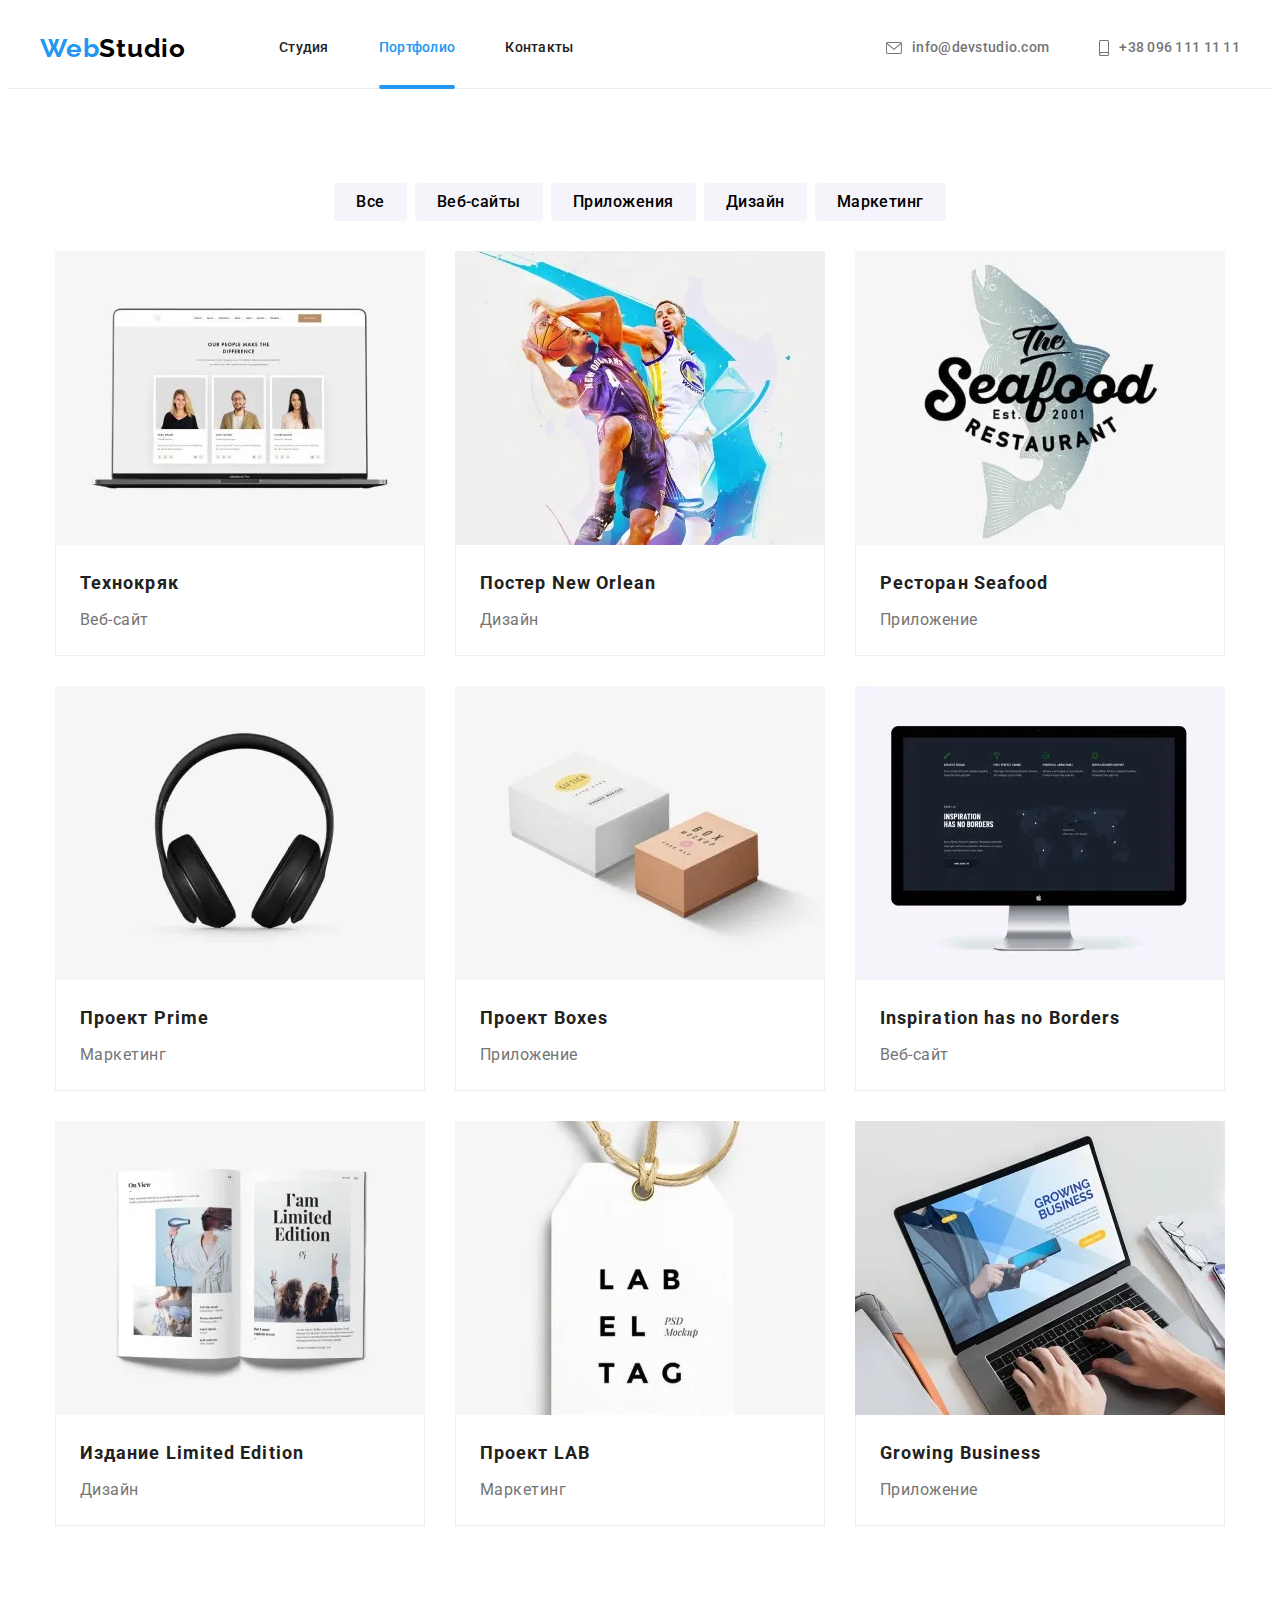
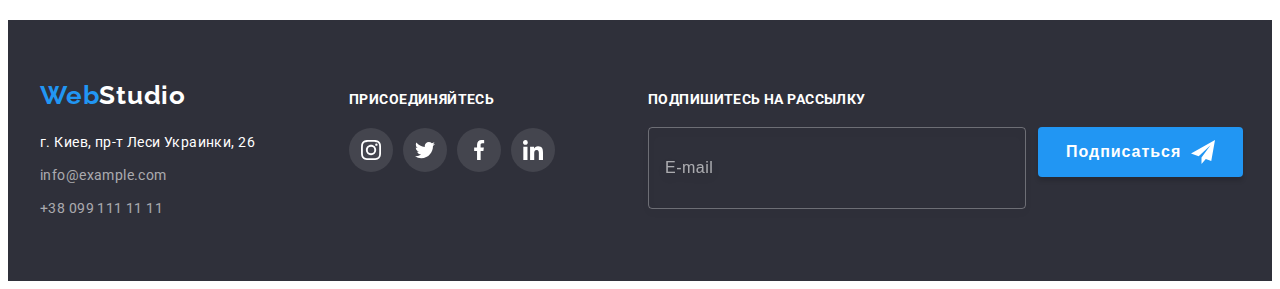
==== commit 284c1b30: "Адаптую футер у портфоліо" ====
--- a/portfolio.html
+++ b/portfolio.html
@@ -799,7 +799,7 @@
     </main>
 
     <!--Footer-->
-    <!-- <footer class="footer">
+    <footer class="footer">
       <div class="container footer__container">
         <div class="footer__right">
           <a class="site-logo site-logo__footer" href="./index.html"
@@ -809,14 +809,10 @@
             <p class="address__text">г. Киев, пр-т Леси Украинки, 26</p>
             <ul class="address__list list">
               <li class="address__item--footer">
-                <a class="address__link" href="mailto:info@example.com"
-                  >info@example.com</a
-                >
-              </li>
-              <li class="address__link--footer">
-                <a class="address__link" href="tel:+380991111111"
-                  >+38 099 111 11 11</a
-                >
+                <a class="address__link" href="mailto:info@example.com">info@example.com</a>
+              </li>
+              <li class="address__item--footer">
+                <a class="address__link" href="tel:+380991111111">+38 099 111 11 11</a>
               </li>
             </ul>
           </address>
@@ -828,60 +824,52 @@
             <li class="join__item link">
               <a
                 class="join__link"
-                href="http://"
+                href="http://www.instagram.com"
                 target="_blank"
                 rel="noopener noreferrer"
                 aria-label="instagram icon"
               >
                 <svg class="join__icon" width="20" height="20">
-                  <use
-                    href="./images/svg-icon/icons/sprite.svg#icon-instagram"
-                  ></use>
+                  <use href="./images/svg-icon/icons/sprite.svg#icon-instagram"></use>
                 </svg>
               </a>
             </li>
             <li class="join__item link">
               <a
                 class="join__link"
-                href="http://"
+                href="http://twitter.com"
                 target="_blank"
                 rel="noopener noreferrer"
                 aria-label="twitter icon"
               >
                 <svg class="join__icon" width="20" height="20">
-                  <use
-                    href="./images/svg-icon/icons/sprite.svg#icon-twitter"
-                  ></use>
+                  <use href="./images/svg-icon/icons/sprite.svg#icon-twitter"></use>
                 </svg>
               </a>
             </li>
             <li class="join__item link">
               <a
                 class="join__link"
-                href="http://"
+                href="http://www.facebook.com"
                 target="_blank"
                 rel="noopener noreferrer"
                 aria-label="facebook icon"
               >
                 <svg class="join__icon" width="20" height="20">
-                  <use
-                    href="./images/svg-icon/icons/sprite.svg#icon-facebook"
-                  ></use>
+                  <use href="./images/svg-icon/icons/sprite.svg#icon-facebook"></use>
                 </svg>
               </a>
             </li>
             <li class="join__item link">
               <a
                 class="join__link"
-                href="http://"
+                href="http://www.linkedin.com"
                 target="_blank"
                 rel="noopener noreferrer"
                 aria-label="linkedinn icon"
               >
                 <svg class="join__icon" width="20" height="20">
-                  <use
-                    href="./images/svg-icon/icons/sprite.svg#icon-linkedin"
-                  ></use>
+                  <use href="./images/svg-icon/icons/sprite.svg#icon-linkedin"></use>
                 </svg>
               </a>
             </li>
@@ -903,16 +891,13 @@
             <button class="contact-form__buttom" type="submit">
               Подписаться
               <svg class="contact-form__icon" width="24" height="24">
-                <use
-                  href=".//images/svg-icon/form-icon/form-sprite.svg#icon-iconsend"
-                ></use>
+                <use href=".//images/svg-icon/form-icon/form-sprite.svg#icon-iconsend"></use>
               </svg>
             </button>
           </form>
         </div>
-        
       </div>
-    </footer> -->
+    </footer>
 
     <script src="./js/menu.js"></script>
   </body>
--- a/css/main.min.css
+++ b/css/main.min.css
@@ -1,2 +1,2 @@
-:root{--main-font: "Roboto", sans-serif;--secondary-font: "Raleway", sans-serif;--accent-color: #2196f3;--duration: 250ms;--timing-function: cubic-bezier(0.4, 0, 0.2, 1);--gallery-list-gap: 30px}.vissual-hidden{position:absolute;white-space:nowrap;width:1px;height:1px;overflow:hidden;border:0;padding:0;margin:-1px;clip:rect(0 0 0 0);-webkit-clip-path:inset(50%);clip-path:inset(50%)}body{background:#ffffff;font-family:var(--main-font);color:#212121}.section{padding-top:60px;padding-bottom:60px}@media screen and (min-width: 1200px){.section{padding-top:94px;padding-bottom:94px}}img{display:block;max-width:100%;height:auto}.list{list-style:none;margin:0;padding:0}.link{text-decoration:none}h1,h2,h3,p{margin:0}ul,ol{margin:0;padding:0}img{display:block;max-width:100%;height:auto}.container{padding-left:15px;padding-right:15px;margin-left:auto;margin-right:auto}@media screen and (min-width: 480px){.container{width:480px}}@media screen and (min-width: 768px){.container{width:768px}}@media screen and (min-width: 1200px){.container{width:1200px}}.buttom-order{font-weight:700;font-size:16px;line-height:1.87;letter-spacing:0.06em;color:#ffffff;background:#2196f3;-webkit-box-shadow:0px 4px 4px rgba(0,0,0,0.15);box-shadow:0px 4px 4px rgba(0,0,0,0.15);border-radius:4px;cursor:pointer;padding:10px 32px;margin-right:auto;margin-left:auto;margin-top:30px;min-width:200px;min-height:50px;max-width:220px;border:none}.buttom-order:hover,.buttom-order:focus{background-color:#188ce8;-webkit-transition:-webkit-transform var(--duration) var(--timing-function);transition:-webkit-transform var(--duration) var(--timing-function);transition:transform var(--duration) var(--timing-function);transition:transform var(--duration) var(--timing-function), -webkit-transform var(--duration) var(--timing-function)}.socials__list{display:-webkit-box;display:-ms-flexbox;display:flex;-webkit-box-pack:center;-ms-flex-pack:center;justify-content:center;-webkit-box-align:center;-ms-flex-align:center;align-items:center}.social__link{width:44px;height:44px;background-color:#ffffff;border-radius:50%;display:-webkit-box;display:-ms-flexbox;display:flex;-webkit-box-align:center;-ms-flex-align:center;align-items:center;-webkit-box-pack:center;-ms-flex-pack:center;justify-content:center;-webkit-transition:background-color var(--duration) var(--timing-function);transition:background-color var(--duration) var(--timing-function)}.social__link:hover,.social__link:focus{background-color:#2196f3;-webkit-transition:background-color var(--duration) var(--timing-function);transition:background-color var(--duration) var(--timing-function)}.social__link:hover .socials__icon,.social__link:focus .socials__icon{fill:#ffffff;-webkit-transition:fill var(--duration) var(--timing-function);transition:fill var(--duration) var(--timing-function)}.socials__item{margin-right:10px}.socials__item:last-child{margin-right:0}.socials__icon{fill:#afb1b8}.site-logo{font-family:var(--secondary-font);font-weight:700;font-size:26px;line-height:1.19;letter-spacing:0.03em;color:#000000;text-decoration:none}.site-logo__web{color:#2196f3}.site-logo__studio{font-weight:700;font-size:26px;line-height:1.19;letter-spacing:0.03em;color:#ffffff}@media screen and (min-width: 768px){.site-logo{margin-right:88px}}@media screen and (min-width: 1200px){.site-logo{margin-right:93px}.site-logo__footer{margin-right:0;margin-bottom:20px;display:block}}.backdrop{position:fixed;background-color:rgba(0,0,0,0.2);width:100%;height:100%;top:0;left:0;-webkit-transition:opacity var(--duration) var(--timing-function),visibility var(--duration) var(--timing-function);transition:opacity var(--duration) var(--timing-function),visibility var(--duration) var(--timing-function);z-index:3}.backdrop.is-hidden{opacity:0;pointer-events:none;visibility:hidden}.modal-wrapper{position:absolute;background-color:#ffffff;width:528px;height:581px;padding:40px;border-radius:4px;-webkit-transform:translate(-50%, -50%);transform:translate(-50%, -50%);-webkit-box-shadow:0px 1px 3px rgba(0,0,0,0.12),0px 1px 1px rgba(0,0,0,0.14),0px 2px 1px rgba(0,0,0,0.2);box-shadow:0px 1px 3px rgba(0,0,0,0.12),0px 1px 1px rgba(0,0,0,0.14),0px 2px 1px rgba(0,0,0,0.2);left:50%;top:50%;-webkit-transform:translate(-50%, -50%) scale(1);transform:translate(-50%, -50%) scale(1);-webkit-transition:-webkit-transform var(--duration) var(--timing-function);transition:-webkit-transform var(--duration) var(--timing-function);transition:transform var(--duration) var(--timing-function);transition:transform var(--duration) var(--timing-function), -webkit-transform var(--duration) var(--timing-function)}.modal-btn{position:absolute;top:8px;right:8px;cursor:pointer;border:1px solid rgba(0,0,0,0.1);border-radius:50%;background:#ffffff;width:30px;height:30px;display:-webkit-box;display:-ms-flexbox;display:flex;-webkit-box-align:center;-ms-flex-align:center;align-items:center;-webkit-box-pack:center;-ms-flex-pack:center;justify-content:center;padding:0}.modal-btn:hover .modal-btn-focus,.modal-btn:focus .modal-btn-focus{fill:#2196f3}.modal-form{text-align:left;margin-top:0em}.form-head{font-weight:700;font-size:20px;line-height:1.15;text-align:center;letter-spacing:0.03em;color:#212121;margin-bottom:12px;display:block}.form-modal-group{display:block;margin-bottom:10px;position:relative}.form-modal-group:hover .form-modal-icon,.form-modal-group:focus .form-modal-icon{cursor:pointer;fill:#2196f3;-webkit-transition:fill var(--duration) var(--timing-function);transition:fill var(--duration) var(--timing-function)}.form-modal-group:focus-within .form-modal-icon{fill:var(--accent-color)}.form-modal-group:hover .form-message,.form-modal-group:focus .form-message{border:1px solid #2196f3;-webkit-transition:border-color var(--duration) var(--timing-function);transition:border-color var(--duration) var(--timing-function)}.form-modal-group:hover .form-message::-webkit-input-placeholder,.form-modal-group:focus .form-message::-webkit-input-placeholder{font-weight:400;font-size:14px;line-height:1.14;letter-spacing:0.01em;color:rgba(117,117,117,0.5);-webkit-transition:var(--duration) var(--timing-function);transition:var(--duration) var(--timing-function)}.form-modal-group:hover .form-message:-ms-input-placeholder,.form-modal-group:focus .form-message:-ms-input-placeholder{font-weight:400;font-size:14px;line-height:1.14;letter-spacing:0.01em;color:rgba(117,117,117,0.5);-webkit-transition:var(--duration) var(--timing-function);transition:var(--duration) var(--timing-function)}.form-modal-group:hover .form-message::-ms-input-placeholder,.form-modal-group:focus .form-message::-ms-input-placeholder{font-weight:400;font-size:14px;line-height:1.14;letter-spacing:0.01em;color:rgba(117,117,117,0.5);-webkit-transition:var(--duration) var(--timing-function);transition:var(--duration) var(--timing-function)}.form-modal-group:hover .form-message::placeholder,.form-modal-group:focus .form-message::placeholder{font-weight:400;font-size:14px;line-height:1.14;letter-spacing:0.01em;color:rgba(117,117,117,0.5);-webkit-transition:var(--duration) var(--timing-function);transition:var(--duration) var(--timing-function)}.form-modal-group:focus .form-modal-icon{color:var(--accent-color)}.form-modal-group-coment{margin-bottom:20px}.form-policy-group{display:block;margin-bottom:30px}.form-modal-icon{position:absolute;bottom:14px;left:10px;fill:#212121;-webkit-transition:fill var(--duration) var(--timing-function);transition:fill var(--duration) var(--timing-function)}.form-modal-label{font-weight:400;font-size:12px;line-height:1.17;letter-spacing:0.01em;color:#757575;display:block;margin-bottom:4px}.form-modal-input{width:100%;padding:11px 11px 11px 36px;cursor:pointer;border:1px solid rgba(33,33,33,0.2);border-radius:4px;outline:transparent}.form-modal-input:hover,.form-modal-input:focus{border:1px solid #2196f3;-webkit-transition:border-color var(--duration) var(--timing-function);transition:border-color var(--duration) var(--timing-function)}.form-modal-input:focus ~ .warning{opacity:1}.form-modal-input:focus+.form-modal-icon{fill:var(--accent-color)}.form-modal-input:focus{border:1px solid #2196f3;fill:var(--accent-color)}.form-modal-input:not(:placeholder-shown) ~ .warning{opacity:0}.form-modal-input:invalid ~ .error{opacity:1}.warning,.error{position:absolute;bottom:-14px;left:10px;width:90%;display:-webkit-box;display:-ms-flexbox;display:flex;-webkit-box-align:center;-ms-flex-align:center;align-items:center;-webkit-box-pack:justify;-ms-flex-pack:justify;justify-content:space-between;font-size:10px;-webkit-transition:var(--duration) var(--timing-function);transition:var(--duration) var(--timing-function)}.warning-icon,.error-icon{display:-webkit-inline-box;display:-ms-inline-flexbox;display:inline-flex;fill:currentColor}.error{color:#e22f37;opacity:0}.warning{color:#ffc039;opacity:0}.form-message{resize:none;width:100%;border-radius:4px;outline:transparent;cursor:pointer;padding:12px 16px;border:1px solid rgba(33,33,33,0.2)}.form-message::-webkit-input-placeholder{font-weight:400;font-size:12px;line-height:1.17;letter-spacing:0.01em;color:rgba(117,117,117,0.5);-webkit-transition:var(--duration) var(--timing-function);transition:var(--duration) var(--timing-function)}.form-message:-ms-input-placeholder{font-weight:400;font-size:12px;line-height:1.17;letter-spacing:0.01em;color:rgba(117,117,117,0.5);-webkit-transition:var(--duration) var(--timing-function);transition:var(--duration) var(--timing-function)}.form-message::-ms-input-placeholder{font-weight:400;font-size:12px;line-height:1.17;letter-spacing:0.01em;color:rgba(117,117,117,0.5);-webkit-transition:var(--duration) var(--timing-function);transition:var(--duration) var(--timing-function)}.form-message::placeholder{font-weight:400;font-size:12px;line-height:1.17;letter-spacing:0.01em;color:rgba(117,117,117,0.5);-webkit-transition:var(--duration) var(--timing-function);transition:var(--duration) var(--timing-function)}.form-message:focus{border:1px solid #2196f3}.form-policy-group{display:-webkit-box;display:-ms-flexbox;display:flex;-webkit-box-align:center;-ms-flex-align:center;align-items:center;-webkit-box-pack:center;-ms-flex-pack:center;justify-content:center}.custom-checkbox{width:16px;height:15px;display:-webkit-box;display:-ms-flexbox;display:flex;-webkit-box-align:center;-ms-flex-align:center;align-items:center;-webkit-box-pack:center;-ms-flex-pack:center;justify-content:center;outline:2px solid #212121;border-radius:1px;margin-right:7px;-webkit-transition:background-color var(--duration) var(--timing-function);transition:background-color var(--duration) var(--timing-function)}.custom-checkbox-icon{opacity:0;fill:#ffffff;-webkit-transition:opacity var(--duration) var(--timing-function);transition:opacity var(--duration) var(--timing-function)}.checkbox:checked+.custom-checkbox{background-color:var(--accent-color)}.checkbox:checked+.custom-checkbox{outline:2px solid #2196f3}.checkbox:hover+.custom-checkbox,.checkbox:focus+.custom-checkbox{outline:2px solid #2196f3}.checkbox:checked+.custom-checkbox .custom-checkbox-icon{opacity:1}.checkbox:hover+.custom-checkbox .custom-checkbox-icon,.checkbox:focus+.custom-checkbox .custom-checkbox-icon{opacity:1}.form-policy-desc{font-weight:400;font-size:14px;line-height:1.71;letter-spacing:0.03em;color:#757575}.form-policy-link{color:#2196f3}.submit-btn{margin-top:0;margin-bottom:40px;display:-webkit-box;display:-ms-flexbox;display:flex;-ms-flex-line-pack:center;align-content:center;-webkit-box-pack:center;-ms-flex-pack:center;justify-content:center}.contact-form{width:570px}.contact-form__group{margin-right:12px}.contact-form__name{font-weight:700;font-size:14px;line-height:16px;letter-spacing:0.03em;text-transform:uppercase;color:#ffffff;margin-bottom:20px}.contact-form__form{display:-webkit-box;display:-ms-flexbox;display:flex;text-align:center}.contact-form__input{background-color:transparent;width:358px;cursor:pointer;border:1px solid rgba(255,255,255,0.3);-webkit-filter:drop-shadow(0px 4px 4px rgba(0,0,0,0.15));filter:drop-shadow(0px 4px 4px rgba(0,0,0,0.15));border-radius:4px;padding-left:16px;padding-top:15px;padding-bottom:15px;outline:none;font-weight:400;font-size:16px;line-height:20px;display:-webkit-box;display:-ms-flexbox;display:flex;-webkit-box-align:center;-ms-flex-align:center;align-items:center;letter-spacing:0.03em;color:#fff}.contact-form__input::-webkit-input-placeholder{font-weight:400;font-size:16px;line-height:20px;display:-webkit-box;display:flex;-webkit-box-align:center;align-items:center;letter-spacing:0.03em;color:rgba(255,255,255,0.6)}.contact-form__input:-ms-input-placeholder{font-weight:400;font-size:16px;line-height:20px;display:-ms-flexbox;display:flex;-ms-flex-align:center;align-items:center;letter-spacing:0.03em;color:rgba(255,255,255,0.6)}.contact-form__input::-ms-input-placeholder{font-weight:400;font-size:16px;line-height:20px;display:-ms-flexbox;display:flex;-ms-flex-align:center;align-items:center;letter-spacing:0.03em;color:rgba(255,255,255,0.6)}.contact-form__input::placeholder{font-weight:400;font-size:16px;line-height:20px;display:-webkit-box;display:-ms-flexbox;display:flex;-webkit-box-align:center;-ms-flex-align:center;align-items:center;letter-spacing:0.03em;color:rgba(255,255,255,0.6)}.contact-form__buttom{font-weight:700;font-size:16px;line-height:1.87;display:-webkit-box;display:-ms-flexbox;display:flex;-webkit-box-align:center;-ms-flex-align:center;align-items:center;text-align:center;letter-spacing:0.06em;border:none;color:#ffffff;background:#2196f3;-webkit-box-shadow:0px 4px 4px rgba(0,0,0,0.15);box-shadow:0px 4px 4px rgba(0,0,0,0.15);border-radius:4px;cursor:pointer;padding:10px 28px;min-height:50px;max-width:220px;min-width:200px}.contact-form__icon{fill:#ffff;right:18px;margin-left:10px}.porfolio-navigation-list{display:-webkit-box;display:-ms-flexbox;display:flex;-webkit-box-align:center;-ms-flex-align:center;align-items:center;-webkit-box-pack:center;-ms-flex-pack:center;justify-content:center;margin-bottom:34px}.portfolio-navigation-item{margin-right:8px}.portfolio-navigation-item:last-child{margin-right:0}.porfolio-navigation-buttom{font-family:var(--main-font);font-weight:500;font-size:16px;line-height:1.63;text-align:center;letter-spacing:0.03em;cursor:pointer;background:#f5f4fa;border-radius:4px;padding:6px 22px;border:none;-webkit-transition:color var(--duration) var(--timing-function),background-color var(--duration) var(--timing-function),-webkit-box-shadow var(--duration) var(--timing-function);transition:color var(--duration) var(--timing-function),background-color var(--duration) var(--timing-function),-webkit-box-shadow var(--duration) var(--timing-function);transition:color var(--duration) var(--timing-function),box-shadow var(--duration) var(--timing-function),background-color var(--duration) var(--timing-function);transition:color var(--duration) var(--timing-function),box-shadow var(--duration) var(--timing-function),background-color var(--duration) var(--timing-function),-webkit-box-shadow var(--duration) var(--timing-function)}.porfolio-navigation-buttom:hover,.porfolio-navigation-buttom:focus{color:#ffffff;background:#2196f3;-webkit-box-shadow:0px 3px 1px rgba(0,0,0,0.1),0px 1px 2px rgba(0,0,0,0.08),0px 2px 2px rgba(0,0,0,0.12);box-shadow:0px 3px 1px rgba(0,0,0,0.1),0px 1px 2px rgba(0,0,0,0.08),0px 2px 2px rgba(0,0,0,0.12);-webkit-transition:color var(--duration) var(--timing-function),background-color var(--duration) var(--timing-function),-webkit-box-shadow var(--duration) var(--timing-function);transition:color var(--duration) var(--timing-function),background-color var(--duration) var(--timing-function),-webkit-box-shadow var(--duration) var(--timing-function);transition:color var(--duration) var(--timing-function),box-shadow var(--duration) var(--timing-function),background-color var(--duration) var(--timing-function);transition:color var(--duration) var(--timing-function),box-shadow var(--duration) var(--timing-function),background-color var(--duration) var(--timing-function),-webkit-box-shadow var(--duration) var(--timing-function)}.header{position:relative;padding-top:10px;padding-bottom:10px;border-bottom-width:1px;border-bottom-style:solid;border-bottom-color:#ececec}.header__container{display:-webkit-box;display:-ms-flexbox;display:flex;-webkit-box-pack:justify;-ms-flex-pack:justify;justify-content:space-between;-webkit-box-align:center;-ms-flex-align:center;align-items:center}@media screen and (max-width: 767px){.site-nav{display:none}.auth-nav{display:none}.mobile-menu-btn{background-color:transparent;border:none;padding:0;line-height:0;cursor:pointer}.mobile-menu-btn:hover .mobile-menu-btn-icon{fill:#2196f3}.mobile-menu-btn:focus-within .mobile-menu-btn-icon{fill:#2196f3}.mobile-menu{position:absolute;top:0;left:0;width:100%;height:100vh;overflow:auto;opacity:0;visibility:hidden;pointer-events:none;background-color:#fff;z-index:100;-webkit-transition:opacity var(--duration) var(--timing-function),visibility var(--duration) var(--timing-function);transition:opacity var(--duration) var(--timing-function),visibility var(--duration) var(--timing-function)}.mobile-menu.is-open{opacity:1;visibility:visible;pointer-events:auto}.mobile-menu__close-btn{position:absolute;top:10px;right:15px;background-color:transparent;border:none;padding:0;line-height:0}.mobile-menu__close-btn:hover .mobile-menu__close-icon,.mobile-menu__close-btn:focus .mobile-menu__close-icon{fill:#2196f3;cursor:pointer}.mobile-menu-container{position:relative;padding-top:48px;padding-bottom:48px;z-index:100}.mobile-menu__list,.mobile-menu__contact-list,.mobile-menu__social-list{padding-left:40px;margin-bottom:48px}.mobile-menu__item{margin-bottom:32px}.mobile-menu__item:last-child{margin-bottom:300px}.mobile-menu__item:hover .mobile-menu__link,.mobile-menu__item:focus .mobile-menu__link{color:#2196f3}.mobile-menu__link{font-weight:500;font-size:40px;line-height:1.18;text-align:center;letter-spacing:0.02em;color:#212121;text-decoration:none}.mobile-menu__contact-item{margin-bottom:32px}.mobile-menu__contact-item:last-child{margin-bottom:64px}.mobile-menu__tel-link{font-weight:500;font-size:34px;line-height:1.18;letter-spacing:0.02em;color:#2196f3;text-decoration:none}.mobile-menu__mail-link{font-weight:500;font-size:24px;line-height:1.17;letter-spacing:0.02em;color:#757575;text-decoration:none}.mobile-menu__social-list{display:-webkit-box;display:-ms-flexbox;display:flex;-ms-flex-wrap:wrap;flex-wrap:wrap}.mobile-menu__social-link{font-weight:500;font-size:18px;line-height:1.22;letter-spacing:0.02em;color:#2196f3;text-decoration:none}.mobile-menu__social-item{padding-right:10px;margin-top:10px}.mobile-menu__social-item:not(:last-child){border-right:1px solid rgba(33,33,33,0.2);margin-right:10px}}@media screen and (min-width: 768px){.mobile-menu,.mobile-menu-btn{display:none}.header{display:-webkit-box;display:-ms-flexbox;display:flex;-webkit-box-align:center;-ms-flex-align:center;align-items:center;padding:0}.navigation-list{padding:0;margin:0}.site-nav{display:-webkit-box;display:-ms-flexbox;display:flex;-webkit-box-align:center;-ms-flex-align:center;align-items:center;-webkit-box-pack:center;-ms-flex-pack:center;justify-content:center}.site-nav__item{margin-right:50px}.site-nav__item:last-child{margin-right:0}.site-nav__link{font-weight:500;font-size:14px;line-height:1.14;letter-spacing:0.02em;text-decoration:none;color:#212121;padding-top:32px;padding-bottom:32px;display:block;position:relative;-webkit-transition:color var(--duration) var(--timing-function);transition:color var(--duration) var(--timing-function)}.site-nav__link:hover,.site-nav__link:focus{color:var(--accent-color);-webkit-transition:color var(--duration) var(--timing-function);transition:color var(--duration) var(--timing-function)}.site-nav__link.current::after{content:'';display:block;width:100%;height:4px;position:absolute;bottom:-1px;left:0;border-radius:2px;background-color:#2196f3}.site-nav__link--studio{color:#2196f3}.site-nav--portfolio{color:#2196f3}.auth-nav{margin-left:auto;display:-webkit-box;display:-ms-flexbox;display:flex;-ms-flex-wrap:wrap;flex-wrap:wrap;margin-left:84px}.auth-nav__link{font-weight:500;font-size:12px;line-height:1.17;letter-spacing:0.02em;color:#757575;text-decoration:none;display:block;display:-webkit-box;display:-ms-flexbox;display:flex;-webkit-box-align:center;-ms-flex-align:center;align-items:center;-webkit-box-pack:center;-ms-flex-pack:center;justify-content:center;-webkit-transition:color var(--duration) var(--timing-function);transition:color var(--duration) var(--timing-function)}.auth-nav__link:hover,.auth-nav__link:focus{color:var(--accent-color);-webkit-transition:color var(--duration) var(--timing-function);transition:color var(--duration) var(--timing-function)}.auth-nav__icon{fill:currentColor;margin-right:10px}.auth-nav__item-mail{margin-bottom:10px}.auth-nav__item-tel{padding:0;margin:0}}@media screen and (max-width: 1199px){.icon-envelope{width:14px;height:10px}.icon-smartphone{width:10px;height:14px}}@media screen and (min-width: 1200px){.auth-nav{margin-left:auto;display:-webkit-box;display:-ms-flexbox;display:flex;-webkit-box-align:center;-ms-flex-align:center;align-items:center;justify-items:center;padding-top:0}.auth-nav__link{font-size:14px;line-height:1.14}.auth-nav__item-mail{margin-right:50px;margin-bottom:0}}.hero{background:#2f303a;padding-top:200px;padding-bottom:200px;text-align:center}.hero-head{font-weight:900;font-size:26px;line-height:1.61;letter-spacing:0.06em;text-transform:uppercase;color:#ffffff;width:360px;margin-left:auto;margin-right:auto}@media screen and (min-width: 1200px){.hero-head{width:696px;font-size:44px;line-height:1.36}}.hero-overlay{height:600px;max-width:1600px;background-repeat:no-repeat;background-position:center;background-size:cover;margin-left:auto;margin-right:auto;background-image:-webkit-gradient(linear, left top, right top, from(rgba(47,48,58,0.4)), to(rgba(47,48,58,0.4))),url("/images/hero-head-mobile.jpg");background-image:linear-gradient(to right, rgba(47,48,58,0.4), rgba(47,48,58,0.4)),url("/images/hero-head-mobile.jpg");background-image:-webkit-gradient(linear, left top, right top, from(rgba(47,48,58,0.4)), to(rgba(47,48,58,0.4))),url("/images/hero-head-mobile.webp") 1x;background-image:linear-gradient(to right, rgba(47,48,58,0.4), rgba(47,48,58,0.4)),url("/images/hero-head-mobile.webp") 1x}@media (min-device-pixel-ratio: 2), (-webkit-min-device-pixel-ratio: 2), (min-resolution: 192dpi), (min-resolution: 2dppx){.hero-overlay{background-image:-webkit-gradient(linear, left top, right top, from(rgba(47,48,58,0.4)), to(rgba(47,48,58,0.4))),url("/images/hero-head@2x-mobile.jpg");background-image:linear-gradient(to right, rgba(47,48,58,0.4), rgba(47,48,58,0.4)),url("/images/hero-head@2x-mobile.jpg");background-image:-webkit-gradient(linear, left top, right top, from(rgba(47,48,58,0.4)), to(rgba(47,48,58,0.4))),url("/images/hero-head@2x-mobile.webp") 2x;background-image:linear-gradient(to right, rgba(47,48,58,0.4), rgba(47,48,58,0.4)),url("/images/hero-head@2x-mobile.webp") 2x}}@media screen and (min-width: 768px){.hero-overlay{background-image:-webkit-gradient(linear, left top, right top, from(rgba(47,48,58,0.4)), to(rgba(47,48,58,0.4))),url("/images/hero-head-tablet.jpg");background-image:linear-gradient(to right, rgba(47,48,58,0.4), rgba(47,48,58,0.4)),url("/images/hero-head-tablet.jpg");background-image:-webkit-gradient(linear, left top, right top, from(rgba(47,48,58,0.4)), to(rgba(47,48,58,0.4))),url("/images/hero-head-tablet.webp") 1x;background-image:linear-gradient(to right, rgba(47,48,58,0.4), rgba(47,48,58,0.4)),url("/images/hero-head-tablet.webp") 1x}}@media screen and (min-width: 768px) and (min-device-pixel-ratio: 2), screen and (min-width: 768px) and (-webkit-min-device-pixel-ratio: 2), screen and (min-width: 768px) and (min-resolution: 192dpi), screen and (min-width: 768px) and (min-resolution: 2dppx){.hero-overlay{background-image:-webkit-gradient(linear, left top, right top, from(rgba(47,48,58,0.4)), to(rgba(47,48,58,0.4))),url("/images/hero-head@2x-tablet.jpg");background-image:linear-gradient(to right, rgba(47,48,58,0.4), rgba(47,48,58,0.4)),url("/images/hero-head@2x-tablet.jpg");background-image:-webkit-gradient(linear, left top, right top, from(rgba(47,48,58,0.4)), to(rgba(47,48,58,0.4))),url("/images/hero-head@2x-tablet.webp") 2x;background-image:linear-gradient(to right, rgba(47,48,58,0.4), rgba(47,48,58,0.4)),url("/images/hero-head@2x-tablet.webp") 2x}}@media screen and (min-width: 1200px){.hero-overlay{background-image:-webkit-gradient(linear, left top, right top, from(rgba(47,48,58,0.4)), to(rgba(47,48,58,0.4))),url("/images/hero-head-deck.jpg");background-image:linear-gradient(to right, rgba(47,48,58,0.4), rgba(47,48,58,0.4)),url("/images/hero-head-deck.jpg");background-image:-webkit-gradient(linear, left top, right top, from(rgba(47,48,58,0.4)), to(rgba(47,48,58,0.4))),url("/images/hero-head-deck.webp") 1x;background-image:linear-gradient(to right, rgba(47,48,58,0.4), rgba(47,48,58,0.4)),url("/images/hero-head-deck.webp") 1x}}@media screen and (min-width: 1200px) and (min-device-pixel-ratio: 2), screen and (min-width: 1200px) and (-webkit-min-device-pixel-ratio: 2), screen and (min-width: 1200px) and (min-resolution: 192dpi), screen and (min-width: 1200px) and (min-resolution: 2dppx){.hero-overlay{background-image:-webkit-gradient(linear, left top, right top, from(rgba(47,48,58,0.4)), to(rgba(47,48,58,0.4))),url("/images/hero-head@2x-deck.jpg");background-image:linear-gradient(to right, rgba(47,48,58,0.4), rgba(47,48,58,0.4)),url("/images/hero-head@2x-deck.jpg");background-image:-webkit-gradient(linear, left top, right top, from(rgba(47,48,58,0.4)), to(rgba(47,48,58,0.4))),url("/images/hero-head@2x-deck.webp") 2x;background-image:linear-gradient(to right, rgba(47,48,58,0.4), rgba(47,48,58,0.4)),url("/images/hero-head@2x-deck.webp") 2x}}.peculiarities-title{font-weight:700;font-size:14px;line-height:1.14;letter-spacing:0.03em;text-transform:uppercase;margin-bottom:10px}.peculiarities-text{font-weight:400;font-size:14px;line-height:1.71;letter-spacing:0.03em;color:#757575}.icon-antenna::before{background-image:url(../images/svg-icon/antenna.svg)}.icon-clock::before{background-image:url(../images/svg-icon/clock.svg)}.icon-diagram::before{background-image:url(../images/svg-icon/diagram.svg)}.icon-astronaut::before{background-image:url(../images/svg-icon/astronaut.svg)}.peculiarties-list-box::before{display:block;content:'';height:120px;margin-bottom:30px;background-repeat:no-repeat;background-position:center;background-color:#f5f4fa}@media screen and (min-width: 480px){.peculiarities-list{display:block}.peculiarities-title{text-align:center}.peculiarties-list-box{margin-bottom:30px}.peculiarties-list-box:last-child{margin-bottom:0}}@media screen and (min-width: 768px) and (max-width: 1199px){.peculiarities-section{padding-bottom:0}.peculiarities-list{display:-webkit-box;display:-ms-flexbox;display:flex;-ms-flex-wrap:wrap;flex-wrap:wrap;-webkit-box-pack:center;-ms-flex-pack:center;justify-content:center}.peculiarties-list-box{-ms-flex-preferred-size:calc((100% - 3 * 30px) / 2);flex-basis:calc((100% - 3 * 30px) / 2);margin-right:30px}.peculiarties-list-box:nth-child(2n+2){margin-right:0}}@media screen and (min-width: 1200px){.peculiarities-section{padding-bottom:0}.peculiarities-list{display:-webkit-box;display:-ms-flexbox;display:flex;-webkit-box-align:center;-ms-flex-align:center;align-items:center}.peculiarties-list-box{margin-right:30px;width:270px}.peculiarties-list-box:last-child{margin-right:0;margin-bottom:30px}}.our-team__head{font-weight:700;font-size:36px;line-height:1.17;text-align:center;letter-spacing:0.03em;margin-bottom:50px}.section-what-we-do{display:-webkit-box;display:-ms-flexbox;display:flex;-webkit-box-align:center;-ms-flex-align:center;align-items:center}.section-what-we-do-list{margin-right:30px;position:relative}.section-what-we-do-list:last-child{margin-right:0}.section-what-we-do-list::after{position:absolute;bottom:0;left:0;content:'';display:block;width:100%;height:70px;background-color:rgba(47,48,58,0.8)}.list-description{font-weight:700;font-size:14px;line-height:1.14;text-align:center;letter-spacing:0.03em;text-transform:uppercase;position:absolute;bottom:27px;left:82px;color:#ffffff;z-index:1}@media screen and (max-width: 1199px){.what-we-do{display:none}}.our-team{background:#f5f4fa}.our-team__full-name{font-weight:500;font-size:16px;line-height:1.19;text-align:center;letter-spacing:0.03em;margin-bottom:10px}.our-team__position{font-weight:400;font-size:16px;line-height:1.19;text-align:center;letter-spacing:0.03em;color:#757575;margin-bottom:16px}.our-team__surnames{-webkit-box-shadow:0px 1px 3px rgba(0,0,0,0.12),0px 1px 1px rgba(0,0,0,0.14),0px 2px 1px rgba(0,0,0,0.2);box-shadow:0px 1px 3px rgba(0,0,0,0.12),0px 1px 1px rgba(0,0,0,0.14),0px 2px 1px rgba(0,0,0,0.2);border-radius:0px 0px 4px 4px;background:#ffffff}@media screen and (min-width: 480px) and (max-width: 767px){.our-team__list{display:block}.our-team__box{padding-top:30px;padding-bottom:24px}.our-team__surnames{width:450px;margin-bottom:30px}.our-team__surnames:last-child{margin-bottom:0}}@media screen and (max-width: 767px){.demianenko,.repina,.tarasov,.ermakov{width:450px;height:460px}}@media screen and (min-width: 768px) and (max-width: 1199px){.our-team__list{display:-webkit-box;display:-ms-flexbox;display:flex;-ms-flex-wrap:wrap;flex-wrap:wrap;-webkit-box-pack:center;-ms-flex-pack:center;justify-content:center}.our-team__box{padding-top:30px;padding-bottom:24px}.our-team__surnames{width:354px;margin-right:30px;margin-bottom:30px}.our-team__surnames:nth-child(2n+2){margin-right:0}.our-team__surnames:nth-child(n+3){margin-bottom:0}.demianenko,.repina,.tarasov,.ermakov{width:354px;height:374px}}@media screen and (min-width: 1200px){.our-team__list{display:-webkit-box;display:-ms-flexbox;display:flex;-webkit-box-align:center;-ms-flex-align:center;align-items:center;-webkit-box-pack:center;-ms-flex-pack:center;justify-content:center}.our-team__box{padding-top:30px;padding-bottom:30px}.our-team__surnames{margin-right:30px}.our-team__surnames:last-child{margin-right:0}.our-team__surnames{width:270px}.demianenko,.repina,.tarasov,.ermakov{width:270px;height:260px}}.regular-customers-head{font-weight:700;font-size:36px;line-height:1.17;text-align:center;letter-spacing:0.03em}.regular-customers-item{-webkit-box-align:center;-ms-flex-align:center;align-items:center;-webkit-box-pack:center;-ms-flex-pack:center;justify-content:center;border:1px solid #afb1b8;border-radius:1px;background-color:#ffffff;-webkit-transition:border-color var(--duration) var(--timing-function),fill var(--duration) var(--timing-function);transition:border-color var(--duration) var(--timing-function),fill var(--duration) var(--timing-function)}.regular-customers-item:hover,.regular-customers-item:focus-within{border:1px solid #2196f3;-webkit-transition:border-color var(--duration) var(--timing-function),fill var(--duration) var(--timing-function);transition:border-color var(--duration) var(--timing-function),fill var(--duration) var(--timing-function)}.regular-customers-item:hover .regular-customers-icon,.regular-customers-item:focus-within .regular-customers-icon{fill:#2196f3;outline:none;-webkit-transition:fill var(--duration) var(--timing-function);transition:fill var(--duration) var(--timing-function)}.regular-customers-icon{fill:#afb1b8;outline:none;-webkit-transition:fill var(--duration) var(--timing-function);transition:fill var(--duration) var(--timing-function)}@media screen and (min-width: 480px){.regular-customers-head{margin-bottom:30px}.regular-customers-list{display:-webkit-box;display:-ms-flexbox;display:flex;-ms-flex-wrap:wrap;flex-wrap:wrap;-webkit-box-pack:center;-ms-flex-pack:center;justify-content:center;-webkit-box-align:center;-ms-flex-align:center;align-items:center}.regular-customers-item{width:210px;padding:16px 52px}.regular-customers-item:nth-child(n+5){margin-bottom:0}}@media screen and (max-width: 767px){.regular-customers-item{-ms-flex-preferred-size:calc((100% - 3 * 30px) / 2);flex-basis:calc((100% - 3 * 30px) / 2);margin-bottom:30px;height:92px}.regular-customers-item:nth-child(2n+2){margin-right:0}}@media screen and (min-width: 768px){.regular-customers-list{display:-webkit-box;display:-ms-flexbox;display:flex;-webkit-box-pack:center;-ms-flex-pack:center;justify-content:center;-webkit-box-align:center;-ms-flex-align:center;align-items:center}.regular-customers-item{width:226px;padding:16px 60px}}@media screen and (max-width: 1199px){.regular-customers-list{gap:30px}}@media screen and (min-width: 1200px){.regular-customers-head{margin-bottom:50px}.regular-customers-item{margin-right:30px;width:170px;padding:16px 32px}.regular-customers-item:last-child{margin-right:0}.regular-customers-link{display:-webkit-box;display:-ms-flexbox;display:flex;-webkit-box-align:center;-ms-flex-align:center;align-items:center;-webkit-box-pack:center;-ms-flex-pack:center;justify-content:center}.regular-customers-list{display:-webkit-box;display:-ms-flexbox;display:flex;-webkit-box-pack:center;-ms-flex-pack:center;justify-content:center;-webkit-box-align:center;-ms-flex-align:center;align-items:center}}.portfolio-list-link{text-decoration:none;-webkit-transition:-webkit-box-shadow var(--duration) var(--timing-function);transition:-webkit-box-shadow var(--duration) var(--timing-function);transition:box-shadow var(--duration) var(--timing-function);transition:box-shadow var(--duration) var(--timing-function), -webkit-box-shadow var(--duration) var(--timing-function)}.portfolio-list-link:hover,.portfolio-list-link:focus{display:block;background:#ffffff;-webkit-box-shadow:0px 1px 1px rgba(0,0,0,0.12),0px 4px 4px rgba(0,0,0,0.06),1px 4px 6px rgba(0,0,0,0.16);box-shadow:0px 1px 1px rgba(0,0,0,0.12),0px 4px 4px rgba(0,0,0,0.06),1px 4px 6px rgba(0,0,0,0.16);-webkit-transition:-webkit-box-shadow var(--duration) var(--timing-function);transition:-webkit-box-shadow var(--duration) var(--timing-function);transition:box-shadow var(--duration) var(--timing-function);transition:box-shadow var(--duration) var(--timing-function), -webkit-box-shadow var(--duration) var(--timing-function)}.portfolio-list-link:hover .portfolio-text,.portfolio-list-link:focus .portfolio-text{-webkit-transform:translateY(0);transform:translateY(0);-webkit-transition:-webkit-transform var(--duration) var(--timing-function);transition:-webkit-transform var(--duration) var(--timing-function);transition:transform var(--duration) var(--timing-function);transition:transform var(--duration) var(--timing-function), -webkit-transform var(--duration) var(--timing-function)}.img-container{position:relative;overflow:hidden}.portfolio-img{display:block;height:auto;max-width:100%}.portfolio-text{position:absolute;top:0;left:0;width:100%;height:100%;color:#ffffff;background-color:rgba(33,150,243,0.9);padding:63px 24px;font-weight:400;font-size:18px;line-height:1.56;letter-spacing:0.03em;-webkit-transform:translateY(101%);transform:translateY(101%);-webkit-transition:-webkit-transform var(--duration) var(--timing-function);transition:-webkit-transform var(--duration) var(--timing-function);transition:transform var(--duration) var(--timing-function);transition:transform var(--duration) var(--timing-function), -webkit-transform var(--duration) var(--timing-function)}.border-size{border-bottom-width:1px;border-bottom-style:solid;border-bottom-color:#eeeeee;border-right-width:1px;border-right-style:solid;border-right-color:#eeeeee;border-left-width:1px;border-left-style:solid;border-left-color:#eeeeee;padding:20px 24px}.project-name{font-weight:700;font-size:18px;line-height:2;letter-spacing:0.06em;color:#212121;text-decoration:none;margin-bottom:4px}.project-class{font-family:var(--main-font);font-style:normal;font-weight:400;font-size:16px;line-height:1.87;letter-spacing:0.03em;color:#757575}@media screen and (min-width: 480px){.portfolio-projects{display:block;-webkit-box-pack:center;-ms-flex-pack:center;justify-content:center;-webkit-box-align:center;-ms-flex-align:center;align-items:center}.portfolio-projects-list{margin-bottom:30px}.porfolio-navigation-list{display:-webkit-box;display:-ms-flexbox;display:flex;-ms-flex-wrap:wrap;flex-wrap:wrap;-webkit-box-pack:start;-ms-flex-pack:start;justify-content:flex-start;margin-bottom:40px}.portfolio-navigation-item{margin-bottom:15px}.tehnocriak,.poster,.seafood,.prime,.boxes,.inspiration,.izdanie,.lab,.growing{width:450px}}@media screen and (min-width: 768px){.porfolio-navigation-list{-webkit-box-pack:center;-ms-flex-pack:center;justify-content:center;-ms-flex-line-pack:center;align-content:center;margin-left:auto;margin-right:auto;margin-bottom:30px}.portfolio-navigation-item{margin-bottom:0}.portfolio-projects{display:-webkit-box;display:-ms-flexbox;display:flex;-ms-flex-wrap:wrap;flex-wrap:wrap;-webkit-box-pack:start;-ms-flex-pack:start;justify-content:flex-start}.tehnocriak,.poster,.seafood,.prime,.boxes,.inspiration,.izdanie,.lab,.growing{width:354px}}@media screen and (min-width: 768px) and (max-width: 1199px){.portfolio-projects-list{margin-right:30px;margin-bottom:30px}.portfolio-projects-list:nth-child(2n+2){margin-right:0}.portfolio-projects-list:nth-child(n+9){margin-bottom:0}}@media screen and (min-width: 1200px){.portfolio-projects{display:-webkit-box;display:-ms-flexbox;display:flex;-ms-flex-wrap:wrap;flex-wrap:wrap;-webkit-box-pack:center;-ms-flex-pack:center;justify-content:center;-webkit-box-align:center;-ms-flex-align:center;align-items:center}.portfolio-projects-list{margin-right:30px;margin-bottom:30px}.portfolio-projects-list:nth-child(3n){margin-right:0}.portfolio-projects-list:nth-child(n+7){margin-bottom:0}.tehnocriak,.poster,.seafood,.prime,.boxes,.inspiration,.izdanie,.lab,.growing{width:370px}}
+:root{--main-font: "Roboto", sans-serif;--secondary-font: "Raleway", sans-serif;--accent-color: #2196f3;--duration: 250ms;--timing-function: cubic-bezier(0.4, 0, 0.2, 1);--gallery-list-gap: 30px}.vissual-hidden{position:absolute;white-space:nowrap;width:1px;height:1px;overflow:hidden;border:0;padding:0;margin:-1px;clip:rect(0 0 0 0);-webkit-clip-path:inset(50%);clip-path:inset(50%)}body{background:#ffffff;font-family:var(--main-font);color:#212121}.section{padding-top:60px;padding-bottom:60px}@media screen and (min-width: 1200px){.section{padding-top:94px;padding-bottom:94px}}.list{list-style:none;margin:0;padding:0}.link{text-decoration:none}h1,h2,h3,p{margin:0}ul,ol{margin:0;padding:0}img{display:block;max-width:100%;height:auto}.container{padding-left:15px;padding-right:15px;margin-left:auto;margin-right:auto}@media screen and (min-width: 480px){.container{width:480px}}@media screen and (min-width: 768px){.container{width:768px}}@media screen and (min-width: 1200px){.container{width:1200px}}.buttom-order{font-weight:700;font-size:16px;line-height:1.87;letter-spacing:0.06em;color:#ffffff;background:#2196f3;-webkit-box-shadow:0px 4px 4px rgba(0,0,0,0.15);box-shadow:0px 4px 4px rgba(0,0,0,0.15);border-radius:4px;cursor:pointer;padding:10px 32px;margin-right:auto;margin-left:auto;margin-top:30px;min-width:200px;min-height:50px;max-width:220px;border:none}.buttom-order:hover,.buttom-order:focus{background-color:#188ce8;-webkit-transition:-webkit-transform var(--duration) var(--timing-function);transition:-webkit-transform var(--duration) var(--timing-function);transition:transform var(--duration) var(--timing-function);transition:transform var(--duration) var(--timing-function), -webkit-transform var(--duration) var(--timing-function)}.socials__list{display:-webkit-box;display:-ms-flexbox;display:flex;-webkit-box-pack:center;-ms-flex-pack:center;justify-content:center;-webkit-box-align:center;-ms-flex-align:center;align-items:center}.social__link{width:44px;height:44px;background-color:#ffffff;border-radius:50%;display:-webkit-box;display:-ms-flexbox;display:flex;-webkit-box-align:center;-ms-flex-align:center;align-items:center;-webkit-box-pack:center;-ms-flex-pack:center;justify-content:center;-webkit-transition:background-color var(--duration) var(--timing-function);transition:background-color var(--duration) var(--timing-function)}.social__link:hover,.social__link:focus{background-color:#2196f3;-webkit-transition:background-color var(--duration) var(--timing-function);transition:background-color var(--duration) var(--timing-function)}.social__link:hover .socials__icon,.social__link:focus .socials__icon{fill:#ffffff;-webkit-transition:fill var(--duration) var(--timing-function);transition:fill var(--duration) var(--timing-function)}.socials__item{margin-right:10px}.socials__item:last-child{margin-right:0}.socials__icon{fill:#afb1b8}.site-logo{font-family:var(--secondary-font);font-weight:700;font-size:26px;line-height:1.19;letter-spacing:0.03em;color:#000000;text-decoration:none}.site-logo__web{color:#2196f3}.site-logo__studio{font-weight:700;font-size:26px;line-height:1.19;letter-spacing:0.03em;color:#ffffff}@media screen and (max-width: 1199px){.site-logo__footer{display:block;margin-bottom:20px;text-align:center}}@media screen and (min-width: 1200px){.site-logo__footer{margin-right:0;margin-bottom:20px;display:block}}@media screen and (min-width: 1200px){.site-logo{margin-right:93px}}.backdrop{position:fixed;background-color:rgba(0,0,0,0.2);width:100%;height:100%;top:0;left:0;-webkit-transition:opacity var(--duration) var(--timing-function),visibility var(--duration) var(--timing-function);transition:opacity var(--duration) var(--timing-function),visibility var(--duration) var(--timing-function);z-index:3}.backdrop.is-hidden{opacity:0;pointer-events:none;visibility:hidden}.modal-wrapper{position:absolute;background-color:#ffffff;width:528px;height:581px;padding:40px;border-radius:4px;-webkit-transform:translate(-50%, -50%);transform:translate(-50%, -50%);-webkit-box-shadow:0px 1px 3px rgba(0,0,0,0.12),0px 1px 1px rgba(0,0,0,0.14),0px 2px 1px rgba(0,0,0,0.2);box-shadow:0px 1px 3px rgba(0,0,0,0.12),0px 1px 1px rgba(0,0,0,0.14),0px 2px 1px rgba(0,0,0,0.2);left:50%;top:50%;-webkit-transform:translate(-50%, -50%) scale(1);transform:translate(-50%, -50%) scale(1);-webkit-transition:-webkit-transform var(--duration) var(--timing-function);transition:-webkit-transform var(--duration) var(--timing-function);transition:transform var(--duration) var(--timing-function);transition:transform var(--duration) var(--timing-function), -webkit-transform var(--duration) var(--timing-function)}@media screen and (max-width: 1199px){.modal-wrapper{width:450px}}@media screen and (min-width: 0) and (max-width: 479px){.modal-wrapper{width:90%}}.modal-btn{position:absolute;top:8px;right:8px;cursor:pointer;border:1px solid rgba(0,0,0,0.1);border-radius:50%;background:#ffffff;width:30px;height:30px;display:-webkit-box;display:-ms-flexbox;display:flex;-webkit-box-align:center;-ms-flex-align:center;align-items:center;-webkit-box-pack:center;-ms-flex-pack:center;justify-content:center;padding:0}.modal-btn:hover .modal-btn-focus,.modal-btn:focus .modal-btn-focus{fill:#2196f3}.modal-form{text-align:left;margin-top:0em}.form-head{font-weight:700;font-size:20px;line-height:1.15;text-align:center;letter-spacing:0.03em;color:#212121;margin-bottom:12px;display:block}.form-modal-group{display:block;margin-bottom:10px;position:relative}.form-modal-group:hover .form-modal-icon,.form-modal-group:focus .form-modal-icon{cursor:pointer;fill:#2196f3;-webkit-transition:fill var(--duration) var(--timing-function);transition:fill var(--duration) var(--timing-function)}.form-modal-group:focus-within .form-modal-icon{fill:var(--accent-color)}.form-modal-group:hover .form-message,.form-modal-group:focus .form-message{border:1px solid #2196f3;-webkit-transition:border-color var(--duration) var(--timing-function);transition:border-color var(--duration) var(--timing-function)}.form-modal-group:hover .form-message::-webkit-input-placeholder,.form-modal-group:focus .form-message::-webkit-input-placeholder{font-weight:400;font-size:14px;line-height:1.14;letter-spacing:0.01em;color:rgba(117,117,117,0.5);-webkit-transition:var(--duration) var(--timing-function);transition:var(--duration) var(--timing-function)}.form-modal-group:hover .form-message:-ms-input-placeholder,.form-modal-group:focus .form-message:-ms-input-placeholder{font-weight:400;font-size:14px;line-height:1.14;letter-spacing:0.01em;color:rgba(117,117,117,0.5);-webkit-transition:var(--duration) var(--timing-function);transition:var(--duration) var(--timing-function)}.form-modal-group:hover .form-message::-ms-input-placeholder,.form-modal-group:focus .form-message::-ms-input-placeholder{font-weight:400;font-size:14px;line-height:1.14;letter-spacing:0.01em;color:rgba(117,117,117,0.5);-webkit-transition:var(--duration) var(--timing-function);transition:var(--duration) var(--timing-function)}.form-modal-group:hover .form-message::placeholder,.form-modal-group:focus .form-message::placeholder{font-weight:400;font-size:14px;line-height:1.14;letter-spacing:0.01em;color:rgba(117,117,117,0.5);-webkit-transition:var(--duration) var(--timing-function);transition:var(--duration) var(--timing-function)}.form-modal-group:focus .form-modal-icon{color:var(--accent-color)}.form-modal-group-coment{margin-bottom:20px}.form-policy-group{display:block;margin-bottom:30px}.form-modal-icon{position:absolute;bottom:14px;left:10px;fill:#212121;-webkit-transition:fill var(--duration) var(--timing-function);transition:fill var(--duration) var(--timing-function)}.form-modal-label{font-weight:400;font-size:12px;line-height:1.17;letter-spacing:0.01em;color:#757575;display:block;margin-bottom:4px}.form-modal-input{width:100%;padding:11px 11px 11px 36px;cursor:pointer;border:1px solid rgba(33,33,33,0.2);border-radius:4px;outline:transparent}.form-modal-input:hover,.form-modal-input:focus{border:1px solid #2196f3;-webkit-transition:border-color var(--duration) var(--timing-function);transition:border-color var(--duration) var(--timing-function)}.form-modal-input:focus ~ .warning{opacity:1}.form-modal-input:focus+.form-modal-icon{fill:var(--accent-color)}.form-modal-input:focus{border:1px solid #2196f3;fill:var(--accent-color)}.form-modal-input:not(:placeholder-shown) ~ .warning{opacity:0}.form-modal-input:invalid ~ .error{opacity:1}.warning,.error{position:absolute;bottom:-14px;left:10px;width:90%;display:-webkit-box;display:-ms-flexbox;display:flex;-webkit-box-align:center;-ms-flex-align:center;align-items:center;-webkit-box-pack:justify;-ms-flex-pack:justify;justify-content:space-between;font-size:10px;-webkit-transition:var(--duration) var(--timing-function);transition:var(--duration) var(--timing-function)}.warning-icon,.error-icon{display:-webkit-inline-box;display:-ms-inline-flexbox;display:inline-flex;fill:currentColor}.error{color:#e22f37;opacity:0}.warning{color:#ffc039;opacity:0}.form-message{resize:none;width:100%;border-radius:4px;outline:transparent;cursor:pointer;padding:12px 16px;border:1px solid rgba(33,33,33,0.2)}.form-message::-webkit-input-placeholder{font-weight:400;font-size:12px;line-height:1.17;letter-spacing:0.01em;color:rgba(117,117,117,0.5);-webkit-transition:var(--duration) var(--timing-function);transition:var(--duration) var(--timing-function)}.form-message:-ms-input-placeholder{font-weight:400;font-size:12px;line-height:1.17;letter-spacing:0.01em;color:rgba(117,117,117,0.5);-webkit-transition:var(--duration) var(--timing-function);transition:var(--duration) var(--timing-function)}.form-message::-ms-input-placeholder{font-weight:400;font-size:12px;line-height:1.17;letter-spacing:0.01em;color:rgba(117,117,117,0.5);-webkit-transition:var(--duration) var(--timing-function);transition:var(--duration) var(--timing-function)}.form-message::placeholder{font-weight:400;font-size:12px;line-height:1.17;letter-spacing:0.01em;color:rgba(117,117,117,0.5);-webkit-transition:var(--duration) var(--timing-function);transition:var(--duration) var(--timing-function)}.form-message:focus{border:1px solid #2196f3}.form-policy-group{display:-webkit-box;display:-ms-flexbox;display:flex;-webkit-box-align:center;-ms-flex-align:center;align-items:center;-webkit-box-pack:center;-ms-flex-pack:center;justify-content:center}.custom-checkbox{width:16px;height:15px;display:-webkit-box;display:-ms-flexbox;display:flex;-webkit-box-align:center;-ms-flex-align:center;align-items:center;-webkit-box-pack:center;-ms-flex-pack:center;justify-content:center;outline:2px solid #212121;border-radius:1px;margin-right:7px;-webkit-transition:background-color var(--duration) var(--timing-function);transition:background-color var(--duration) var(--timing-function)}.custom-checkbox-icon{opacity:0;fill:#ffffff;-webkit-transition:opacity var(--duration) var(--timing-function);transition:opacity var(--duration) var(--timing-function)}.checkbox:checked+.custom-checkbox{background-color:var(--accent-color)}.checkbox:checked+.custom-checkbox{outline:2px solid #2196f3}.checkbox:hover+.custom-checkbox,.checkbox:focus+.custom-checkbox{outline:2px solid #2196f3}.checkbox:checked+.custom-checkbox .custom-checkbox-icon{opacity:1}.checkbox:hover+.custom-checkbox .custom-checkbox-icon,.checkbox:focus+.custom-checkbox .custom-checkbox-icon{opacity:1}.form-policy-desc{font-weight:400;font-size:14px;line-height:1.71;letter-spacing:0.03em;color:#757575}.form-policy-link{color:#2196f3}.submit-btn{margin-top:0;margin-bottom:40px;display:-webkit-box;display:-ms-flexbox;display:flex;-ms-flex-line-pack:center;align-content:center;-webkit-box-pack:center;-ms-flex-pack:center;justify-content:center}.contact-form__group{margin-right:12px}.contact-form__name{font-weight:700;font-size:14px;line-height:16px;letter-spacing:0.03em;text-transform:uppercase;color:#ffffff;margin-bottom:20px}@media screen and (min-width: 768px) and (max-width: 1199px){.contact-form__name{text-align:center}}@media screen and (min-width: 1200px){.contact-form__form{display:-webkit-box;display:-ms-flexbox;display:flex;text-align:center}}.contact-form__input{background-color:transparent;width:450px;height:100%;cursor:pointer;border:1px solid rgba(255,255,255,0.3);-webkit-filter:drop-shadow(0px 4px 4px rgba(0,0,0,0.15));filter:drop-shadow(0px 4px 4px rgba(0,0,0,0.15));border-radius:4px;padding-left:16px;padding-top:15px;padding-bottom:15px;outline:none;font-weight:400;font-size:16px;line-height:20px;display:-webkit-box;display:-ms-flexbox;display:flex;-webkit-box-align:center;-ms-flex-align:center;align-items:center;letter-spacing:0.03em;color:#fff}@media screen and (min-width: 0) and (max-width: 479px){.contact-form__input{width:100%}}@media screen and (min-width: 1200px){.contact-form__input{width:358px}}.contact-form__input::-webkit-input-placeholder{font-weight:400;font-size:16px;line-height:20px;display:-webkit-box;display:flex;-webkit-box-align:center;align-items:center;letter-spacing:0.03em;color:rgba(255,255,255,0.6)}.contact-form__input:-ms-input-placeholder{font-weight:400;font-size:16px;line-height:20px;display:-ms-flexbox;display:flex;-ms-flex-align:center;align-items:center;letter-spacing:0.03em;color:rgba(255,255,255,0.6)}.contact-form__input::-ms-input-placeholder{font-weight:400;font-size:16px;line-height:20px;display:-ms-flexbox;display:flex;-ms-flex-align:center;align-items:center;letter-spacing:0.03em;color:rgba(255,255,255,0.6)}.contact-form__input::placeholder{font-weight:400;font-size:16px;line-height:20px;display:-webkit-box;display:-ms-flexbox;display:flex;-webkit-box-align:center;-ms-flex-align:center;align-items:center;letter-spacing:0.03em;color:rgba(255,255,255,0.6)}.contact-form__buttom{font-weight:700;font-size:16px;line-height:1.87;display:-webkit-box;display:-ms-flexbox;display:flex;-webkit-box-align:center;-ms-flex-align:center;align-items:center;text-align:center;letter-spacing:0.06em;border:none;color:#ffffff;background:#2196f3;-webkit-box-shadow:0px 4px 4px rgba(0,0,0,0.15);box-shadow:0px 4px 4px rgba(0,0,0,0.15);border-radius:4px;cursor:pointer;padding:10px 28px;min-height:50px;max-width:220px;min-width:200px}@media screen and (max-width: 1199px){.contact-form__buttom{margin:0 auto}}.contact-form__icon{fill:#ffff;right:18px;margin-left:10px}.porfolio-navigation-list{display:-webkit-box;display:-ms-flexbox;display:flex;-webkit-box-align:center;-ms-flex-align:center;align-items:center;-webkit-box-pack:center;-ms-flex-pack:center;justify-content:center;margin-bottom:34px}.portfolio-navigation-item{margin-right:8px}.portfolio-navigation-item:last-child{margin-right:0}.porfolio-navigation-buttom{font-family:var(--main-font);font-weight:500;font-size:16px;line-height:1.63;text-align:center;letter-spacing:0.03em;cursor:pointer;background:#f5f4fa;border-radius:4px;padding:6px 22px;border:none;-webkit-transition:color var(--duration) var(--timing-function),background-color var(--duration) var(--timing-function),-webkit-box-shadow var(--duration) var(--timing-function);transition:color var(--duration) var(--timing-function),background-color var(--duration) var(--timing-function),-webkit-box-shadow var(--duration) var(--timing-function);transition:color var(--duration) var(--timing-function),box-shadow var(--duration) var(--timing-function),background-color var(--duration) var(--timing-function);transition:color var(--duration) var(--timing-function),box-shadow var(--duration) var(--timing-function),background-color var(--duration) var(--timing-function),-webkit-box-shadow var(--duration) var(--timing-function)}.porfolio-navigation-buttom:hover,.porfolio-navigation-buttom:focus{color:#ffffff;background:#2196f3;-webkit-box-shadow:0px 3px 1px rgba(0,0,0,0.1),0px 1px 2px rgba(0,0,0,0.08),0px 2px 2px rgba(0,0,0,0.12);box-shadow:0px 3px 1px rgba(0,0,0,0.1),0px 1px 2px rgba(0,0,0,0.08),0px 2px 2px rgba(0,0,0,0.12);-webkit-transition:color var(--duration) var(--timing-function),background-color var(--duration) var(--timing-function),-webkit-box-shadow var(--duration) var(--timing-function);transition:color var(--duration) var(--timing-function),background-color var(--duration) var(--timing-function),-webkit-box-shadow var(--duration) var(--timing-function);transition:color var(--duration) var(--timing-function),box-shadow var(--duration) var(--timing-function),background-color var(--duration) var(--timing-function);transition:color var(--duration) var(--timing-function),box-shadow var(--duration) var(--timing-function),background-color var(--duration) var(--timing-function),-webkit-box-shadow var(--duration) var(--timing-function)}.header{position:relative;padding-top:10px;padding-bottom:10px;border-bottom-width:1px;border-bottom-style:solid;border-bottom-color:#ececec}.header__container{display:-webkit-box;display:-ms-flexbox;display:flex;-webkit-box-pack:justify;-ms-flex-pack:justify;justify-content:space-between;-webkit-box-align:center;-ms-flex-align:center;align-items:center}@media screen and (max-width: 767px){.site-nav{display:none}.auth-nav{display:none}.mobile-menu-btn{background-color:transparent;border:none;padding:0;line-height:0;cursor:pointer}.mobile-menu-btn:hover .mobile-menu-btn-icon{fill:#2196f3}.mobile-menu-btn:focus-within .mobile-menu-btn-icon{fill:#2196f3}.mobile-menu{position:absolute;top:0;left:0;width:100%;height:100vh;overflow:auto;opacity:0;visibility:hidden;pointer-events:none;background-color:#fff;z-index:100;-webkit-transition:opacity var(--duration) var(--timing-function),visibility var(--duration) var(--timing-function);transition:opacity var(--duration) var(--timing-function),visibility var(--duration) var(--timing-function)}.mobile-menu.is-open{opacity:1;visibility:visible;pointer-events:auto}.mobile-menu__close-btn{position:absolute;top:10px;right:15px;background-color:transparent;border:none;padding:0;line-height:0}.mobile-menu__close-btn:hover .mobile-menu__close-icon,.mobile-menu__close-btn:focus .mobile-menu__close-icon{fill:#2196f3;cursor:pointer}.mobile-menu-container{position:relative;padding-top:48px;padding-bottom:48px;z-index:100}.mobile-menu__list,.mobile-menu__contact-list,.mobile-menu__social-list{padding-left:40px;margin-bottom:48px}.mobile-menu__item{margin-bottom:32px}.mobile-menu__item:last-child{margin-bottom:300px}.mobile-menu__item:hover .mobile-menu__link,.mobile-menu__item:focus .mobile-menu__link{color:#2196f3}.mobile-menu__link{font-weight:500;font-size:40px;line-height:1.18;text-align:center;letter-spacing:0.02em;color:#212121;text-decoration:none}.mobile-menu__contact-item{margin-bottom:32px}.mobile-menu__contact-item:last-child{margin-bottom:64px}.mobile-menu__tel-link{font-weight:500;font-size:34px;line-height:1.18;letter-spacing:0.02em;color:#2196f3;text-decoration:none}.mobile-menu__mail-link{font-weight:500;font-size:24px;line-height:1.17;letter-spacing:0.02em;color:#757575;text-decoration:none}.mobile-menu__social-list{display:-webkit-box;display:-ms-flexbox;display:flex;-ms-flex-wrap:wrap;flex-wrap:wrap}.mobile-menu__social-link{font-weight:500;font-size:18px;line-height:1.22;letter-spacing:0.02em;color:#2196f3;text-decoration:none}.mobile-menu__social-item{padding-right:10px;margin-top:10px}.mobile-menu__social-item:not(:last-child){border-right:1px solid rgba(33,33,33,0.2);margin-right:10px}}@media screen and (min-width: 768px){.mobile-menu,.mobile-menu-btn{display:none}.header{display:-webkit-box;display:-ms-flexbox;display:flex;-webkit-box-align:center;-ms-flex-align:center;align-items:center;padding:0}.site-nav{display:-webkit-box;display:-ms-flexbox;display:flex;-webkit-box-align:center;-ms-flex-align:center;align-items:center;-webkit-box-pack:center;-ms-flex-pack:center;justify-content:center}.site-nav__item{margin-right:50px}.site-nav__item:last-child{margin-right:0}.site-nav__link{font-weight:500;font-size:14px;line-height:1.14;letter-spacing:0.02em;text-decoration:none;color:#212121;padding-top:32px;padding-bottom:32px;display:block;position:relative;-webkit-transition:color var(--duration) var(--timing-function);transition:color var(--duration) var(--timing-function)}.site-nav__link:hover,.site-nav__link:focus{color:var(--accent-color);-webkit-transition:color var(--duration) var(--timing-function);transition:color var(--duration) var(--timing-function)}.site-nav__link.current::after{content:'';display:block;width:100%;height:4px;position:absolute;bottom:-1px;left:0;border-radius:2px;background-color:#2196f3}.site-nav__link--studio{color:#2196f3}.site-nav--portfolio{color:#2196f3}.auth-nav{margin-left:auto;display:-webkit-box;display:-ms-flexbox;display:flex;-ms-flex-wrap:wrap;flex-wrap:wrap;margin-left:84px}.auth-nav__link{font-weight:500;font-size:12px;line-height:1.17;letter-spacing:0.02em;color:#757575;text-decoration:none;display:block;display:-webkit-box;display:-ms-flexbox;display:flex;-webkit-box-align:center;-ms-flex-align:center;align-items:center;-webkit-box-pack:center;-ms-flex-pack:center;justify-content:center;-webkit-transition:color var(--duration) var(--timing-function);transition:color var(--duration) var(--timing-function)}.auth-nav__link:hover,.auth-nav__link:focus{color:var(--accent-color);-webkit-transition:color var(--duration) var(--timing-function);transition:color var(--duration) var(--timing-function)}.auth-nav__icon{fill:currentColor;margin-right:10px}.auth-nav__item-mail{margin-bottom:10px}.auth-nav__item-tel{padding:0;margin:0}}@media screen and (max-width: 1199px){.navigation-list{padding:0;margin-left:88px}.icon-envelope{width:14px;height:10px}.icon-smartphone{width:10px;height:14px}}@media screen and (min-width: 1200px){.auth-nav{margin-left:auto;display:-webkit-box;display:-ms-flexbox;display:flex;-webkit-box-align:center;-ms-flex-align:center;align-items:center;justify-items:center;padding-top:0}.auth-nav__link{font-size:14px;line-height:1.14}.auth-nav__item-mail{margin-right:50px;margin-bottom:0}}.hero{background:#2f303a;padding-top:200px;padding-bottom:200px;text-align:center}.hero-head{font-weight:900;font-size:26px;line-height:1.61;letter-spacing:0.06em;text-transform:uppercase;color:#ffffff;width:360px;margin-left:auto;margin-right:auto}@media screen and (min-width: 0) and (max-width: 479px){.hero-head{margin-right:auto;margin-left:auto;width:100%}}@media screen and (min-width: 1200px){.hero-head{width:696px;font-size:44px;line-height:1.36}}.hero-overlay{height:600px;max-width:1600px;background-repeat:no-repeat;background-position:center;background-size:cover;margin-left:auto;margin-right:auto;background-image:-webkit-gradient(linear, left top, right top, from(rgba(47,48,58,0.4)), to(rgba(47,48,58,0.4))),url("../images/hero-head-mobile.jpg");background-image:linear-gradient(to right, rgba(47,48,58,0.4), rgba(47,48,58,0.4)),url("../images/hero-head-mobile.jpg");background-image:-webkit-gradient(linear, left top, right top, from(rgba(47,48,58,0.4)), to(rgba(47,48,58,0.4))),-webkit-image-set(url("../images/hero-head-mobile.webp") 1x);background-image:linear-gradient(to right, rgba(47,48,58,0.4), rgba(47,48,58,0.4)),-webkit-image-set(url("../images/hero-head-mobile.webp") 1x)}@media (min-device-pixel-ratio: 2), (-webkit-min-device-pixel-ratio: 2), (min-resolution: 192dpi), (min-resolution: 2dppx){.hero-overlay{background-image:-webkit-gradient(linear, left top, right top, from(rgba(47,48,58,0.4)), to(rgba(47,48,58,0.4))),url("../images/hero-head2x-mobile.jpg");background-image:linear-gradient(to right, rgba(47,48,58,0.4), rgba(47,48,58,0.4)),url("../images/hero-head2x-mobile.jpg");background-image:-webkit-gradient(linear, left top, right top, from(rgba(47,48,58,0.4)), to(rgba(47,48,58,0.4))),-webkit-image-set(url("../images/hero-head@2x-mobile.webp") 2x);background-image:linear-gradient(to right, rgba(47,48,58,0.4), rgba(47,48,58,0.4)),-webkit-image-set(url("../images/hero-head@2x-mobile.webp") 2x)}}@media screen and (min-width: 768px){.hero-overlay{background-image:-webkit-gradient(linear, left top, right top, from(rgba(47,48,58,0.4)), to(rgba(47,48,58,0.4))),url("../images/hero-head-tablet.jpg");background-image:linear-gradient(to right, rgba(47,48,58,0.4), rgba(47,48,58,0.4)),url("../images/hero-head-tablet.jpg");background-image:-webkit-gradient(linear, left top, right top, from(rgba(47,48,58,0.4)), to(rgba(47,48,58,0.4))),-webkit-image-set(url("../images/hero-head-tablet.webp") 1x);background-image:linear-gradient(to right, rgba(47,48,58,0.4), rgba(47,48,58,0.4)),-webkit-image-set(url("../images/hero-head-tablet.webp") 1x)}}@media screen and (min-width: 768px) and (min-device-pixel-ratio: 2), screen and (min-width: 768px) and (-webkit-min-device-pixel-ratio: 2), screen and (min-width: 768px) and (min-resolution: 192dpi), screen and (min-width: 768px) and (min-resolution: 2dppx){.hero-overlay{background-image:-webkit-gradient(linear, left top, right top, from(rgba(47,48,58,0.4)), to(rgba(47,48,58,0.4))),url("../images/hero-head2x-tablet.jpg");background-image:linear-gradient(to right, rgba(47,48,58,0.4), rgba(47,48,58,0.4)),url("../images/hero-head2x-tablet.jpg");background-image:-webkit-gradient(linear, left top, right top, from(rgba(47,48,58,0.4)), to(rgba(47,48,58,0.4))),-webkit-image-set(url("../images/hero-head@2x-tablet.webp") 2x);background-image:linear-gradient(to right, rgba(47,48,58,0.4), rgba(47,48,58,0.4)),-webkit-image-set(url("../images/hero-head@2x-tablet.webp") 2x)}}@media screen and (min-width: 1200px){.hero-overlay{background-image:-webkit-gradient(linear, left top, right top, from(rgba(47,48,58,0.4)), to(rgba(47,48,58,0.4))),url("../images/hero-head-deck.jpg");background-image:linear-gradient(to right, rgba(47,48,58,0.4), rgba(47,48,58,0.4)),url("../images/hero-head-deck.jpg");background-image:-webkit-gradient(linear, left top, right top, from(rgba(47,48,58,0.4)), to(rgba(47,48,58,0.4))),-webkit-image-set(url("../images/hero-head-deck.webp") 1x);background-image:linear-gradient(to right, rgba(47,48,58,0.4), rgba(47,48,58,0.4)),-webkit-image-set(url("../images/hero-head-deck.webp") 1x)}}@media screen and (min-width: 1200px) and (min-device-pixel-ratio: 2), screen and (min-width: 1200px) and (-webkit-min-device-pixel-ratio: 2), screen and (min-width: 1200px) and (min-resolution: 192dpi), screen and (min-width: 1200px) and (min-resolution: 2dppx){.hero-overlay{background-image:-webkit-gradient(linear, left top, right top, from(rgba(47,48,58,0.4)), to(rgba(47,48,58,0.4))),url("../images/hero-head2x-deck.jpg");background-image:linear-gradient(to right, rgba(47,48,58,0.4), rgba(47,48,58,0.4)),url("../images/hero-head2x-deck.jpg");background-image:-webkit-gradient(linear, left top, right top, from(rgba(47,48,58,0.4)), to(rgba(47,48,58,0.4))),-webkit-image-set(url("../images/hero-head@2x-deck.webp") 2x);background-image:linear-gradient(to right, rgba(47,48,58,0.4), rgba(47,48,58,0.4)),-webkit-image-set(url("../images/hero-head@2x-deck.webp") 2x)}}.peculiarities-title{font-weight:700;font-size:14px;line-height:1.14;letter-spacing:0.03em;text-transform:uppercase;margin-bottom:10px}.peculiarities-text{font-weight:400;font-size:14px;line-height:1.71;letter-spacing:0.03em;color:#757575}.icon-antenna::before{background-image:url(../images/svg-icon/antenna.svg)}.icon-clock::before{background-image:url(../images/svg-icon/clock.svg)}.icon-diagram::before{background-image:url(../images/svg-icon/diagram.svg)}.icon-astronaut::before{background-image:url(../images/svg-icon/astronaut.svg)}.peculiarties-list-box::before{display:block;content:'';height:120px;margin-bottom:30px;background-repeat:no-repeat;background-position:center;background-color:#f5f4fa}@media screen and (min-width: 480px){.peculiarities-list{display:block}.peculiarities-title{text-align:center}.peculiarties-list-box{margin-bottom:30px}.peculiarties-list-box:last-child{margin-bottom:0}}@media screen and (min-width: 768px) and (max-width: 1199px){.peculiarities-section{padding-bottom:0}.peculiarities-list{display:-webkit-box;display:-ms-flexbox;display:flex;-ms-flex-wrap:wrap;flex-wrap:wrap;-webkit-box-pack:center;-ms-flex-pack:center;justify-content:center}.peculiarties-list-box{-ms-flex-preferred-size:calc((100% - 3 * 30px) / 2);flex-basis:calc((100% - 3 * 30px) / 2);margin-right:30px}.peculiarties-list-box:nth-child(2n+2){margin-right:0}}@media screen and (min-width: 1200px){.peculiarities-section{padding-bottom:0}.peculiarities-list{display:-webkit-box;display:-ms-flexbox;display:flex;-webkit-box-align:center;-ms-flex-align:center;align-items:center}.peculiarties-list-box{margin-right:30px;width:270px}.peculiarties-list-box:last-child{margin-right:0;margin-bottom:30px}}.our-team__head{font-weight:700;font-size:36px;line-height:1.17;text-align:center;letter-spacing:0.03em;margin-bottom:50px}.section-what-we-do{display:-webkit-box;display:-ms-flexbox;display:flex;-webkit-box-align:center;-ms-flex-align:center;align-items:center}.section-what-we-do-list{margin-right:30px;position:relative}.section-what-we-do-list:last-child{margin-right:0}.section-what-we-do-list::after{position:absolute;bottom:0;left:0;content:'';display:block;width:100%;height:70px;background-color:rgba(47,48,58,0.8)}.list-description{font-weight:700;font-size:14px;line-height:1.14;text-align:center;letter-spacing:0.03em;text-transform:uppercase;position:absolute;bottom:27px;left:82px;color:#ffffff;z-index:1}@media screen and (max-width: 1199px){.what-we-do{display:none}}.our-team{background:#f5f4fa}.our-team__full-name{font-weight:500;font-size:16px;line-height:1.19;text-align:center;letter-spacing:0.03em;margin-bottom:10px}.our-team__position{font-weight:400;font-size:16px;line-height:1.19;text-align:center;letter-spacing:0.03em;color:#757575;margin-bottom:16px}.our-team__surnames{-webkit-box-shadow:0px 1px 3px rgba(0,0,0,0.12),0px 1px 1px rgba(0,0,0,0.14),0px 2px 1px rgba(0,0,0,0.2);box-shadow:0px 1px 3px rgba(0,0,0,0.12),0px 1px 1px rgba(0,0,0,0.14),0px 2px 1px rgba(0,0,0,0.2);border-radius:0px 0px 4px 4px;background:#ffffff}@media screen and (max-width: 767px){.our-team__list{display:block}.demianenko,.repina,.tarasov,.ermakov{width:100%;height:100%}.our-team__surnames{margin-bottom:30px}.our-team__surnames:last-child{margin-bottom:0}.our-team__box{padding-top:30px;padding-bottom:24px}}@media screen and (min-width: 768px) and (max-width: 1199px){.our-team__list{display:-webkit-box;display:-ms-flexbox;display:flex;-ms-flex-wrap:wrap;flex-wrap:wrap;-webkit-box-pack:center;-ms-flex-pack:center;justify-content:center}.our-team__box{padding-top:30px;padding-bottom:24px}.our-team__surnames{width:354px;margin-right:30px;margin-bottom:30px}.our-team__surnames:nth-child(2n+2){margin-right:0}.our-team__surnames:nth-child(n+3){margin-bottom:0}.demianenko,.repina,.tarasov,.ermakov{width:354px;height:374px}}@media screen and (min-width: 1200px){.our-team__list{display:-webkit-box;display:-ms-flexbox;display:flex;-webkit-box-align:center;-ms-flex-align:center;align-items:center;-webkit-box-pack:center;-ms-flex-pack:center;justify-content:center}.our-team__box{padding-top:30px;padding-bottom:30px}.our-team__surnames{margin-right:30px}.our-team__surnames:last-child{margin-right:0}.our-team__surnames{width:270px}.demianenko,.repina,.tarasov,.ermakov{width:270px;height:260px}}.regular-customers-head{font-weight:700;font-size:36px;line-height:1.17;text-align:center;letter-spacing:0.03em}.regular-customers-item{-webkit-box-align:center;-ms-flex-align:center;align-items:center;-webkit-box-pack:center;-ms-flex-pack:center;justify-content:center;border:1px solid #afb1b8;border-radius:1px;background-color:#ffffff;-webkit-transition:border-color var(--duration) var(--timing-function),fill var(--duration) var(--timing-function);transition:border-color var(--duration) var(--timing-function),fill var(--duration) var(--timing-function)}.regular-customers-item:hover,.regular-customers-item:focus-within{border:1px solid #2196f3;-webkit-transition:border-color var(--duration) var(--timing-function),fill var(--duration) var(--timing-function);transition:border-color var(--duration) var(--timing-function),fill var(--duration) var(--timing-function)}.regular-customers-item:hover .regular-customers-icon,.regular-customers-item:focus-within .regular-customers-icon{fill:#2196f3;outline:none;-webkit-transition:fill var(--duration) var(--timing-function);transition:fill var(--duration) var(--timing-function)}.regular-customers-icon{fill:#afb1b8;outline:none;-webkit-transition:fill var(--duration) var(--timing-function);transition:fill var(--duration) var(--timing-function)}@media screen and (min-width: 0) and (max-width: 479px){.regular-customers-list{display:-ms-grid;display:grid;-ms-grid-columns:1fr 1fr;grid-template-columns:1fr 1fr;grid-gap:15px;-webkit-box-pack:center;-ms-flex-pack:center;justify-content:center}.regular-customers-head{margin-bottom:30px}.regular-customers-item{width:100%;padding:16px 20px}.regular-customers-item:nth-child(n+5){margin-bottom:0}}@media screen and (min-width: 480px){.regular-customers-head{margin-bottom:30px}.regular-customers-list{display:-webkit-box;display:-ms-flexbox;display:flex;-ms-flex-wrap:wrap;flex-wrap:wrap;-webkit-box-pack:center;-ms-flex-pack:center;justify-content:center;-webkit-box-align:center;-ms-flex-align:center;align-items:center}.regular-customers-item{width:210px;padding:16px 52px}.regular-customers-item:nth-child(n+5){margin-bottom:0}}@media screen and (max-width: 767px){.regular-customers-item{-ms-flex-preferred-size:calc((100% - 3 * 30px) / 2);flex-basis:calc((100% - 3 * 30px) / 2);height:92px}.regular-customers-item:nth-child(2n+2){margin-right:0}}@media screen and (min-width: 768px){.regular-customers-list{display:-webkit-box;display:-ms-flexbox;display:flex;-webkit-box-pack:center;-ms-flex-pack:center;justify-content:center;-webkit-box-align:center;-ms-flex-align:center;align-items:center}.regular-customers-item{width:226px;padding:16px 60px}}@media screen and (min-width: 480px) and (max-width: 1199px){.regular-customers-list{gap:30px}}@media screen and (min-width: 1200px){.regular-customers-head{margin-bottom:50px}.regular-customers-item{margin-right:30px;width:170px;padding:16px 32px}.regular-customers-item:last-child{margin-right:0}.regular-customers-link{display:-webkit-box;display:-ms-flexbox;display:flex;-webkit-box-align:center;-ms-flex-align:center;align-items:center;-webkit-box-pack:center;-ms-flex-pack:center;justify-content:center}.regular-customers-list{display:-webkit-box;display:-ms-flexbox;display:flex;-webkit-box-pack:center;-ms-flex-pack:center;justify-content:center;-webkit-box-align:center;-ms-flex-align:center;align-items:center}}.footer{padding-top:60px;padding-bottom:60px;background:#2f303a}.address__text{font-weight:400;font-style:normal;font-size:14px;line-height:1.71;letter-spacing:0.03em;color:#ffffff;margin-bottom:9px}.address__link{font-weight:400;font-style:normal;font-size:14px;line-height:1.71;letter-spacing:0.03em;color:rgba(255,255,255,0.6);text-decoration:none}.address__item--footer:not(:last-child){margin-bottom:9px}.join__head{font-weight:700;font-size:14px;line-height:1.14;letter-spacing:0.03em;text-transform:uppercase;color:#ffffff;margin-bottom:20px}.join__list{display:-webkit-box;display:-ms-flexbox;display:flex;-webkit-box-align:center;-ms-flex-align:center;align-items:center}.join__link{width:44px;height:44px;background:rgba(255,255,255,0.1);border-radius:50%;display:-webkit-box;display:-ms-flexbox;display:flex;-webkit-box-align:center;-ms-flex-align:center;align-items:center;-webkit-box-pack:center;-ms-flex-pack:center;justify-content:center;-webkit-transition:background-color var(--duration) var(--timing-function);transition:background-color var(--duration) var(--timing-function)}.join__link:hover,.join__link:focus{background-color:#2196f3;-webkit-transition:background-color var(--duration) var(--timing-function);transition:background-color var(--duration) var(--timing-function)}.join__link:hover .socials__icon,.join__link:focus .socials__icon{fill:#ffffff;-webkit-transition:fill var(--duration) var(--timing-function);transition:fill var(--duration) var(--timing-function)}.join__item{margin-right:10px}.join__item:last-child{margin-right:0}.join__icon{fill:#ffffff}@media screen and (max-width: 767px){.footer__container{-webkit-box-pack:center;-ms-flex-pack:center;justify-content:center;text-align:center}.footer__right{margin-bottom:60px}.join__list{-webkit-box-pack:center;-ms-flex-pack:center;justify-content:center}.footer__left{margin-left:auto;margin-right:auto;margin-bottom:60px}}@media screen and (min-width: 768px) and (max-width: 1199px){.footer__container{display:-webkit-box;display:-ms-flexbox;display:flex;-webkit-box-pack:center;-ms-flex-pack:center;justify-content:center;-ms-flex-wrap:wrap;flex-wrap:wrap;-webkit-box-align:baseline;-ms-flex-align:baseline;align-items:baseline}.footer__right{margin-bottom:60px;margin-right:165px;text-align:center}.footer__left{text-align:center}}@media screen and (min-width: 1200px){.footer__container{display:-webkit-box;display:-ms-flexbox;display:flex;-webkit-box-align:baseline;-ms-flex-align:baseline;align-items:baseline}.footer__right{margin-right:70px}.footer__left{margin-right:93px}}.portfolio-list-link{text-decoration:none;-webkit-transition:-webkit-box-shadow var(--duration) var(--timing-function);transition:-webkit-box-shadow var(--duration) var(--timing-function);transition:box-shadow var(--duration) var(--timing-function);transition:box-shadow var(--duration) var(--timing-function), -webkit-box-shadow var(--duration) var(--timing-function)}.portfolio-list-link:hover,.portfolio-list-link:focus{display:block;background:#ffffff;-webkit-box-shadow:0px 1px 1px rgba(0,0,0,0.12),0px 4px 4px rgba(0,0,0,0.06),1px 4px 6px rgba(0,0,0,0.16);box-shadow:0px 1px 1px rgba(0,0,0,0.12),0px 4px 4px rgba(0,0,0,0.06),1px 4px 6px rgba(0,0,0,0.16);-webkit-transition:-webkit-box-shadow var(--duration) var(--timing-function);transition:-webkit-box-shadow var(--duration) var(--timing-function);transition:box-shadow var(--duration) var(--timing-function);transition:box-shadow var(--duration) var(--timing-function), -webkit-box-shadow var(--duration) var(--timing-function)}.portfolio-list-link:hover .portfolio-text,.portfolio-list-link:focus .portfolio-text{-webkit-transform:translateY(0);transform:translateY(0);-webkit-transition:-webkit-transform var(--duration) var(--timing-function);transition:-webkit-transform var(--duration) var(--timing-function);transition:transform var(--duration) var(--timing-function);transition:transform var(--duration) var(--timing-function), -webkit-transform var(--duration) var(--timing-function)}.img-container{position:relative;overflow:hidden}.portfolio-img{display:block;height:auto;max-width:100%}.portfolio-text{position:absolute;top:0;left:0;width:100%;height:100%;color:#ffffff;background-color:rgba(33,150,243,0.9);padding:63px 24px;font-weight:400;font-size:18px;line-height:1.56;letter-spacing:0.03em;-webkit-transform:translateY(101%);transform:translateY(101%);-webkit-transition:-webkit-transform var(--duration) var(--timing-function);transition:-webkit-transform var(--duration) var(--timing-function);transition:transform var(--duration) var(--timing-function);transition:transform var(--duration) var(--timing-function), -webkit-transform var(--duration) var(--timing-function)}.border-size{border-bottom-width:1px;border-bottom-style:solid;border-bottom-color:#eeeeee;border-right-width:1px;border-right-style:solid;border-right-color:#eeeeee;border-left-width:1px;border-left-style:solid;border-left-color:#eeeeee;padding:20px 24px}.project-name{font-weight:700;font-size:18px;line-height:2;letter-spacing:0.06em;color:#212121;text-decoration:none;margin-bottom:4px}.project-class{font-family:var(--main-font);font-style:normal;font-weight:400;font-size:16px;line-height:1.87;letter-spacing:0.03em;color:#757575}@media screen and (min-width: 480px){.portfolio-projects{display:block;-webkit-box-pack:center;-ms-flex-pack:center;justify-content:center;-webkit-box-align:center;-ms-flex-align:center;align-items:center}.tehnocriak,.poster,.seafood,.prime,.boxes,.inspiration,.izdanie,.lab,.growing{width:450px}}@media screen and (max-width: 767px){.porfolio-navigation-list{display:-webkit-box;display:-ms-flexbox;display:flex;-ms-flex-wrap:wrap;flex-wrap:wrap;-webkit-box-pack:start;-ms-flex-pack:start;justify-content:flex-start;margin-bottom:40px}.portfolio-projects-list{margin-bottom:30px}.portfolio-navigation-item{margin-bottom:15px}}@media screen and (min-width: 768px){.porfolio-navigation-list{-webkit-box-pack:center;-ms-flex-pack:center;justify-content:center;-ms-flex-line-pack:center;align-content:center;margin-left:auto;margin-right:auto;margin-bottom:30px}.portfolio-navigation-item{margin-bottom:0}.portfolio-projects{display:-webkit-box;display:-ms-flexbox;display:flex;-ms-flex-wrap:wrap;flex-wrap:wrap;-webkit-box-pack:start;-ms-flex-pack:start;justify-content:flex-start}.tehnocriak,.poster,.seafood,.prime,.boxes,.inspiration,.izdanie,.lab,.growing{width:354px}}@media screen and (min-width: 768px) and (max-width: 1199px){.portfolio-projects-list{margin-right:30px;margin-bottom:30px}.portfolio-projects-list:nth-child(2n+2){margin-right:0}.portfolio-projects-list:nth-child(n+9){margin-bottom:0}}@media screen and (min-width: 1200px){.portfolio-projects{display:-webkit-box;display:-ms-flexbox;display:flex;-ms-flex-wrap:wrap;flex-wrap:wrap;-webkit-box-pack:center;-ms-flex-pack:center;justify-content:center;-webkit-box-align:center;-ms-flex-align:center;align-items:center}.portfolio-projects-list{margin-right:30px;margin-bottom:30px}.portfolio-projects-list:nth-child(3n){margin-right:0}.portfolio-projects-list:nth-child(n+7){margin-bottom:0}.tehnocriak,.poster,.seafood,.prime,.boxes,.inspiration,.izdanie,.lab,.growing{width:370px}}
 /*# sourceMappingURL=main.min.css.map */